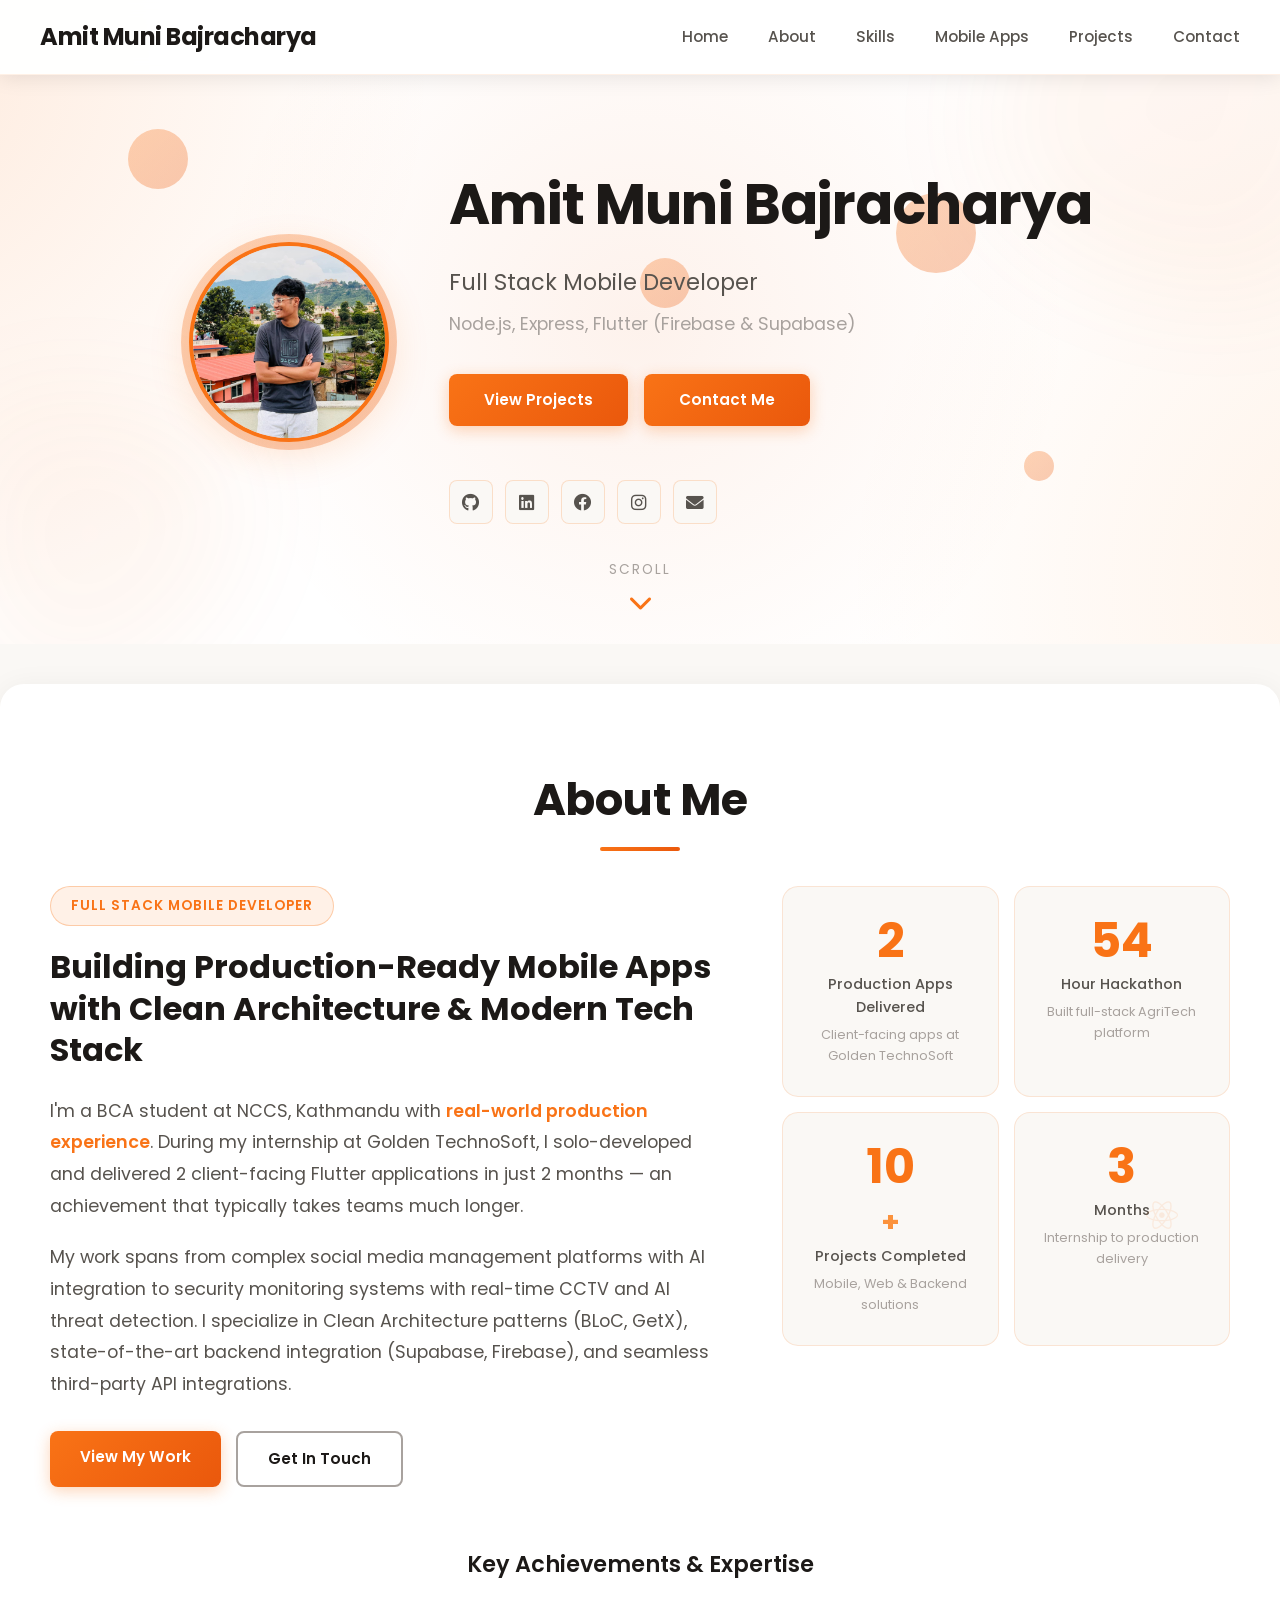
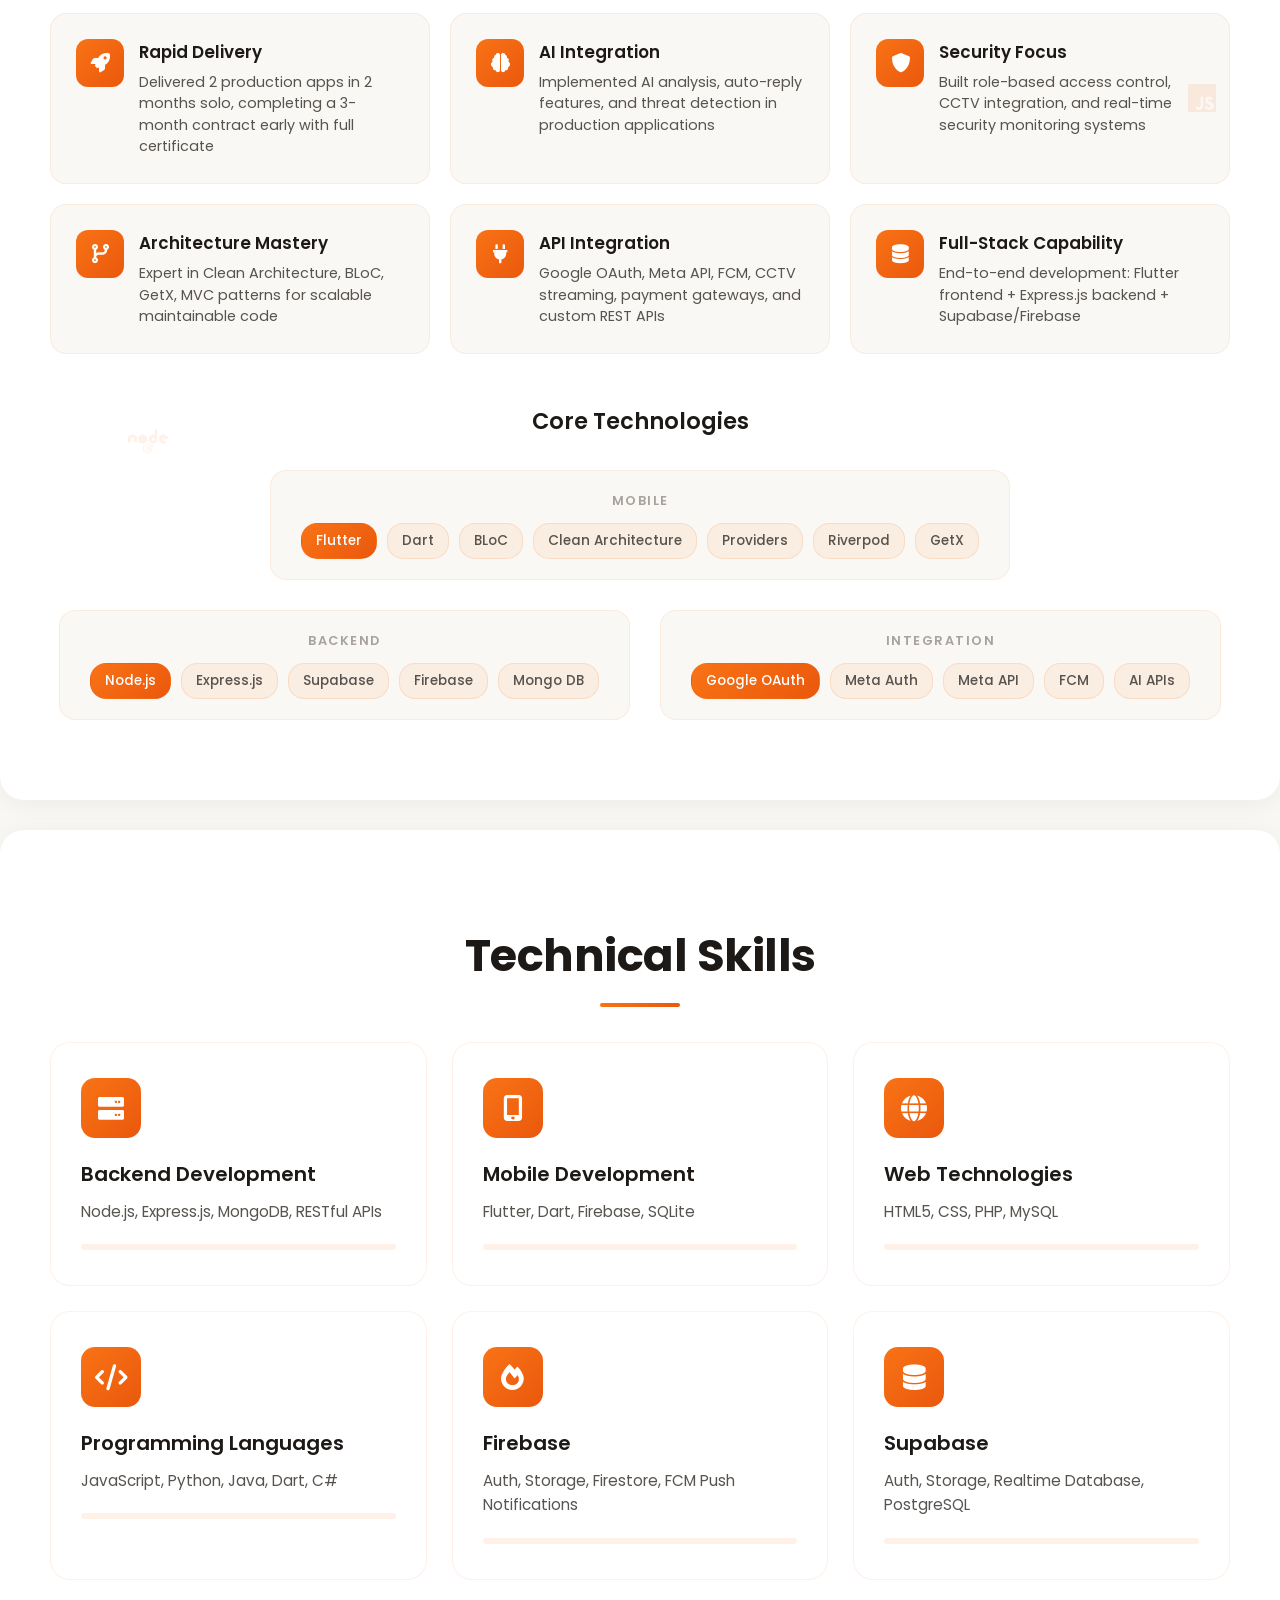
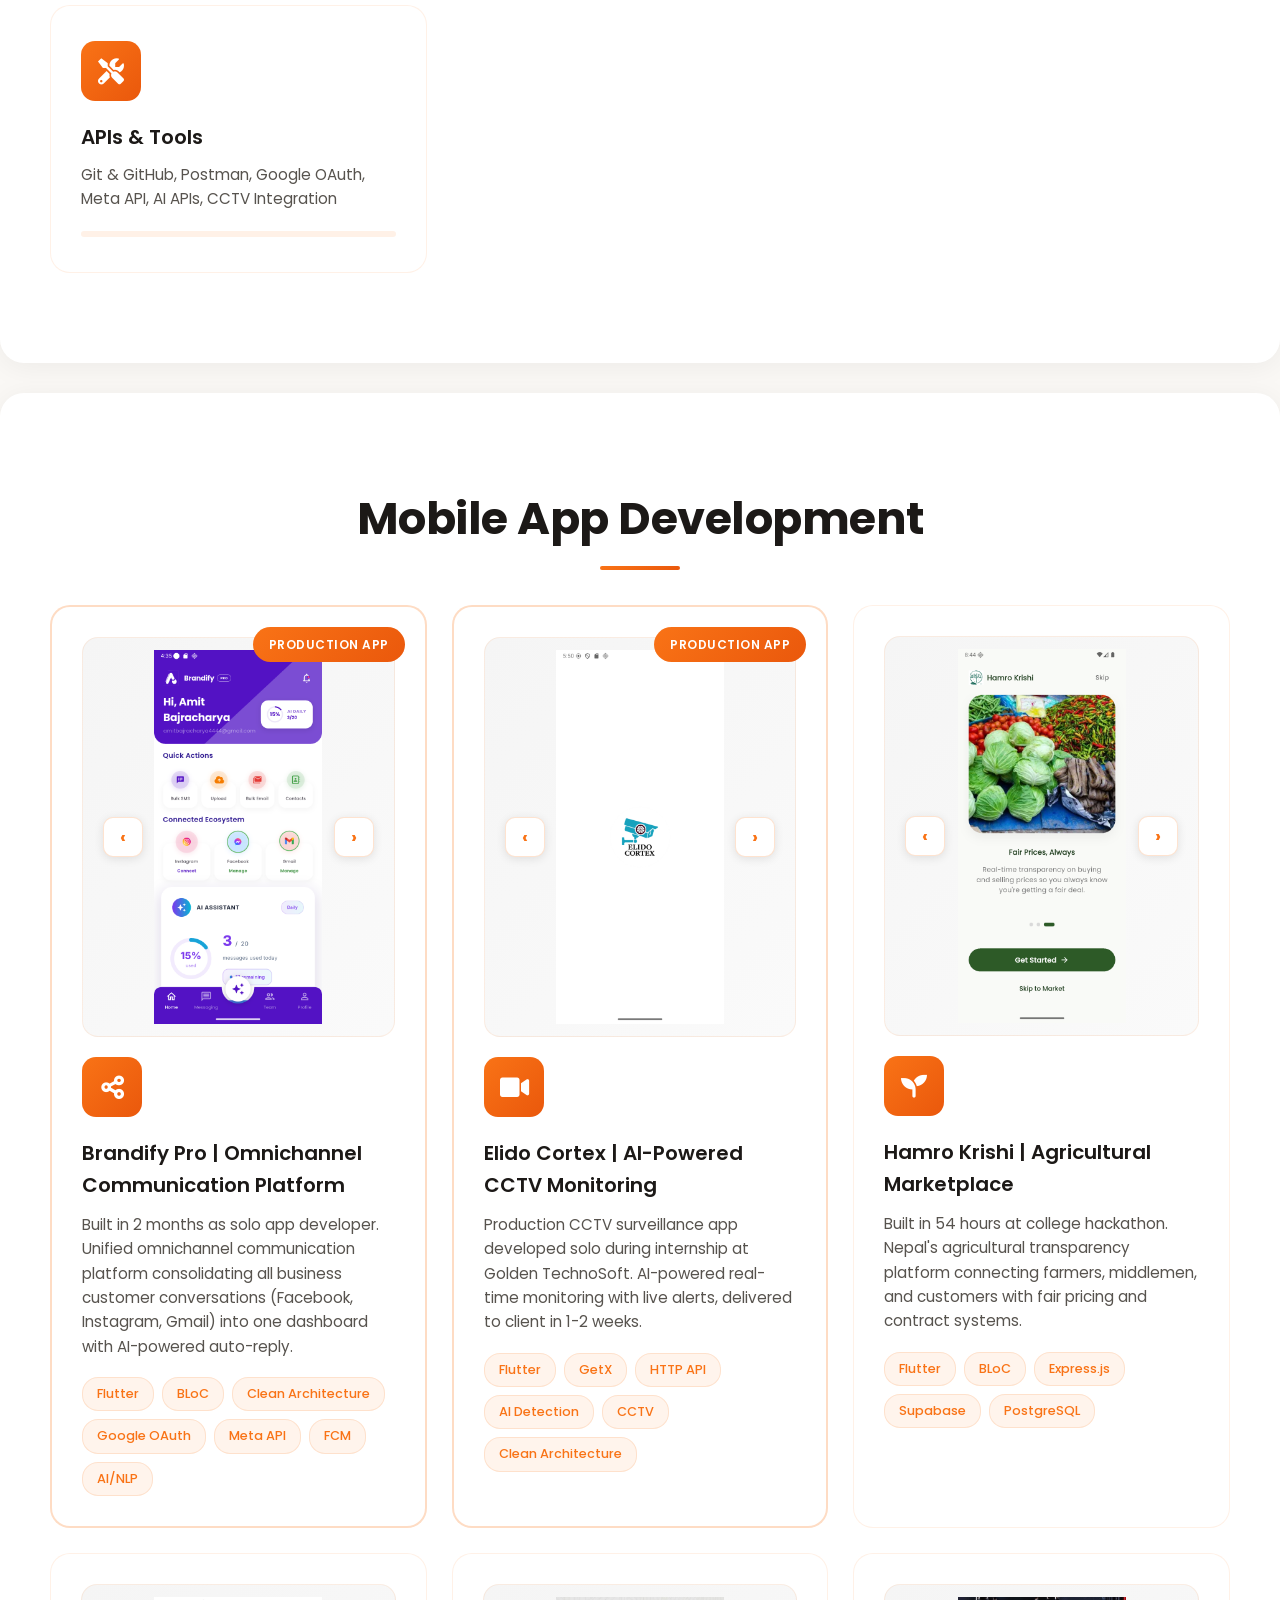
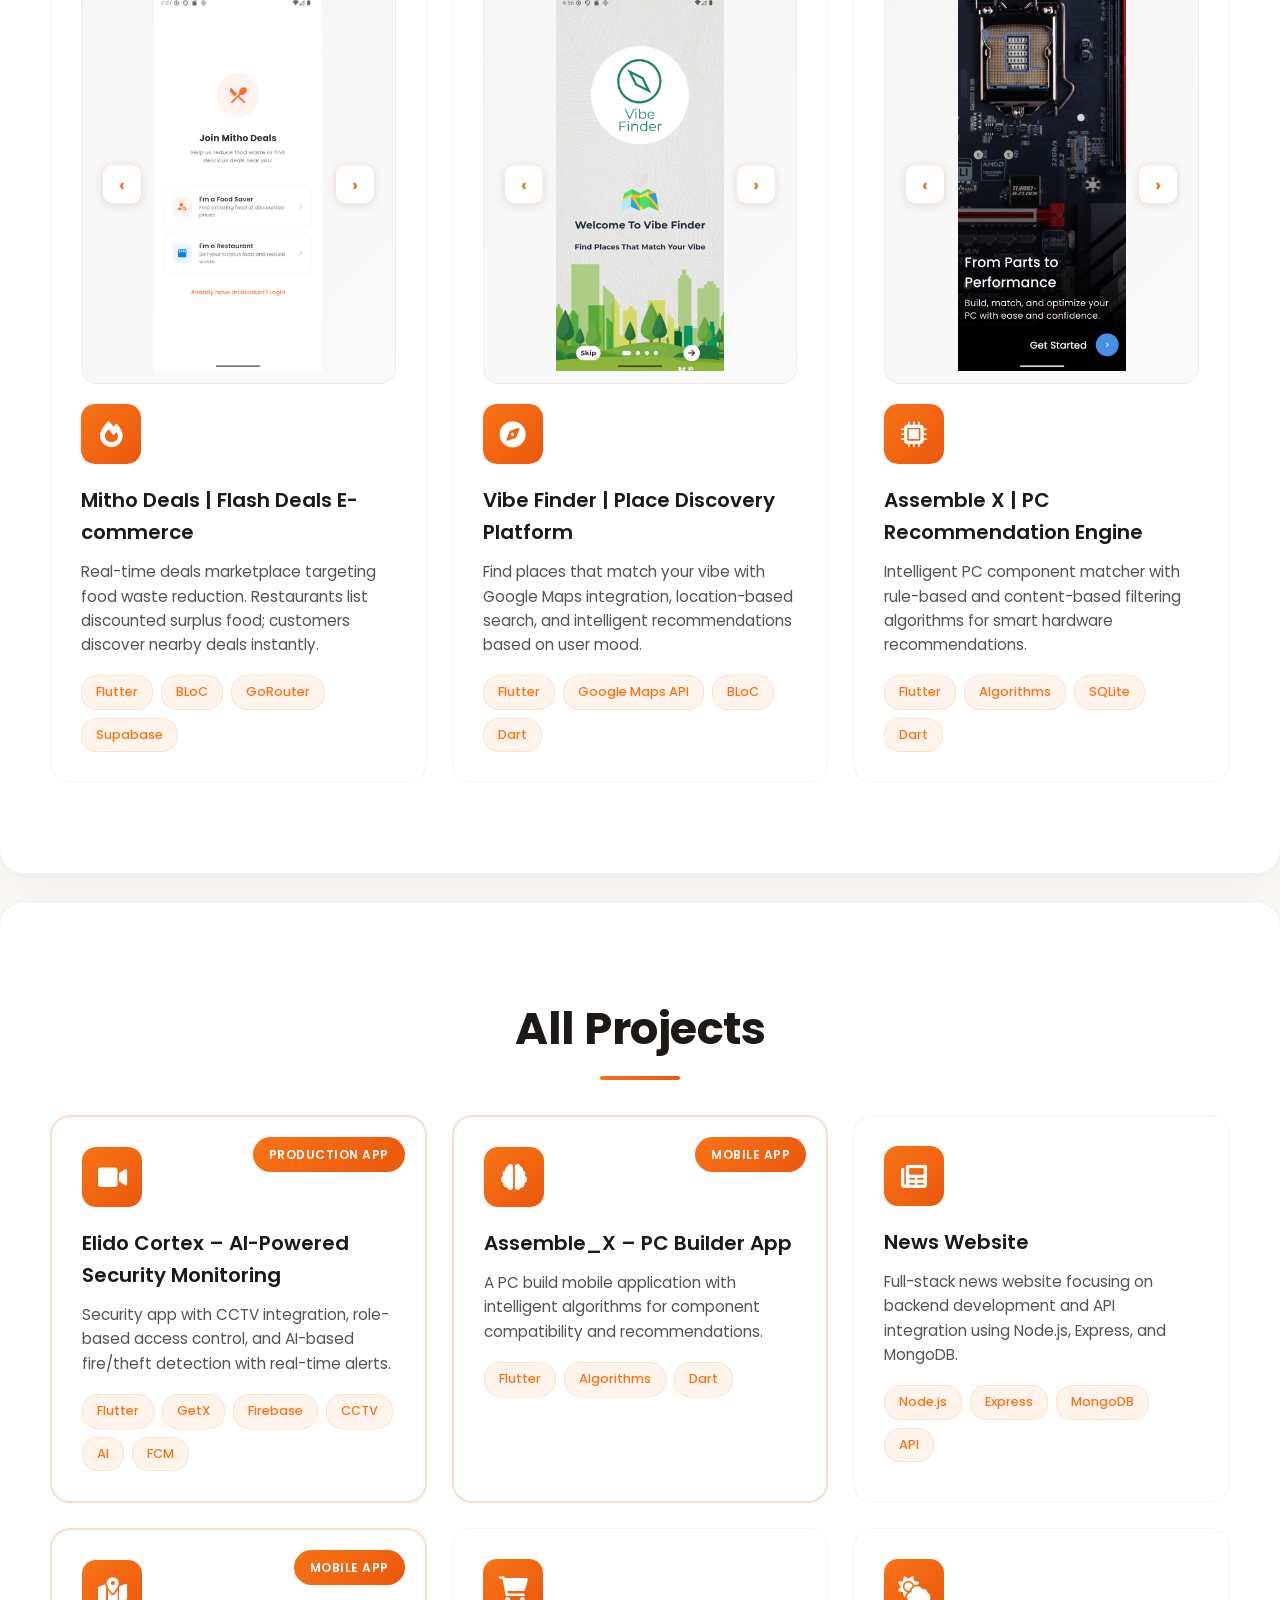
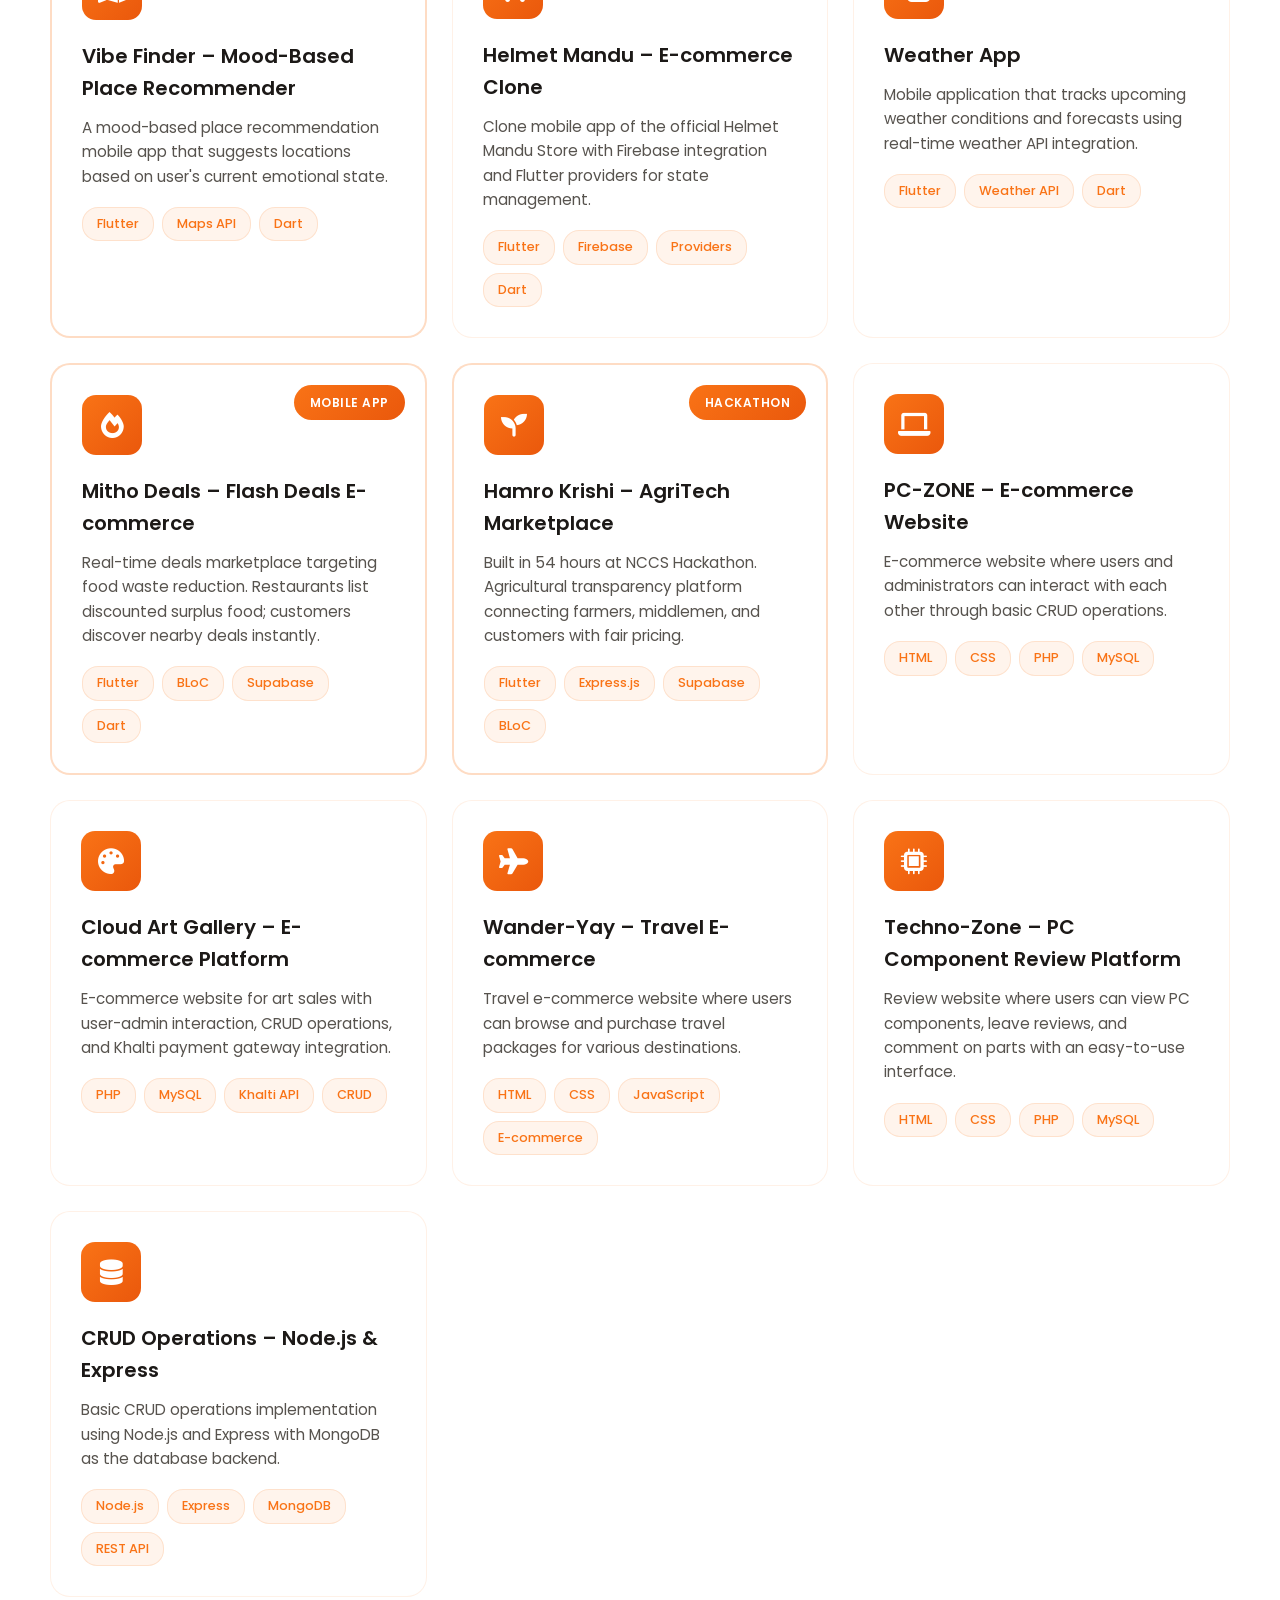
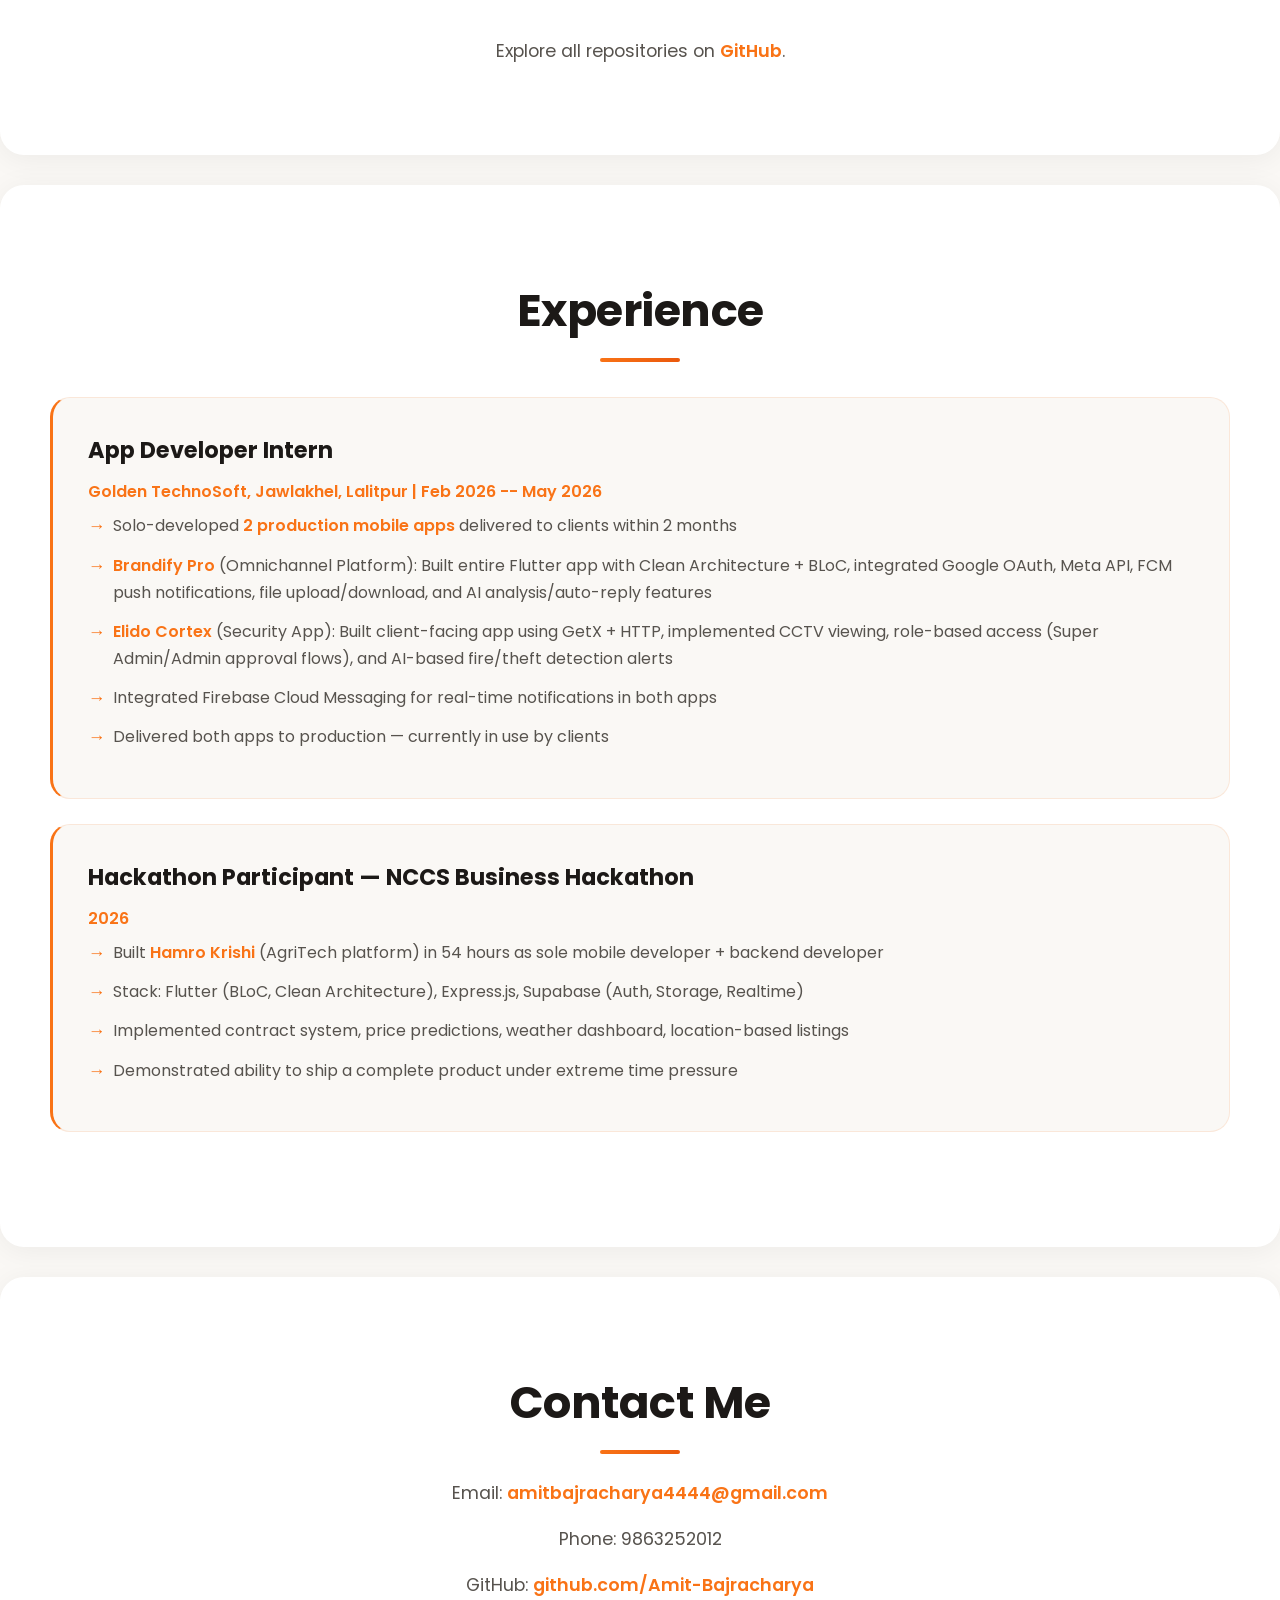
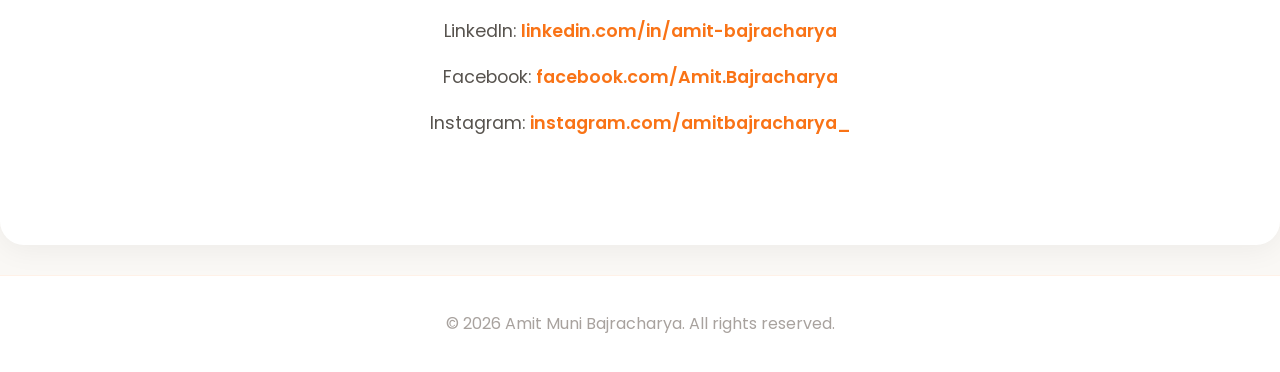
==== index.html @ 674b9178 "Bug Fixed" ====
<!DOCTYPE html>
<html lang="en">
<head>
    <meta charset="UTF-8">
    <meta name="viewport" content="width=device-width, initial-scale=1.0">
    <title>Amit Muni Bajracharya | Portfolio</title>
    <link href="https://fonts.googleapis.com/css2?family=Poppins:wght@400;600;700&display=swap" rel="stylesheet">
    <link rel="stylesheet" href="styles.css">
    <link rel="stylesheet" href="https://cdnjs.cloudflare.com/ajax/libs/font-awesome/6.0.0/css/all.min.css">
</head>
<body>
    <!-- Bubble Animation Background -->
    <div class="bubbles-container">
        <div class="bubble"></div>
        <div class="bubble"></div>
        <div class="bubble"></div>
        <div class="bubble"></div>
        <div class="bubble"></div>
        <div class="bubble"></div>
        <div class="bubble"></div>
        <div class="bubble"></div>
    </div>

    <!-- Navigation -->
    <nav class="navbar">
        <div class="nav-container">
            <div class="nav-logo">Amit Muni Bajracharya</div>
            <ul class="nav-menu">
                <li><a href="#home" class="nav-link">Home</a></li>
                <li><a href="#about" class="nav-link">About</a></li>
                <li><a href="#skills" class="nav-link">Skills</a></li>
                <li><a href="#mobile-apps" class="nav-link">Mobile Apps</a></li>
                <li><a href="#projects" class="nav-link">Projects</a></li>
                <li><a href="#contact" class="nav-link">Contact</a></li>
            </ul>
            <div class="nav-toggle">
                <span></span>
                <span></span>
                <span></span>
            </div>
        </div>
    </nav>

    <!-- Header / Hero -->
    <header id="home">
        <!-- Morphing Background Shapes -->
        <div class="morphing-shape"></div>
        <div class="morphing-shape"></div>
        
        <!-- Floating Particles -->
        <div class="particles-container">
            <div class="particle"></div>
            <div class="particle"></div>
            <div class="particle"></div>
            <div class="particle"></div>
            <div class="particle"></div>
        </div>
        <div class="container">
            <div class="hero-content">
                <div class="profile-img-container">
                    <img src="profile.jpeg" alt="Amit Muni Bajracharya" class="profile-img">
                    <div class="profile-img-border"></div>
                </div>
                <div class="hero-text">
                    <h1 class="fade-in"><span>Amit Muni</span> Bajracharya</h1>
                    <p class="fade-in-delay">Full Stack Mobile Developer</p>
                    <p class="fade-in-delay-2">Node.js, Express, Flutter (Firebase & Supabase)</p>
                    <div class="buttons fade-in-delay-3">
                        <a href="#projects" class="btn btn-primary">View Projects</a>
                        <a href="#contact" class="btn btn-secondary">Contact Me</a>
                    </div>
                    <div class="social-links fade-in-delay-4">
                        <a href="https://github.com/Amit-Bajracharya" target="_blank"><i class="fab fa-github"></i></a>
                        <a href="https://www.linkedin.com/in/amit-bajracharya-52b5b037b/" target="_blank"><i class="fab fa-linkedin"></i></a>
                        <a href="https://www.facebook.com/Amit.Bajracharya" target="_blank"><i class="fab fa-facebook"></i></a>
                        <a href="https://www.instagram.com/amitbajracharya_" target="_blank"><i class="fab fa-instagram"></i></a>
                        <a href="mailto:amitbajracharya4444@gmail.com"><i class="fas fa-envelope"></i></a>
                    </div>
                </div>
            </div>
        </div>
        
        <!-- Scroll Indicator -->
        <div class="scroll-indicator" onclick="document.getElementById('about').scrollIntoView({behavior: 'smooth'})">
            <span>Scroll</span>
            <i class="fas fa-chevron-down"></i>
        </div>
    </header>

    <!-- About Me -->
    <section id="about">
        <!-- Floating Tech Icons -->
        <i class="fab fa-flutter floating-icon"></i>
        <i class="fab fa-react floating-icon"></i>
        <i class="fab fa-node floating-icon"></i>
        <i class="fab fa-js floating-icon"></i>
        <h2 class="section-title">About Me</h2>
        <div class="about-wrapper">
            <div class="about-hero">
                <div class="about-intro-section">
                    <span class="about-tag">Full Stack Mobile Developer</span>
                    <h3 class="about-headline">Building Production-Ready Mobile Apps with Clean Architecture & Modern Tech Stack</h3>
                    <p class="about-bio">I'm a BCA student at NCCS, Kathmandu with <strong>real-world production experience</strong>. During my internship at Golden TechnoSoft, I solo-developed and delivered 2 client-facing Flutter applications in just 2 months — an achievement that typically takes teams much longer.</p>
                    <p class="about-bio-secondary">My work spans from complex social media management platforms with AI integration to security monitoring systems with real-time CCTV and AI threat detection. I specialize in Clean Architecture patterns (BLoC, GetX), state-of-the-art backend integration (Supabase, Firebase), and seamless third-party API integrations.</p>
                    <div class="about-cta">
                        <a href="#projects" class="btn-about">View My Work</a>
                        <a href="#contact" class="btn-about-outline">Get In Touch</a>
                    </div>
                </div>
                <div class="about-stats-panel">
                    <div class="stat-box">
                        <span class="stat-value" data-count="2">0</span>
                        <span class="stat-title">Production Apps Delivered</span>
                        <span class="stat-desc">Client-facing apps at Golden TechnoSoft</span>
                    </div>
                    <div class="stat-box">
                        <span class="stat-value" data-count="54">0</span>
                        <span class="stat-title">Hour Hackathon</span>
                        <span class="stat-desc">Built full-stack AgriTech platform</span>
                    </div>
                    <div class="stat-box">
                        <span class="stat-value" data-count="10">0</span>
                        <span class="stat-title-plus">+</span>
                        <span class="stat-title">Projects Completed</span>
                        <span class="stat-desc">Mobile, Web & Backend solutions</span>
                    </div>
                    <div class="stat-box">
                        <span class="stat-value">3</span>
                        <span class="stat-title">Months</span>
                        <span class="stat-desc">Internship to production delivery</span>
                    </div>
                </div>
            </div>
            
            <div class="about-achievements">
                <h4 class="achievements-title">Key Achievements & Expertise</h4>
                <div class="achievements-grid">
                    <div class="achievement-card">
                        <div class="achievement-icon">
                            <i class="fas fa-rocket"></i>
                        </div>
                        <div class="achievement-content">
                            <h5>Rapid Delivery</h5>
                            <p>Delivered 2 production apps in 2 months solo, completing a 3-month contract early with full certificate</p>
                        </div>
                    </div>
                    <div class="achievement-card">
                        <div class="achievement-icon">
                            <i class="fas fa-brain"></i>
                        </div>
                        <div class="achievement-content">
                            <h5>AI Integration</h5>
                            <p>Implemented AI analysis, auto-reply features, and threat detection in production applications</p>
                        </div>
                    </div>
                    <div class="achievement-card">
                        <div class="achievement-icon">
                            <i class="fas fa-shield-alt"></i>
                        </div>
                        <div class="achievement-content">
                            <h5>Security Focus</h5>
                            <p>Built role-based access control, CCTV integration, and real-time security monitoring systems</p>
                        </div>
                    </div>
                    <div class="achievement-card">
                        <div class="achievement-icon">
                            <i class="fas fa-code-branch"></i>
                        </div>
                        <div class="achievement-content">
                            <h5>Architecture Mastery</h5>
                            <p>Expert in Clean Architecture, BLoC, GetX, MVC patterns for scalable maintainable code</p>
                        </div>
                    </div>
                    <div class="achievement-card">
                        <div class="achievement-icon">
                            <i class="fas fa-plug"></i>
                        </div>
                        <div class="achievement-content">
                            <h5>API Integration</h5>
                            <p>Google OAuth, Meta API, FCM, CCTV streaming, payment gateways, and custom REST APIs</p>
                        </div>
                    </div>
                    <div class="achievement-card">
                        <div class="achievement-icon">
                            <i class="fas fa-database"></i>
                        </div>
                        <div class="achievement-content">
                            <h5>Full-Stack Capability</h5>
                            <p>End-to-end development: Flutter frontend + Express.js backend + Supabase/Firebase</p>
                        </div>
                    </div>
                </div>
            </div>
            
            <div class="about-tech-stack">
                <h4 class="tech-stack-title">Core Technologies</h4>
                <div class="tech-categories">
                    <div class="tech-category">
                        <span class="tech-cat-name">Mobile</span>
                        <div class="tech-items">
                            <span class="tech-item primary">Flutter</span>
                            <span class="tech-item">Dart</span>
                            <span class="tech-item">BLoC</span>
                              <span class="tech-item">Clean Architecture</span>
                                <span class="tech-item">Providers</span>
                                 <span class="tech-item">Riverpod</span>
                            <span class="tech-item">GetX</span>
                        </div>
                    </div>
                    <div class="tech-category">
                        <span class="tech-cat-name">Backend</span>
                        <div class="tech-items">
                            <span class="tech-item primary">Node.js</span>
                            <span class="tech-item">Express.js</span>
                            <span class="tech-item">Supabase</span>
                            <span class="tech-item">Firebase</span>
                             <span class="tech-item">Mongo DB</span>
                        </div>
                    </div>
                    <div class="tech-category">
                        <span class="tech-cat-name">Integration</span>
                        <div class="tech-items">
                            <span class="tech-item primary">Google OAuth</span>
                             <span class="tech-item">Meta Auth</span>
                            <span class="tech-item">Meta API</span>
                            <span class="tech-item">FCM</span>
                            <span class="tech-item">AI APIs</span>
                        </div>
                    </div>
                </div>
            </div>
        </div>
    </section>

    <!-- Skills -->
    <section id="skills">
        <h2 class="section-title">Technical Skills</h2>
        <div class="skills-grid">
            <div class="skill-card">
                <div class="skill-icon">
                    <i class="fas fa-server"></i>
                </div>
                <h3>Backend Development</h3>
                <p>Node.js, Express.js, MongoDB, RESTful APIs</p>
                <div class="skill-bar">
                    <div class="skill-progress" data-skill="90"></div>
                </div>
            </div>
            <div class="skill-card">
                <div class="skill-icon">
                    <i class="fas fa-mobile-alt"></i>
                </div>
                <h3>Mobile Development</h3>
                <p>Flutter, Dart, Firebase, SQLite</p>
                <div class="skill-bar">
                    <div class="skill-progress" data-skill="85"></div>
                </div>
            </div>
            <div class="skill-card">
                <div class="skill-icon">
                    <i class="fas fa-globe"></i>
                </div>
                <h3>Web Technologies</h3>
                <p>HTML5, CSS, PHP, MySQL</p>
                <div class="skill-bar">
                    <div class="skill-progress" data-skill="80"></div>
                </div>
            </div>
            <div class="skill-card">
                <div class="skill-icon">
                    <i class="fas fa-code"></i>
                </div>
                <h3>Programming Languages</h3>
                <p>JavaScript, Python, Java, Dart, C#</p>
                <div class="skill-bar">
                    <div class="skill-progress" data-skill="85"></div>
                </div>
            </div>
            <div class="skill-card">
                <div class="skill-icon">
                    <i class="fas fa-fire"></i>
                </div>
                <h3>Firebase</h3>
                <p>Auth, Storage, Firestore, FCM Push Notifications</p>
                <div class="skill-bar">
                    <div class="skill-progress" data-skill="90"></div>
                </div>
            </div>
            <div class="skill-card">
                <div class="skill-icon">
                    <i class="fas fa-database"></i>
                </div>
                <h3>Supabase</h3>
                <p>Auth, Storage, Realtime Database, PostgreSQL</p>
                <div class="skill-bar">
                    <div class="skill-progress" data-skill="88"></div>
                </div>
            </div>
            <div class="skill-card">
                <div class="skill-icon">
                    <i class="fas fa-tools"></i>
                </div>
                <h3>APIs & Tools</h3>
                <p>Git & GitHub, Postman, Google OAuth, Meta API, AI APIs, CCTV Integration</p>
                <div class="skill-bar">
                    <div class="skill-progress" data-skill="88"></div>
                </div>
            </div>
        </div>
    </section>

    <!-- Mobile App Development -->
    <section id="mobile-apps">
        <h2 class="section-title">Mobile App Development</h2>
        <div class="projects-grid">
            <!-- Brandify Pro - Production App -->
            <div class="project-card featured" onclick="toggleProjectDetails(this)">
                <div class="project-badge">Production App</div>
                <div class="project-slider">
                    <div class="slider-container">
                         <img src="assets/brandify/0.png" class="slide-image active" alt="Brandify Pro">
                        <img src="assets/brandify/1.png" class="slide-image " alt="Brandify Pro">
                        <img src="assets/brandify/2.png" class="slide-image" alt="Brandify Pro">
                        <img src="assets/brandify/3.png" class="slide-image" alt="Brandify Pro">
                        <img src="assets/brandify/4.png" class="slide-image" alt="Brandify Pro">
                        <img src="assets/brandify/5.png" class="slide-image" alt="Brandify Pro">
                        <img src="assets/brandify/6.png" class="slide-image" alt="Brandify Pro">
                        <img src="assets/brandify/7.png" class="slide-image" alt="Brandify Pro">
                        <img src="assets/brandify/8.png" class="slide-image" alt="Brandify Pro">
                        <img src="assets/brandify/9.png" class="slide-image" alt="Brandify Pro">
                        <img src="assets/brandify/10.png" class="slide-image" alt="Brandify Pro">
                        <img src="assets/brandify/11.png" class="slide-image" alt="Brandify Pro">
                        <img src="assets/brandify/12.png" class="slide-image" alt="Brandify Pro">
                        <img src="assets/brandify/13.png" class="slide-image" alt="Brandify Pro">
                        <img src="assets/brandify/14.png" class="slide-image" alt="Brandify Pro">
                        <img src="assets/brandify/15.png" class="slide-image" alt="Brandify Pro">
                        <img src="assets/brandify/16.png" class="slide-image" alt="Brandify Pro">
                    </div>
                    <div class="slider-controls">
                        <button class="slider-btn prev" onclick="changeSlide(event, this, -1)">‹</button>
                        <button class="slider-btn next" onclick="changeSlide(event, this, 1)">›</button>
                    </div>
                </div>
                <div class="project-icon">
                    <i class="fas fa-share-nodes"></i>
                </div>
                <h3>Brandify Pro | Omnichannel Communication Platform</h3>
                <p>Built in 2 months as solo app developer. Unified omnichannel communication platform consolidating all business customer conversations (Facebook, Instagram, Gmail) into one dashboard with AI-powered auto-reply.</p>
                <div class="project-details" style="display: none;">
                    <ul>
                        <li><strong>Omnichannel Chat Dashboard:</strong> Facebook + Instagram + Gmail unified in one interface</li>
                        <li><strong>Bulk SMS & Bulk Email Campaigns:</strong> Send marketing campaigns at scale</li>
                        <li><strong>AI-Powered Auto-Reply:</strong> AI drafts responses, humans approve before sending</li>
                        <li><strong>Organization & Team Management:</strong> Role-based access control for teams</li>
                        <li><strong>WebView Integration:</strong> Seamless platform connections</li>
                        <li><strong>Real-Time Notifications:</strong> FCM with instant push alerts</li>
                        <li><strong>Deep Linking:</strong> Direct conversation access from notifications</li>
                        <li><strong>Subscription Model:</strong> Multiple pricing tiers for different business sizes</li>
                        <li><strong>Tech Stack:</strong> Flutter | BLoC | Clean Architecture | Repository Pattern | App Router</li>
                        <li><strong>API Integration:</strong> DIO with interceptors, error handling, retry logic</li>
                        <li><strong>OAuth:</strong> Google OAuth 2.0 | Meta API | Secure token management</li>
                        <li><strong>Messaging:</strong> Firebase Cloud Messaging | Push Notifications | Deep Linking</li>
                        <li><strong>AI Integration:</strong> NLP | Context-aware responses | Sentiment Analysis</li>
                        <li><strong>Status:</strong> Production-ready SaaS platform generating revenue</li>
                    </ul>
                </div>
                <div class="project-tech">
                    <span>Flutter</span>
                    <span>BLoC</span>
                    <span>Clean Architecture</span>
                    <span>Google OAuth</span>
                    <span>Meta API</span>
                    <span>FCM</span>
                    <span>AI/NLP</span>
                </div>
            </div>

            <!-- Elido Cortex - Production CCTV App -->
            <div class="project-card featured" onclick="toggleProjectDetails(this)">
                <div class="project-badge">Production App</div>
                <div class="project-slider">
                    <div class="slider-container">
                        <img src="assets/cctv/01.png" class="slide-image active" alt="Elido Cortex">
                        <img src="assets/cctv/0.png" class="slide-image" alt="Elido Cortex">
                        <img src="assets/cctv/1.png" class="slide-image" alt="Elido Cortex">
                        <img src="assets/cctv/2.png" class="slide-image" alt="Elido Cortex">
                        <img src="assets/cctv/3.png" class="slide-image" alt="Elido Cortex">
                        <img src="assets/cctv/4.png" class="slide-image" alt="Elido Cortex">
                        <img src="assets/cctv/5.png" class="slide-image" alt="Elido Cortex">
                        <img src="assets/cctv/6.png" class="slide-image" alt="Elido Cortex">
                        <img src="assets/cctv/7.png" class="slide-image" alt="Elido Cortex">
                        <img src="assets/cctv/8.png" class="slide-image" alt="Elido Cortex">
                        <img src="assets/cctv/9.png" class="slide-image" alt="Elido Cortex">
                        <img src="assets/cctv/10.png" class="slide-image" alt="Elido Cortex">
                        <img src="assets/cctv/11.png" class="slide-image" alt="Elido Cortex">
                        <img src="assets/cctv/12.png" class="slide-image" alt="Elido Cortex">
                        <img src="assets/cctv/13.png" class="slide-image" alt="Elido Cortex">
                       
                    </div>
                    <div class="slider-controls">
                        <button class="slider-btn prev" onclick="changeSlide(event, this, -1)">‹</button>
                        <button class="slider-btn next" onclick="changeSlide(event, this, 1)">›</button>
                    </div>
                </div>
                <div class="project-icon">
                    <i class="fas fa-video"></i>
                </div>
                <h3>Elido Cortex | AI-Powered CCTV Monitoring</h3>
                <p>Production CCTV surveillance app developed solo during internship at Golden TechnoSoft. AI-powered real-time monitoring with live alerts, delivered to client in 1-2 weeks.</p>
                <div class="project-details" style="display: none;">
                    <ul>
                        <li><strong>AI-based detections:</strong> Fire detection, Crowd detection (5+ people), Group alerts, Animal detection, Vehicle detection, General object detection, Theft detection (office hour violations), Robbery alerts</li>
                        <li><strong>Live Alerts:</strong> Real-time push notifications instantly when any detection occurs</li>
                        <li><strong>Multiple camera support:</strong> Users can monitor multiple CCTV cameras per account</li>
                        <li><strong>Super Admin approval system:</strong> New users register → request goes to super_admin → access granted only after approval</li>
                        <li><strong>Office time configuration:</strong> Auto-theft flagging for after-hours entries</li>
                        <li><strong>Configurable thresholds:</strong> Crowd detection limits customizable per client needs</li>
                        <li><strong>Tech Stack:</strong> Flutter + HTTP package for API integration, GetX for state management, Clean Architecture for maintainable code</li>
                        <li><strong>Status:</strong> Delivered to client and fully functional in production</li>
                    </ul>
                </div>
                <div class="project-tech">
                    <span>Flutter</span>
                    <span>GetX</span>
                    <span>HTTP API</span>
                    <span>AI Detection</span>
                    <span>CCTV</span>
                    <span>Clean Architecture</span>
                </div>
            </div>

            <!-- Hamro Krishi -->
            <div class="project-card" onclick="toggleProjectDetails(this)">
                <div class="project-slider">
                    <div class="slider-container">
                        <img src="assets/hamro_krishi/0.png" class="slide-image active" alt="Hamro Krishi">
                        <img src="assets/hamro_krishi/1.png" class="slide-image" alt="Hamro Krishi">
                        <img src="assets/hamro_krishi/2.png" class="slide-image" alt="Hamro Krishi">
                        <img src="assets/hamro_krishi/3.png" class="slide-image" alt="Hamro Krishi">
                        <img src="assets/hamro_krishi/4.png" class="slide-image" alt="Hamro Krishi">
                        <img src="assets/hamro_krishi/5.png" class="slide-image" alt="Hamro Krishi">
                        <img src="assets/hamro_krishi/6.png" class="slide-image" alt="Hamro Krishi">
                        <img src="assets/hamro_krishi/7.png" class="slide-image" alt="Hamro Krishi">
                        <img src="assets/hamro_krishi/8.png" class="slide-image" alt="Hamro Krishi">
                        <img src="assets/hamro_krishi/9.png" class="slide-image" alt="Hamro Krishi">
                    </div>
                    <div class="slider-controls">
                        <button class="slider-btn prev" onclick="changeSlide(event, this, -1)">‹</button>
                        <button class="slider-btn next" onclick="changeSlide(event, this, 1)">›</button>
                    </div>
                </div>
                <div class="project-icon">
                    <i class="fas fa-seedling"></i>
                </div>
                <h3>Hamro Krishi | Agricultural Marketplace</h3>
                <p>Built in 54 hours at college hackathon. Nepal's agricultural transparency platform connecting farmers, middlemen, and customers with fair pricing and contract systems.</p>
                <div class="project-details" style="display: none;">
                    <ul>
                        <li>Contract system — middlemen and farmers form agreements with pre-agreed prices</li>
                        <li>Price transparency — customers see exactly where their money goes</li>
                        <li>Smart listings — goods discoverable by price and location</li>
                        <li>Market price predictions — fair price visibility for all parties</li>
                        <li>Weather dashboard — integrated weather data affecting crop prices</li>
                        <li>Flutter (BLoC · GoRouter · Freezed · Dio) with Clean Architecture</li>
                        <li>Express.js + Supabase (PostgreSQL + Storage) backend</li>
                        <li>Full-stack development — designed UI, built APIs, Supabase integration</li>
                    </ul>
                </div>
                <div class="project-tech">
                    <span>Flutter</span>
                    <span>BLoC</span>
                    <span>Express.js</span>
                    <span>Supabase</span>
                    <span>PostgreSQL</span>
                </div>
            </div>

            <!-- Mitho Deals -->
            <div class="project-card" onclick="toggleProjectDetails(this)">
                <div class="project-slider">
                    <div class="slider-container">
                        <img src="assets/mitho_deals/0.png" class="slide-image active" alt="Mitho Deals">
                        <img src="assets/mitho_deals/1.png" class="slide-image" alt="Mitho Deals">
                        <img src="assets/mitho_deals/2.png" class="slide-image" alt="Mitho Deals">
                    </div>
                    <div class="slider-controls">
                        <button class="slider-btn prev" onclick="changeSlide(event, this, -1)">‹</button>
                        <button class="slider-btn next" onclick="changeSlide(event, this, 1)">›</button>
                    </div>
                </div>
                <div class="project-icon">
                    <i class="fas fa-fire"></i>
                </div>
                <h3>Mitho Deals | Flash Deals E-commerce</h3>
                <p>Real-time deals marketplace targeting food waste reduction. Restaurants list discounted surplus food; customers discover nearby deals instantly.</p>
                <div class="project-details" style="display: none;">
                    <ul>
                        <li>Restaurant portal for listing discounted surplus food items</li>
                        <li>Location-based deal discovery for customers</li>
                        <li>Real-time updates and inventory management</li>
                        <li>User authentication and order tracking</li>
                        <li>BLoC state management with Clean Architecture</li>
                        <li>GoRouter navigation and Supabase backend</li>
                    </ul>
                </div>
                <div class="project-tech">
                    <span>Flutter</span>
                    <span>BLoC</span>
                    <span>GoRouter</span>
                    <span>Supabase</span>
                </div>
            </div>

            <!-- Vibe Finder -->
            <div class="project-card" onclick="toggleProjectDetails(this)">
                <div class="project-slider">
                    <div class="slider-container">
                        <img src="assets/vibe_finder/0.png" class="slide-image active" alt="Vibe Finder">
                        <img src="assets/vibe_finder/1.png" class="slide-image" alt="Vibe Finder">
                        <img src="assets/vibe_finder/2.png" class="slide-image" alt="Vibe Finder">
                    </div>
                    <div class="slider-controls">
                        <button class="slider-btn prev" onclick="changeSlide(event, this, -1)">‹</button>
                        <button class="slider-btn next" onclick="changeSlide(event, this, 1)">›</button>
                    </div>
                </div>
                <div class="project-icon">
                    <i class="fas fa-compass"></i>
                </div>
                <h3>Vibe Finder | Place Discovery Platform</h3>
                <p>Find places that match your vibe with Google Maps integration, location-based search, and intelligent recommendations based on user mood.</p>
                <div class="project-details" style="display: none;">
                    <ul>
                        <li>Google Maps integration with location-based search</li>
                        <li>Mood-based place recommendations</li>
                        <li>Clean Architecture with BLoC pattern</li>
                        <li>Modern UI/UX with Flutter</li>
                        <li>Weather and context-aware suggestions</li>
                    </ul>
                </div>
                <div class="project-tech">
                    <span>Flutter</span>
                    <span>Google Maps API</span>
                    <span>BLoC</span>
                    <span>Dart</span>
                </div>
            </div>

            <!-- Assemble X -->
            <div class="project-card" onclick="toggleProjectDetails(this)">
                <div class="project-slider">
                    <div class="slider-container">
                        <img src="assets/assemble_x/0.png" class="slide-image active" alt="Assemble X">
                        <img src="assets/assemble_x/1.png" class="slide-image" alt="Assemble X">
                        <img src="assets/assemble_x/2.png" class="slide-image" alt="Assemble X">
                        <img src="assets/assemble_x/3.png" class="slide-image" alt="Assemble X">
                    </div>
                    <div class="slider-controls">
                        <button class="slider-btn prev" onclick="changeSlide(event, this, -1)">‹</button>
                        <button class="slider-btn next" onclick="changeSlide(event, this, 1)">›</button>
                    </div>
                </div>
                <div class="project-icon">
                    <i class="fas fa-microchip"></i>
                </div>
                <h3>Assemble X | PC Recommendation Engine</h3>
                <p>Intelligent PC component matcher with rule-based and content-based filtering algorithms for smart hardware recommendations.</p>
                <div class="project-details" style="display: none;">
                    <ul>
                        <li>Rule-based + content-based filtering algorithms</li>
                        <li>PC component compatibility checking</li>
                        <li>Smart recommendations based on user requirements</li>
                        <li>SQLite local database for offline functionality</li>
                        <li>Real-time price comparison features</li>
                        <li>Clean Architecture with BLoC pattern</li>
                    </ul>
                </div>
                <div class="project-tech">
                    <span>Flutter</span>
                    <span>Algorithms</span>
                    <span>SQLite</span>
                    <span>Dart</span>
                </div>
            </div>
        </div>
    </section>

    <!-- Projects -->
    <section id="projects">
        <h2 class="section-title">All Projects</h2>
        <div class="projects-grid">
            <!-- Elido Cortex - Production App -->
            <div class="project-card featured" onclick="toggleProjectDetails(this)">
                <div class="project-badge">Production App</div>
                <div class="project-icon">
                    <i class="fas fa-video"></i>
                </div>
                <h3>Elido Cortex – AI-Powered Security Monitoring</h3>
                <p>Security app with CCTV integration, role-based access control, and AI-based fire/theft detection with real-time alerts.</p>
                <div class="project-details" style="display: none;">
                    <ul>
                        <li>Built client-facing security app using GetX + HTTP</li>
                        <li>Implemented CCTV live viewing within mobile app</li>
                        <li>Created role-based access control (Super Admin, Admin with approval workflows)</li>
                        <li>Integrated AI detection for fire, theft, and unusual activity alerts</li>
                        <li>Added FCM push notifications for real-time security alerts</li>
                        <li>Delivered to client — currently in production use</li>
                    </ul>
                </div>
                <div class="project-tech">
                    <span>Flutter</span>
                    <span>GetX</span>
                    <span>Firebase</span>
                    <span>CCTV</span>
                    <span>AI</span>
                    <span>FCM</span>
                </div>
            </div>

            <div class="project-card featured" onclick="toggleProjectDetails(this)">
                <div class="project-badge">Mobile App</div>
                <div class="project-icon">
                    <i class="fas fa-brain"></i>
                </div>
                <h3>Assemble_X – PC Builder App</h3>
                <p>A PC build mobile application with intelligent algorithms for component compatibility and recommendations.</p>
                <div class="project-details" style="display: none;">
                    <ul>
                        <li>Intelligent algorithm for PC component compatibility checking</li>
                        <li>Component recommendation system based on user requirements</li>
                        <li>Mobile-first design with Flutter framework</li>
                        <li>Real-time price comparison and availability tracking</li>
                    </ul>
                </div>
                <div class="project-tech">
                    <span>Flutter</span>
                    <span>Algorithms</span>
                    <span>Dart</span>
                </div>
            </div>
            <div class="project-card" onclick="toggleProjectDetails(this)">
                <div class="project-icon">
                    <i class="fas fa-newspaper"></i>
                </div>
                <h3>News Website</h3>
                <p>Full-stack news website focusing on backend development and API integration using Node.js, Express, and MongoDB.</p>
                <div class="project-details" style="display: none;">
                    <ul>
                        <li>RESTful API design for news data management</li>
                        <li>Real-time news aggregation from multiple sources</li>
                        <li>Category-based news filtering and search functionality</li>
                        <li>Responsive web design with dynamic content loading</li>
                    </ul>
                </div>
                <div class="project-tech">
                    <span>Node.js</span>
                    <span>Express</span>
                    <span>MongoDB</span>
                    <span>API</span>
                </div>
            </div>
            <div class="project-card featured" onclick="toggleProjectDetails(this)">
                <div class="project-badge">Mobile App</div>
                <div class="project-icon">
                    <i class="fas fa-map-marked-alt"></i>
                </div>
                <h3>Vibe Finder – Mood-Based Place Recommender</h3>
                <p>A mood-based place recommendation mobile app that suggests locations based on user's current emotional state.</p>
                <div class="project-details" style="display: none;">
                    <ul>
                        <li>Mood detection through user input and preferences</li>
                        <li>Integration with Google Maps API for location services</li>
                        <li>Personalized recommendation algorithm</li>
                        <li>Weather and news API integration for enhanced suggestions</li>
                    </ul>
                </div>
                <div class="project-tech">
                    <span>Flutter</span>
                    <span>Maps API</span>
                    <span>Dart</span>
                </div>
            </div>
            <div class="project-card" onclick="toggleProjectDetails(this)">
                <div class="project-icon">
                    <i class="fas fa-shopping-cart"></i>
                </div>
                <h3>Helmet Mandu – E-commerce Clone</h3>
                <p>Clone mobile app of the official Helmet Mandu Store with Firebase integration and Flutter providers for state management.</p>
                <div class="project-details" style="display: none;">
                    <ul>
                        <li>Product catalog with search and filter functionality</li>
                        <li>Shopping cart and checkout system</li>
                        <li>User authentication and profile management</li>
                        <li>Firebase backend for real-time data synchronization</li>
                    </ul>
                </div>
                <div class="project-tech">
                    <span>Flutter</span>
                    <span>Firebase</span>
                    <span>Providers</span>
                    <span>Dart</span>
                </div>
            </div>
            <div class="project-card" onclick="toggleProjectDetails(this)">
                <div class="project-icon">
                    <i class="fas fa-cloud-sun"></i>
                </div>
                <h3>Weather App</h3>
                <p>Mobile application that tracks upcoming weather conditions and forecasts using real-time weather API integration.</p>
                <div class="project-details" style="display: none;">
                    <ul>
                        <li>Real-time weather data from weather API</li>
                        <li>7-day weather forecast with detailed information</li>
                        <li>Location-based weather updates</li>
                        <li>Beautiful UI with weather animations and icons</li>
                    </ul>
                </div>
                <div class="project-tech">
                    <span>Flutter</span>
                    <span>Weather API</span>
                    <span>Dart</span>
                </div>
            </div>
            <div class="project-card featured" onclick="toggleProjectDetails(this)">
                <div class="project-badge">Mobile App</div>
                <div class="project-icon">
                    <i class="fas fa-fire"></i>
                </div>
                <h3>Mitho Deals – Flash Deals E-commerce</h3>
                <p>Real-time deals marketplace targeting food waste reduction. Restaurants list discounted surplus food; customers discover nearby deals instantly.</p>
                <div class="project-details" style="display: none;">
                    <ul>
                        <li>Restaurant portal for listing discounted surplus food items</li>
                        <li>Location-based deal discovery for customers</li>
                        <li>Real-time updates and inventory management</li>
                        <li>User authentication and order tracking</li>
                        <li>BLoC state management with Clean Architecture</li>
                        <li>GoRouter navigation and Supabase backend</li>
                    </ul>
                </div>
                <div class="project-tech">
                    <span>Flutter</span>
                    <span>BLoC</span>
                    <span>Supabase</span>
                    <span>Dart</span>
                </div>
            </div>
            <div class="project-card featured" onclick="toggleProjectDetails(this)">
                <div class="project-badge">Hackathon</div>
                <div class="project-icon">
                    <i class="fas fa-seedling"></i>
                </div>
                <h3>Hamro Krishi – AgriTech Marketplace</h3>
                <p>Built in 54 hours at NCCS Hackathon. Agricultural transparency platform connecting farmers, middlemen, and customers with fair pricing.</p>
                <div class="project-details" style="display: none;">
                    <ul>
                        <li>Contract system — middlemen and farmers form agreements with pre-agreed prices</li>
                        <li>Price transparency — customers see exactly where their money goes</li>
                        <li>Smart listings — goods discoverable by price and location</li>
                        <li>Market price predictions — fair price visibility for all parties</li>
                        <li>Weather dashboard — integrated weather data affecting crop prices</li>
                        <li>Flutter (BLoC · GoRouter · Freezed · Dio) with Clean Architecture</li>
                        <li>Express.js + Supabase (PostgreSQL + Storage) backend</li>
                    </ul>
                </div>
                <div class="project-tech">
                    <span>Flutter</span>
                    <span>Express.js</span>
                    <span>Supabase</span>
                    <span>BLoC</span>
                </div>
            </div>
            <div class="project-card" onclick="toggleProjectDetails(this)">
                <div class="project-icon">
                    <i class="fas fa-laptop"></i>
                </div>
                <h3>PC-ZONE – E-commerce Website</h3>
                <p>E-commerce website where users and administrators can interact with each other through basic CRUD operations.</p>
                <div class="project-details" style="display: none;">
                    <ul>
                        <li>User and admin dashboard with different access levels</li>
                        <li>Product management system with image uploads</li>
                        <li>Shopping cart and order management</li>
                        <li>Secure payment integration and order tracking</li>
                    </ul>
                </div>
                <div class="project-tech">
                    <span>HTML</span>
                    <span>CSS</span>
                    <span>PHP</span>
                    <span>MySQL</span>
                </div>
            </div>
            <div class="project-card" onclick="toggleProjectDetails(this)">
                <div class="project-icon">
                    <i class="fas fa-palette"></i>
                </div>
                <h3>Cloud Art Gallery – E-commerce Platform</h3>
                <p>E-commerce website for art sales with user-admin interaction, CRUD operations, and Khalti payment gateway integration.</p>
                <div class="project-details" style="display: none;">
                    <ul>
                        <li>Art gallery with high-quality image display</li>
                        <li>Artist and artwork management system</li>
                        <li>Khalti payment gateway integration for Nepali market</li>
                        <li>Admin panel for inventory and order management</li>
                    </ul>
                </div>
                <div class="project-tech">
                    <span>PHP</span>
                    <span>MySQL</span>
                    <span>Khalti API</span>
                    <span>CRUD</span>
                </div>
            </div>
            <div class="project-card" onclick="toggleProjectDetails(this)">
                <div class="project-icon">
                    <i class="fas fa-plane"></i>
                </div>
                <h3>Wander-Yay – Travel E-commerce</h3>
                <p>Travel e-commerce website where users can browse and purchase travel packages for various destinations.</p>
                <div class="project-details" style="display: none;">
                    <ul>
                        <li>Travel package catalog with detailed itineraries</li>
                        <li>Destination search and filtering options</li>
                        <li>Booking system with payment integration</li>
                        <li>User reviews and rating system for packages</li>
                    </ul>
                </div>
                <div class="project-tech">
                    <span>HTML</span>
                    <span>CSS</span>
                    <span>JavaScript</span>
                    <span>E-commerce</span>
                </div>
            </div>
            <div class="project-card" onclick="toggleProjectDetails(this)">
                <div class="project-icon">
                    <i class="fas fa-microchip"></i>
                </div>
                <h3>Techno-Zone – PC Component Review Platform</h3>
                <p>Review website where users can view PC components, leave reviews, and comment on parts with an easy-to-use interface.</p>
                <div class="project-details" style="display: none;">
                    <ul>
                        <li>Component database with specifications and images</li>
                        <li>User review and rating system</li>
                        <li>Comment section for community interaction</li>
                        <li>Search and filter functionality for components</li>
                    </ul>
                </div>
                <div class="project-tech">
                    <span>HTML</span>
                    <span>CSS</span>
                    <span>PHP</span>
                    <span>MySQL</span>
                </div>
            </div>
            <div class="project-card" onclick="toggleProjectDetails(this)">
                <div class="project-icon">
                    <i class="fas fa-database"></i>
                </div>
                <h3>CRUD Operations – Node.js & Express</h3>
                <p>Basic CRUD operations implementation using Node.js and Express with MongoDB as the database backend.</p>
                <div class="project-details" style="display: none;">
                    <ul>
                        <li>Complete CRUD operations (Create, Read, Update, Delete)</li>
                        <li>RESTful API endpoints with proper HTTP methods</li>
                        <li>Data validation and error handling</li>
                        <li>MongoDB integration for data persistence</li>
                    </ul>
                </div>
                <div class="project-tech">
                    <span>Node.js</span>
                    <span>Express</span>
                    <span>MongoDB</span>
                    <span>REST API</span>
                </div>
            </div>
        </div>
        <div class="github-link">
            <p>Explore all repositories on <a href="https://github.com/Amit-Bajracharya" target="_blank">GitHub</a>.</p>
        </div>
    </section>

    <!-- Experience -->
    <section id="experience">
        <h2 class="section-title">Experience</h2>
        <div class="experience-card">
            <h3>App Developer Intern</h3>
            <p class="experience-company">Golden TechnoSoft, Jawlakhel, Lalitpur | Feb 2026 -- May 2026</p>
          
            <ul>
                <li>Solo-developed <strong>2 production mobile apps</strong> delivered to clients within 2 months</li>
                <li><strong>Brandify Pro</strong> (Omnichannel Platform): Built entire Flutter app with Clean Architecture + BLoC, integrated Google OAuth, Meta API, FCM push notifications, file upload/download, and AI analysis/auto-reply features</li>
                <li><strong>Elido Cortex</strong> (Security App): Built client-facing app using GetX + HTTP, implemented CCTV viewing, role-based access (Super Admin/Admin approval flows), and AI-based fire/theft detection alerts</li>
                <li>Integrated Firebase Cloud Messaging for real-time notifications in both apps</li>
                <li>Delivered both apps to production — currently in use by clients</li>
            </ul>
        </div>
        <div class="experience-card">
            <h3>Hackathon Participant — NCCS Business Hackathon</h3>
            <p class="experience-company">2026</p>
            <ul>
                <li>Built <strong>Hamro Krishi</strong> (AgriTech platform) in 54 hours as sole mobile developer + backend developer</li>
                <li>Stack: Flutter (BLoC, Clean Architecture), Express.js, Supabase (Auth, Storage, Realtime)</li>
                <li>Implemented contract system, price predictions, weather dashboard, location-based listings</li>
                <li>Demonstrated ability to ship a complete product under extreme time pressure</li>
            </ul>
        </div>
    </section>

    <!-- Contact -->
    <section id="contact">
        <h2 class="section-title">Contact Me</h2>
        <p>Email: <a href="mailto:amitbajracharya4444@gmail.com">amitbajracharya4444@gmail.com</a></p>
        <p>Phone: 9863252012</p>
        <p>GitHub: <a href="https://github.com/Amit-Bajracharya" target="_blank">github.com/Amit-Bajracharya</a></p>
        <p>LinkedIn: <a href="https://www.linkedin.com/in/amit-bajracharya-52b5b037b/"_blank">linkedin.com/in/amit-bajracharya</a></p>
        <p>Facebook: <a href="https://www.facebook.com/amit.vazzracharya/" target="_blank">facebook.com/Amit.Bajracharya</a></p>
        <p>Instagram: <a href="https://www.instagram.com/amitbajracharya_" target="_blank">instagram.com/amitbajracharya_</a></p>
    </section>

    <!-- Footer -->
    <footer>
        <p>&copy; 2026 Amit Muni Bajracharya. All rights reserved.</p>
    </footer>
    <script src="script.js"></script>
</body>
</html>
---- styles.css ----
/* Basic Reset */
* { margin: 0; padding: 0; box-sizing: border-box; font-family: 'Poppins', sans-serif; }

:root {
    /* Clean Professional Orange Theme */
    --bg-primary: #faf8f5;
    --bg-secondary: #ffffff;
    --bg-card: #ffffff;
    --bg-card-hover: #fff9f5;

    /* Orange Accent Colors */
    --accent-primary: #f97316;
    --accent-secondary: #ea580c;
    --accent-tertiary: #fb923c;
    --accent-gradient: linear-gradient(135deg, #f97316 0%, #ea580c 100%);
    --accent-glow: rgba(249, 115, 22, 0.2);

    /* Text Colors */
    --text-primary: #1c1917;
    --text-secondary: #57534e;
    --text-muted: #a8a29e;

    /* Legacy compatibility */
    --primary-color: #f97316;
    --secondary-color: #ea580c;
    --accent-color: #fb923c;
    --text-dark: #1c1917;
    --text-light: #57534e;
    --bg-light: #faf8f5;
    --white: #ffffff;
    --dark-bg: #faf8f5;
    --card-bg: #ffffff;
    --gradient-1: linear-gradient(135deg, #f97316 0%, #ea580c 100%);
    --gradient-2: linear-gradient(135deg, #f97316 0%, #fb923c 100%);
    --shadow: 0 4px 20px rgba(249, 115, 22, 0.1);
    --shadow-hover: 0 8px 30px rgba(249, 115, 22, 0.15);
    --transition: all 0.3s cubic-bezier(0.4, 0, 0.2, 1);
}

body {
    line-height: 1.6;
    color: var(--text-primary);
    background: var(--bg-primary);
    min-height: 100vh;
    overflow-x: hidden;
    position: relative;
}

/* Bubble Animation Background */
.bubbles-container {
    position: fixed;
    top: 0;
    left: 0;
    width: 100%;
    height: 100%;
    pointer-events: none;
    z-index: -1;
    overflow: hidden;
}

.bubble {
    position: absolute;
    bottom: -100px;
    background: linear-gradient(135deg, rgba(249, 115, 22, 0.1) 0%, rgba(251, 146, 60, 0.05) 100%);
    border-radius: 50%;
    animation: rise 15s infinite ease-in;
}

.bubble:nth-child(1) {
    width: 40px;
    height: 40px;
    left: 10%;
    animation-duration: 12s;
    animation-delay: 0s;
}

.bubble:nth-child(2) {
    width: 20px;
    height: 20px;
    left: 20%;
    animation-duration: 18s;
    animation-delay: 2s;
}

.bubble:nth-child(3) {
    width: 50px;
    height: 50px;
    left: 35%;
    animation-duration: 14s;
    animation-delay: 4s;
}

.bubble:nth-child(4) {
    width: 30px;
    height: 30px;
    left: 50%;
    animation-duration: 16s;
    animation-delay: 1s;
}

.bubble:nth-child(5) {
    width: 25px;
    height: 25px;
    left: 65%;
    animation-duration: 20s;
    animation-delay: 3s;
}

.bubble:nth-child(6) {
    width: 45px;
    height: 45px;
    left: 75%;
    animation-duration: 13s;
    animation-delay: 5s;
}

.bubble:nth-child(7) {
    width: 35px;
    height: 35px;
    left: 85%;
    animation-duration: 17s;
    animation-delay: 2s;
}

.bubble:nth-child(8) {
    width: 15px;
    height: 15px;
    left: 90%;
    animation-duration: 19s;
    animation-delay: 4s;
}

@keyframes rise {
    0% {
        bottom: -100px;
        transform: translateX(0) scale(1);
        opacity: 0.6;
    }
    25% {
        transform: translateX(20px) scale(1.1);
        opacity: 0.8;
    }
    50% {
        transform: translateX(-10px) scale(1);
        opacity: 0.6;
    }
    75% {
        transform: translateX(15px) scale(1.05);
        opacity: 0.4;
    }
    100% {
        bottom: 110vh;
        transform: translateX(-20px) scale(0.8);
        opacity: 0;
    }
}

.container { max-width: 1400px; margin: auto; padding: 20px; }

/* Navigation - Clean Professional */
.navbar {
    position: fixed;
    top: 0;
    width: 100%;
    background: rgba(255, 255, 255, 0.95);
    backdrop-filter: blur(10px);
    border-bottom: 1px solid rgba(249, 115, 22, 0.1);
    z-index: 1000;
    padding: 18px 0;
    transition: var(--transition);
}

.nav-container {
    max-width: 1400px;
    margin: 0 auto;
    display: flex;
    justify-content: space-between;
    align-items: center;
    padding: 0 40px;
}

.nav-logo {
    font-size: 24px;
    font-weight: 700;
    color: var(--text-primary);
    letter-spacing: -0.5px;
}

.nav-logo span {
    background: var(--accent-gradient);
    -webkit-background-clip: text;
    -webkit-text-fill-color: transparent;
    background-clip: text;
}

.nav-menu {
    display: flex;
    list-style: none;
    gap: 40px;
}

.nav-link {
    text-decoration: none;
    color: var(--text-secondary);
    font-weight: 500;
    font-size: 0.95em;
    transition: var(--transition);
    position: relative;
    padding: 8px 0;
}

.nav-link::after {
    content: '';
    position: absolute;
    bottom: 0;
    left: 0;
    width: 0;
    height: 2px;
    background: var(--accent-gradient);
    transition: width 0.3s ease;
    border-radius: 2px;
}

.nav-link:hover {
    color: var(--accent-primary);
}

.nav-link:hover::after {
    width: 100%;
}

.nav-toggle {
    display: none;
    flex-direction: column;
    cursor: pointer;
}

.nav-toggle span {
    width: 25px;
    height: 3px;
    background: var(--text-primary);
    margin: 3px 0;
    transition: var(--transition);
    border-radius: 3px;
}

/* Header - Clean Professional with Animated Background */
header {
    background: var(--bg-secondary);
    color: var(--text-primary);
    padding: 140px 40px 100px;
    text-align: center;
    position: relative;
    overflow: hidden;
}

/* Animated gradient orbs */
header::before {
    content: '';
    position: absolute;
    top: -50%;
    left: -50%;
    width: 200%;
    height: 200%;
    background: 
        radial-gradient(circle at 20% 30%, rgba(249, 115, 22, 0.15) 0%, transparent 25%),
        radial-gradient(circle at 80% 70%, rgba(251, 146, 60, 0.12) 0%, transparent 25%),
        radial-gradient(circle at 50% 50%, rgba(234, 88, 12, 0.08) 0%, transparent 30%);
    animation: gradientMove 15s ease-in-out infinite;
    pointer-events: none;
}

@keyframes gradientMove {
    0%, 100% {
        transform: translate(0, 0) rotate(0deg);
    }
    25% {
        transform: translate(5%, 5%) rotate(5deg);
    }
    50% {
        transform: translate(-5%, 10%) rotate(-5deg);
    }
    75% {
        transform: translate(10%, -5%) rotate(3deg);
    }
}

/* Floating particles */
.particles-container {
    position: absolute;
    top: 0;
    left: 0;
    width: 100%;
    height: 100%;
    overflow: hidden;
    pointer-events: none;
}

.particle {
    position: absolute;
    background: var(--accent-gradient);
    border-radius: 50%;
    opacity: 0.3;
    animation: float 20s infinite ease-in-out;
}

.particle:nth-child(1) {
    width: 60px;
    height: 60px;
    top: 20%;
    left: 10%;
    animation-delay: 0s;
    animation-duration: 18s;
}

.particle:nth-child(2) {
    width: 40px;
    height: 40px;
    top: 60%;
    left: 20%;
    animation-delay: 2s;
    animation-duration: 22s;
}

.particle:nth-child(3) {
    width: 80px;
    height: 80px;
    top: 30%;
    left: 70%;
    animation-delay: 4s;
    animation-duration: 16s;
}

.particle:nth-child(4) {
    width: 30px;
    height: 30px;
    top: 70%;
    left: 80%;
    animation-delay: 6s;
    animation-duration: 20s;
}

.particle:nth-child(5) {
    width: 50px;
    height: 50px;
    top: 40%;
    left: 50%;
    animation-delay: 8s;
    animation-duration: 24s;
}

@keyframes float {
    0%, 100% {
        transform: translateY(0) translateX(0) scale(1);
        opacity: 0.3;
    }
    25% {
        transform: translateY(-30px) translateX(20px) scale(1.1);
        opacity: 0.5;
    }
    50% {
        transform: translateY(-60px) translateX(-10px) scale(0.9);
        opacity: 0.3;
    }
    75% {
        transform: translateY(-30px) translateX(15px) scale(1.05);
        opacity: 0.4;
    }
}

/* Animated name highlight */
.hero-text h1 span {
    position: relative;
    display: inline-block;
}

.hero-text h1 span::after {
    content: '';
    position: absolute;
    bottom: 5px;
    left: 0;
    width: 100%;
    height: 8px;
    background: var(--accent-gradient);
    border-radius: 4px;
    opacity: 0.3;
    z-index: -1;
    animation: highlightPulse 3s ease-in-out infinite;
}

@keyframes highlightPulse {
    0%, 100% {
        opacity: 0.2;
        transform: scaleY(1);
    }
    50% {
        opacity: 0.4;
        transform: scaleY(1.2);
    }
}

/* Typing cursor effect for subtitle */
.typing-text::after {
    content: '|';
    animation: blink 1s infinite;
    color: var(--accent-primary);
    font-weight: 300;
}

@keyframes blink {
    0%, 50% {
        opacity: 1;
    }
    51%, 100% {
        opacity: 0;
    }
}

/* Scroll indicator */
.scroll-indicator {
    position: absolute;
    bottom: 30px;
    left: 50%;
    transform: translateX(-50%);
    display: flex;
    flex-direction: column;
    align-items: center;
    gap: 10px;
    animation: bounce 2s infinite;
    cursor: pointer;
}

.scroll-indicator span {
    font-size: 0.85em;
    color: var(--text-muted);
    text-transform: uppercase;
    letter-spacing: 2px;
}

.scroll-indicator i {
    font-size: 1.5em;
    color: var(--accent-primary);
}

@keyframes bounce {
    0%, 20%, 50%, 80%, 100% {
        transform: translateX(-50%) translateY(0);
    }
    40% {
        transform: translateX(-50%) translateY(-15px);
    }
    60% {
        transform: translateX(-50%) translateY(-8px);
    }
}

/* Button hover glow */
.btn {
    position: relative;
    overflow: hidden;
}

.btn::before {
    content: '';
    position: absolute;
    top: 50%;
    left: 50%;
    width: 0;
    height: 0;
    background: rgba(255, 255, 255, 0.2);
    border-radius: 50%;
    transform: translate(-50%, -50%);
    transition: width 0.6s ease, height 0.6s ease;
}

.btn:hover::before {
    width: 300px;
    height: 300px;
}

/* Card entrance animation */
.project-card {
    opacity: 0;
    transform: translateY(30px);
    animation: cardEntrance 0.6s ease forwards;
}

.project-card:nth-child(1) { animation-delay: 0.1s; }
.project-card:nth-child(2) { animation-delay: 0.2s; }
.project-card:nth-child(3) { animation-delay: 0.3s; }
.project-card:nth-child(4) { animation-delay: 0.4s; }
.project-card:nth-child(5) { animation-delay: 0.5s; }
.project-card:nth-child(6) { animation-delay: 0.6s; }

@keyframes cardEntrance {
    to {
        opacity: 1;
        transform: translateY(0);
    }
}

/* Morphing background shapes */
.morphing-shape {
    position: absolute;
    background: var(--accent-gradient);
    opacity: 0.05;
    filter: blur(60px);
    animation: morph 20s ease-in-out infinite;
}

.morphing-shape:nth-child(1) {
    width: 400px;
    height: 400px;
    top: -100px;
    right: -100px;
    border-radius: 60% 40% 30% 70% / 60% 30% 70% 40%;
}

.morphing-shape:nth-child(2) {
    width: 300px;
    height: 300px;
    bottom: -50px;
    left: -50px;
    border-radius: 30% 70% 70% 30% / 30% 30% 70% 70%;
    animation-delay: -5s;
}

@keyframes morph {
    0%, 100% {
        border-radius: 60% 40% 30% 70% / 60% 30% 70% 40%;
        transform: rotate(0deg);
    }
    50% {
        border-radius: 30% 60% 70% 40% / 50% 60% 30% 60%;
        transform: rotate(180deg);
    }
}

/* Floating tech icons in about section */
.floating-icon {
    position: absolute;
    font-size: 2em;
    color: var(--accent-primary);
    opacity: 0.1;
    animation: floatIcon 15s ease-in-out infinite;
}

.floating-icon:nth-child(1) { top: 10%; left: 5%; animation-delay: 0s; }
.floating-icon:nth-child(2) { top: 30%; right: 8%; animation-delay: 3s; }
.floating-icon:nth-child(3) { bottom: 20%; left: 10%; animation-delay: 6s; }
.floating-icon:nth-child(4) { bottom: 40%; right: 5%; animation-delay: 9s; }

@keyframes floatIcon {
    0%, 100% {
        transform: translateY(0) rotate(0deg);
        opacity: 0.1;
    }
    50% {
        transform: translateY(-30px) rotate(10deg);
        opacity: 0.2;
    }
}

.hero-content {
    display: flex;
    align-items: center;
    justify-content: center;
    gap: 60px;
    position: relative;
    z-index: 1;
}

.profile-img-container {
    position: relative;
    width: 200px;
    height: 200px;
    flex-shrink: 0;
}

.profile-img {
    width: 100%;
    height: 100%;
    border-radius: 50%;
    object-fit: cover;
    border: 4px solid var(--accent-primary);
    box-shadow: 0 10px 40px rgba(249, 115, 22, 0.2);
    transition: var(--transition);
}

.profile-img-border {
    position: absolute;
    top: -8px;
    left: -8px;
    right: -8px;
    bottom: -8px;
    border-radius: 50%;
    background: var(--accent-gradient);
    z-index: -1;
    opacity: 0.3;
    transition: var(--transition);
}

.profile-img-container:hover .profile-img {
    transform: scale(1.05);
    box-shadow: 0 15px 50px rgba(249, 115, 22, 0.3);
}

.profile-img-container:hover .profile-img-border {
    opacity: 0.5;
}

.hero-text {
    text-align: left;
    max-width: 650px;
}

header h1 {
    font-size: 3.5em;
    margin-bottom: 15px;
    font-weight: 700;
    color: var(--text-primary);
    letter-spacing: -1px;
}

header h1 span {
    background: var(--accent-gradient);
    -webkit-background-clip: text;
    -webkit-text-fill-color: transparent;
    background-clip: text;
}

header p {
    font-size: 1.4em;
    margin-bottom: 10px;
    color: var(--text-secondary);
    font-weight: 400;
}

header p.fade-in-delay-2 {
    font-size: 1.1em;
    color: var(--text-muted);
    margin-bottom: 35px;
}

header .btn {
    background: var(--accent-gradient);
    color: white;
    padding: 14px 35px;
    margin: 0 12px 12px 0;
    text-decoration: none;
    border-radius: 8px;
    font-weight: 600;
    font-size: 0.95em;
    display: inline-block;
    transition: var(--transition);
    border: none;
    box-shadow: 0 4px 15px rgba(249, 115, 22, 0.3);
}

header .btn:hover {
    transform: translateY(-3px);
    box-shadow: 0 8px 25px rgba(249, 115, 22, 0.4);
}

.btn-secondary {
    background: transparent;
    color: var(--text-primary);
    border: 2px solid var(--text-muted);
    box-shadow: none;
}

.btn-secondary:hover {
    background: var(--text-primary);
    color: white;
    border-color: var(--text-primary);
    box-shadow: 0 4px 15px rgba(0, 0, 0, 0.1);
}

.social-links {
    margin-top: 35px;
    display: flex;
    gap: 12px;
}

.social-links a {
    width: 44px;
    height: 44px;
    border-radius: 8px;
    background: var(--bg-primary);
    color: var(--text-secondary);
    display: flex;
    align-items: center;
    justify-content: center;
    text-decoration: none;
    transition: var(--transition);
    border: 1px solid rgba(249, 115, 22, 0.2);
    font-size: 1.1em;
}

.social-links a:hover {
    background: var(--accent-gradient);
    color: white;
    transform: translateY(-3px);
    border-color: transparent;
    box-shadow: 0 8px 20px rgba(249, 115, 22, 0.3);
}

/* Sections - Clean Professional */
section {
    padding: 90px 50px;
    margin: 0 auto;
    max-width: 1400px;
    background: var(--bg-secondary);
    margin: 30px auto;
    border-radius: 24px;
    box-shadow: 0 4px 30px rgba(0, 0, 0, 0.06);
    position: relative;
    overflow: hidden;
}

.section-title {
    font-size: 2.8em;
    margin-bottom: 50px;
    text-align: center;
    color: var(--text-primary);
    position: relative;
    font-weight: 700;
    letter-spacing: -0.5px;
}

.section-title::after {
    content: '';
    position: absolute;
    bottom: -15px;
    left: 50%;
    transform: translateX(-50%);
    width: 80px;
    height: 4px;
    background: var(--accent-gradient);
    border-radius: 2px;
}

/* About Section - Clean Professional */
#about {
    margin-top: 40px;
    background: var(--bg-card);
    padding: 80px 50px;
}

.about-wrapper {
    max-width: 1300px;
    margin: 0 auto;
}

.about-hero {
    display: grid;
    grid-template-columns: 1.5fr 1fr;
    gap: 60px;
    margin-bottom: 60px;
    align-items: start;
}

.about-intro-section {
    position: relative;
}

.about-tag {
    display: inline-block;
    padding: 8px 20px;
    background: rgba(249, 115, 22, 0.1);
    border: 1px solid rgba(249, 115, 22, 0.3);
    border-radius: 20px;
    color: var(--accent-primary);
    font-size: 0.85em;
    font-weight: 600;
    text-transform: uppercase;
    letter-spacing: 1px;
    margin-bottom: 20px;
}

.about-headline {
    font-size: 2em;
    font-weight: 700;
    color: var(--text-primary);
    line-height: 1.3;
    margin-bottom: 25px;
}

.about-headline span {
    background: var(--accent-gradient);
    -webkit-background-clip: text;
    -webkit-text-fill-color: transparent;
    background-clip: text;
}

.about-bio, .about-bio-secondary {
    font-size: 1.1em;
    color: var(--text-secondary);
    line-height: 1.8;
    margin-bottom: 20px;
}

.about-bio strong {
    color: var(--accent-primary);
    font-weight: 600;
}

.about-cta {
    display: flex;
    gap: 15px;
    margin-top: 30px;
}

.btn-about, .btn-about-outline {
    padding: 14px 30px;
    border-radius: 8px;
    font-weight: 600;
    font-size: 0.95em;
    text-decoration: none;
    transition: var(--transition);
    display: inline-block;
}

.btn-about {
    background: var(--accent-gradient);
    color: white;
    border: none;
    box-shadow: 0 4px 15px rgba(249, 115, 22, 0.3);
}

.btn-about:hover {
    transform: translateY(-2px);
    box-shadow: 0 6px 20px rgba(249, 115, 22, 0.4);
}

.btn-about-outline {
    background: transparent;
    color: var(--text-primary);
    border: 2px solid var(--text-muted);
}

.btn-about-outline:hover {
    border-color: var(--accent-primary);
    color: var(--accent-primary);
    transform: translateY(-2px);
}

/* About Stats Panel */
.about-stats-panel {
    display: grid;
    grid-template-columns: 1fr 1fr;
    gap: 15px;
}

.stat-box {
    background: var(--bg-primary);
    padding: 30px 20px;
    border-radius: 16px;
    text-align: center;
    border: 1px solid rgba(249, 115, 22, 0.15);
    transition: var(--transition);
}

.stat-box:hover {
    transform: translateY(-5px);
    border-color: rgba(249, 115, 22, 0.3);
    box-shadow: 0 10px 30px rgba(249, 115, 22, 0.1);
}

.stat-value {
    display: block;
    font-size: 3em;
    font-weight: 700;
    color: var(--accent-primary);
    line-height: 1;
    margin-bottom: 8px;
}

.stat-title-plus {
    font-size: 1.8em;
    color: var(--accent-tertiary);
    font-weight: 700;
}

.stat-title {
    display: block;
    font-size: 0.9em;
    color: var(--text-secondary);
    font-weight: 500;
}

.stat-desc {
    display: block;
    font-size: 0.8em;
    color: var(--text-muted);
    margin-top: 6px;
}

/* About Achievements */
.about-achievements {
    margin-bottom: 50px;
}

.achievements-title {
    font-size: 1.4em;
    color: var(--text-primary);
    margin-bottom: 30px;
    font-weight: 600;
    text-align: center;
}

.achievements-grid {
    display: grid;
    grid-template-columns: repeat(3, 1fr);
    gap: 20px;
}

.achievement-card {
    background: var(--bg-primary);
    padding: 25px;
    border-radius: 16px;
    border: 1px solid rgba(249, 115, 22, 0.1);
    transition: var(--transition);
    display: flex;
    gap: 15px;
    align-items: flex-start;
}

.achievement-card:hover {
    transform: translateY(-5px);
    border-color: rgba(249, 115, 22, 0.2);
    box-shadow: 0 10px 30px rgba(249, 115, 22, 0.08);
}

.achievement-icon {
    width: 48px;
    height: 48px;
    min-width: 48px;
    background: var(--accent-gradient);
    border-radius: 12px;
    display: flex;
    align-items: center;
    justify-content: center;
    color: white;
    font-size: 1.2em;
}

.achievement-content h5 {
    font-size: 1.05em;
    color: var(--text-primary);
    margin-bottom: 6px;
    font-weight: 600;
}

.achievement-content p {
    font-size: 0.9em;
    color: var(--text-secondary);
    line-height: 1.5;
}

/* About Tech Stack */
.about-tech-stack {
    text-align: center;
}

.tech-stack-title {
    font-size: 1.4em;
    color: var(--text-primary);
    margin-bottom: 30px;
    font-weight: 600;
}

.tech-categories {
    display: flex;
    justify-content: center;
    gap: 30px;
    flex-wrap: wrap;
}

.tech-category {
    background: var(--bg-primary);
    padding: 20px 30px;
    border-radius: 16px;
    border: 1px solid rgba(249, 115, 22, 0.1);
}

.tech-cat-name {
    display: block;
    font-size: 0.8em;
    color: var(--text-muted);
    text-transform: uppercase;
    letter-spacing: 1.5px;
    margin-bottom: 12px;
    font-weight: 600;
}

.tech-items {
    display: flex;
    gap: 10px;
    flex-wrap: wrap;
    justify-content: center;
}

.tech-item {
    padding: 6px 14px;
    background: rgba(249, 115, 22, 0.08);
    border: 1px solid rgba(249, 115, 22, 0.15);
    border-radius: 16px;
    color: var(--text-secondary);
    font-size: 0.85em;
    font-weight: 500;
    transition: var(--transition);
}

.tech-item.primary {
    background: var(--accent-gradient);
    color: white;
    border-color: transparent;
}

.tech-item:hover {
    transform: translateY(-2px);
    border-color: var(--accent-primary);
    background: rgba(249, 115, 22, 0.15);
}

.tech-item.primary:hover {
    box-shadow: 0 4px 15px rgba(249, 115, 22, 0.3);
}

/* Responsive */
@media (max-width: 1200px) {
    .about-hero {
        grid-template-columns: 1fr;
    }
    .achievements-grid {
        grid-template-columns: repeat(2, 1fr);
    }
}

@media (max-width: 768px) {
    .about-stats-panel {
        grid-template-columns: 1fr;
    }
    .achievements-grid {
        grid-template-columns: 1fr;
    }
    .tech-categories {
        flex-direction: column;
        align-items: center;
    }
    .about-cta {
        flex-direction: column;
    }
}

/* Skills - Clean Professional */
.skills-grid {
    display: grid;
    grid-template-columns: repeat(auto-fit, minmax(300px, 1fr));
    gap: 25px;
    margin-top: 40px;
}

.skill-card {
    background: var(--bg-card);
    padding: 35px 30px;
    border-radius: 20px;
    border: 1px solid rgba(249, 115, 22, 0.1);
    transition: var(--transition);
    position: relative;
    overflow: hidden;
}

.skill-card:hover {
    transform: translateY(-8px);
    border-color: rgba(249, 115, 22, 0.2);
    box-shadow: 0 15px 40px rgba(249, 115, 22, 0.1);
}

.skill-icon {
    width: 60px;
    height: 60px;
    background: var(--accent-gradient);
    border-radius: 14px;
    display: flex;
    align-items: center;
    justify-content: center;
    color: white;
    font-size: 26px;
    margin-bottom: 20px;
    transition: var(--transition);
}

.skill-card:hover .skill-icon {
    transform: scale(1.05);
}

.skill-card h3 {
    font-size: 1.25em;
    margin-bottom: 10px;
    color: var(--text-primary);
    font-weight: 600;
}

.skill-card p {
    color: var(--text-secondary);
    margin-bottom: 20px;
    line-height: 1.6;
    font-size: 0.95em;
}

.skill-bar {
    width: 100%;
    height: 6px;
    background: rgba(249, 115, 22, 0.1);
    border-radius: 8px;
    overflow: hidden;
    position: relative;
}

.skill-progress {
    height: 100%;
    background: var(--accent-gradient);
    border-radius: 8px;
    width: 0;
    transition: width 2s ease-in-out;
    position: relative;
}

.skill-progress::after {
    content: '';
    position: absolute;
    top: 0;
    left: 0;
    right: 0;
    bottom: 0;
    background: linear-gradient(90deg, transparent, rgba(255, 255, 255, 0.3), transparent);
    animation: shimmer 2s infinite;
}

@keyframes shimmer {
    0% { transform: translateX(-100%); }
    100% { transform: translateX(100%); }
}

/* Projects - Clean Professional */
.projects-grid {
    display: grid;
    grid-template-columns: repeat(auto-fit, minmax(350px, 1fr));
    gap: 25px;
    margin-top: 40px;
}

.project-card {
    background: var(--bg-card);
    padding: 30px;
    border-radius: 20px;
    border: 1px solid rgba(249, 115, 22, 0.1);
    transition: var(--transition);
    position: relative;
    overflow: hidden;
}

.project-card:hover {
    transform: translateY(-8px);
    border-color: rgba(249, 115, 22, 0.2);
    box-shadow: 0 15px 40px rgba(249, 115, 22, 0.1);
    cursor: pointer;
}

.project-card.expanded {
    box-shadow: 0 20px 50px rgba(249, 115, 22, 0.15);
}

/* Featured project cards */
.project-card.featured {
    border: 2px solid rgba(249, 115, 22, 0.25);
}

.project-badge {
    position: absolute;
    top: 20px;
    right: 20px;
    background: var(--accent-gradient);
    color: white;
    padding: 8px 16px;
    border-radius: 20px;
    font-size: 0.75em;
    font-weight: 600;
    text-transform: uppercase;
    letter-spacing: 0.5px;
    z-index: 10;
}

/* Project Slider - Clean Professional */
.project-slider {
    position: relative;
    width: 100%;
    height: 400px;
    margin-bottom: 20px;
    border-radius: 16px;
    overflow: hidden;
    background: linear-gradient(135deg, #f5f5f5 0%, #fafafa 100%);
    border: 1px solid rgba(249, 115, 22, 0.1);
}

.slider-container {
    position: relative;
    width: 100%;
    height: 100%;
    display: flex;
    transition: transform 0.5s ease-in-out;
}

.slide-image {
    width: 100%;
    height: 100%;
    object-fit: contain;
    border-radius: 16px;
    position: absolute;
    top: 0;
    left: 0;
    opacity: 0;
    transition: opacity 0.5s ease-in-out;
    padding: 12px;
}

.slide-image.active {
    opacity: 1;
    position: relative;
}

.slider-controls {
    position: absolute;
    top: 50%;
    transform: translateY(-50%);
    width: 100%;
    display: flex;
    justify-content: space-between;
    padding: 0 12px;
    pointer-events: none;
}

.slider-btn {
    background: white;
    border: 1px solid rgba(249, 115, 22, 0.2);
    width: 40px;
    height: 40px;
    border-radius: 10px;
    font-size: 18px;
    font-weight: bold;
    cursor: pointer;
    display: flex;
    align-items: center;
    justify-content: center;
    transition: var(--transition);
    pointer-events: all;
    color: var(--accent-primary);
    box-shadow: 0 2px 10px rgba(0, 0, 0, 0.1);
}

.slider-btn:hover {
    background: var(--accent-gradient);
    color: white;
    border-color: transparent;
    transform: scale(1.05);
    box-shadow: 0 4px 15px rgba(249, 115, 22, 0.3);
}

.slider-btn.prev {
    margin-left: 8px;
}

.slider-btn.next {
    margin-right: 8px;
}

.project-details {
    list-style: none;
    padding: 0;
    margin: 15px 0;
    max-height: 0;
    overflow: hidden;
    transition: max-height 0.3s ease-out, margin 0.3s ease-out;
}

.project-details[style*="block"] {
    max-height: 500px;
    transition: max-height 0.5s ease-in, margin 0.3s ease-in;
}

.project-details ul {
    list-style: none;
    padding: 0;
    margin: 0;
}

.project-icon {
    width: 60px;
    height: 60px;
    background: var(--accent-gradient);
    border-radius: 14px;
    display: flex;
    align-items: center;
    justify-content: center;
    color: white;
    font-size: 26px;
    margin-bottom: 20px;
    transition: var(--transition);
}

.project-card:hover .project-icon {
    transform: scale(1.05);
}

.project-card h3 {
    font-size: 1.25em;
    margin-bottom: 12px;
    color: var(--text-primary);
    font-weight: 600;
}

.project-card p {
    color: var(--text-secondary);
    margin-bottom: 18px;
    line-height: 1.6;
    font-size: 0.95em;
}

.project-details li {
    position: relative;
    padding-left: 20px;
    margin-bottom: 10px;
    color: var(--text-secondary);
    font-size: 0.9em;
    line-height: 1.5;
    transition: var(--transition);
}

.project-details li::before {
    content: '→';
    position: absolute;
    left: 0;
    color: var(--accent-primary);
    font-weight: bold;
    font-size: 1em;
}

.project-details li:hover {
    color: var(--text-primary);
    transform: translateX(3px);
}

.project-tech {
    display: flex;
    flex-wrap: wrap;
    gap: 8px;
}

.project-tech span {
    background: rgba(249, 115, 22, 0.08);
    color: var(--accent-primary);
    padding: 6px 14px;
    border-radius: 16px;
    font-size: 0.8em;
    font-weight: 500;
    border: 1px solid rgba(249, 115, 22, 0.15);
    transition: var(--transition);
}

.project-card:hover .project-tech span {
    background: var(--accent-gradient);
    color: white;
    border-color: transparent;
    transform: translateY(-2px);
}

.github-link {
    text-align: center;
    margin-top: 40px;
}

.github-link p {
    font-size: 1.1em;
    color: var(--text-secondary);
}

.github-link a {
    color: var(--accent-primary);
    text-decoration: none;
    font-weight: 600;
    transition: var(--transition);
    position: relative;
}

.github-link a::after {
    content: '';
    position: absolute;
    bottom: -2px;
    left: 0;
    width: 0;
    height: 2px;
    background: var(--accent-gradient);
    transition: width 0.3s ease;
}

.github-link a:hover {
    color: var(--accent-secondary);
}

.github-link a:hover::after {
    width: 100%;
}

/* Experience - Clean Professional */
#experience {
    background: var(--bg-card);
}

.experience-card {
    background: var(--bg-primary);
    padding: 35px;
    border-radius: 20px;
    margin-bottom: 25px;
    border: 1px solid rgba(249, 115, 22, 0.12);
    border-left: 3px solid var(--accent-primary);
    transition: var(--transition);
}

.experience-card:hover {
    transform: translateX(10px);
    border-color: rgba(249, 115, 22, 0.2);
    box-shadow: 0 15px 40px rgba(249, 115, 22, 0.1);
}

.experience-card h3 {
    font-size: 1.4em;
    color: var(--text-primary);
    margin-bottom: 10px;
    font-weight: 700;
}

.experience-company {
    color: var(--accent-primary);
    font-weight: 600;
    font-size: 1em;
    margin-bottom: 8px;
    display: inline-block;
}

.experience-note {
    color: var(--text-muted);
    font-style: italic;
    font-size: 0.9em;
    margin-bottom: 20px;
    padding: 10px 15px;
    background: rgba(249, 115, 22, 0.05);
    border-radius: 10px;
    display: inline-block;
}

.experience-card ul {
    list-style: none;
    padding: 0;
}

.experience-card li {
    position: relative;
    padding-left: 25px;
    margin-bottom: 12px;
    color: var(--text-secondary);
    line-height: 1.7;
    transition: var(--transition);
}

.experience-card li:hover {
    color: var(--text-primary);
    transform: translateX(5px);
}

.experience-card li::before {
    content: '→';
    position: absolute;
    left: 0;
    color: var(--accent-primary);
    font-weight: bold;
    font-size: 1.1em;
}

#experience strong {
    color: var(--accent-primary);
    font-weight: 600;
}

/* Contact - Clean Professional */
#contact {
    text-align: center;
    background: var(--bg-card);
}

#contact h2 {
    margin-bottom: 40px;
}

#contact p {
    font-size: 1.1em;
    margin-bottom: 18px;
    color: var(--text-secondary);
}

#contact a {
    color: var(--accent-primary);
    text-decoration: none;
    font-weight: 600;
    transition: var(--transition);
    position: relative;
}

#contact a::after {
    content: '';
    position: absolute;
    bottom: -2px;
    left: 0;
    width: 0;
    height: 2px;
    background: var(--accent-gradient);
    transition: width 0.3s ease;
}

#contact a:hover {
    color: var(--accent-secondary);
}

#contact a:hover::after {
    width: 100%;
}

/* Footer - Clean Professional */
footer {
    text-align: center;
    padding: 35px;
    background: var(--bg-card);
    border-top: 1px solid rgba(249, 115, 22, 0.1);
    color: var(--text-muted);
    margin-top: 30px;
}

/* Animations */
.fade-in {
    opacity: 0;
    transform: translateY(20px);
    animation: fadeInUp 0.8s ease forwards;
}

.fade-in-delay {
    opacity: 0;
    transform: translateY(20px);
    animation: fadeInUp 0.8s ease 0.2s forwards;
}

.fade-in-delay-2 {
    opacity: 0;
    transform: translateY(20px);
    animation: fadeInUp 0.8s ease 0.4s forwards;
}

.fade-in-delay-3 {
    opacity: 0;
    transform: translateY(20px);
    animation: fadeInUp 0.8s ease 0.6s forwards;
}

.fade-in-delay-4 {
    opacity: 0;
    transform: translateY(20px);
    animation: fadeInUp 0.8s ease 0.8s forwards;
}

@keyframes fadeInUp {
    to {
        opacity: 1;
        transform: translateY(0);
    }
}

/* Scroll animations */
.animate-on-scroll {
    opacity: 0;
    transform: translateY(30px);
    transition: all 0.6s ease;
}

.animate-on-scroll.animated {
    opacity: 1;
    transform: translateY(0);
}

/* Responsive - Clean Professional */
@media (max-width: 768px) {
    .nav-menu {
        display: none;
        position: absolute;
        top: 100%;
        left: 0;
        width: 100%;
        background: var(--bg-card);
        flex-direction: column;
        padding: 20px;
        border-bottom: 1px solid rgba(249, 115, 22, 0.15);
        box-shadow: 0 10px 30px rgba(0, 0, 0, 0.1);
    }

    .nav-menu.active {
        display: flex;
    }

    .nav-toggle {
        display: flex;
    }

    .hero-content {
        flex-direction: column;
        text-align: center;
        gap: 35px;
    }

    .hero-text {
        text-align: center;
    }

    .profile-img-container {
        width: 150px;
        height: 150px;
    }

    header h1 {
        font-size: 2.2em;
    }

    header p {
        font-size: 1.1em;
    }

    .skills-grid,
    .projects-grid {
        grid-template-columns: 1fr;
    }

    section {
        margin: 15px;
        padding: 40px 25px;
        border-radius: 20px;
    }

    .about-hero {
        grid-template-columns: 1fr;
    }

    .about-stats-panel {
        grid-template-columns: 1fr 1fr;
    }

    .achievements-grid {
        grid-template-columns: 1fr;
    }

    .tech-categories {
        flex-direction: column;
        align-items: center;
    }

    .about-cta {
        flex-direction: column;
    }
}

@media (max-width: 480px) {
    .profile-img-container {
        width: 120px;
        height: 120px;
    }

    header h1 {
        font-size: 1.8em;
    }

    .section-title {
        font-size: 2em;
    }

    .buttons {
        flex-direction: column;
        align-items: center;
    }

    header .btn {
        margin: 6px 0;
        width: 200px;
    }

    .about-stats-panel {
        grid-template-columns: 1fr;
    }

    .stat-box {
        padding: 25px 20px;
    }

    .stat-value {
        font-size: 2.5em;
    }
}
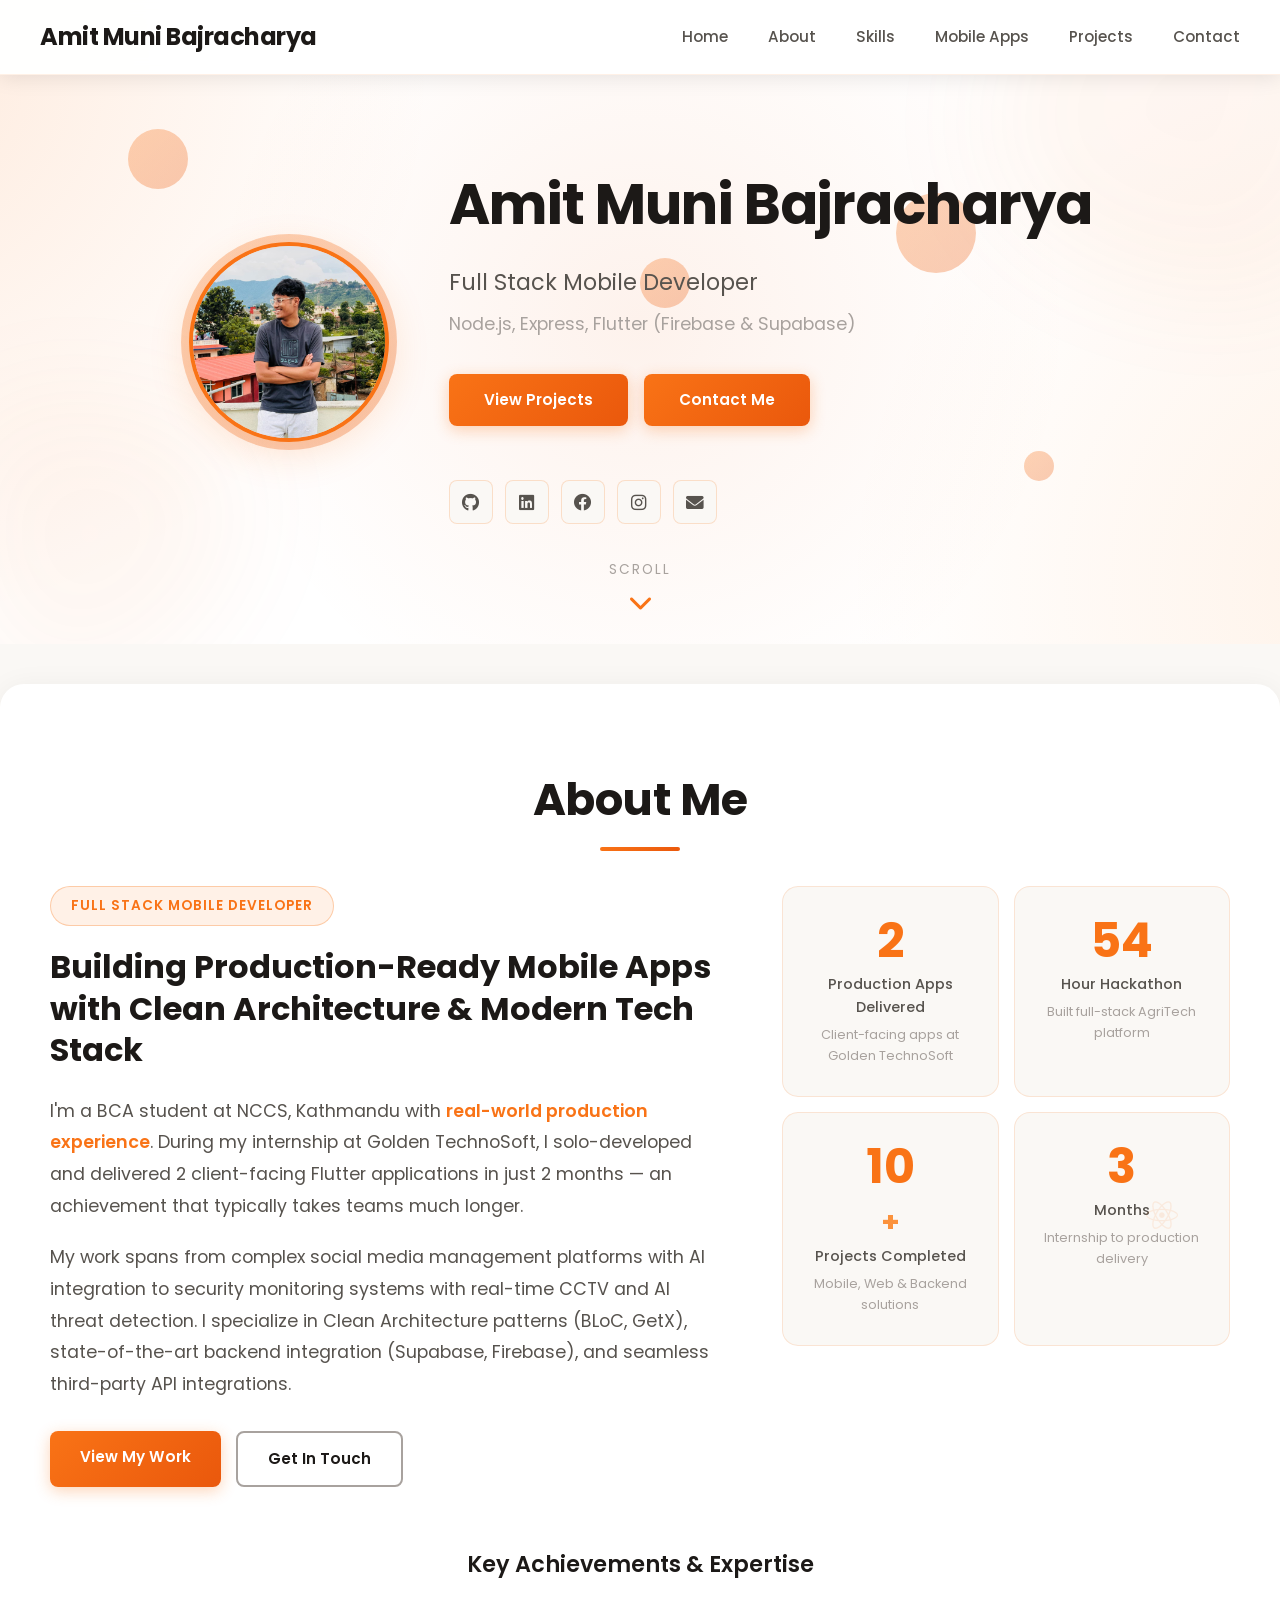
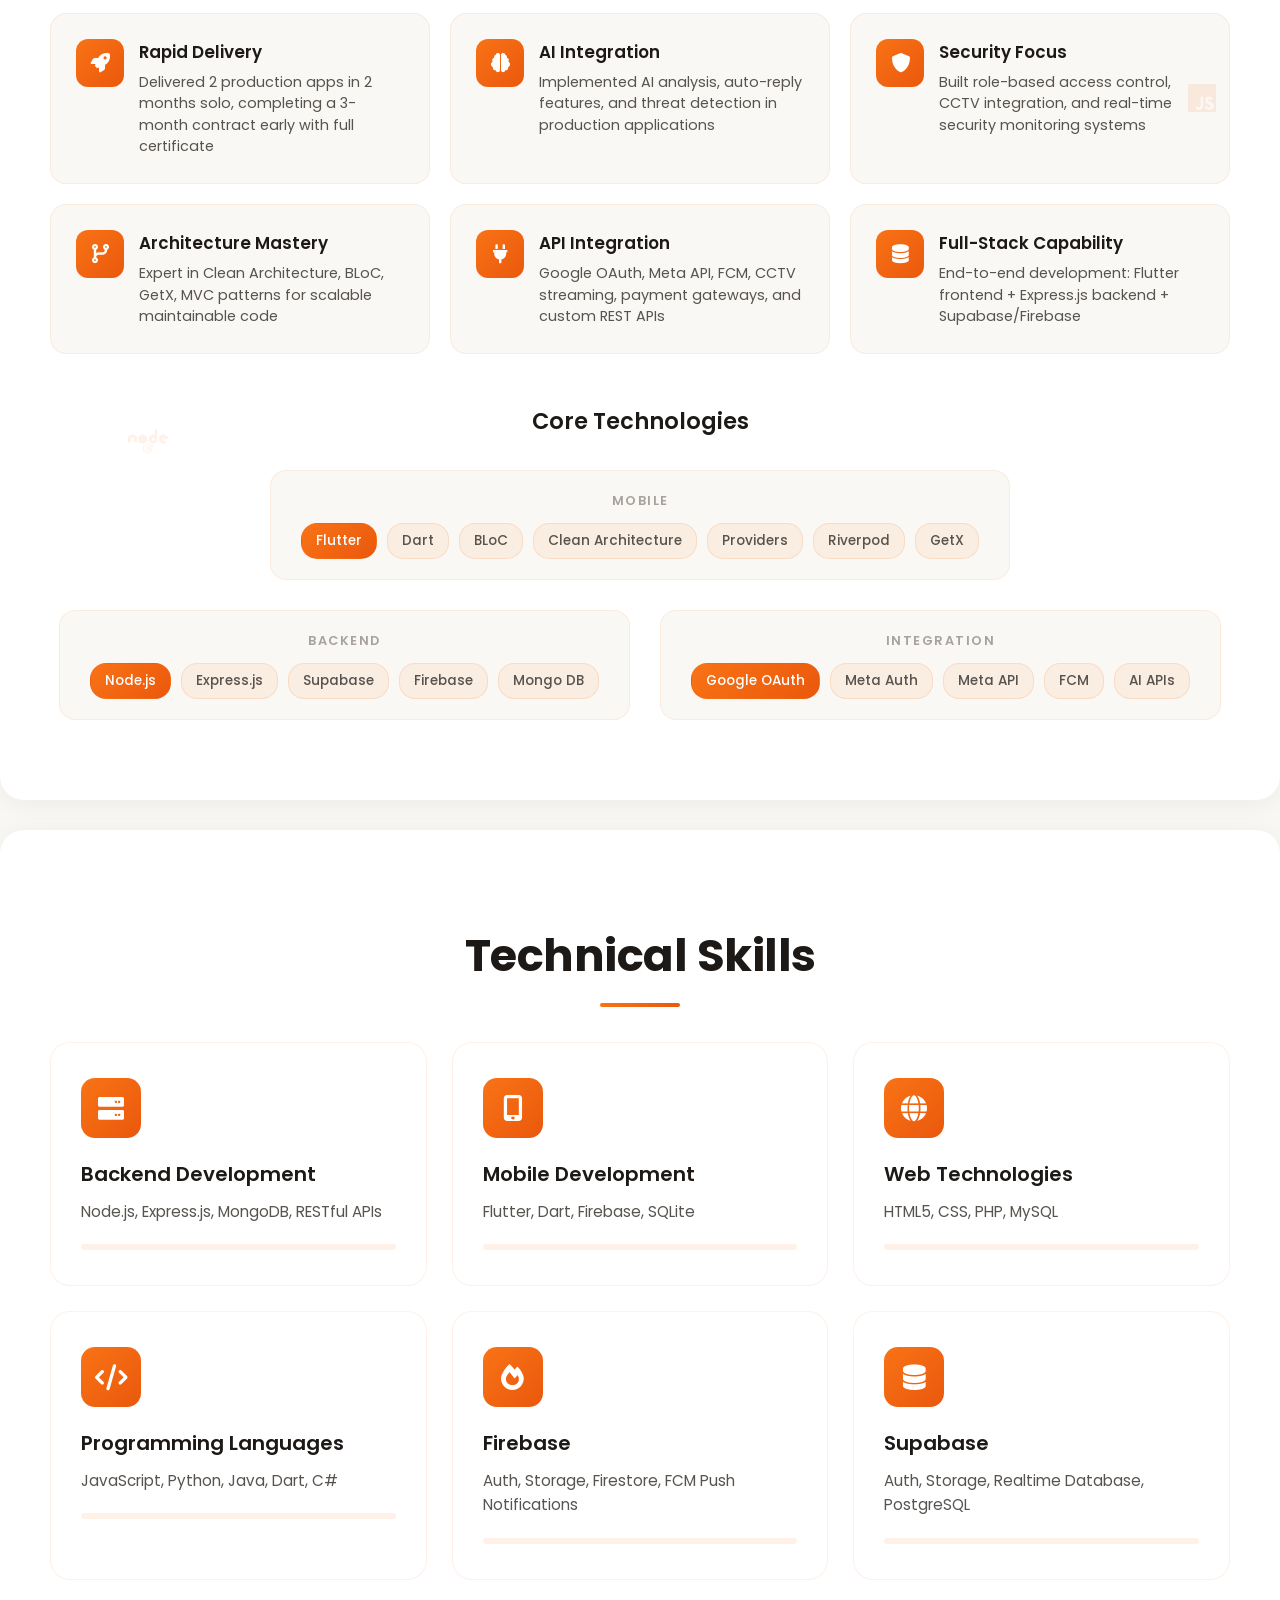
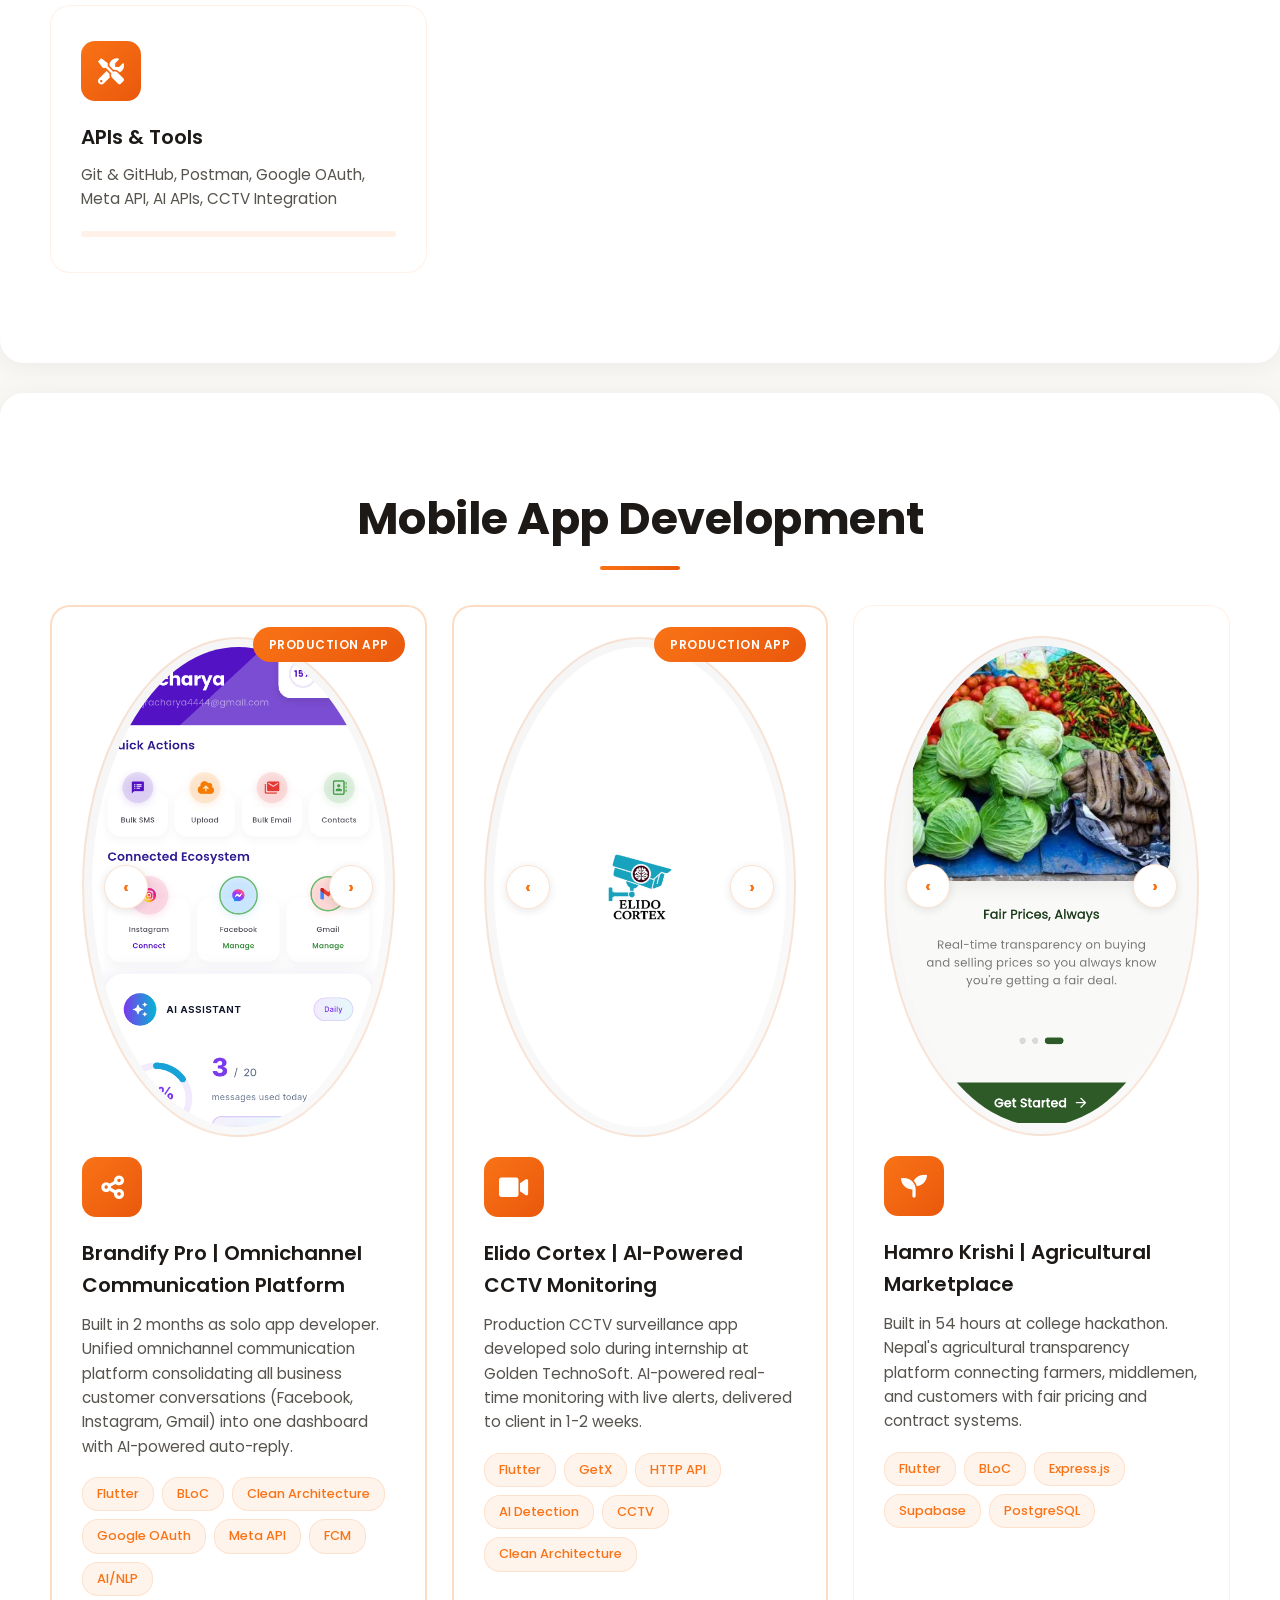
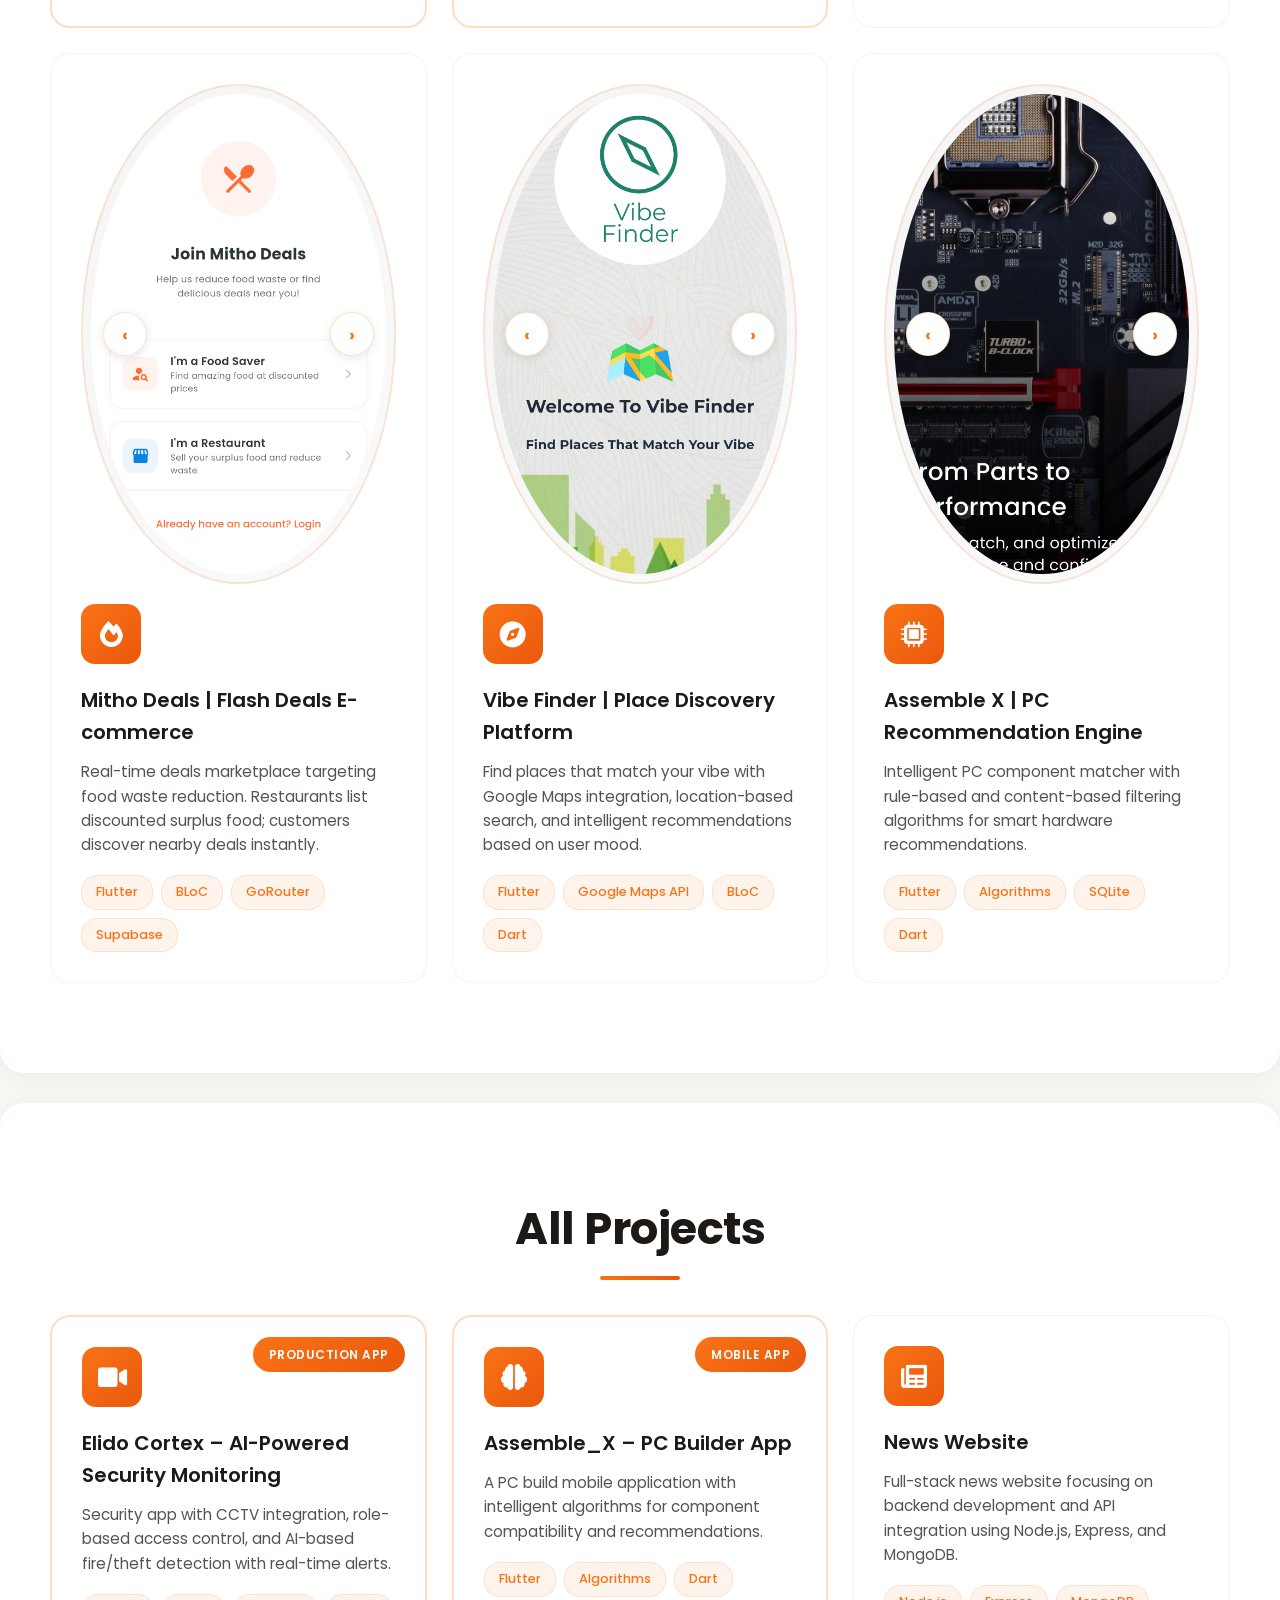
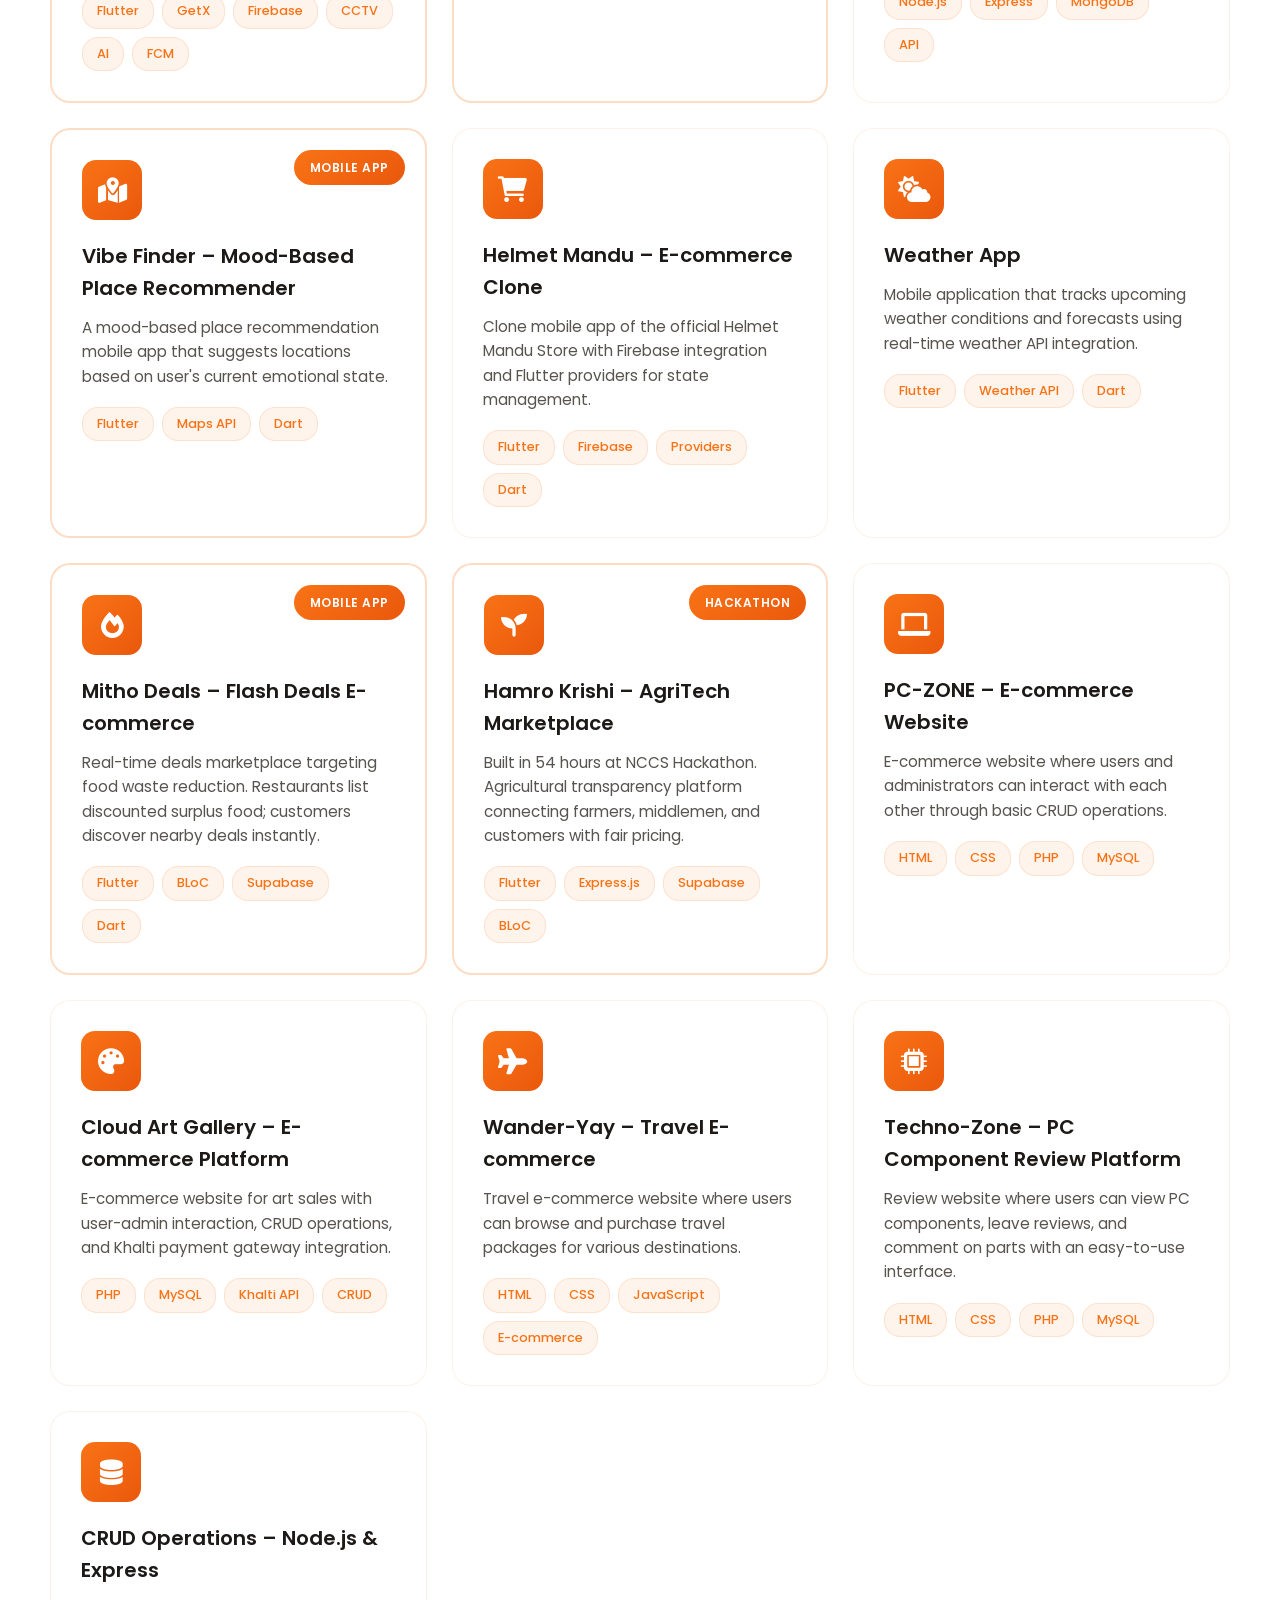
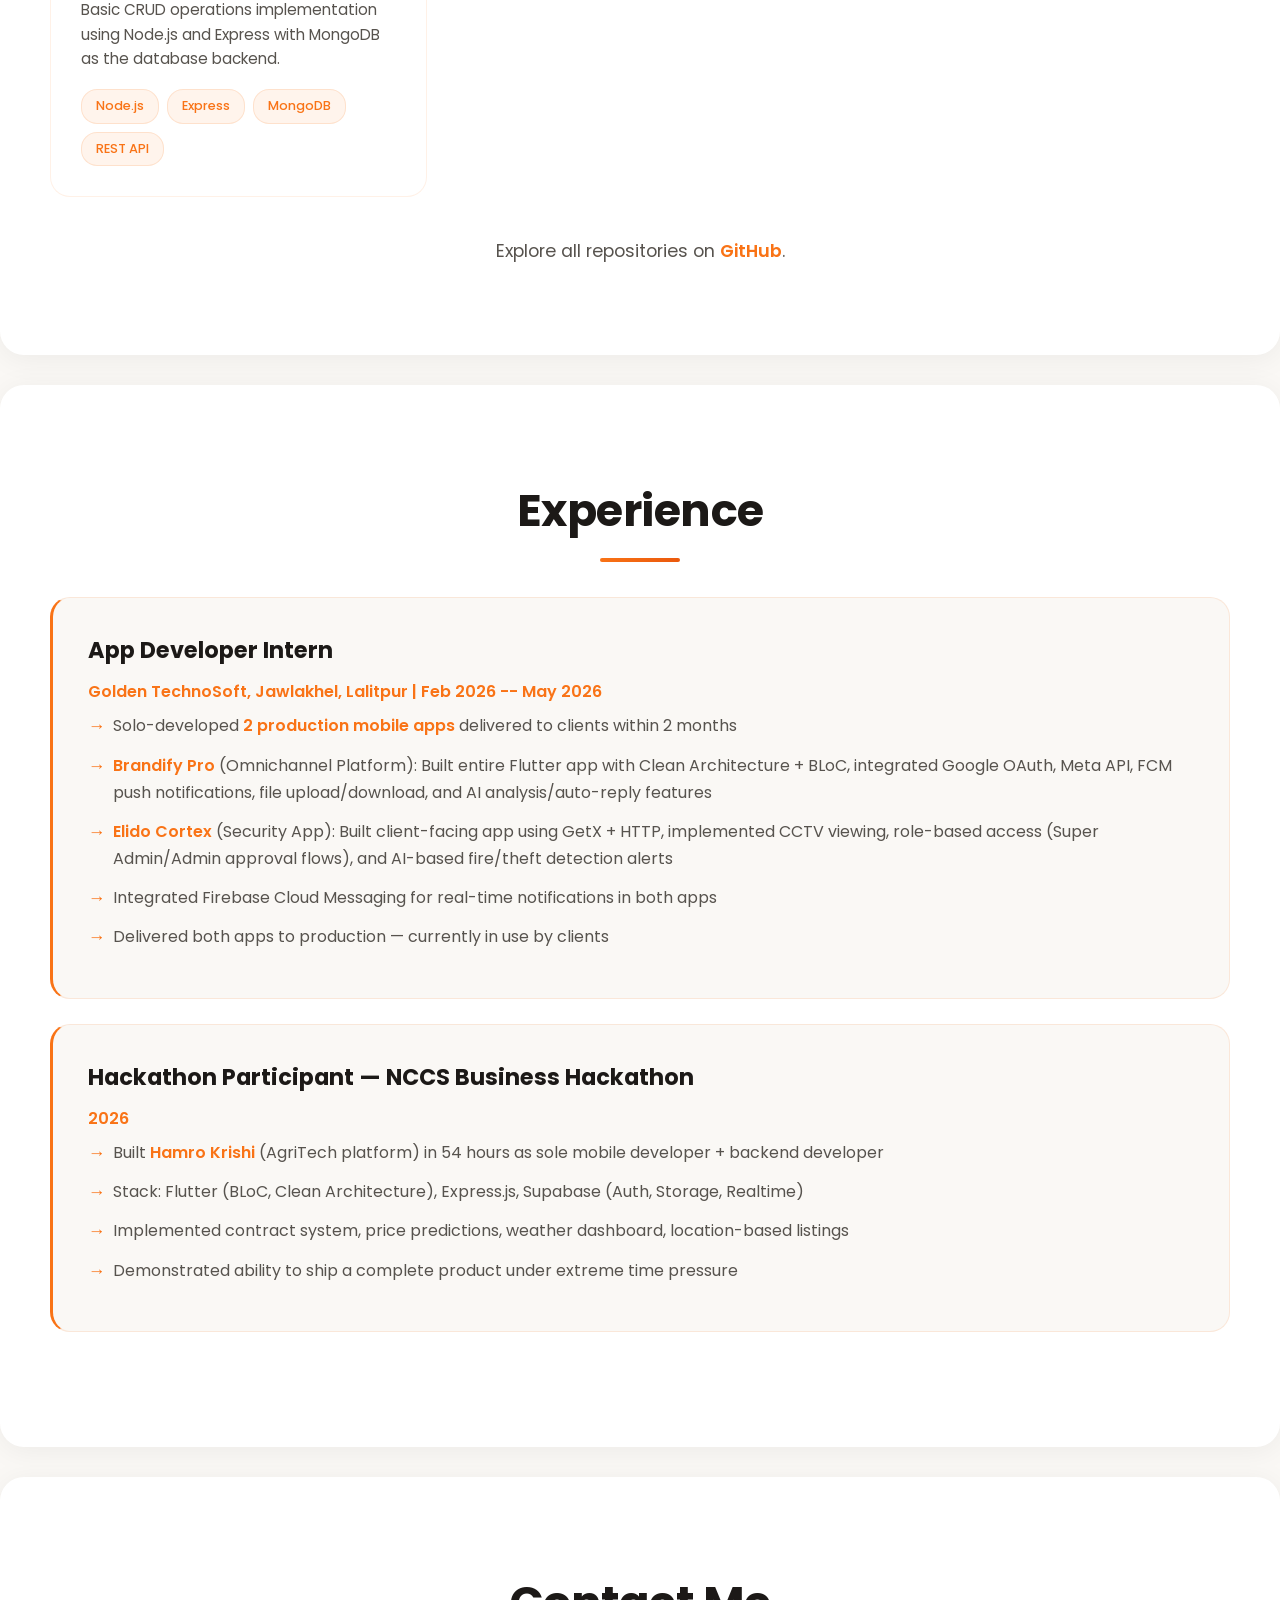
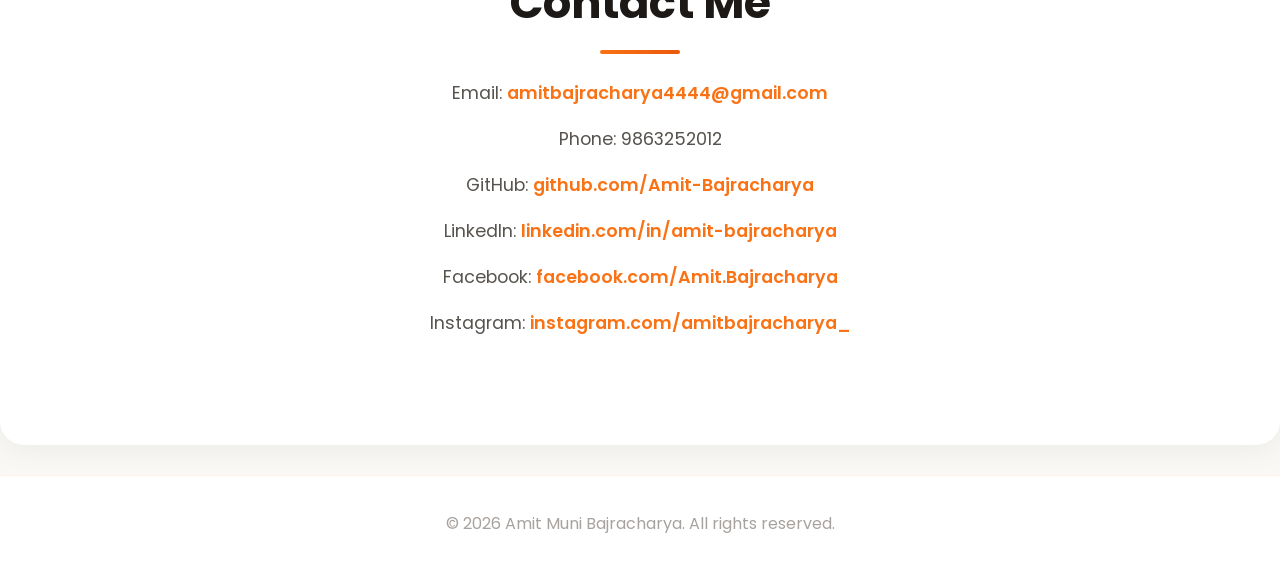
==== commit cb874b16: "added icon and changed title" ====
--- a/index.html
+++ b/index.html
@@ -3,10 +3,11 @@
 <head>
     <meta charset="UTF-8">
     <meta name="viewport" content="width=device-width, initial-scale=1.0">
-    <title>Amit Muni Bajracharya | Portfolio</title>
+    <title>Amit Muni Bajracharya</title>
     <link href="https://fonts.googleapis.com/css2?family=Poppins:wght@400;600;700&display=swap" rel="stylesheet">
     <link rel="stylesheet" href="styles.css">
     <link rel="stylesheet" href="https://cdnjs.cloudflare.com/ajax/libs/font-awesome/6.0.0/css/all.min.css">
+    <link rel="icon" href="assets/helmets1.png" type="image/png">
 </head>
 <body>
     <!-- Bubble Animation Background -->
--- a/styles.css
+++ b/styles.css
@@ -1197,12 +1197,13 @@
 .project-slider {
     position: relative;
     width: 100%;
-    height: 400px;
+    height: 500px;
     margin-bottom: 20px;
-    border-radius: 16px;
+    border-radius: 50%;
     overflow: hidden;
     background: linear-gradient(135deg, #f5f5f5 0%, #fafafa 100%);
-    border: 1px solid rgba(249, 115, 22, 0.1);
+    border: 2px solid rgba(249, 115, 22, 0.15);
+    aspect-ratio: 1;
 }
 
 .slider-container {
@@ -1216,14 +1217,14 @@
 .slide-image {
     width: 100%;
     height: 100%;
-    object-fit: contain;
-    border-radius: 16px;
+    object-fit: cover;
+    border-radius: 50%;
     position: absolute;
     top: 0;
     left: 0;
     opacity: 0;
     transition: opacity 0.5s ease-in-out;
-    padding: 12px;
+    padding: 8px;
 }
 
 .slide-image.active {
@@ -1245,9 +1246,9 @@
 .slider-btn {
     background: white;
     border: 1px solid rgba(249, 115, 22, 0.2);
-    width: 40px;
-    height: 40px;
-    border-radius: 10px;
+    width: 44px;
+    height: 44px;
+    border-radius: 50%;
     font-size: 18px;
     font-weight: bold;
     cursor: pointer;
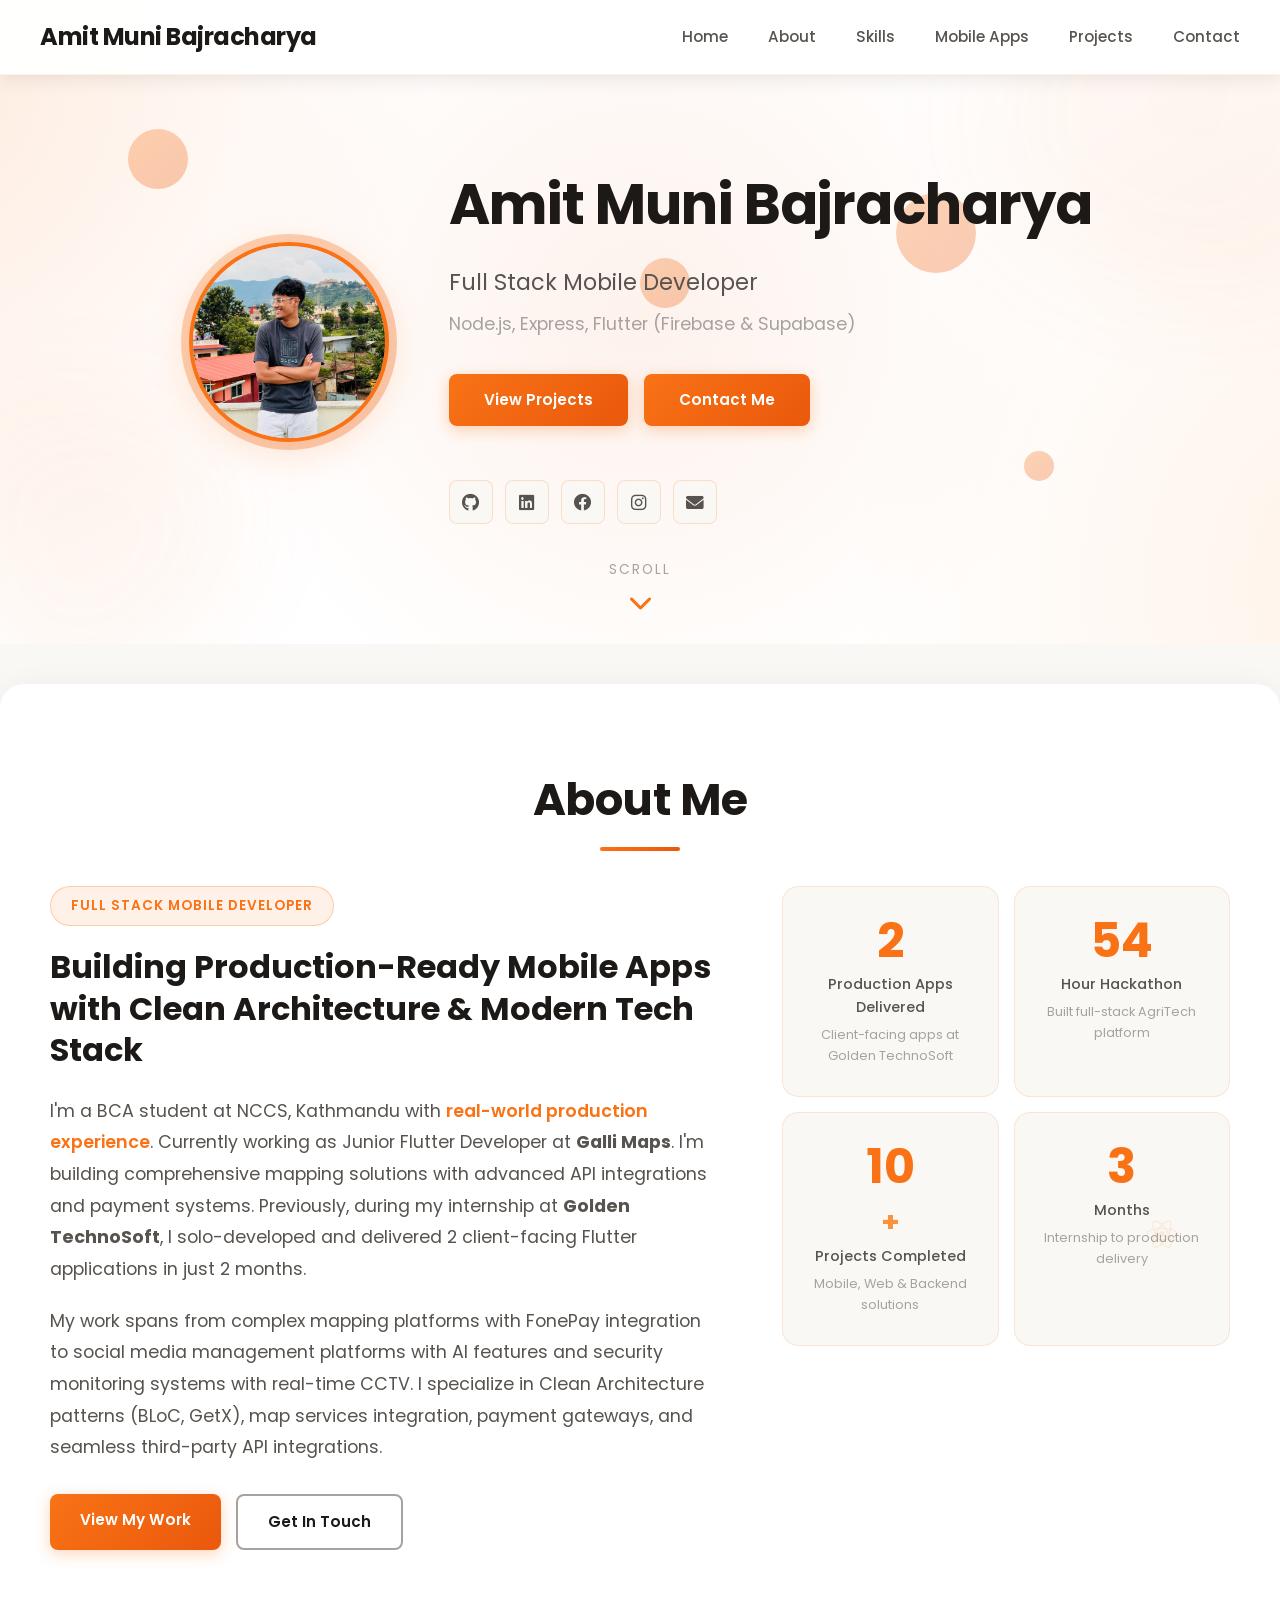
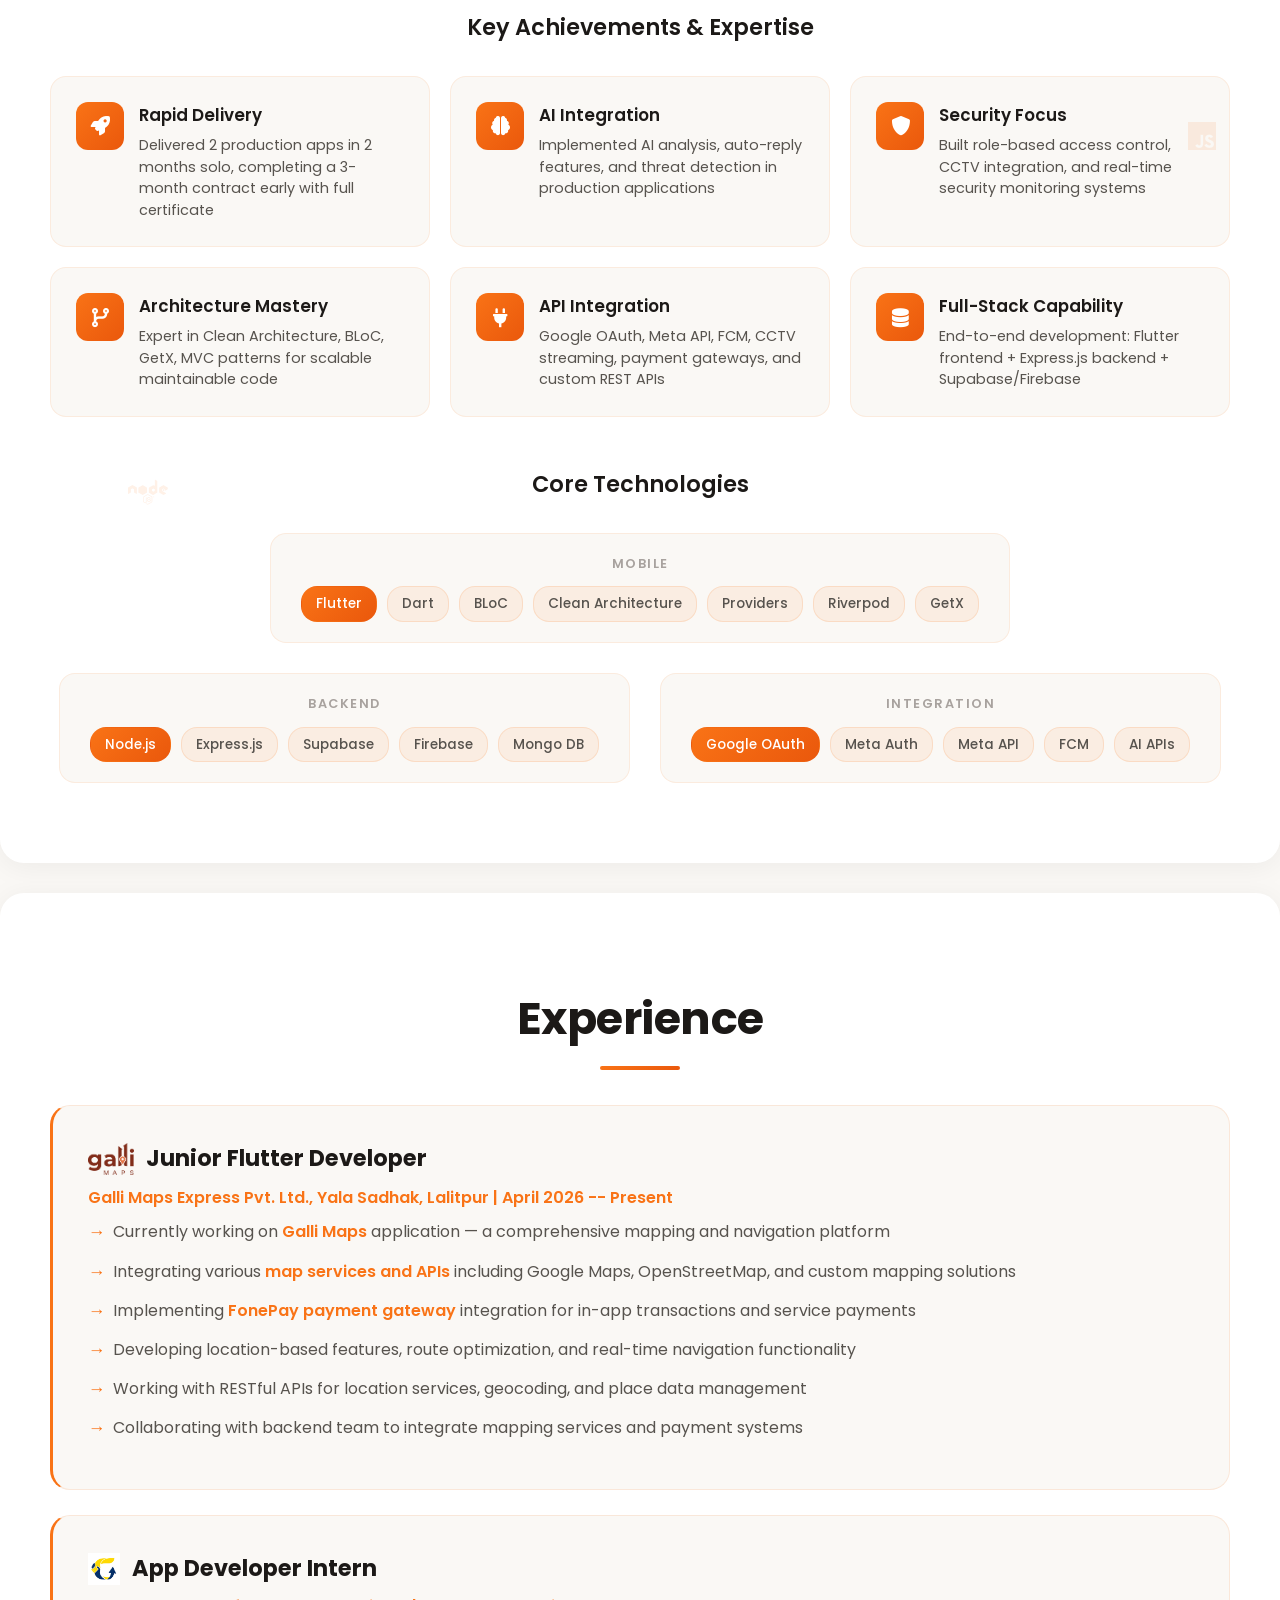
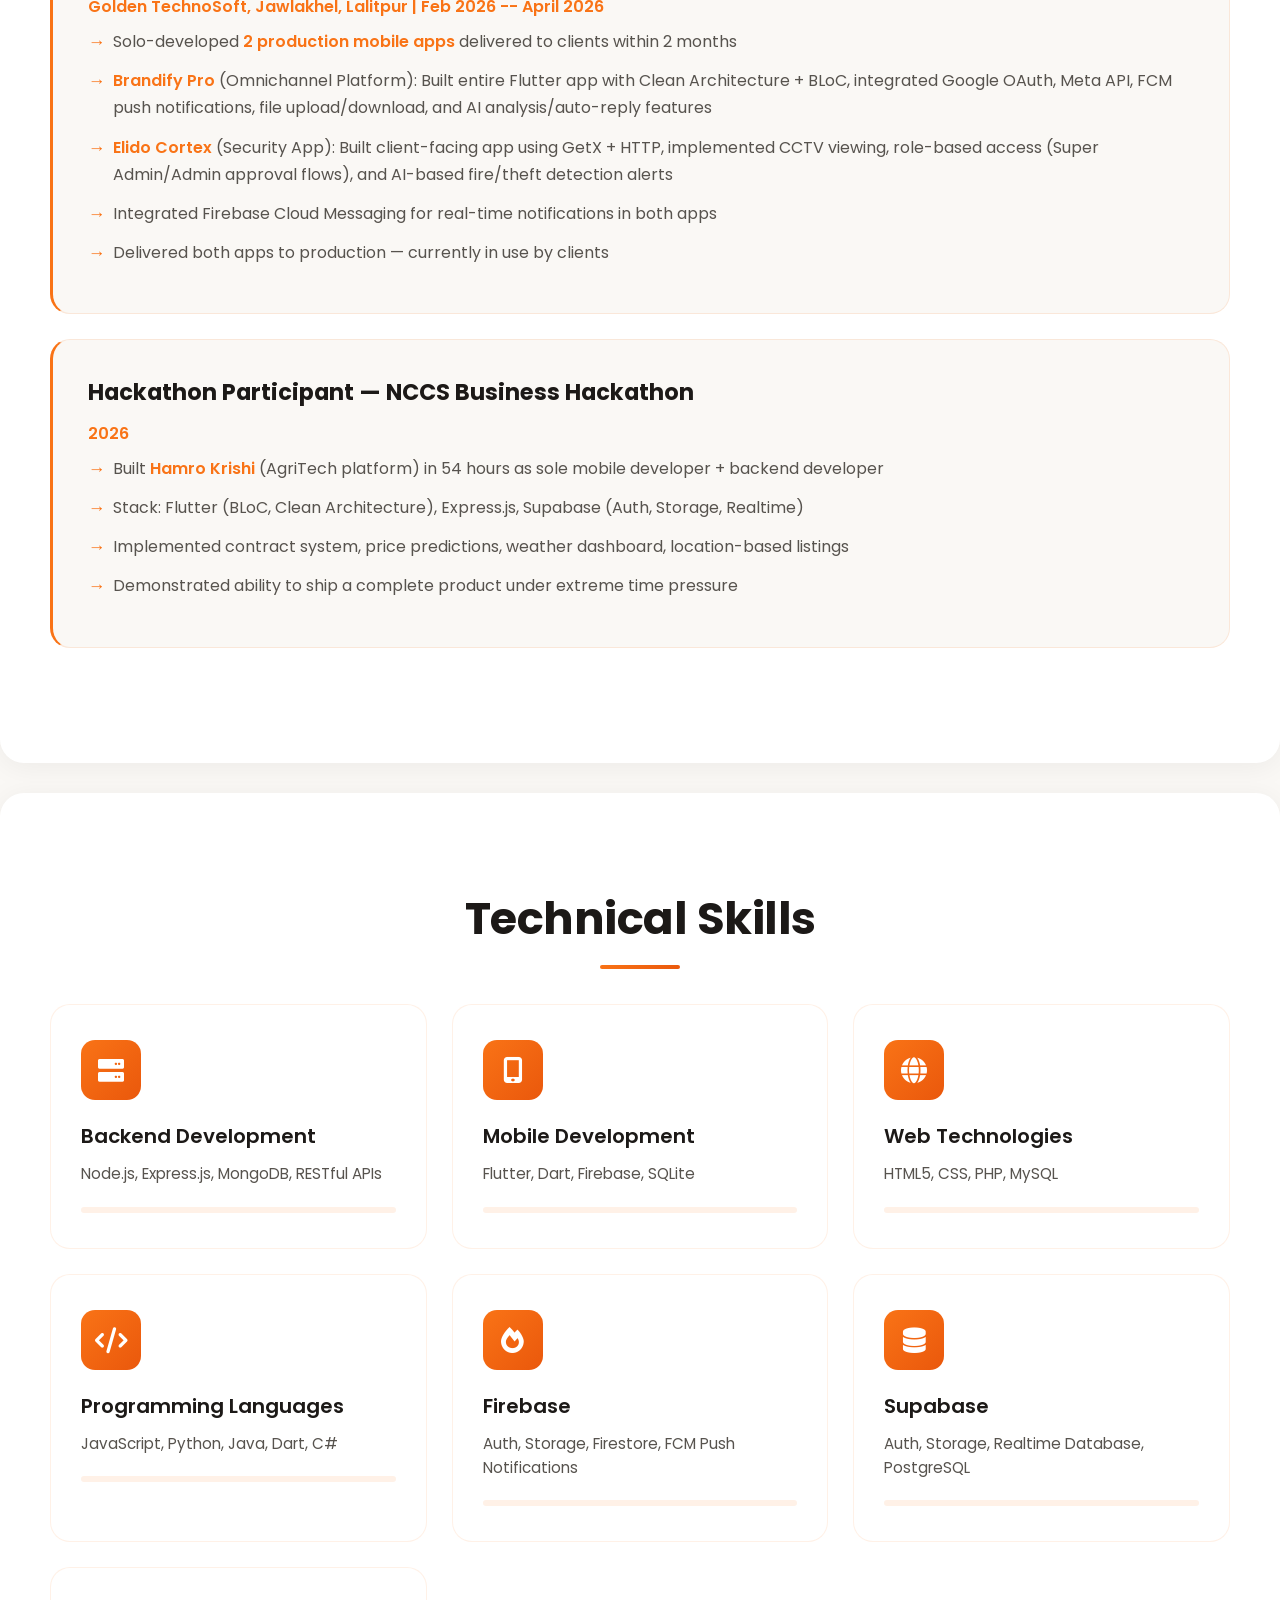
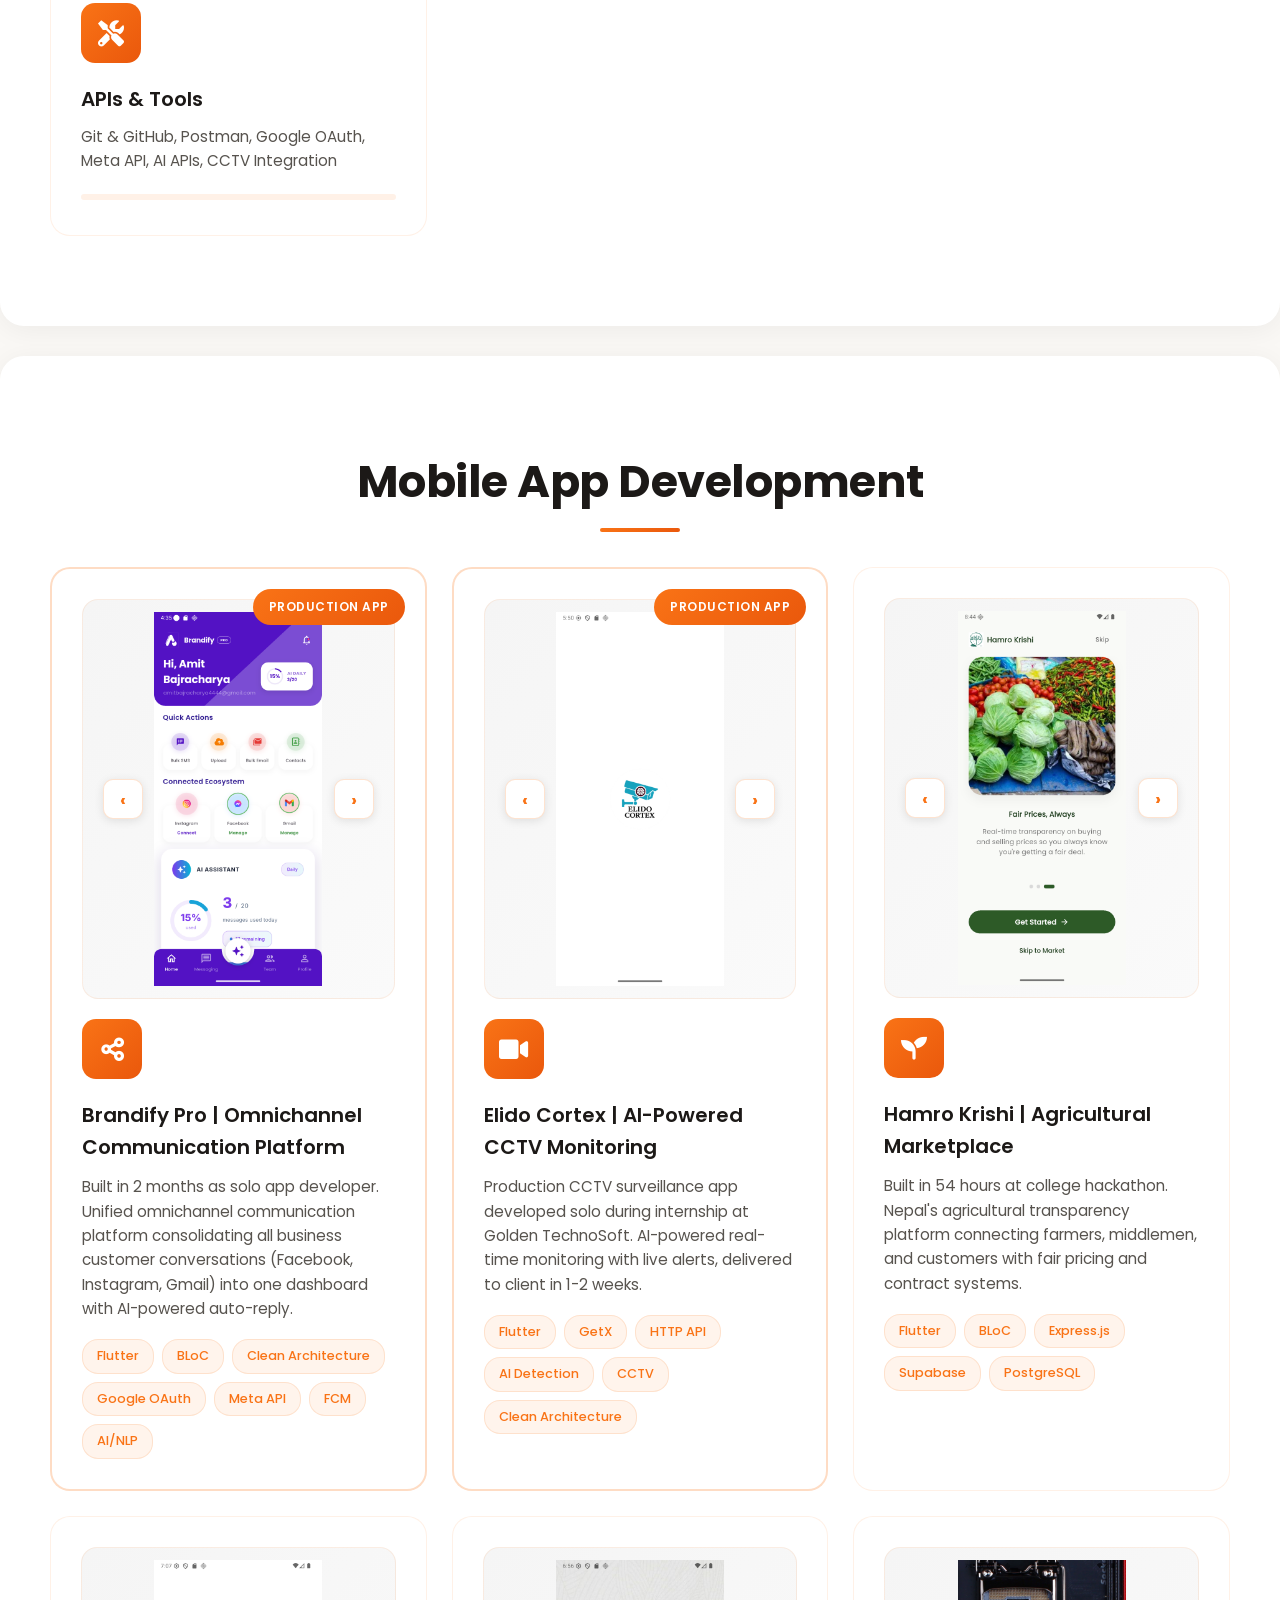
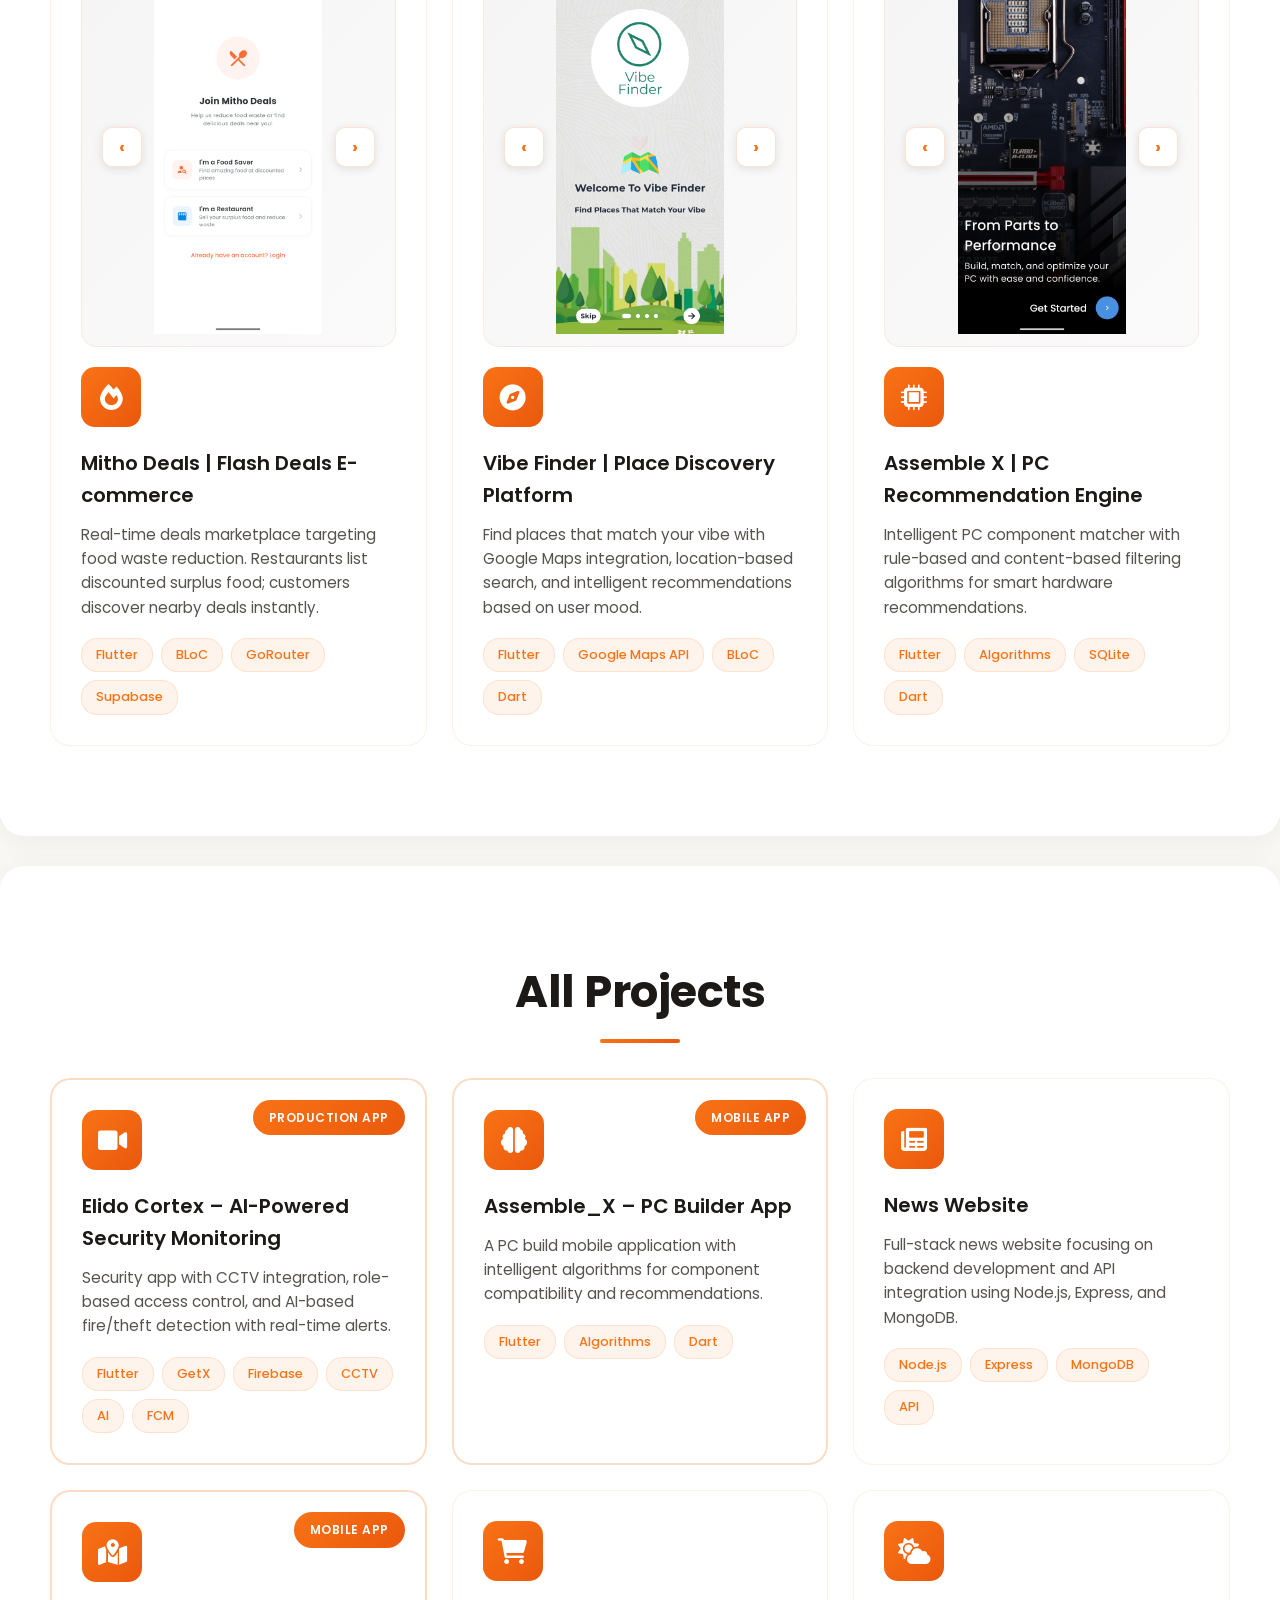
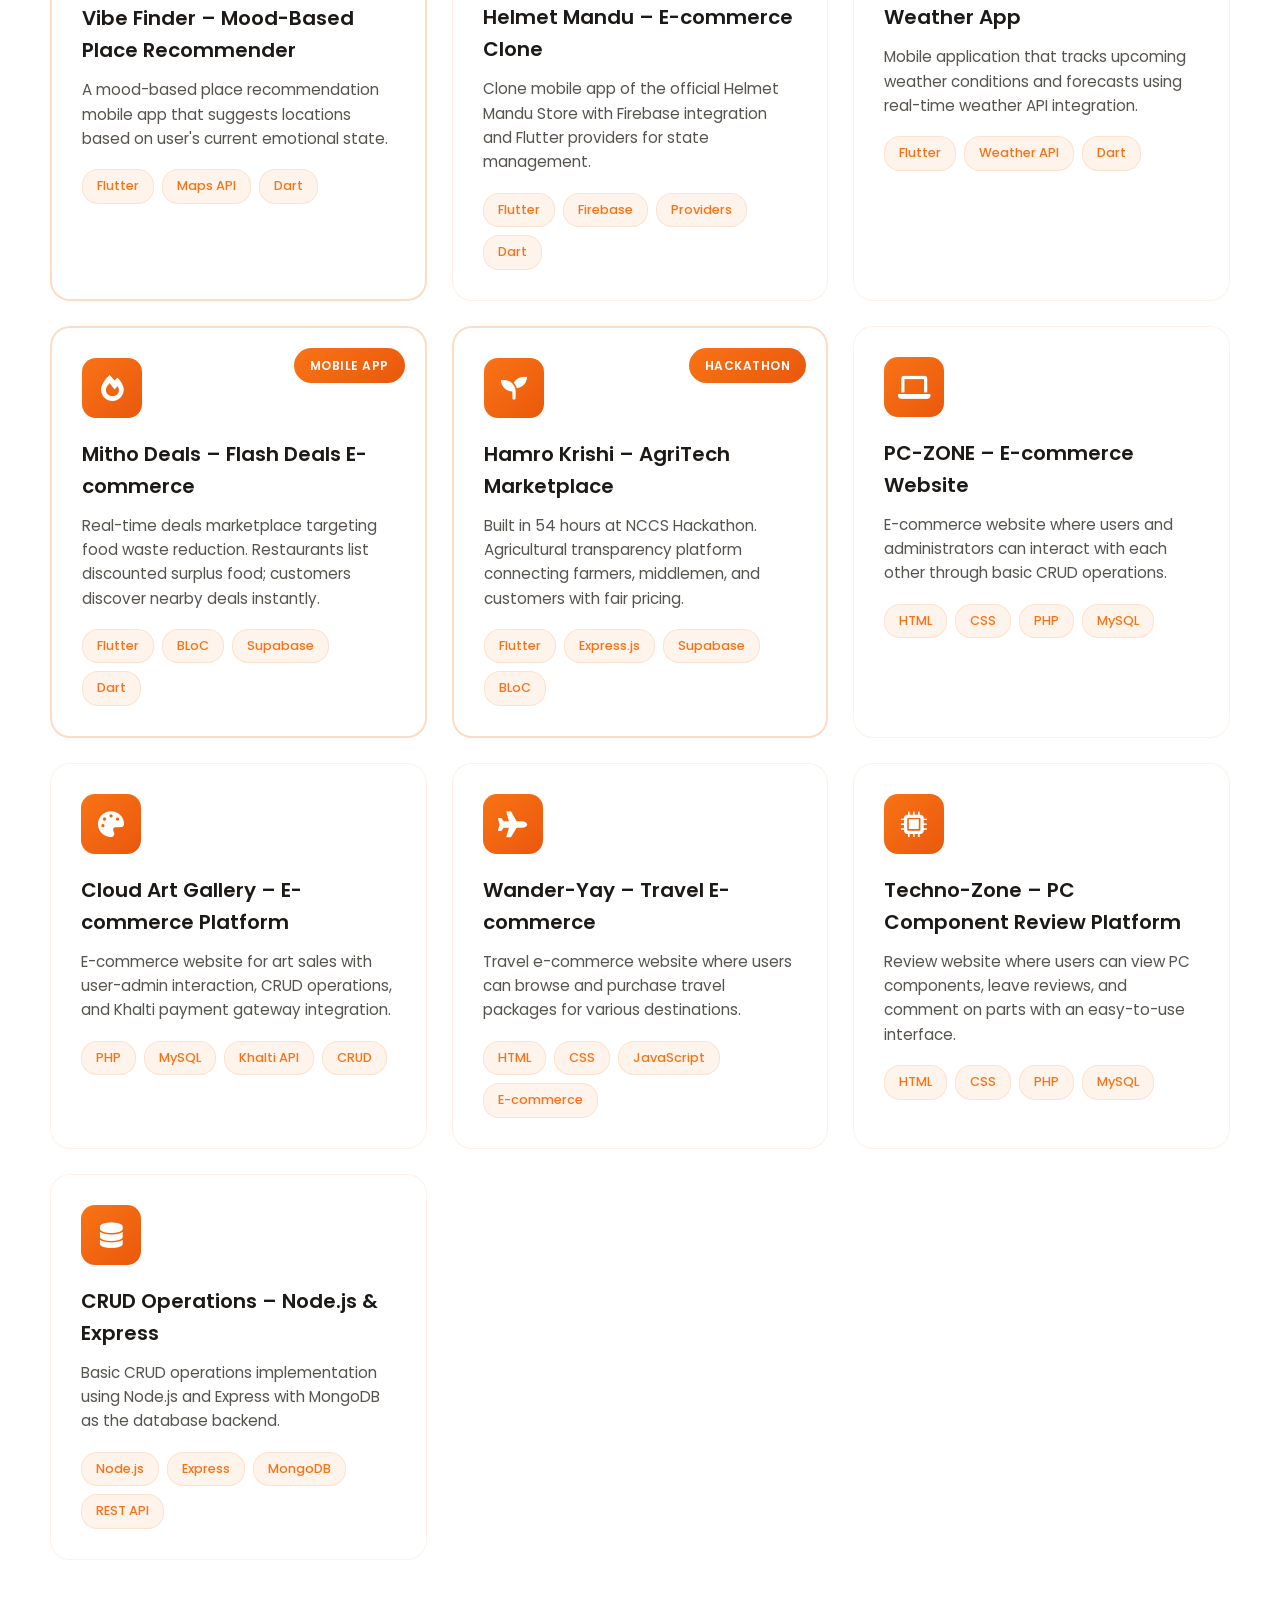
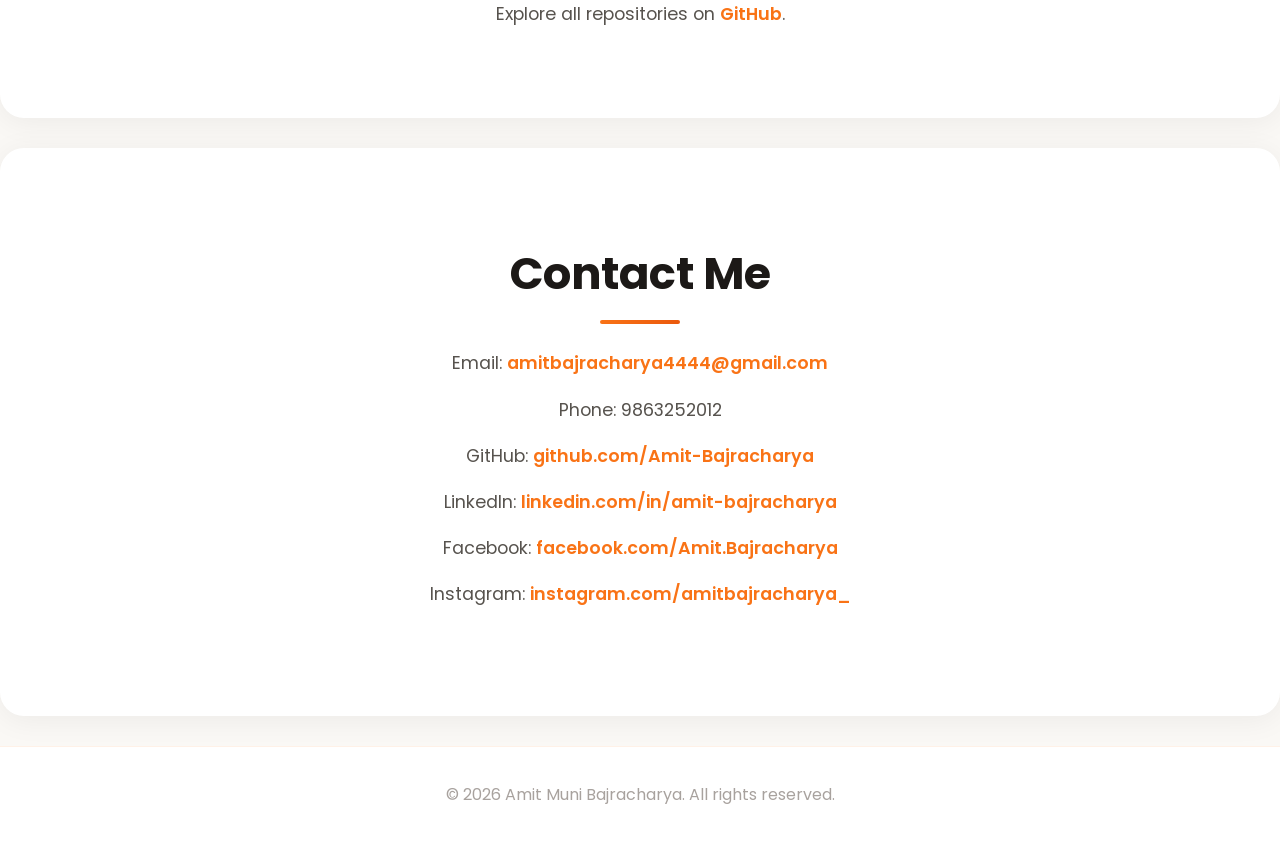
==== commit 581c8082: "changed the portfolio" ====
--- a/index.html
+++ b/index.html
@@ -101,8 +101,8 @@
                 <div class="about-intro-section">
                     <span class="about-tag">Full Stack Mobile Developer</span>
                     <h3 class="about-headline">Building Production-Ready Mobile Apps with Clean Architecture & Modern Tech Stack</h3>
-                    <p class="about-bio">I'm a BCA student at NCCS, Kathmandu with <strong>real-world production experience</strong>. During my internship at Golden TechnoSoft, I solo-developed and delivered 2 client-facing Flutter applications in just 2 months — an achievement that typically takes teams much longer.</p>
-                    <p class="about-bio-secondary">My work spans from complex social media management platforms with AI integration to security monitoring systems with real-time CCTV and AI threat detection. I specialize in Clean Architecture patterns (BLoC, GetX), state-of-the-art backend integration (Supabase, Firebase), and seamless third-party API integrations.</p>
+                    <p class="about-bio">I'm a BCA student at NCCS, Kathmandu with <strong>real-world production experience</strong>. Currently working as Junior Flutter Developer at <b>Galli Maps</b>. I'm building comprehensive mapping solutions with advanced API integrations and payment systems. Previously, during my internship at <b>Golden TechnoSoft</b>, I solo-developed and delivered 2 client-facing Flutter applications in just 2 months.</p>
+                    <p class="about-bio-secondary">My work spans from complex mapping platforms with FonePay integration to social media management platforms with AI features and security monitoring systems with real-time CCTV. I specialize in Clean Architecture patterns (BLoC, GetX), map services integration, payment gateways, and seamless third-party API integrations.</p>
                     <div class="about-cta">
                         <a href="#projects" class="btn-about">View My Work</a>
                         <a href="#contact" class="btn-about-outline">Get In Touch</a>
@@ -230,6 +230,52 @@
                     </div>
                 </div>
             </div>
+        </div>
+    </section>
+
+    <!-- Experience -->
+    <section id="experience">
+        <h2 class="section-title">Experience</h2>
+        <div class="experience-card">
+            <div style="display: flex; align-items: center; gap: 12px; margin-bottom: 8px;">
+                <img src="assets/galli.png" alt="Galli Maps" style="height: 32px; width: auto;">
+                <h3 style="margin: 0;">Junior Flutter Developer</h3>
+            </div>
+            <p class="experience-company">Galli Maps Express Pvt. Ltd., Yala Sadhak, Lalitpur | April 2026 -- Present</p>
+          
+            <ul>
+                <li>Currently working on <strong>Galli Maps</strong> application — a comprehensive mapping and navigation platform</li>
+                <li>Integrating various <strong>map services and APIs</strong> including Google Maps, OpenStreetMap, and custom mapping solutions</li>
+                <li>Implementing <strong>FonePay payment gateway</strong> integration for in-app transactions and service payments</li>
+                <li>Developing location-based features, route optimization, and real-time navigation functionality</li>
+                <li>Working with RESTful APIs for location services, geocoding, and place data management</li>
+                <li>Collaborating with backend team to integrate mapping services and payment systems</li>
+            </ul>
+        </div>
+        <div class="experience-card">
+            <div style="display: flex; align-items: center; gap: 12px; margin-bottom: 8px;">
+                <img src="assets/golden.png" alt="Golden TechnoSoft" style="height: 32px; width: auto;">
+                <h3 style="margin: 0;">App Developer Intern</h3>
+            </div>
+            <p class="experience-company">Golden TechnoSoft, Jawlakhel, Lalitpur | Feb 2026 -- April 2026</p>
+          
+            <ul>
+                <li>Solo-developed <strong>2 production mobile apps</strong> delivered to clients within 2 months</li>
+                <li><strong>Brandify Pro</strong> (Omnichannel Platform): Built entire Flutter app with Clean Architecture + BLoC, integrated Google OAuth, Meta API, FCM push notifications, file upload/download, and AI analysis/auto-reply features</li>
+                <li><strong>Elido Cortex</strong> (Security App): Built client-facing app using GetX + HTTP, implemented CCTV viewing, role-based access (Super Admin/Admin approval flows), and AI-based fire/theft detection alerts</li>
+                <li>Integrated Firebase Cloud Messaging for real-time notifications in both apps</li>
+                <li>Delivered both apps to production — currently in use by clients</li>
+            </ul>
+        </div>
+        <div class="experience-card">
+            <h3>Hackathon Participant — NCCS Business Hackathon</h3>
+            <p class="experience-company">2026</p>
+            <ul>
+                <li>Built <strong>Hamro Krishi</strong> (AgriTech platform) in 54 hours as sole mobile developer + backend developer</li>
+                <li>Stack: Flutter (BLoC, Clean Architecture), Express.js, Supabase (Auth, Storage, Realtime)</li>
+                <li>Implemented contract system, price predictions, weather dashboard, location-based listings</li>
+                <li>Demonstrated ability to ship a complete product under extreme time pressure</li>
+            </ul>
         </div>
     </section>
 
@@ -882,33 +928,6 @@
         </div>
     </section>
 
-    <!-- Experience -->
-    <section id="experience">
-        <h2 class="section-title">Experience</h2>
-        <div class="experience-card">
-            <h3>App Developer Intern</h3>
-            <p class="experience-company">Golden TechnoSoft, Jawlakhel, Lalitpur | Feb 2026 -- May 2026</p>
-          
-            <ul>
-                <li>Solo-developed <strong>2 production mobile apps</strong> delivered to clients within 2 months</li>
-                <li><strong>Brandify Pro</strong> (Omnichannel Platform): Built entire Flutter app with Clean Architecture + BLoC, integrated Google OAuth, Meta API, FCM push notifications, file upload/download, and AI analysis/auto-reply features</li>
-                <li><strong>Elido Cortex</strong> (Security App): Built client-facing app using GetX + HTTP, implemented CCTV viewing, role-based access (Super Admin/Admin approval flows), and AI-based fire/theft detection alerts</li>
-                <li>Integrated Firebase Cloud Messaging for real-time notifications in both apps</li>
-                <li>Delivered both apps to production — currently in use by clients</li>
-            </ul>
-        </div>
-        <div class="experience-card">
-            <h3>Hackathon Participant — NCCS Business Hackathon</h3>
-            <p class="experience-company">2026</p>
-            <ul>
-                <li>Built <strong>Hamro Krishi</strong> (AgriTech platform) in 54 hours as sole mobile developer + backend developer</li>
-                <li>Stack: Flutter (BLoC, Clean Architecture), Express.js, Supabase (Auth, Storage, Realtime)</li>
-                <li>Implemented contract system, price predictions, weather dashboard, location-based listings</li>
-                <li>Demonstrated ability to ship a complete product under extreme time pressure</li>
-            </ul>
-        </div>
-    </section>
-
     <!-- Contact -->
     <section id="contact">
         <h2 class="section-title">Contact Me</h2>
--- a/styles.css
+++ b/styles.css
@@ -1197,13 +1197,12 @@
 .project-slider {
     position: relative;
     width: 100%;
-    height: 500px;
+    height: 400px;
     margin-bottom: 20px;
-    border-radius: 50%;
+    border-radius: 16px;
     overflow: hidden;
     background: linear-gradient(135deg, #f5f5f5 0%, #fafafa 100%);
-    border: 2px solid rgba(249, 115, 22, 0.15);
-    aspect-ratio: 1;
+    border: 1px solid rgba(249, 115, 22, 0.1);
 }
 
 .slider-container {
@@ -1217,14 +1216,14 @@
 .slide-image {
     width: 100%;
     height: 100%;
-    object-fit: cover;
-    border-radius: 50%;
+    object-fit: contain;
+    border-radius: 16px;
     position: absolute;
     top: 0;
     left: 0;
     opacity: 0;
     transition: opacity 0.5s ease-in-out;
-    padding: 8px;
+    padding: 12px;
 }
 
 .slide-image.active {
@@ -1246,9 +1245,9 @@
 .slider-btn {
     background: white;
     border: 1px solid rgba(249, 115, 22, 0.2);
-    width: 44px;
-    height: 44px;
-    border-radius: 50%;
+    width: 40px;
+    height: 40px;
+    border-radius: 10px;
     font-size: 18px;
     font-weight: bold;
     cursor: pointer;
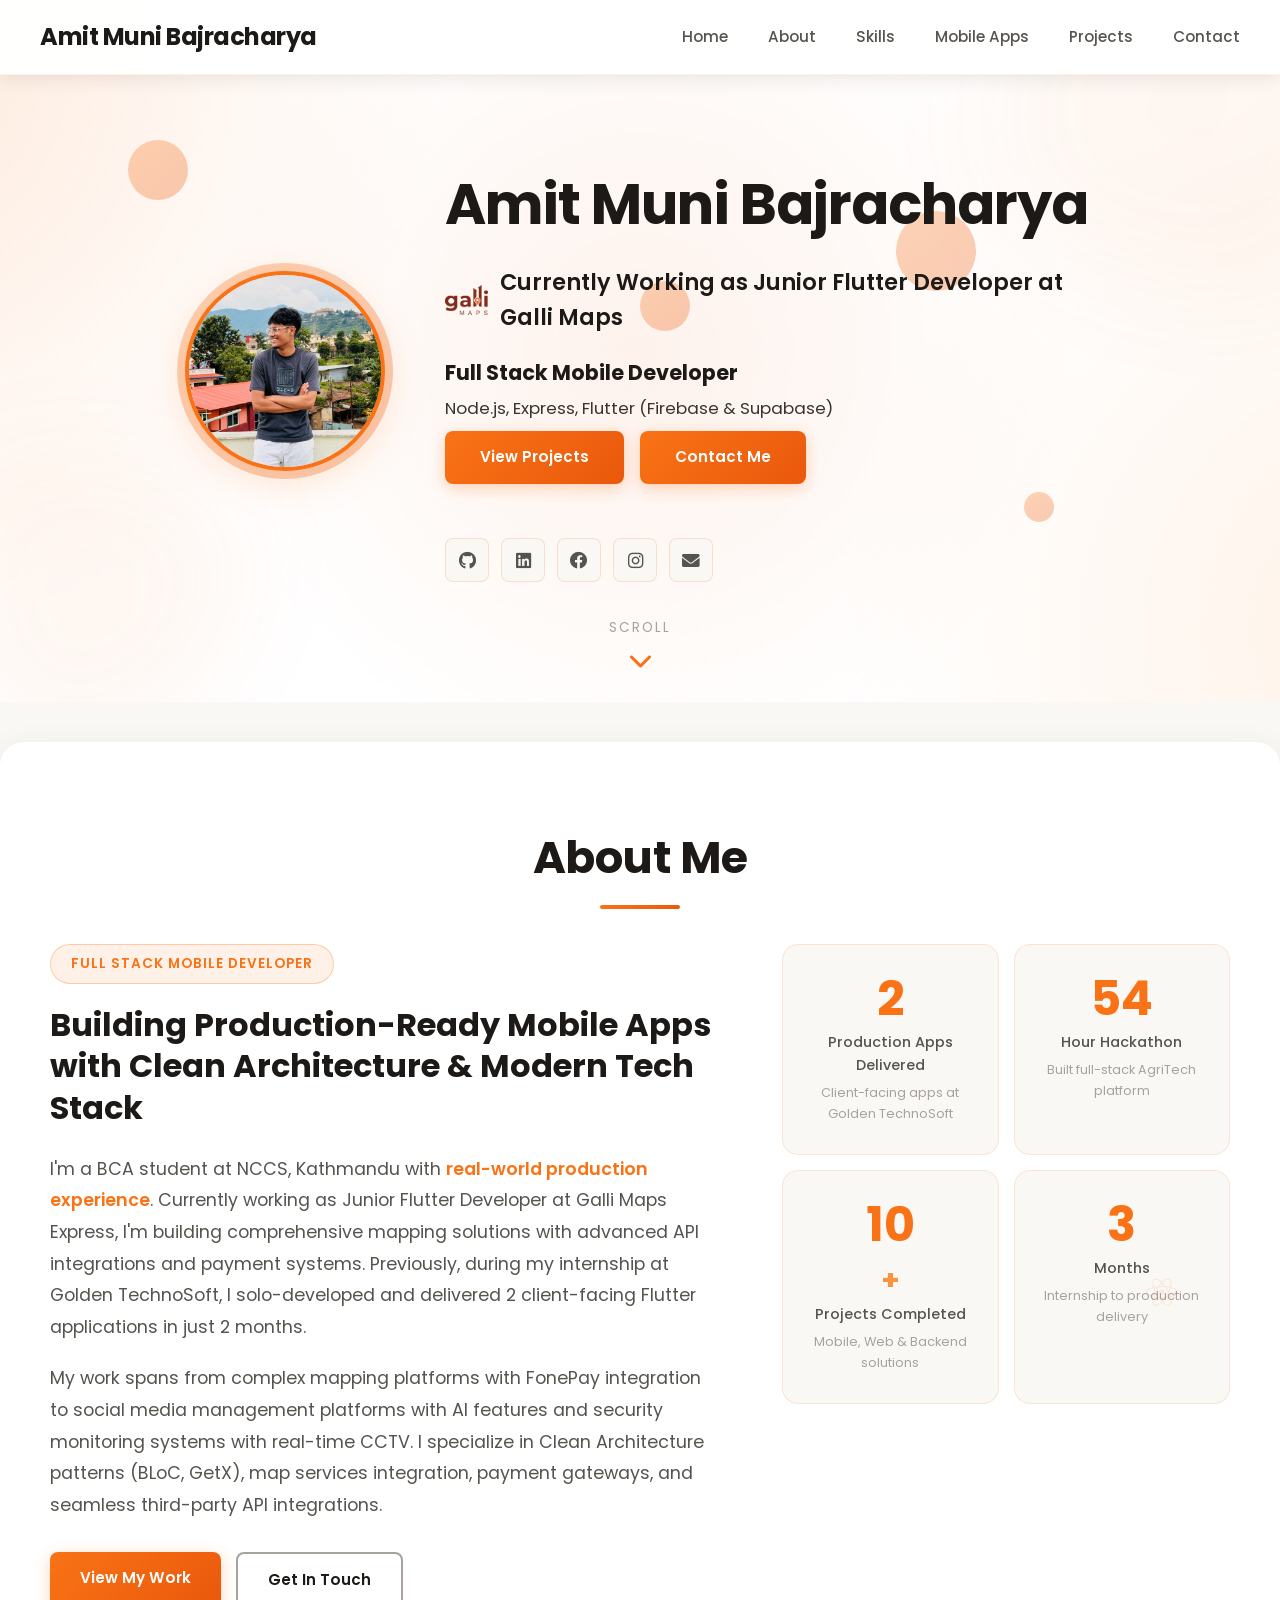
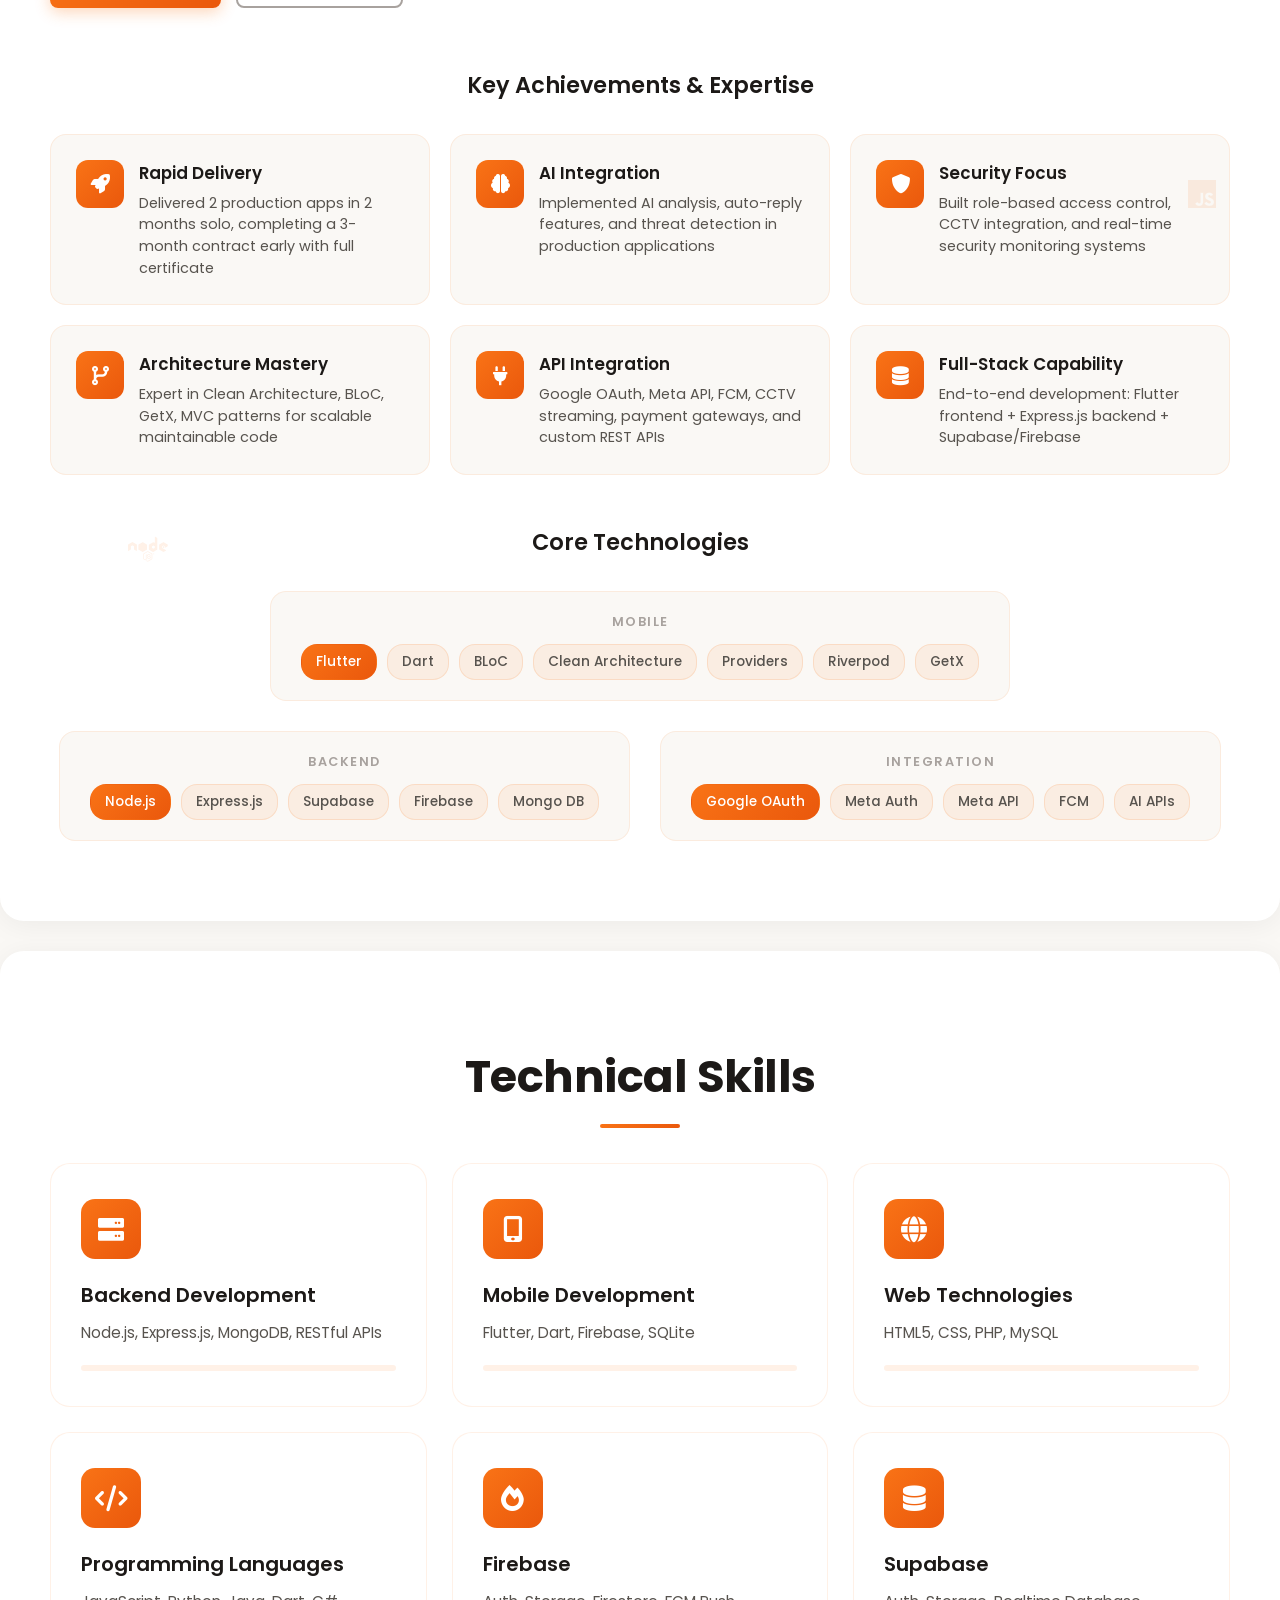
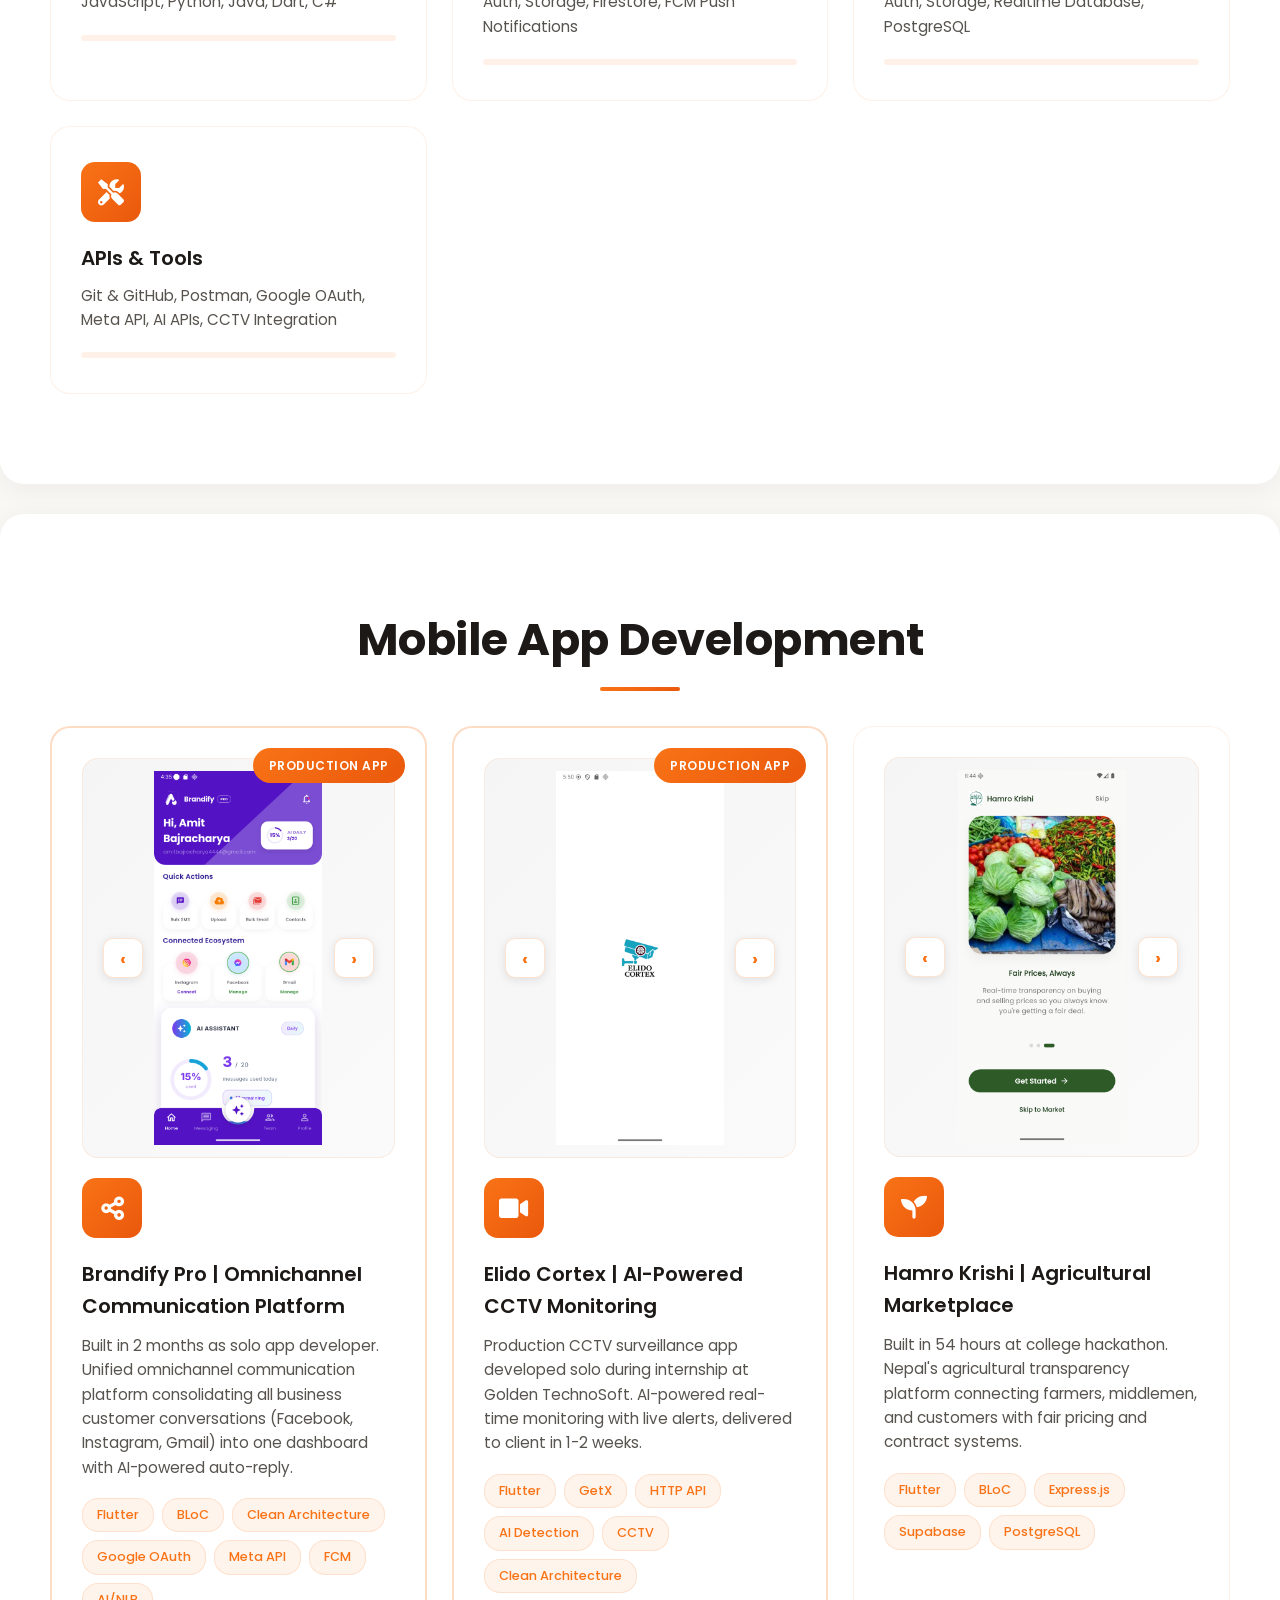
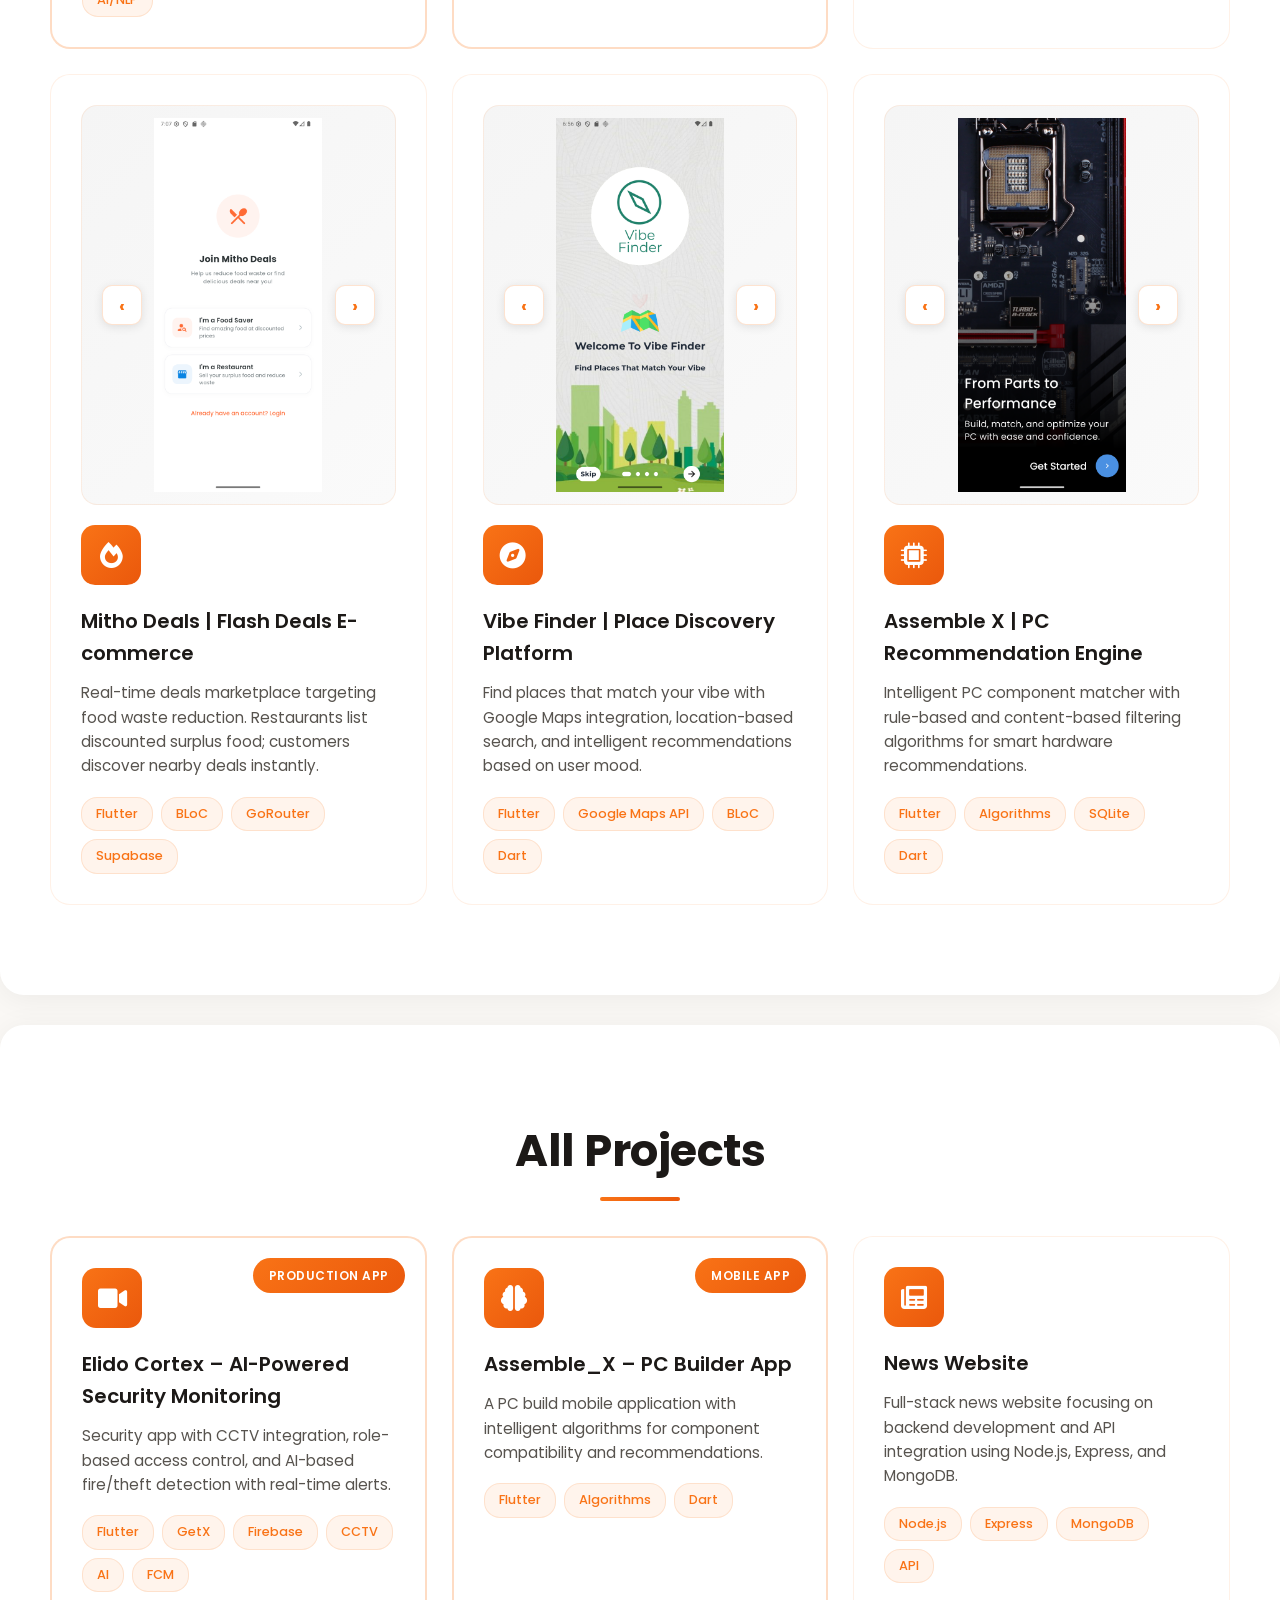
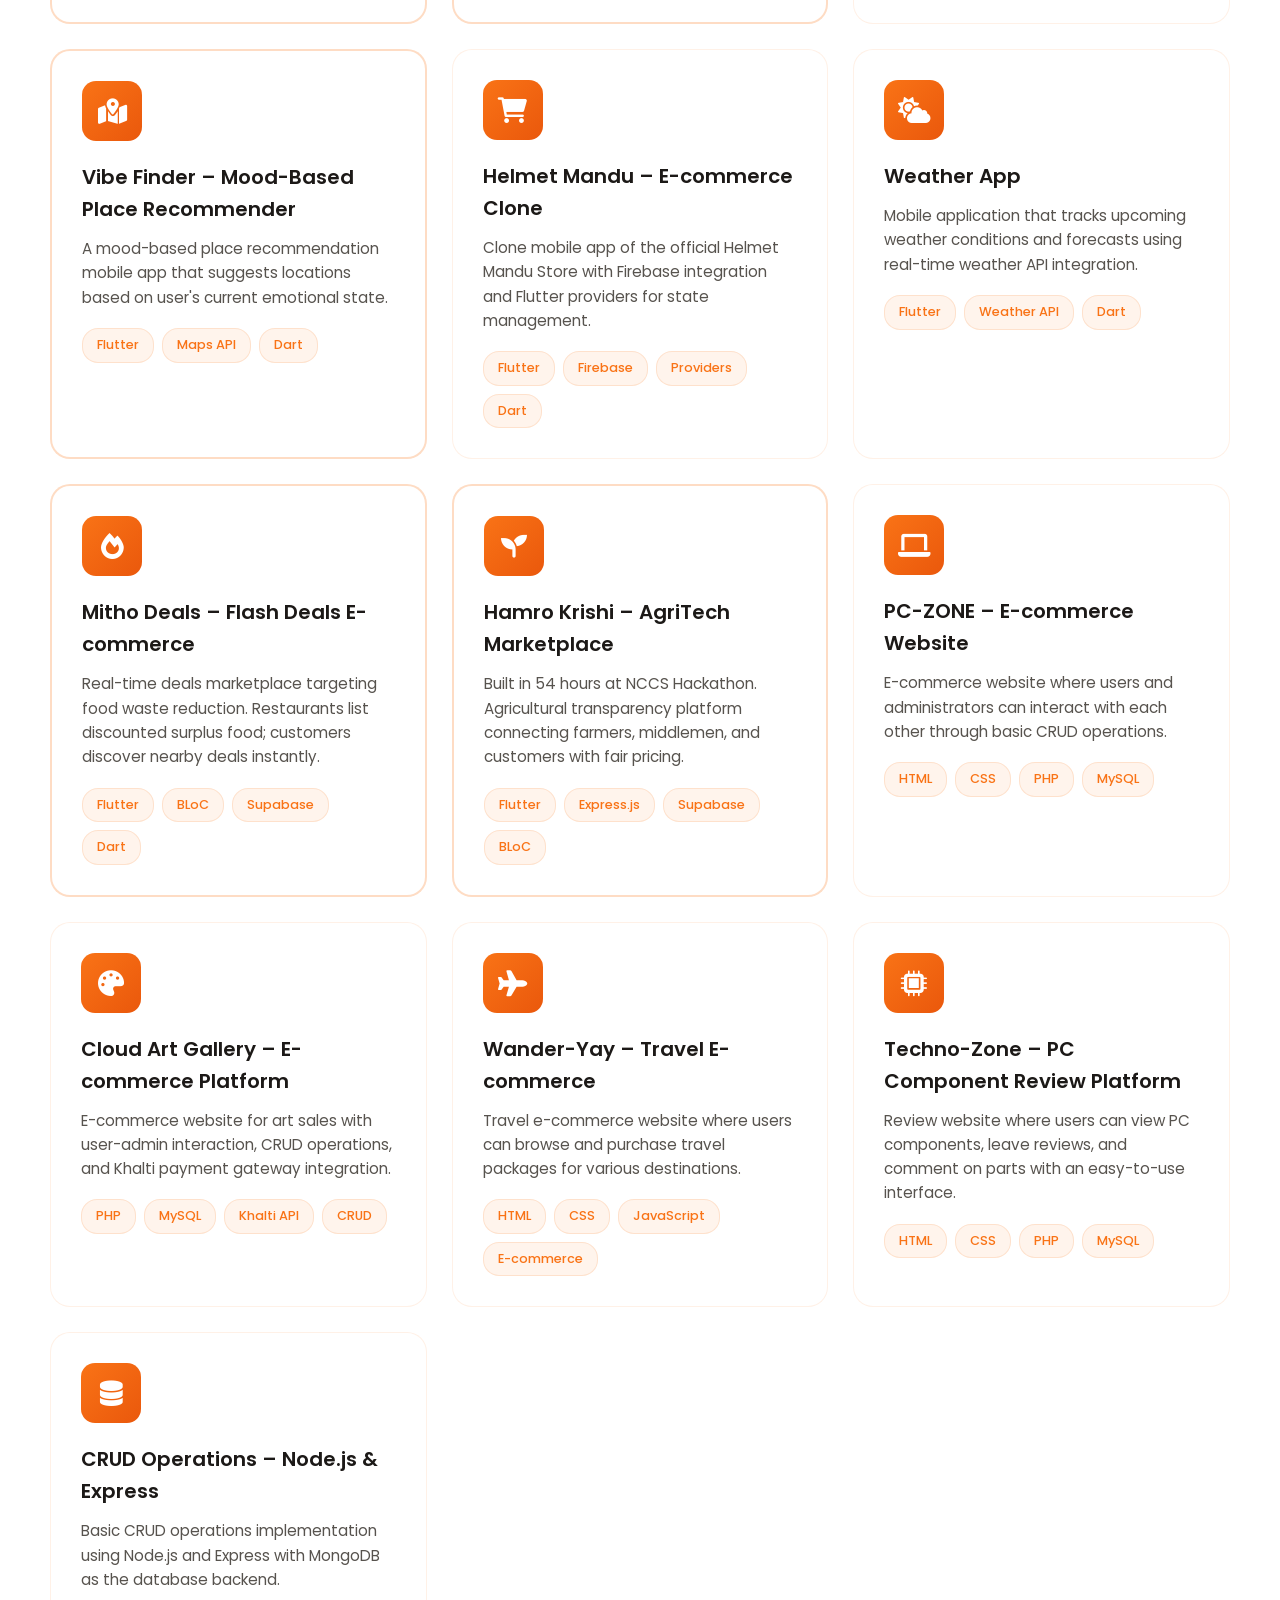
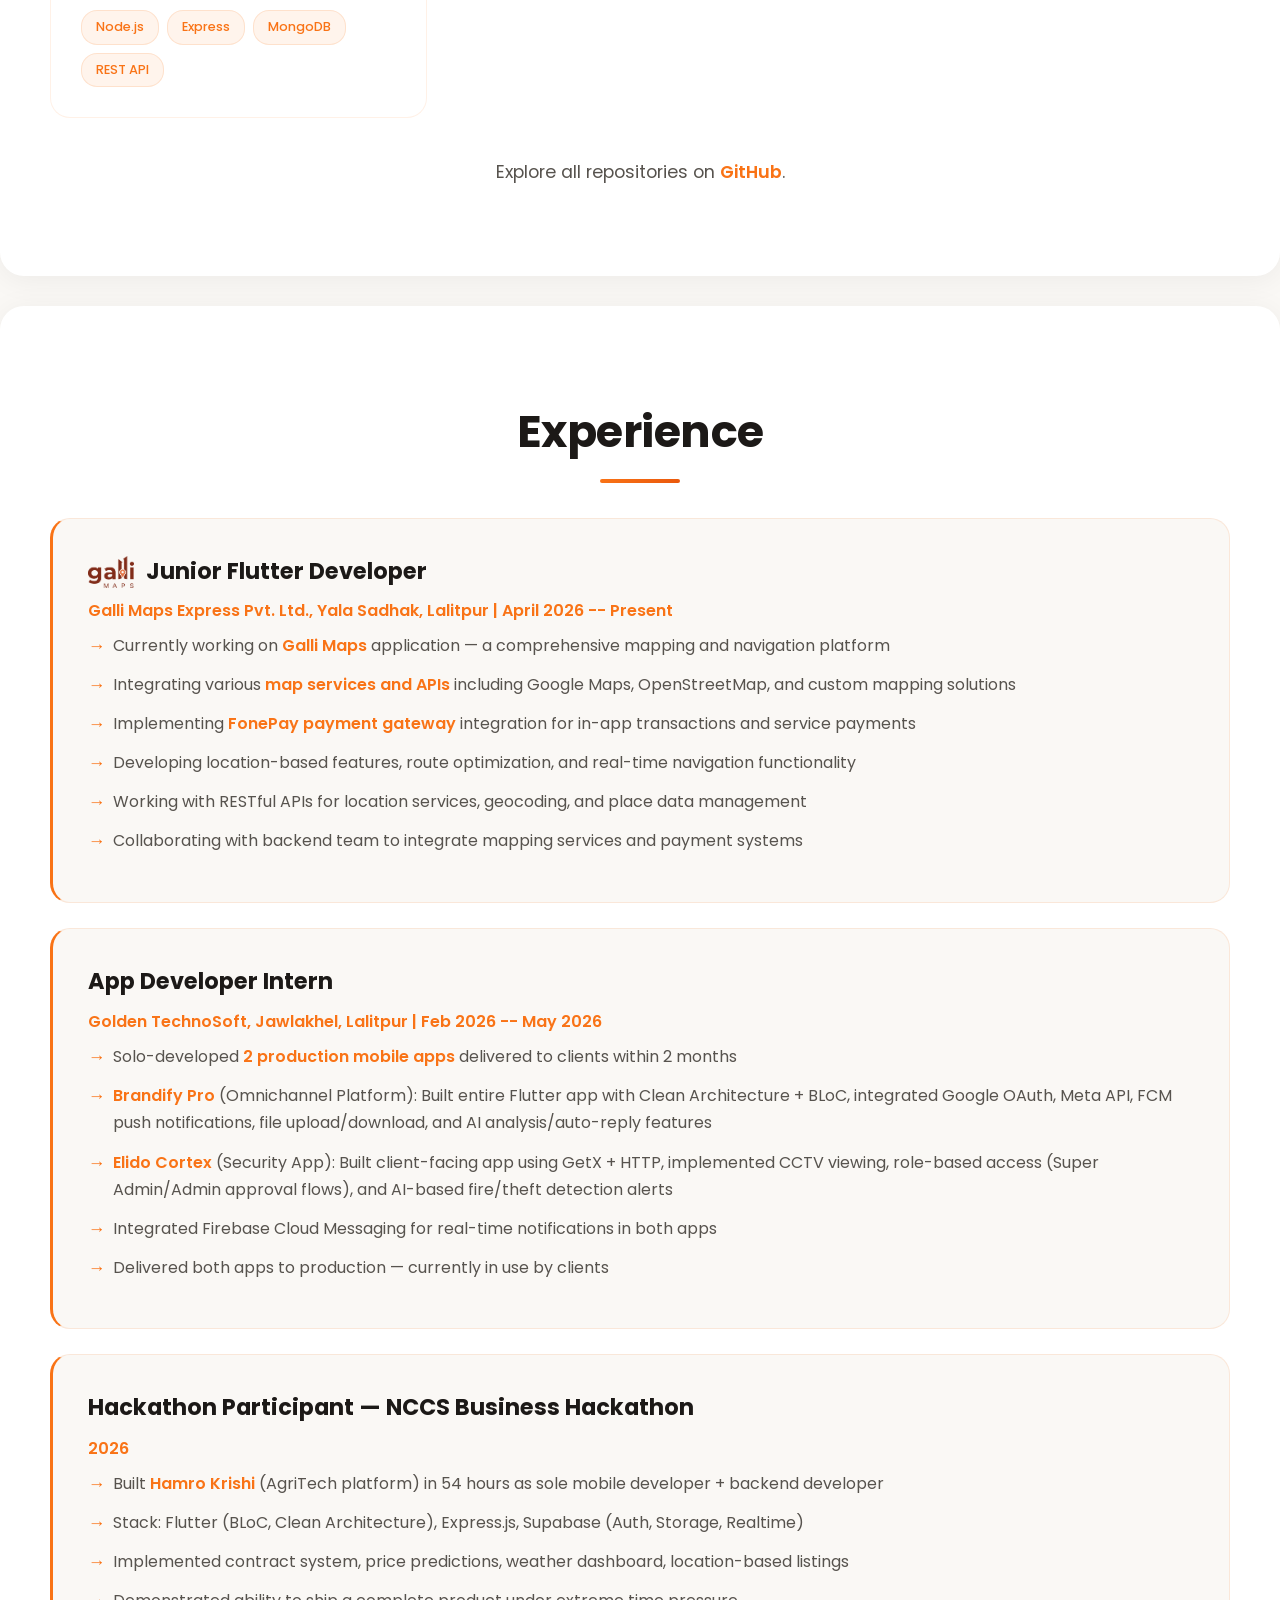
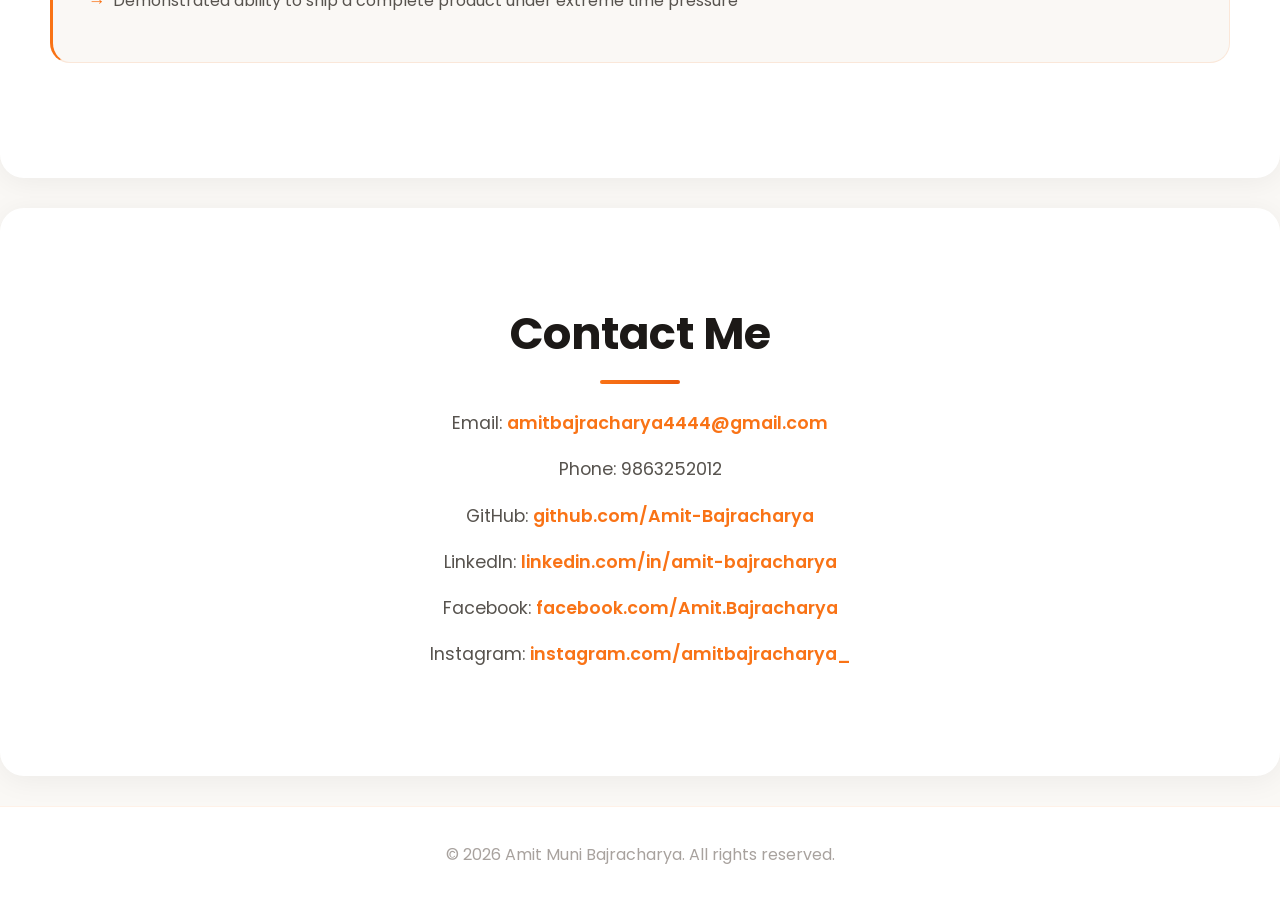
==== commit 955f2dd0: "changed portfolio" ====
--- a/index.html
+++ b/index.html
@@ -22,7 +22,7 @@
         <div class="bubble"></div>
     </div>
 
-    <!-- Navigation -->
+    <!-- Navigation --> 
     <nav class="navbar">
         <div class="nav-container">
             <div class="nav-logo">Amit Muni Bajracharya</div>
@@ -64,13 +64,17 @@
                 </div>
                 <div class="hero-text">
                     <h1 class="fade-in"><span>Amit Muni</span> Bajracharya</h1>
-                    <p class="fade-in-delay">Full Stack Mobile Developer</p>
-                    <p class="fade-in-delay-2">Node.js, Express, Flutter (Firebase & Supabase)</p>
-                    <div class="buttons fade-in-delay-3">
+                    <div class="fade-in-delay" style="display: flex; align-items: center; gap: 12px; margin-top: 0px; margin-bottom: 5px;">
+                        <img src="assets/galli.png" alt="Galli Maps" style="height: 30px; width: auto;">
+                        <h2 style="font-weight: 600; font-size: 1.4em; margin: 0;">Currently Working as Junior Flutter Developer at Galli Maps</h2>
+                    </div>
+                    <p class="fade-in-delay-2" style="font-size: 1.3em; font-weight: 700; color: #1c1917; margin-bottom: 5px; margin-top: 20px;">Full Stack Mobile Developer</p>
+                    <p class="fade-in-delay-3" style="font-size: 1.05em; color: #3a342e; margin-top: 5px;">Node.js, Express, Flutter (Firebase & Supabase)</p>
+                    <div class="buttons fade-in-delay-4">
                         <a href="#projects" class="btn btn-primary">View Projects</a>
                         <a href="#contact" class="btn btn-secondary">Contact Me</a>
                     </div>
-                    <div class="social-links fade-in-delay-4">
+                    <div class="social-links fade-in-delay-5">
                         <a href="https://github.com/Amit-Bajracharya" target="_blank"><i class="fab fa-github"></i></a>
                         <a href="https://www.linkedin.com/in/amit-bajracharya-52b5b037b/" target="_blank"><i class="fab fa-linkedin"></i></a>
                         <a href="https://www.facebook.com/Amit.Bajracharya" target="_blank"><i class="fab fa-facebook"></i></a>
@@ -101,7 +105,7 @@
                 <div class="about-intro-section">
                     <span class="about-tag">Full Stack Mobile Developer</span>
                     <h3 class="about-headline">Building Production-Ready Mobile Apps with Clean Architecture & Modern Tech Stack</h3>
-                    <p class="about-bio">I'm a BCA student at NCCS, Kathmandu with <strong>real-world production experience</strong>. Currently working as Junior Flutter Developer at <b>Galli Maps</b>. I'm building comprehensive mapping solutions with advanced API integrations and payment systems. Previously, during my internship at <b>Golden TechnoSoft</b>, I solo-developed and delivered 2 client-facing Flutter applications in just 2 months.</p>
+                    <p class="about-bio">I'm a BCA student at NCCS, Kathmandu with <strong>real-world production experience</strong>. Currently working as Junior Flutter Developer at Galli Maps Express, I'm building comprehensive mapping solutions with advanced API integrations and payment systems. Previously, during my internship at Golden TechnoSoft, I solo-developed and delivered 2 client-facing Flutter applications in just 2 months.</p>
                     <p class="about-bio-secondary">My work spans from complex mapping platforms with FonePay integration to social media management platforms with AI features and security monitoring systems with real-time CCTV. I specialize in Clean Architecture patterns (BLoC, GetX), map services integration, payment gateways, and seamless third-party API integrations.</p>
                     <div class="about-cta">
                         <a href="#projects" class="btn-about">View My Work</a>
@@ -230,52 +234,6 @@
                     </div>
                 </div>
             </div>
-        </div>
-    </section>
-
-    <!-- Experience -->
-    <section id="experience">
-        <h2 class="section-title">Experience</h2>
-        <div class="experience-card">
-            <div style="display: flex; align-items: center; gap: 12px; margin-bottom: 8px;">
-                <img src="assets/galli.png" alt="Galli Maps" style="height: 32px; width: auto;">
-                <h3 style="margin: 0;">Junior Flutter Developer</h3>
-            </div>
-            <p class="experience-company">Galli Maps Express Pvt. Ltd., Yala Sadhak, Lalitpur | April 2026 -- Present</p>
-          
-            <ul>
-                <li>Currently working on <strong>Galli Maps</strong> application — a comprehensive mapping and navigation platform</li>
-                <li>Integrating various <strong>map services and APIs</strong> including Google Maps, OpenStreetMap, and custom mapping solutions</li>
-                <li>Implementing <strong>FonePay payment gateway</strong> integration for in-app transactions and service payments</li>
-                <li>Developing location-based features, route optimization, and real-time navigation functionality</li>
-                <li>Working with RESTful APIs for location services, geocoding, and place data management</li>
-                <li>Collaborating with backend team to integrate mapping services and payment systems</li>
-            </ul>
-        </div>
-        <div class="experience-card">
-            <div style="display: flex; align-items: center; gap: 12px; margin-bottom: 8px;">
-                <img src="assets/golden.png" alt="Golden TechnoSoft" style="height: 32px; width: auto;">
-                <h3 style="margin: 0;">App Developer Intern</h3>
-            </div>
-            <p class="experience-company">Golden TechnoSoft, Jawlakhel, Lalitpur | Feb 2026 -- April 2026</p>
-          
-            <ul>
-                <li>Solo-developed <strong>2 production mobile apps</strong> delivered to clients within 2 months</li>
-                <li><strong>Brandify Pro</strong> (Omnichannel Platform): Built entire Flutter app with Clean Architecture + BLoC, integrated Google OAuth, Meta API, FCM push notifications, file upload/download, and AI analysis/auto-reply features</li>
-                <li><strong>Elido Cortex</strong> (Security App): Built client-facing app using GetX + HTTP, implemented CCTV viewing, role-based access (Super Admin/Admin approval flows), and AI-based fire/theft detection alerts</li>
-                <li>Integrated Firebase Cloud Messaging for real-time notifications in both apps</li>
-                <li>Delivered both apps to production — currently in use by clients</li>
-            </ul>
-        </div>
-        <div class="experience-card">
-            <h3>Hackathon Participant — NCCS Business Hackathon</h3>
-            <p class="experience-company">2026</p>
-            <ul>
-                <li>Built <strong>Hamro Krishi</strong> (AgriTech platform) in 54 hours as sole mobile developer + backend developer</li>
-                <li>Stack: Flutter (BLoC, Clean Architecture), Express.js, Supabase (Auth, Storage, Realtime)</li>
-                <li>Implemented contract system, price predictions, weather dashboard, location-based listings</li>
-                <li>Demonstrated ability to ship a complete product under extreme time pressure</li>
-            </ul>
         </div>
     </section>
 
@@ -928,6 +886,49 @@
         </div>
     </section>
 
+    <!-- Experience -->
+    <section id="experience">
+        <h2 class="section-title">Experience</h2>
+        <div class="experience-card">
+            <div style="display: flex; align-items: center; gap: 12px; margin-bottom: 8px;">
+                <img src="assets/galli.png" alt="Galli Maps" style="height: 32px; width: auto;">
+                <h3 style="margin: 0;">Junior Flutter Developer</h3>
+            </div>
+            <p class="experience-company">Galli Maps Express Pvt. Ltd., Yala Sadhak, Lalitpur | April 2026 -- Present</p>
+          
+            <ul>
+                <li>Currently working on <strong>Galli Maps</strong> application — a comprehensive mapping and navigation platform</li>
+                <li>Integrating various <strong>map services and APIs</strong> including Google Maps, OpenStreetMap, and custom mapping solutions</li>
+                <li>Implementing <strong>FonePay payment gateway</strong> integration for in-app transactions and service payments</li>
+                <li>Developing location-based features, route optimization, and real-time navigation functionality</li>
+                <li>Working with RESTful APIs for location services, geocoding, and place data management</li>
+                <li>Collaborating with backend team to integrate mapping services and payment systems</li>
+            </ul>
+        </div>
+        <div class="experience-card">
+            <h3>App Developer Intern</h3>
+            <p class="experience-company">Golden TechnoSoft, Jawlakhel, Lalitpur | Feb 2026 -- May 2026</p>
+          
+            <ul>
+                <li>Solo-developed <strong>2 production mobile apps</strong> delivered to clients within 2 months</li>
+                <li><strong>Brandify Pro</strong> (Omnichannel Platform): Built entire Flutter app with Clean Architecture + BLoC, integrated Google OAuth, Meta API, FCM push notifications, file upload/download, and AI analysis/auto-reply features</li>
+                <li><strong>Elido Cortex</strong> (Security App): Built client-facing app using GetX + HTTP, implemented CCTV viewing, role-based access (Super Admin/Admin approval flows), and AI-based fire/theft detection alerts</li>
+                <li>Integrated Firebase Cloud Messaging for real-time notifications in both apps</li>
+                <li>Delivered both apps to production — currently in use by clients</li>
+            </ul>
+        </div>
+        <div class="experience-card">
+            <h3>Hackathon Participant — NCCS Business Hackathon</h3>
+            <p class="experience-company">2026</p>
+            <ul>
+                <li>Built <strong>Hamro Krishi</strong> (AgriTech platform) in 54 hours as sole mobile developer + backend developer</li>
+                <li>Stack: Flutter (BLoC, Clean Architecture), Express.js, Supabase (Auth, Storage, Realtime)</li>
+                <li>Implemented contract system, price predictions, weather dashboard, location-based listings</li>
+                <li>Demonstrated ability to ship a complete product under extreme time pressure</li>
+            </ul>
+        </div>
+    </section>
+
     <!-- Contact -->
     <section id="contact">
         <h2 class="section-title">Contact Me</h2>
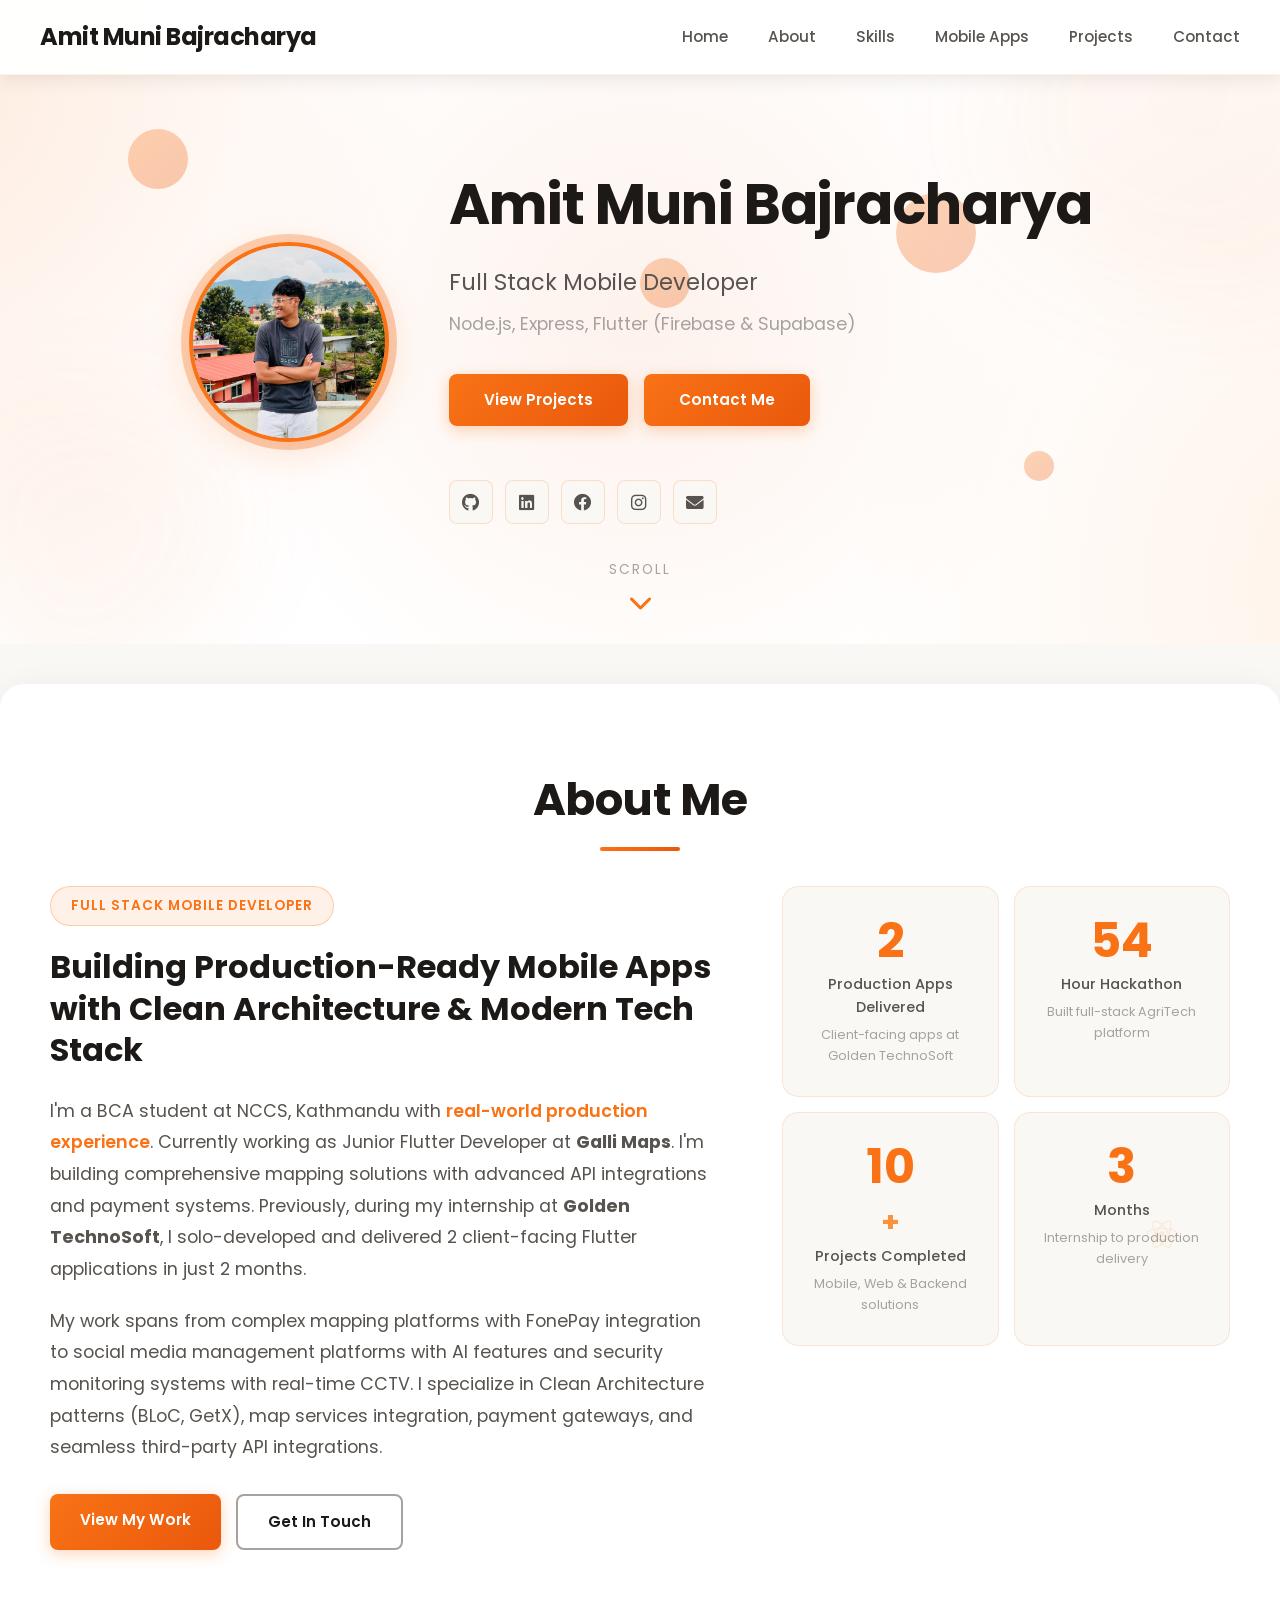
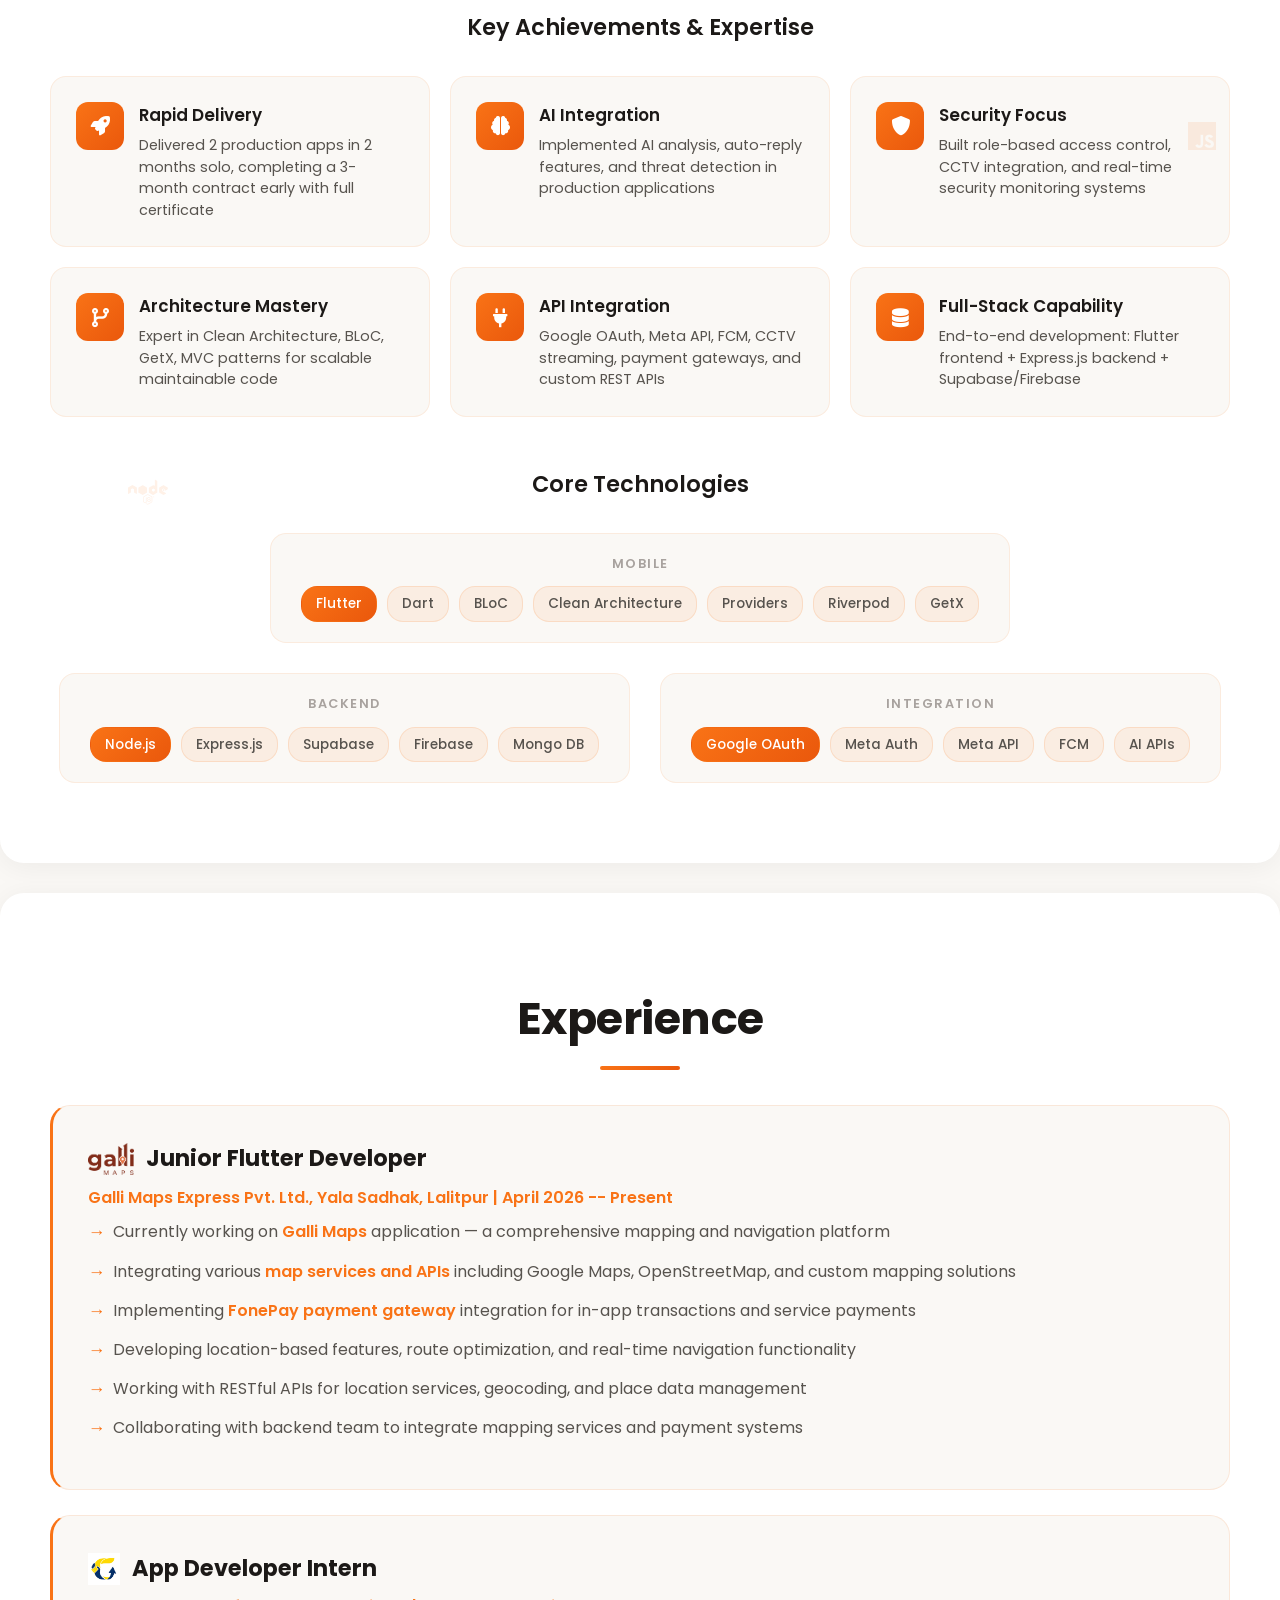
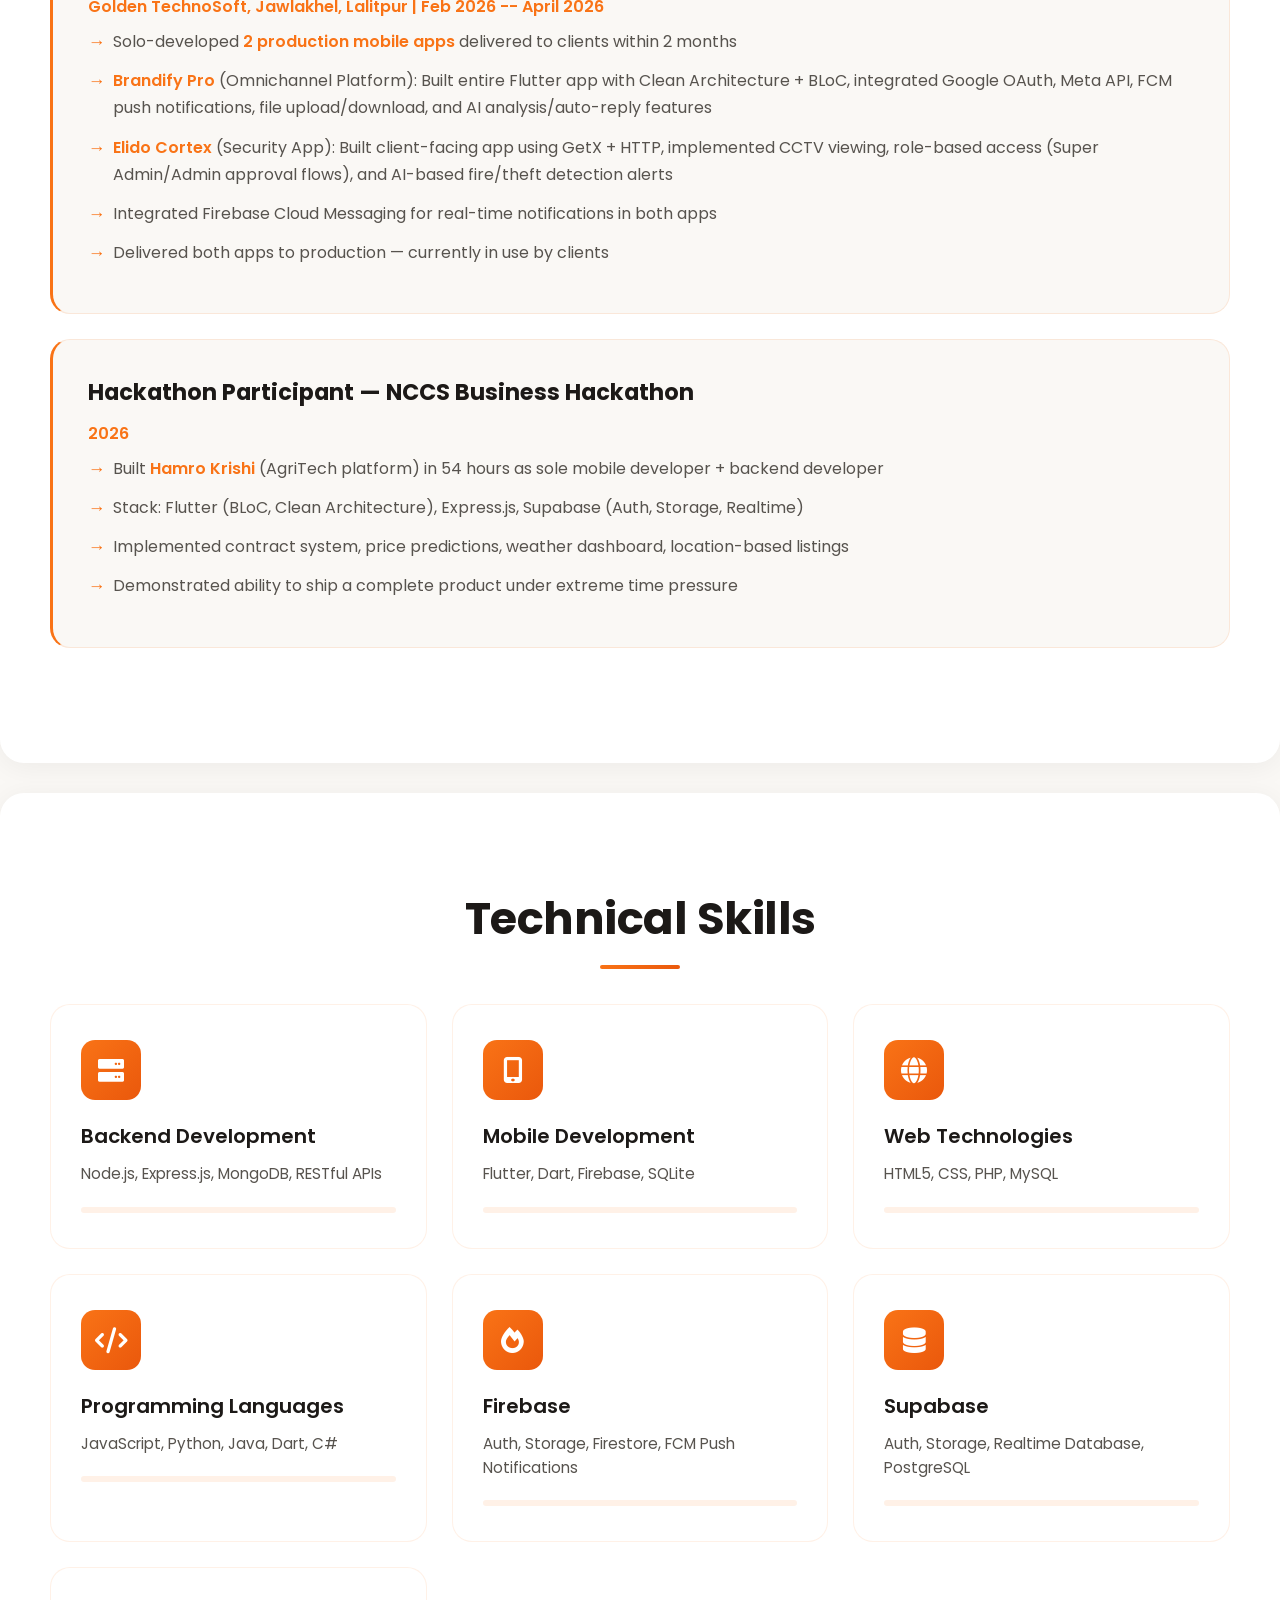
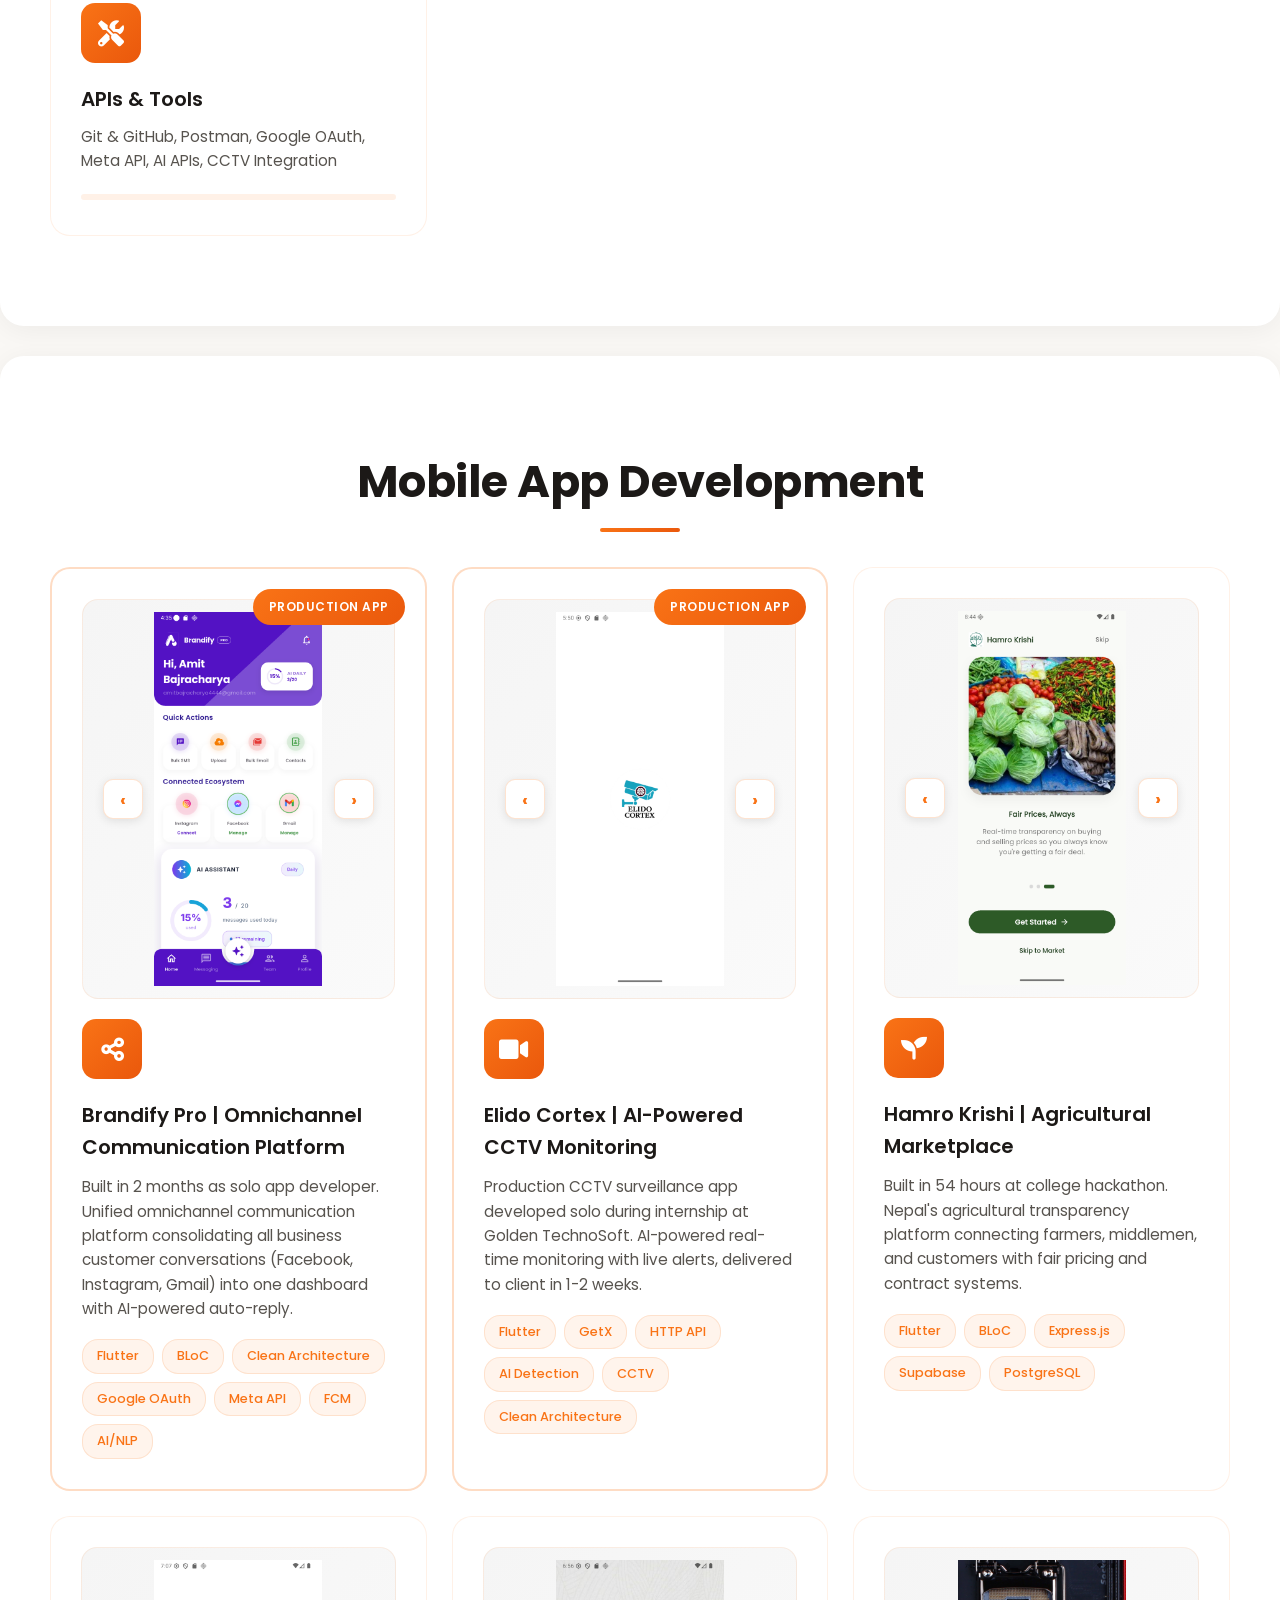
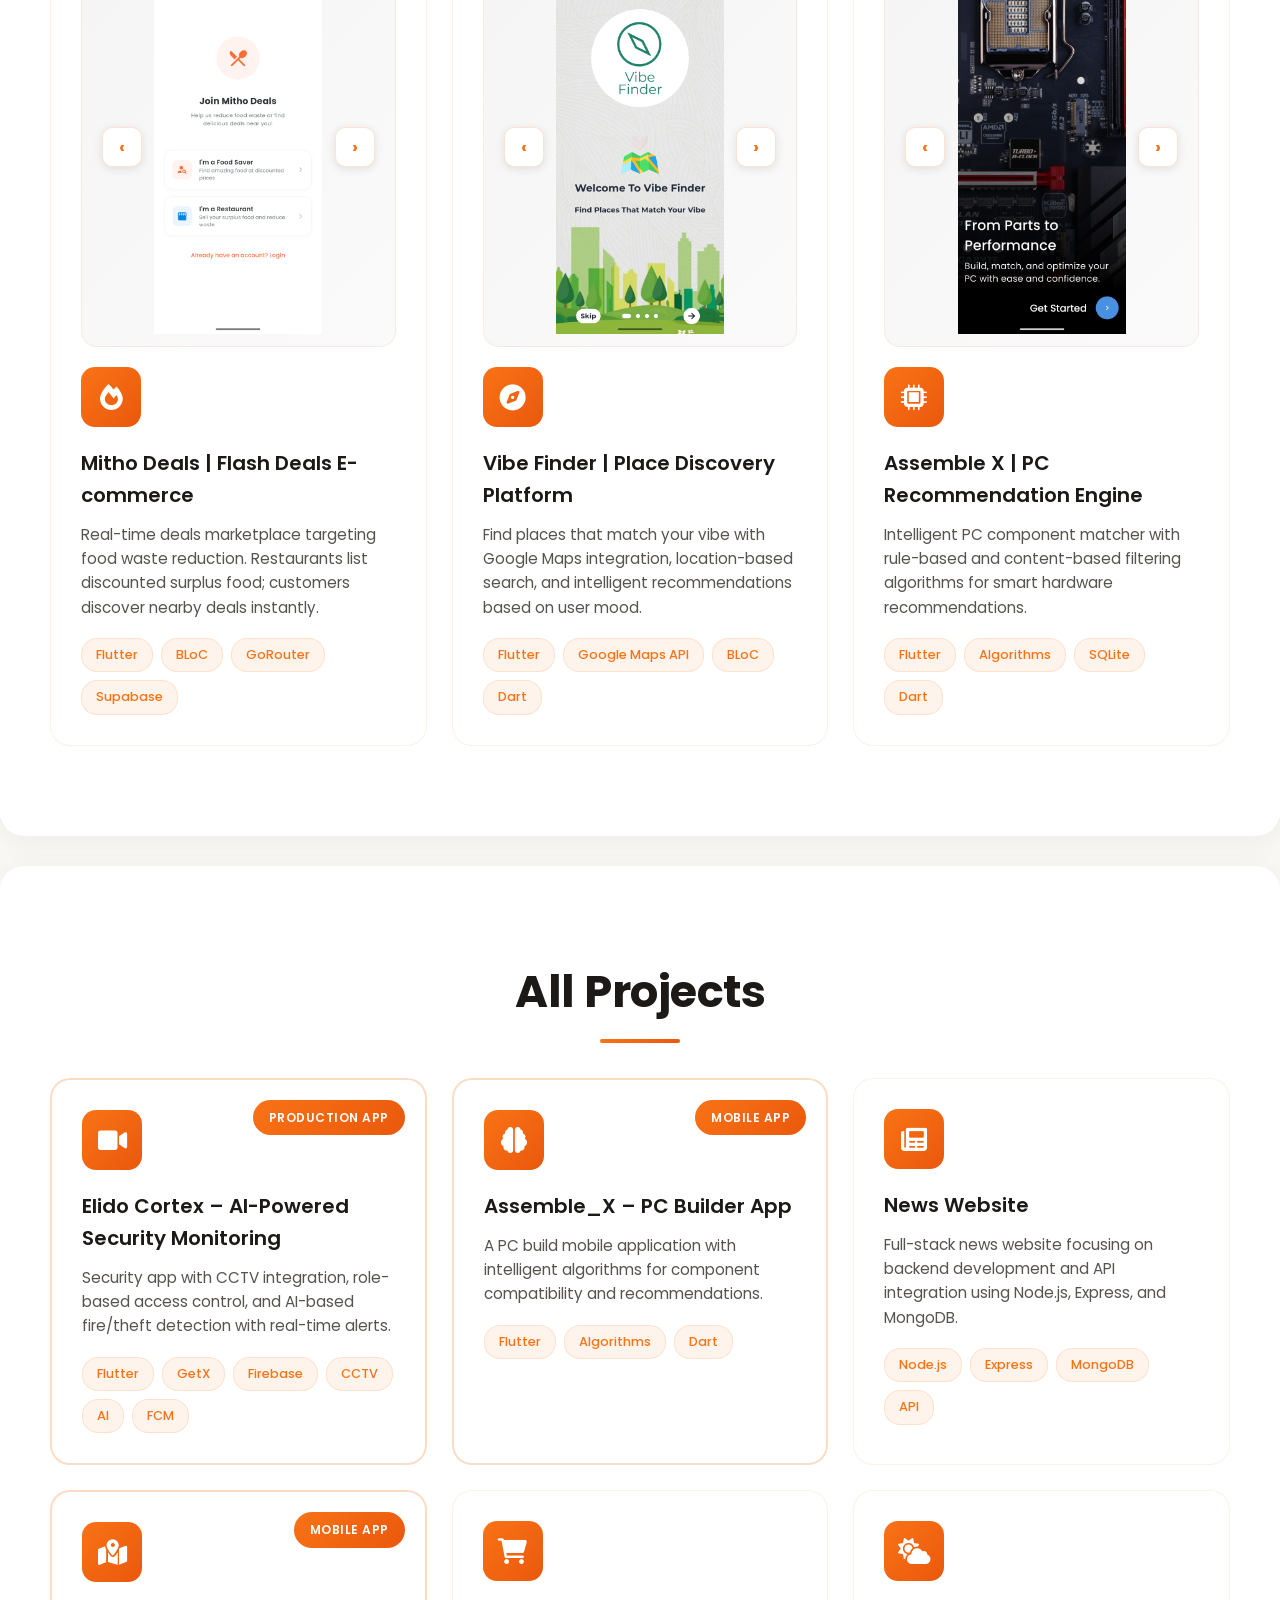
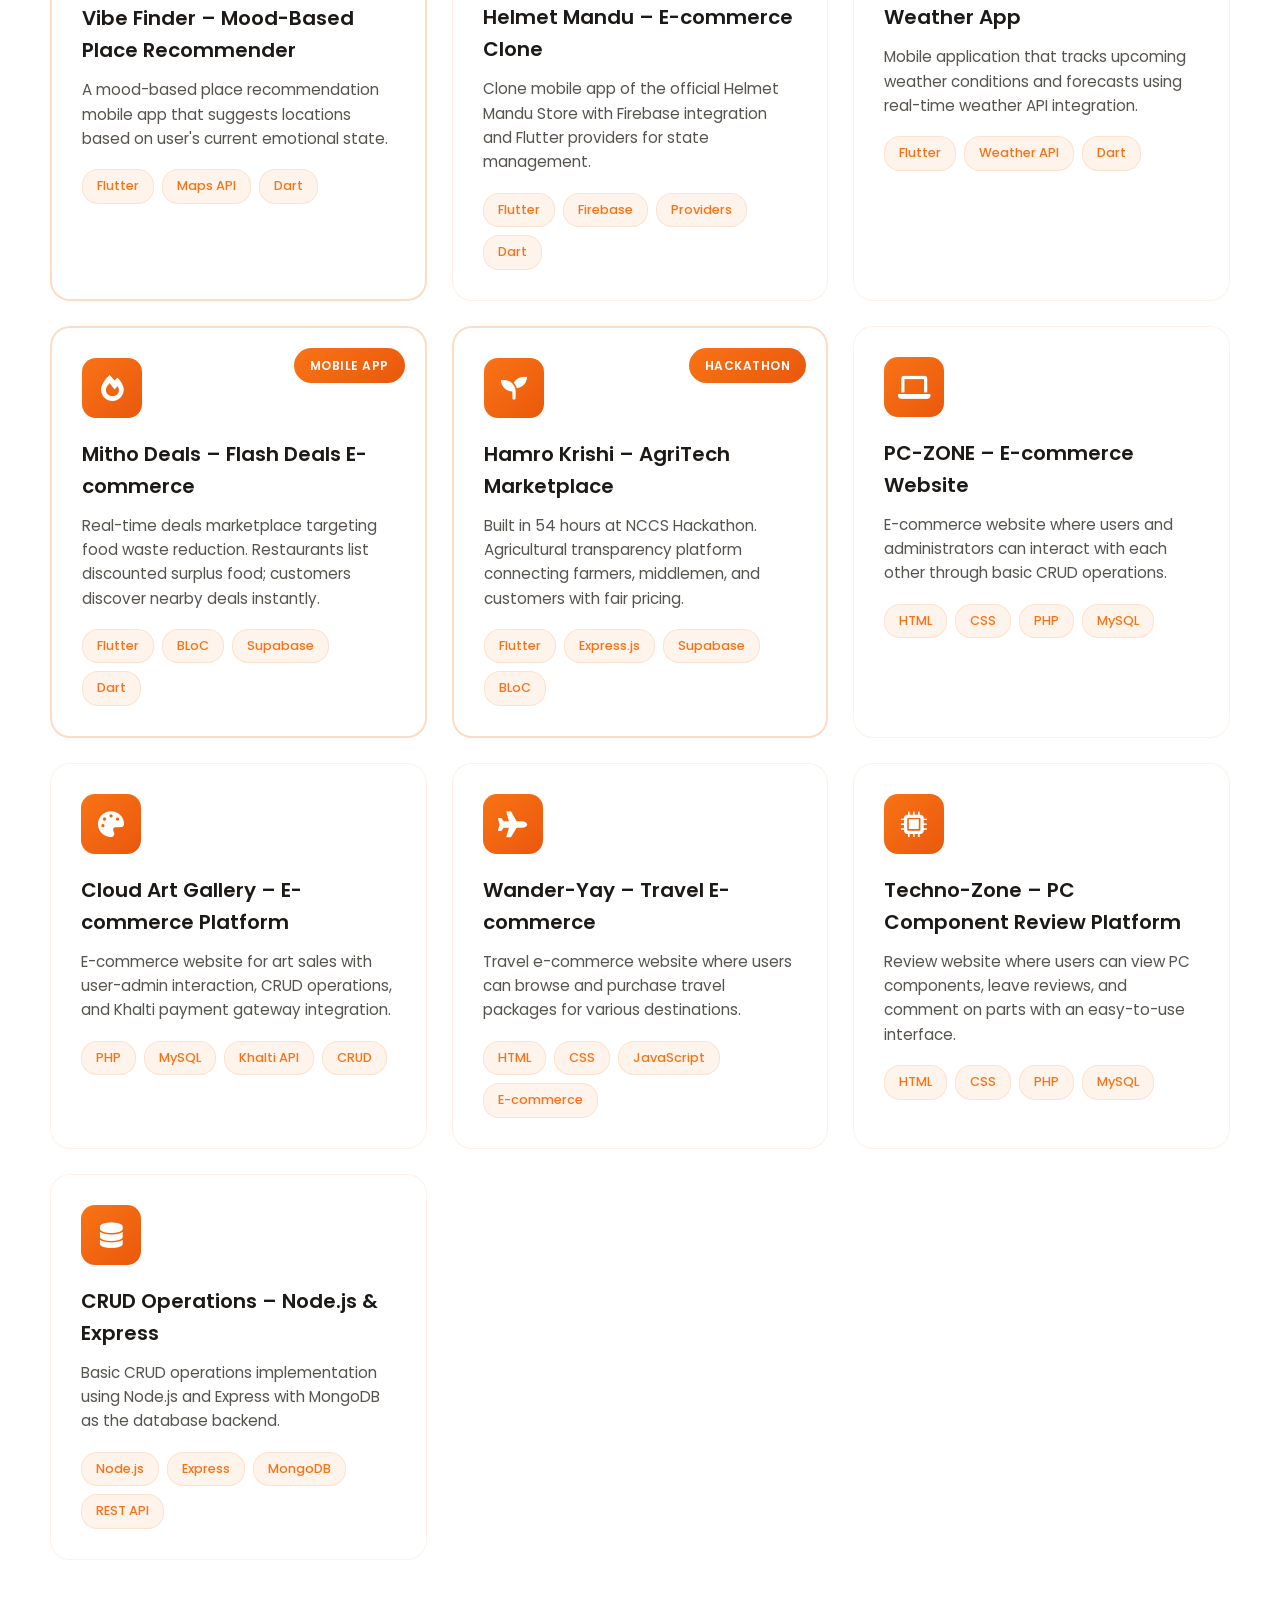
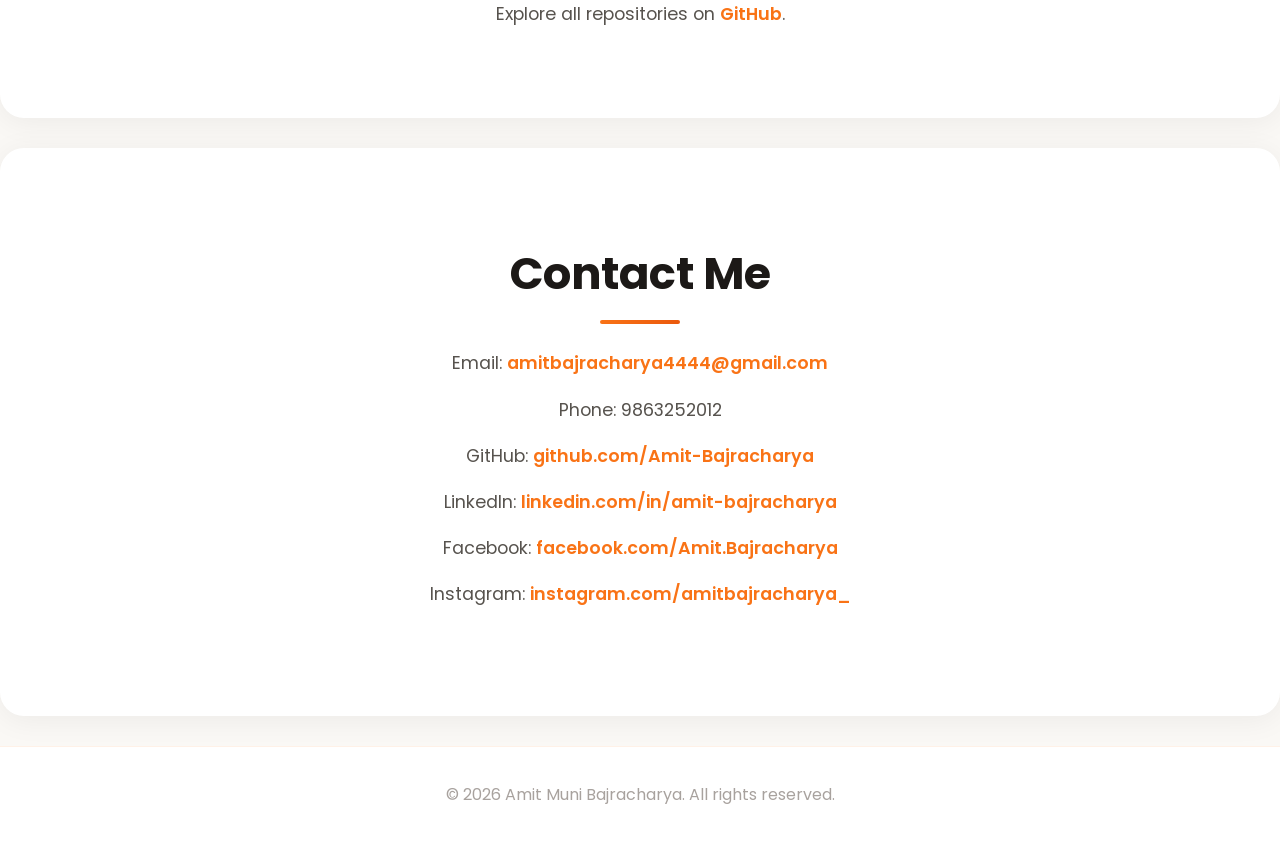
==== commit e55c9389: "changed portfolio" ====
--- a/index.html
+++ b/index.html
@@ -22,7 +22,7 @@
         <div class="bubble"></div>
     </div>
 
-    <!-- Navigation --> 
+    <!-- Navigation -->
     <nav class="navbar">
         <div class="nav-container">
             <div class="nav-logo">Amit Muni Bajracharya</div>
@@ -64,17 +64,13 @@
                 </div>
                 <div class="hero-text">
                     <h1 class="fade-in"><span>Amit Muni</span> Bajracharya</h1>
-                    <div class="fade-in-delay" style="display: flex; align-items: center; gap: 12px; margin-top: 0px; margin-bottom: 5px;">
-                        <img src="assets/galli.png" alt="Galli Maps" style="height: 30px; width: auto;">
-                        <h2 style="font-weight: 600; font-size: 1.4em; margin: 0;">Currently Working as Junior Flutter Developer at Galli Maps</h2>
-                    </div>
-                    <p class="fade-in-delay-2" style="font-size: 1.3em; font-weight: 700; color: #1c1917; margin-bottom: 5px; margin-top: 20px;">Full Stack Mobile Developer</p>
-                    <p class="fade-in-delay-3" style="font-size: 1.05em; color: #3a342e; margin-top: 5px;">Node.js, Express, Flutter (Firebase & Supabase)</p>
-                    <div class="buttons fade-in-delay-4">
+                    <p class="fade-in-delay">Full Stack Mobile Developer</p>
+                    <p class="fade-in-delay-2">Node.js, Express, Flutter (Firebase & Supabase)</p>
+                    <div class="buttons fade-in-delay-3">
                         <a href="#projects" class="btn btn-primary">View Projects</a>
                         <a href="#contact" class="btn btn-secondary">Contact Me</a>
                     </div>
-                    <div class="social-links fade-in-delay-5">
+                    <div class="social-links fade-in-delay-4">
                         <a href="https://github.com/Amit-Bajracharya" target="_blank"><i class="fab fa-github"></i></a>
                         <a href="https://www.linkedin.com/in/amit-bajracharya-52b5b037b/" target="_blank"><i class="fab fa-linkedin"></i></a>
                         <a href="https://www.facebook.com/Amit.Bajracharya" target="_blank"><i class="fab fa-facebook"></i></a>
@@ -105,7 +101,7 @@
                 <div class="about-intro-section">
                     <span class="about-tag">Full Stack Mobile Developer</span>
                     <h3 class="about-headline">Building Production-Ready Mobile Apps with Clean Architecture & Modern Tech Stack</h3>
-                    <p class="about-bio">I'm a BCA student at NCCS, Kathmandu with <strong>real-world production experience</strong>. Currently working as Junior Flutter Developer at Galli Maps Express, I'm building comprehensive mapping solutions with advanced API integrations and payment systems. Previously, during my internship at Golden TechnoSoft, I solo-developed and delivered 2 client-facing Flutter applications in just 2 months.</p>
+                    <p class="about-bio">I'm a BCA student at NCCS, Kathmandu with <strong>real-world production experience</strong>. Currently working as Junior Flutter Developer at <b>Galli Maps</b>. I'm building comprehensive mapping solutions with advanced API integrations and payment systems. Previously, during my internship at <b>Golden TechnoSoft</b>, I solo-developed and delivered 2 client-facing Flutter applications in just 2 months.</p>
                     <p class="about-bio-secondary">My work spans from complex mapping platforms with FonePay integration to social media management platforms with AI features and security monitoring systems with real-time CCTV. I specialize in Clean Architecture patterns (BLoC, GetX), map services integration, payment gateways, and seamless third-party API integrations.</p>
                     <div class="about-cta">
                         <a href="#projects" class="btn-about">View My Work</a>
@@ -234,6 +230,52 @@
                     </div>
                 </div>
             </div>
+        </div>
+    </section>
+
+    <!-- Experience -->
+    <section id="experience">
+        <h2 class="section-title">Experience</h2>
+        <div class="experience-card">
+            <div style="display: flex; align-items: center; gap: 12px; margin-bottom: 8px;">
+                <img src="assets/galli.png" alt="Galli Maps" style="height: 32px; width: auto;">
+                <h3 style="margin: 0;">Junior Flutter Developer</h3>
+            </div>
+            <p class="experience-company">Galli Maps Express Pvt. Ltd., Yala Sadhak, Lalitpur | April 2026 -- Present</p>
+          
+            <ul>
+                <li>Currently working on <strong>Galli Maps</strong> application — a comprehensive mapping and navigation platform</li>
+                <li>Integrating various <strong>map services and APIs</strong> including Google Maps, OpenStreetMap, and custom mapping solutions</li>
+                <li>Implementing <strong>FonePay payment gateway</strong> integration for in-app transactions and service payments</li>
+                <li>Developing location-based features, route optimization, and real-time navigation functionality</li>
+                <li>Working with RESTful APIs for location services, geocoding, and place data management</li>
+                <li>Collaborating with backend team to integrate mapping services and payment systems</li>
+            </ul>
+        </div>
+        <div class="experience-card">
+            <div style="display: flex; align-items: center; gap: 12px; margin-bottom: 8px;">
+                <img src="assets/golden.png" alt="Golden TechnoSoft" style="height: 32px; width: auto;">
+                <h3 style="margin: 0;">App Developer Intern</h3>
+            </div>
+            <p class="experience-company">Golden TechnoSoft, Jawlakhel, Lalitpur | Feb 2026 -- April 2026</p>
+          
+            <ul>
+                <li>Solo-developed <strong>2 production mobile apps</strong> delivered to clients within 2 months</li>
+                <li><strong>Brandify Pro</strong> (Omnichannel Platform): Built entire Flutter app with Clean Architecture + BLoC, integrated Google OAuth, Meta API, FCM push notifications, file upload/download, and AI analysis/auto-reply features</li>
+                <li><strong>Elido Cortex</strong> (Security App): Built client-facing app using GetX + HTTP, implemented CCTV viewing, role-based access (Super Admin/Admin approval flows), and AI-based fire/theft detection alerts</li>
+                <li>Integrated Firebase Cloud Messaging for real-time notifications in both apps</li>
+                <li>Delivered both apps to production — currently in use by clients</li>
+            </ul>
+        </div>
+        <div class="experience-card">
+            <h3>Hackathon Participant — NCCS Business Hackathon</h3>
+            <p class="experience-company">2026</p>
+            <ul>
+                <li>Built <strong>Hamro Krishi</strong> (AgriTech platform) in 54 hours as sole mobile developer + backend developer</li>
+                <li>Stack: Flutter (BLoC, Clean Architecture), Express.js, Supabase (Auth, Storage, Realtime)</li>
+                <li>Implemented contract system, price predictions, weather dashboard, location-based listings</li>
+                <li>Demonstrated ability to ship a complete product under extreme time pressure</li>
+            </ul>
         </div>
     </section>
 
@@ -886,49 +928,6 @@
         </div>
     </section>
 
-    <!-- Experience -->
-    <section id="experience">
-        <h2 class="section-title">Experience</h2>
-        <div class="experience-card">
-            <div style="display: flex; align-items: center; gap: 12px; margin-bottom: 8px;">
-                <img src="assets/galli.png" alt="Galli Maps" style="height: 32px; width: auto;">
-                <h3 style="margin: 0;">Junior Flutter Developer</h3>
-            </div>
-            <p class="experience-company">Galli Maps Express Pvt. Ltd., Yala Sadhak, Lalitpur | April 2026 -- Present</p>
-          
-            <ul>
-                <li>Currently working on <strong>Galli Maps</strong> application — a comprehensive mapping and navigation platform</li>
-                <li>Integrating various <strong>map services and APIs</strong> including Google Maps, OpenStreetMap, and custom mapping solutions</li>
-                <li>Implementing <strong>FonePay payment gateway</strong> integration for in-app transactions and service payments</li>
-                <li>Developing location-based features, route optimization, and real-time navigation functionality</li>
-                <li>Working with RESTful APIs for location services, geocoding, and place data management</li>
-                <li>Collaborating with backend team to integrate mapping services and payment systems</li>
-            </ul>
-        </div>
-        <div class="experience-card">
-            <h3>App Developer Intern</h3>
-            <p class="experience-company">Golden TechnoSoft, Jawlakhel, Lalitpur | Feb 2026 -- May 2026</p>
-          
-            <ul>
-                <li>Solo-developed <strong>2 production mobile apps</strong> delivered to clients within 2 months</li>
-                <li><strong>Brandify Pro</strong> (Omnichannel Platform): Built entire Flutter app with Clean Architecture + BLoC, integrated Google OAuth, Meta API, FCM push notifications, file upload/download, and AI analysis/auto-reply features</li>
-                <li><strong>Elido Cortex</strong> (Security App): Built client-facing app using GetX + HTTP, implemented CCTV viewing, role-based access (Super Admin/Admin approval flows), and AI-based fire/theft detection alerts</li>
-                <li>Integrated Firebase Cloud Messaging for real-time notifications in both apps</li>
-                <li>Delivered both apps to production — currently in use by clients</li>
-            </ul>
-        </div>
-        <div class="experience-card">
-            <h3>Hackathon Participant — NCCS Business Hackathon</h3>
-            <p class="experience-company">2026</p>
-            <ul>
-                <li>Built <strong>Hamro Krishi</strong> (AgriTech platform) in 54 hours as sole mobile developer + backend developer</li>
-                <li>Stack: Flutter (BLoC, Clean Architecture), Express.js, Supabase (Auth, Storage, Realtime)</li>
-                <li>Implemented contract system, price predictions, weather dashboard, location-based listings</li>
-                <li>Demonstrated ability to ship a complete product under extreme time pressure</li>
-            </ul>
-        </div>
-    </section>
-
     <!-- Contact -->
     <section id="contact">
         <h2 class="section-title">Contact Me</h2>
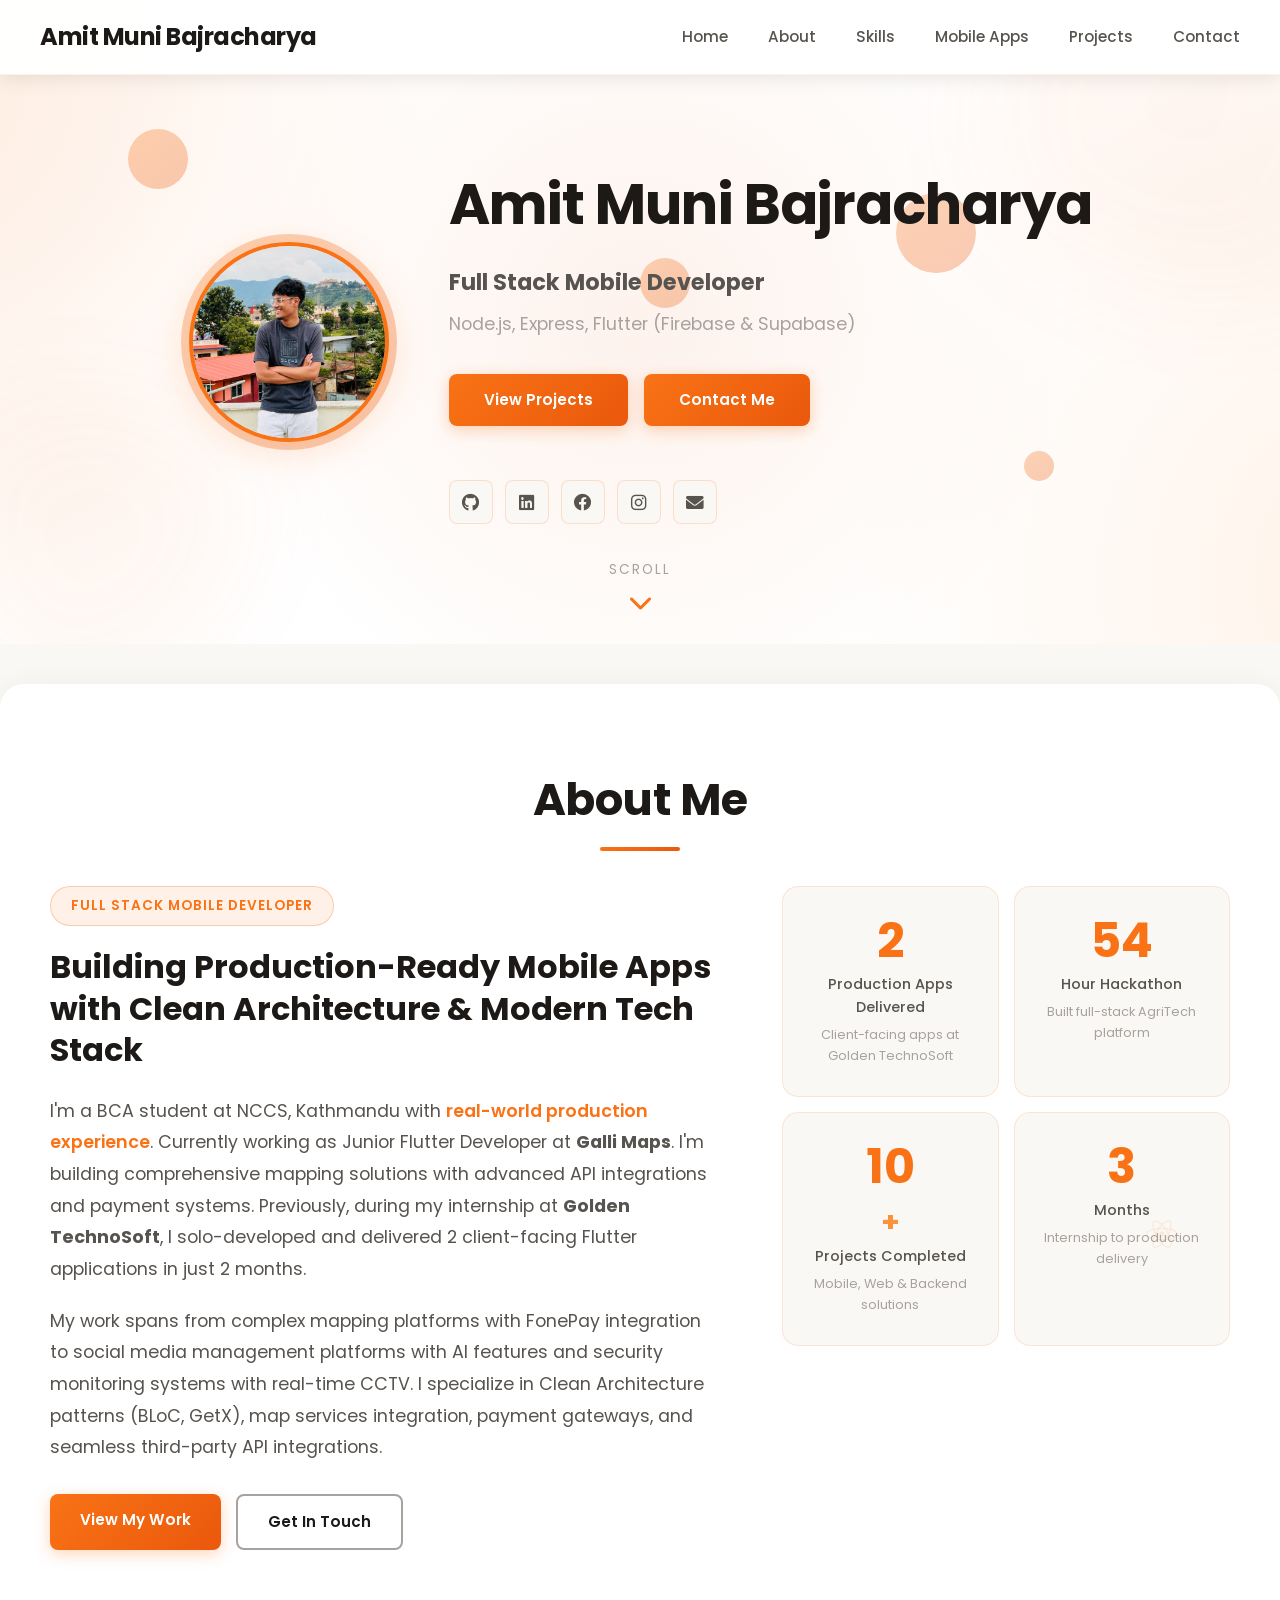
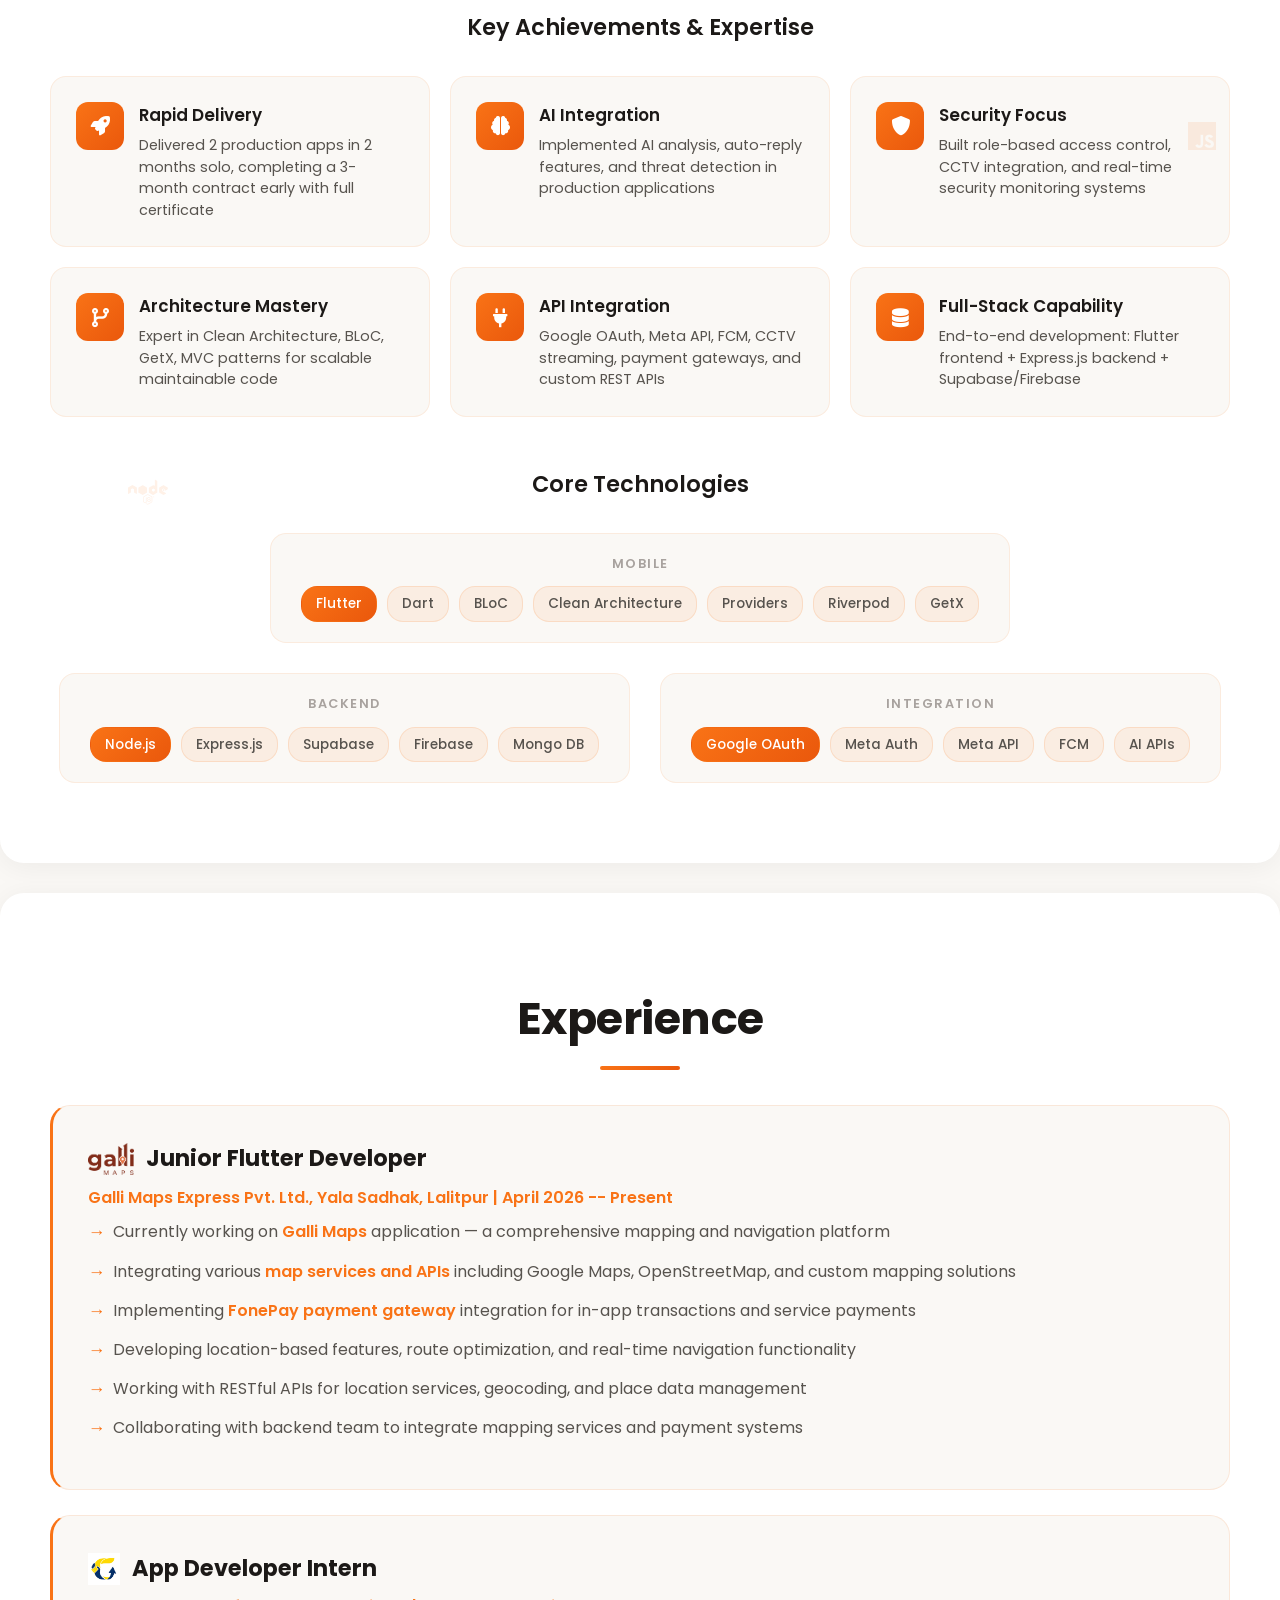
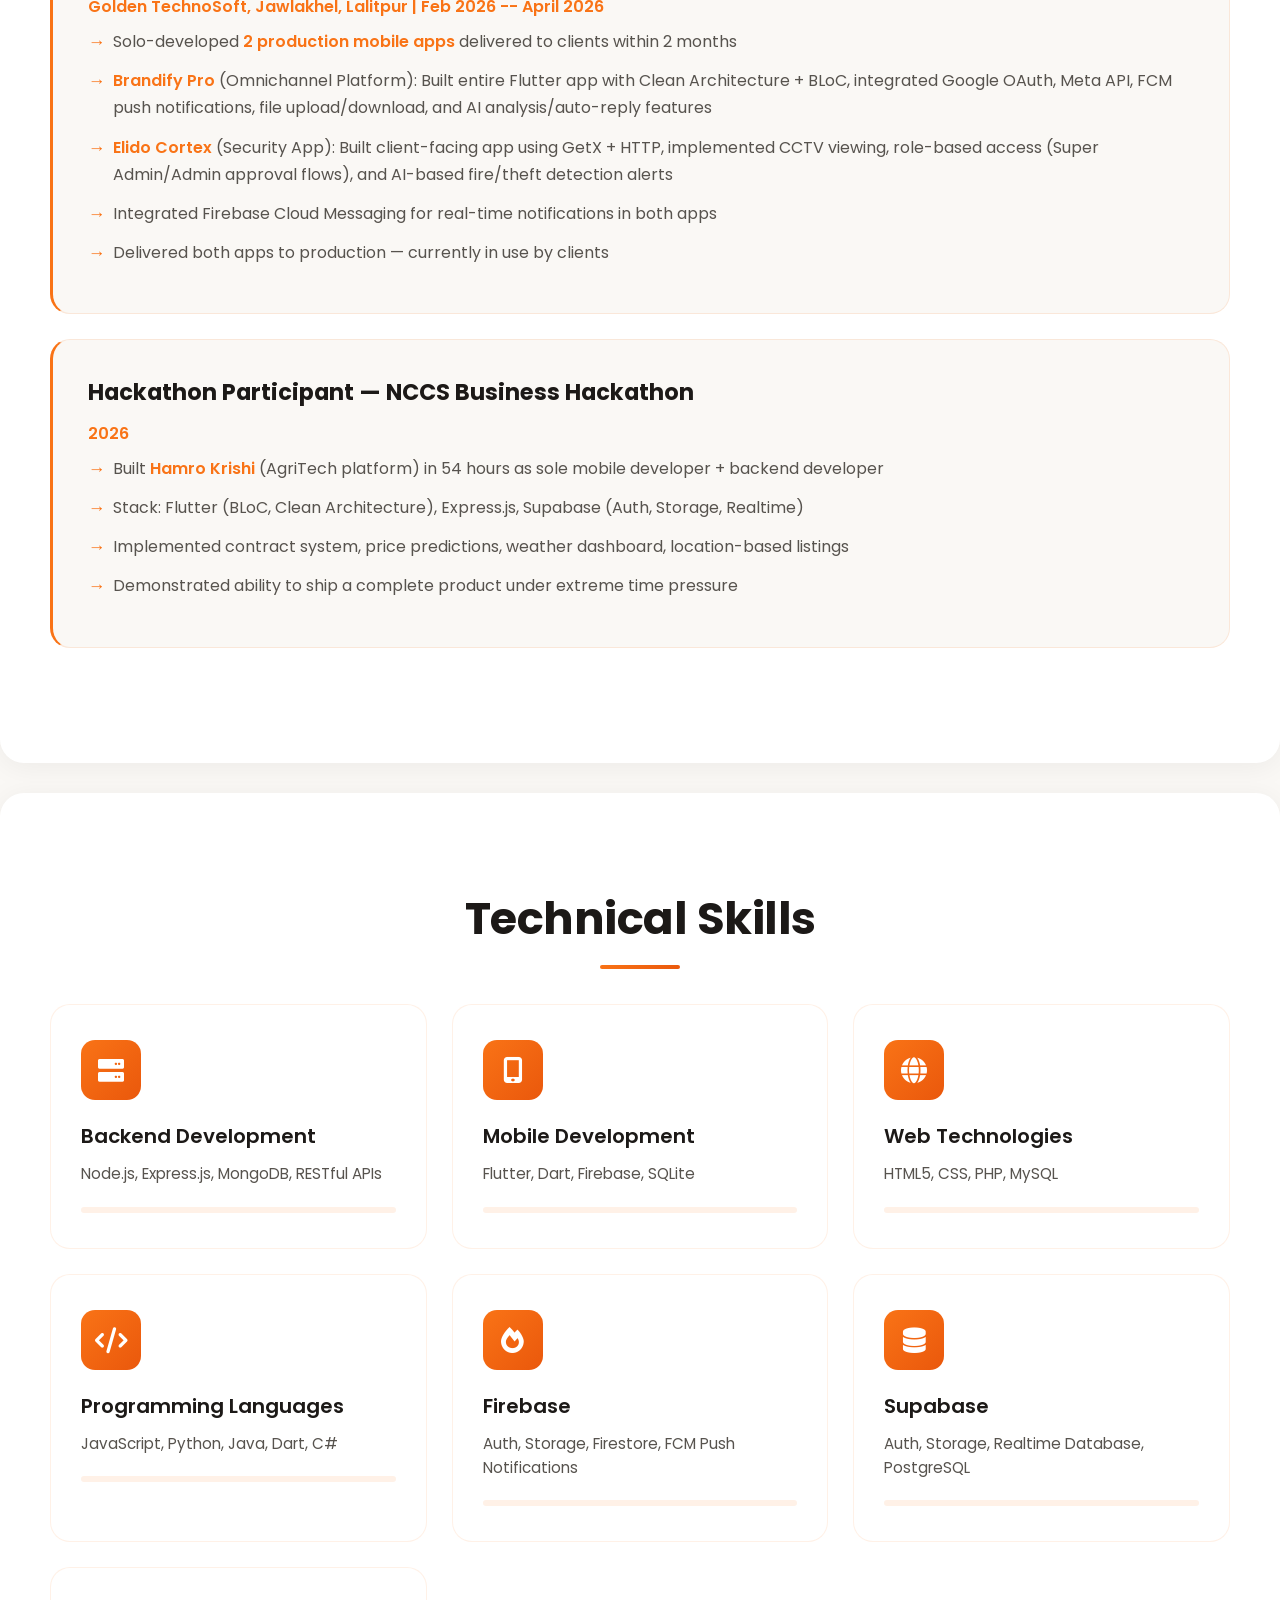
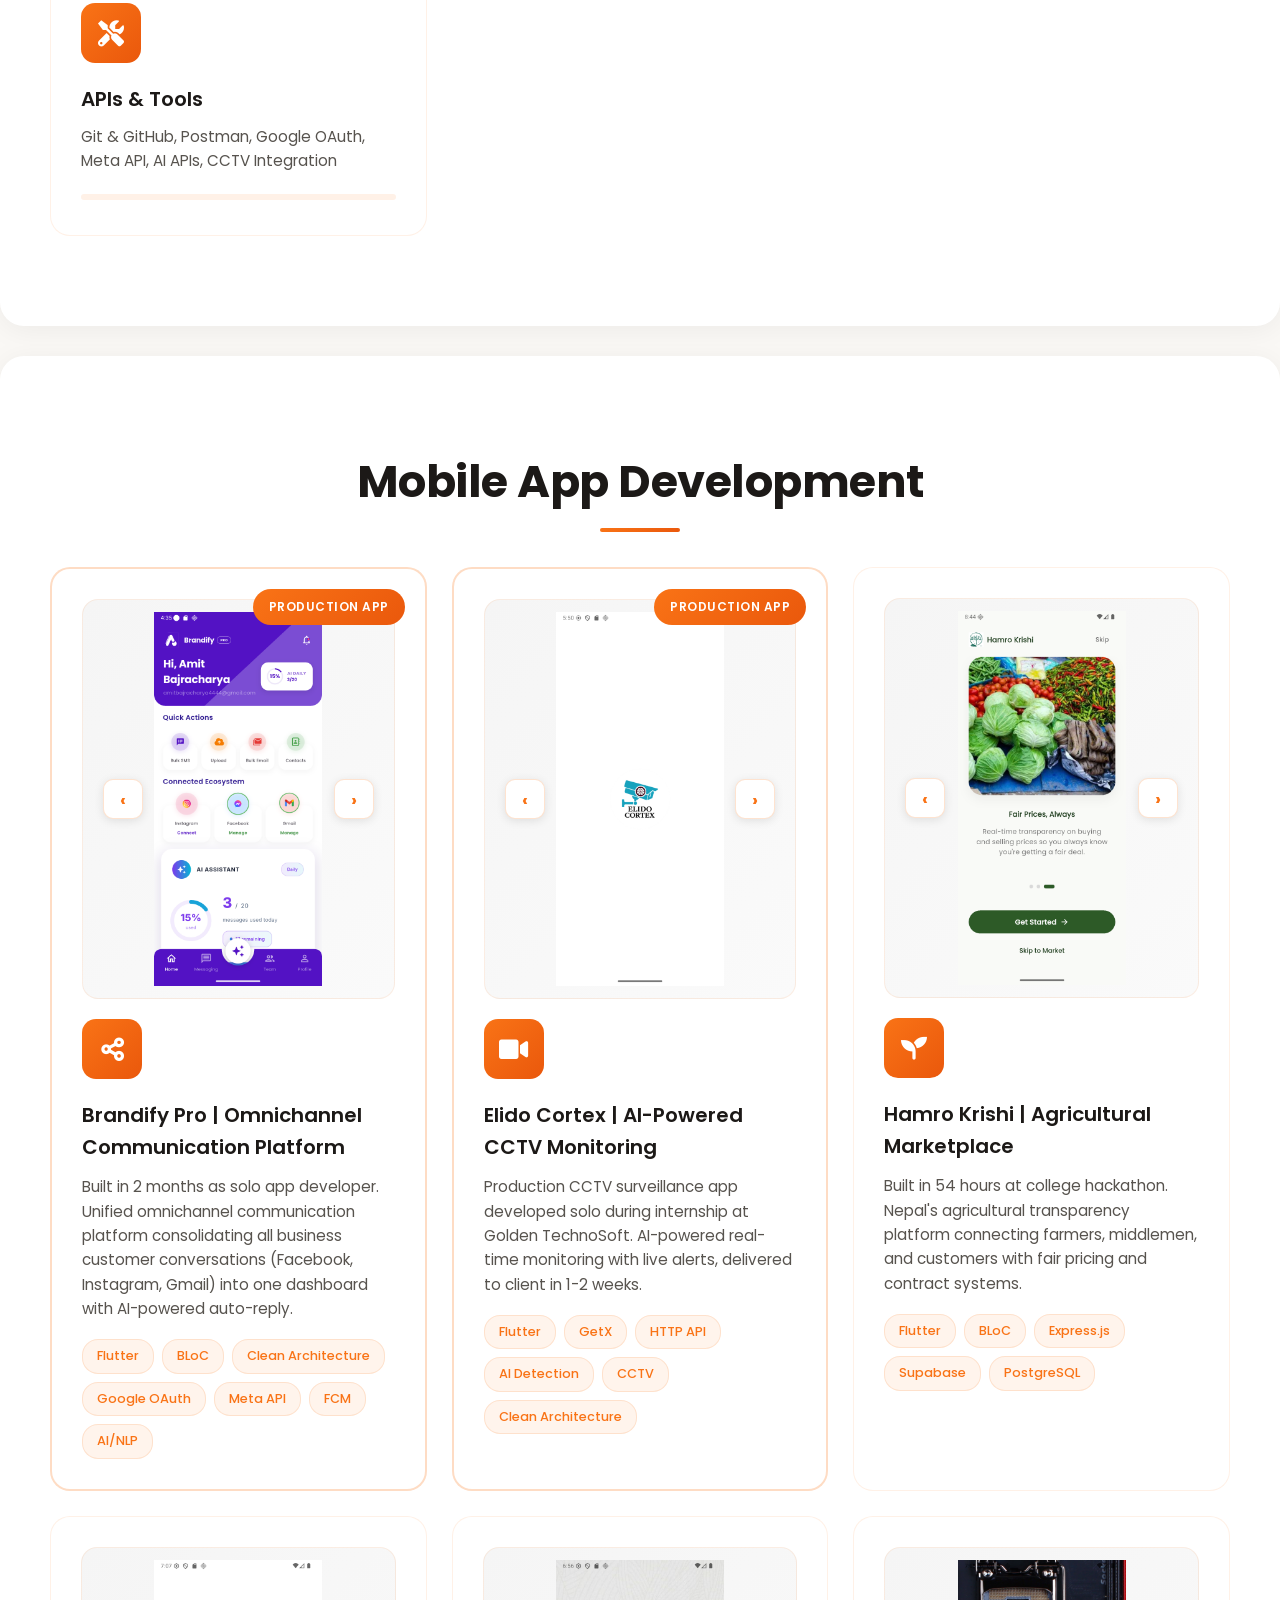
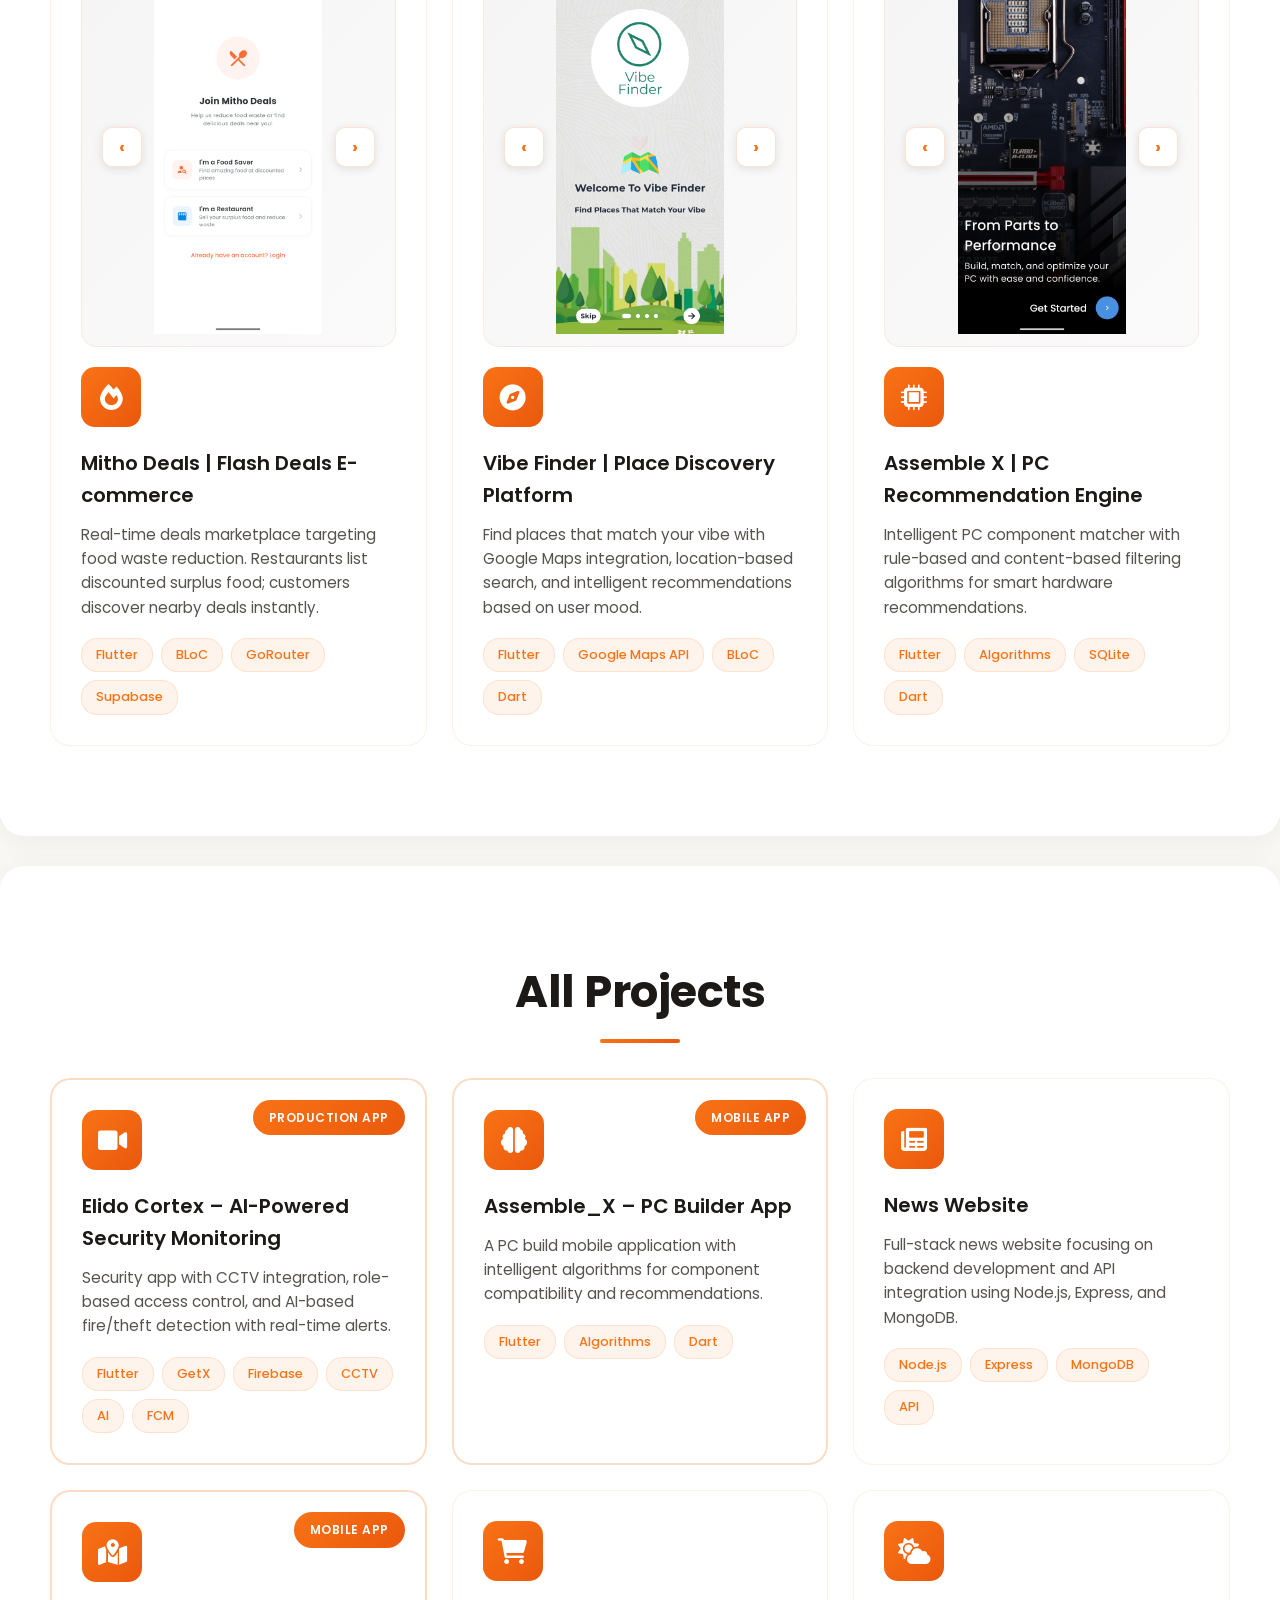
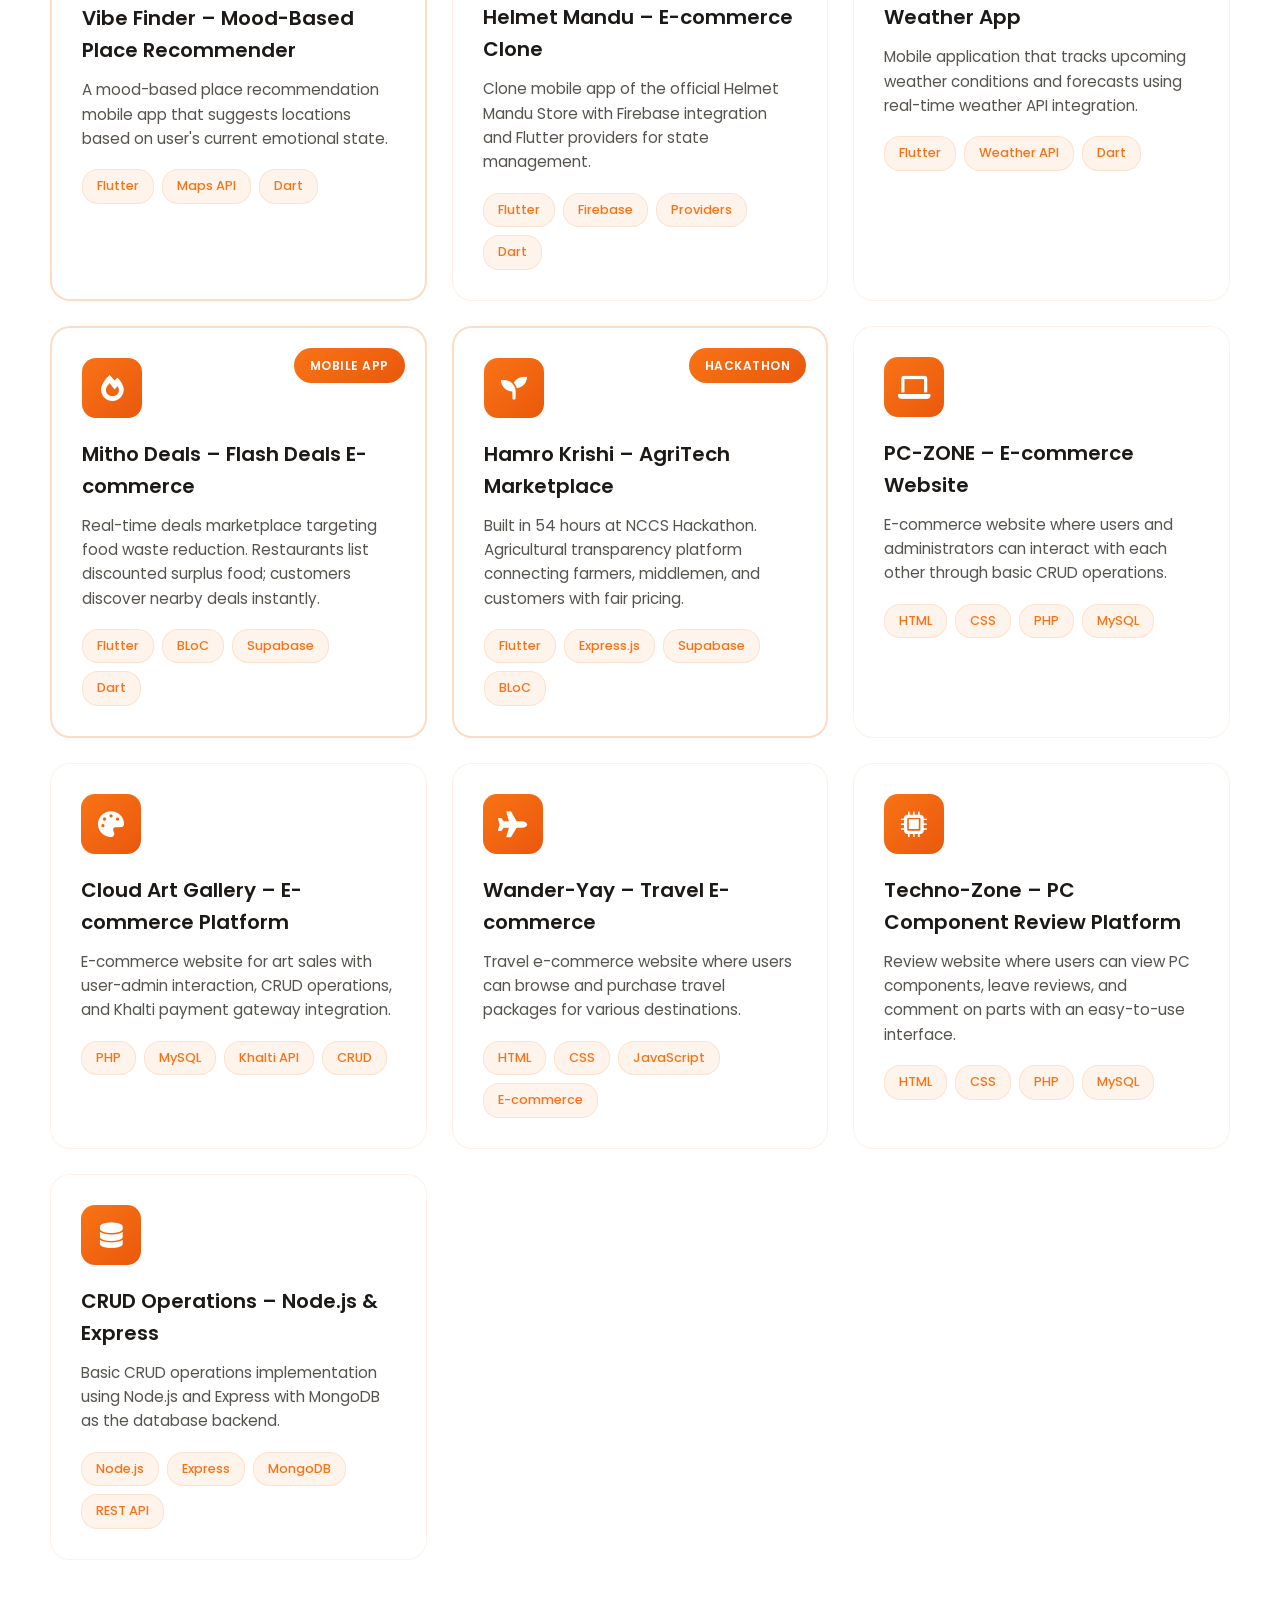
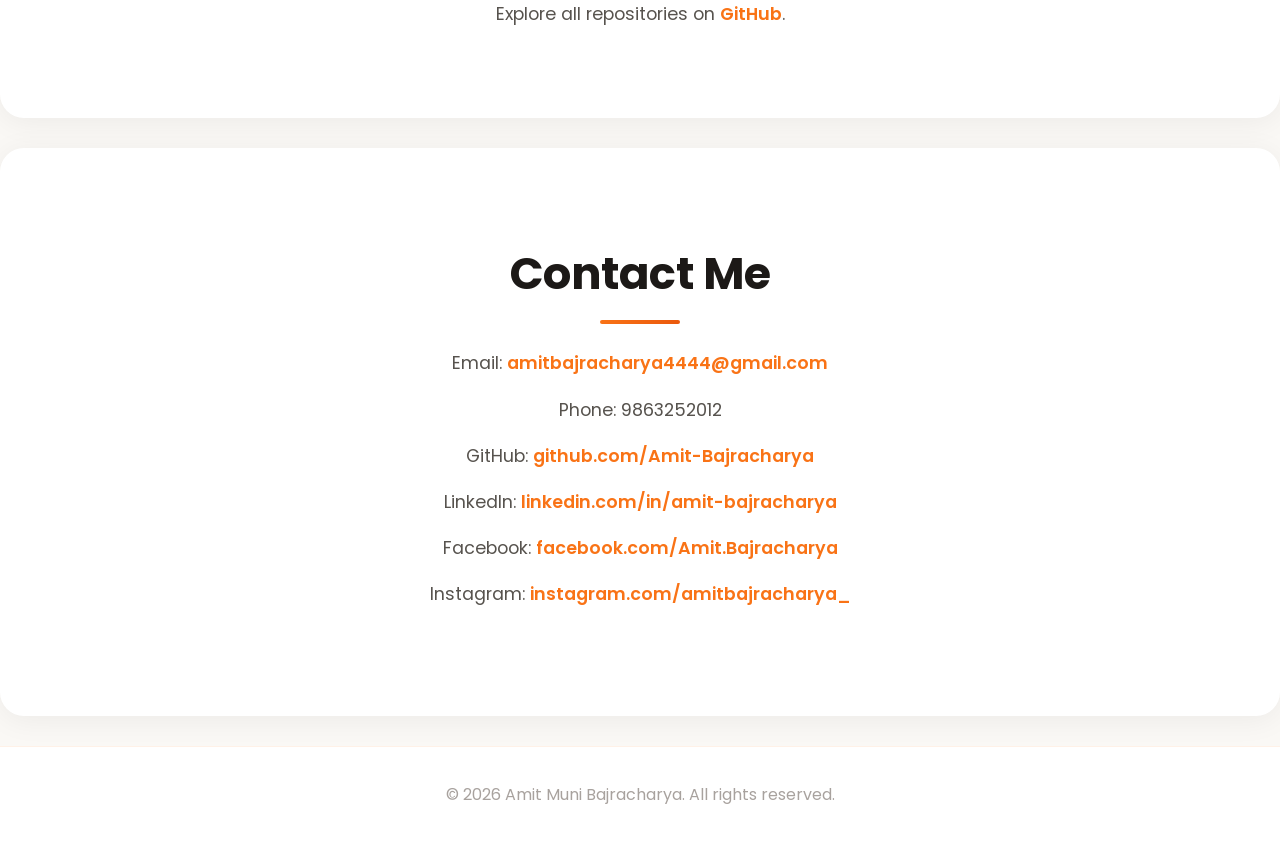
==== commit c21cf424: "reviewed changes" ====
--- a/index.html
+++ b/index.html
@@ -64,7 +64,7 @@
                 </div>
                 <div class="hero-text">
                     <h1 class="fade-in"><span>Amit Muni</span> Bajracharya</h1>
-                    <p class="fade-in-delay">Full Stack Mobile Developer</p>
+                    <p class="fade-in-delay"><b>Full Stack Mobile Developer</b></p>
                     <p class="fade-in-delay-2">Node.js, Express, Flutter (Firebase & Supabase)</p>
                     <div class="buttons fade-in-delay-3">
                         <a href="#projects" class="btn btn-primary">View Projects</a>
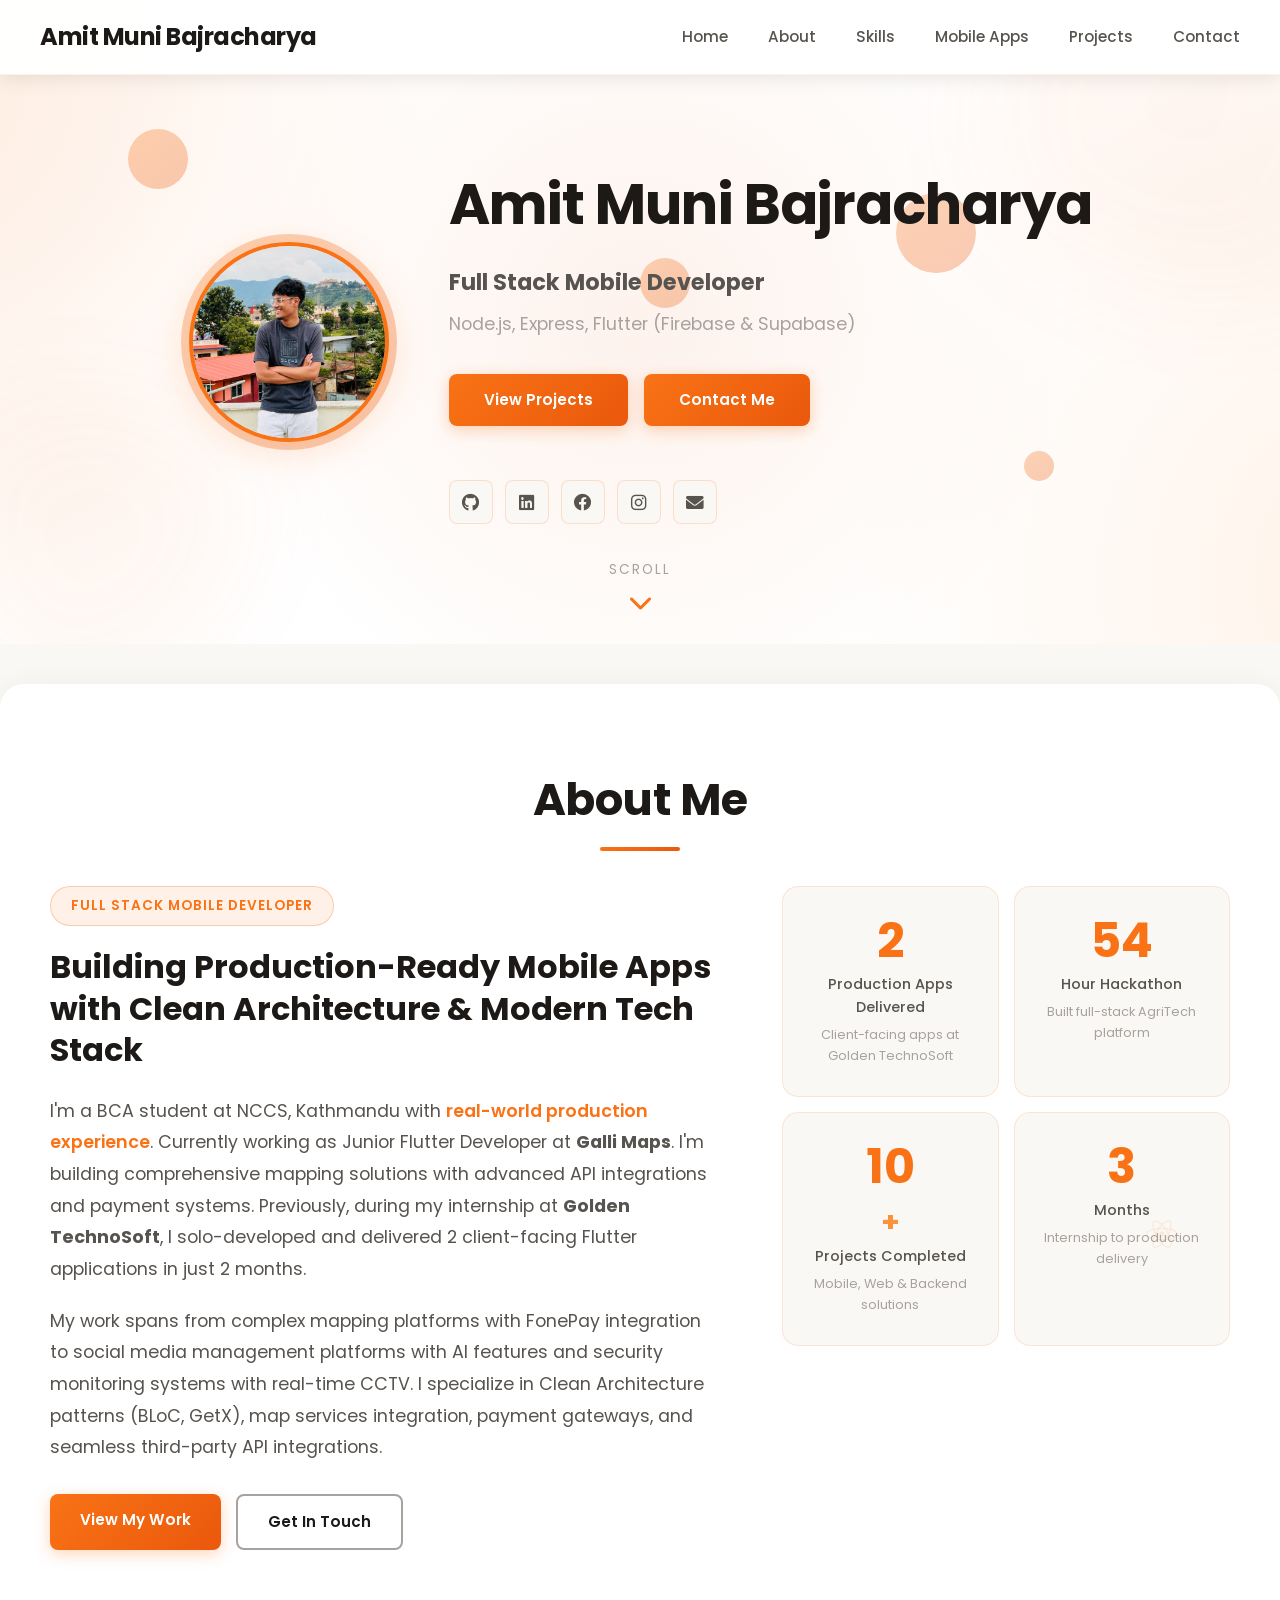
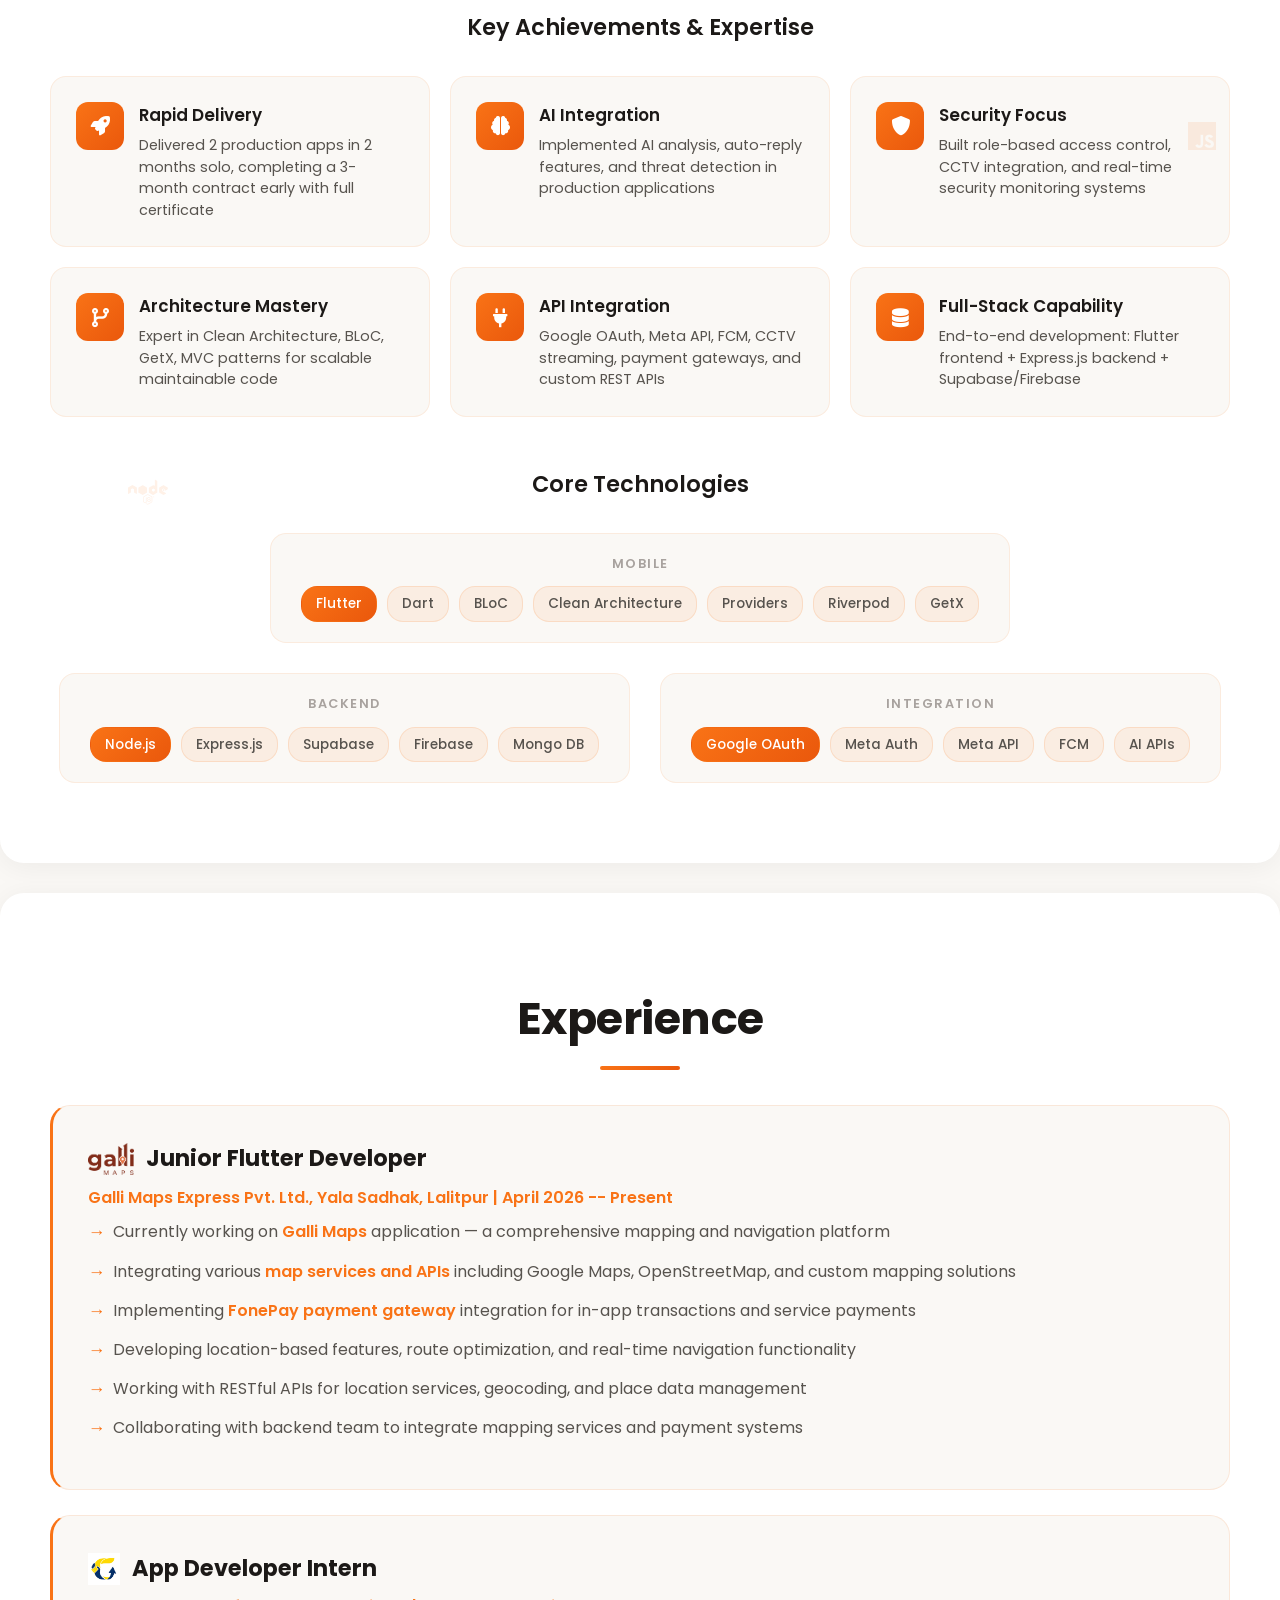
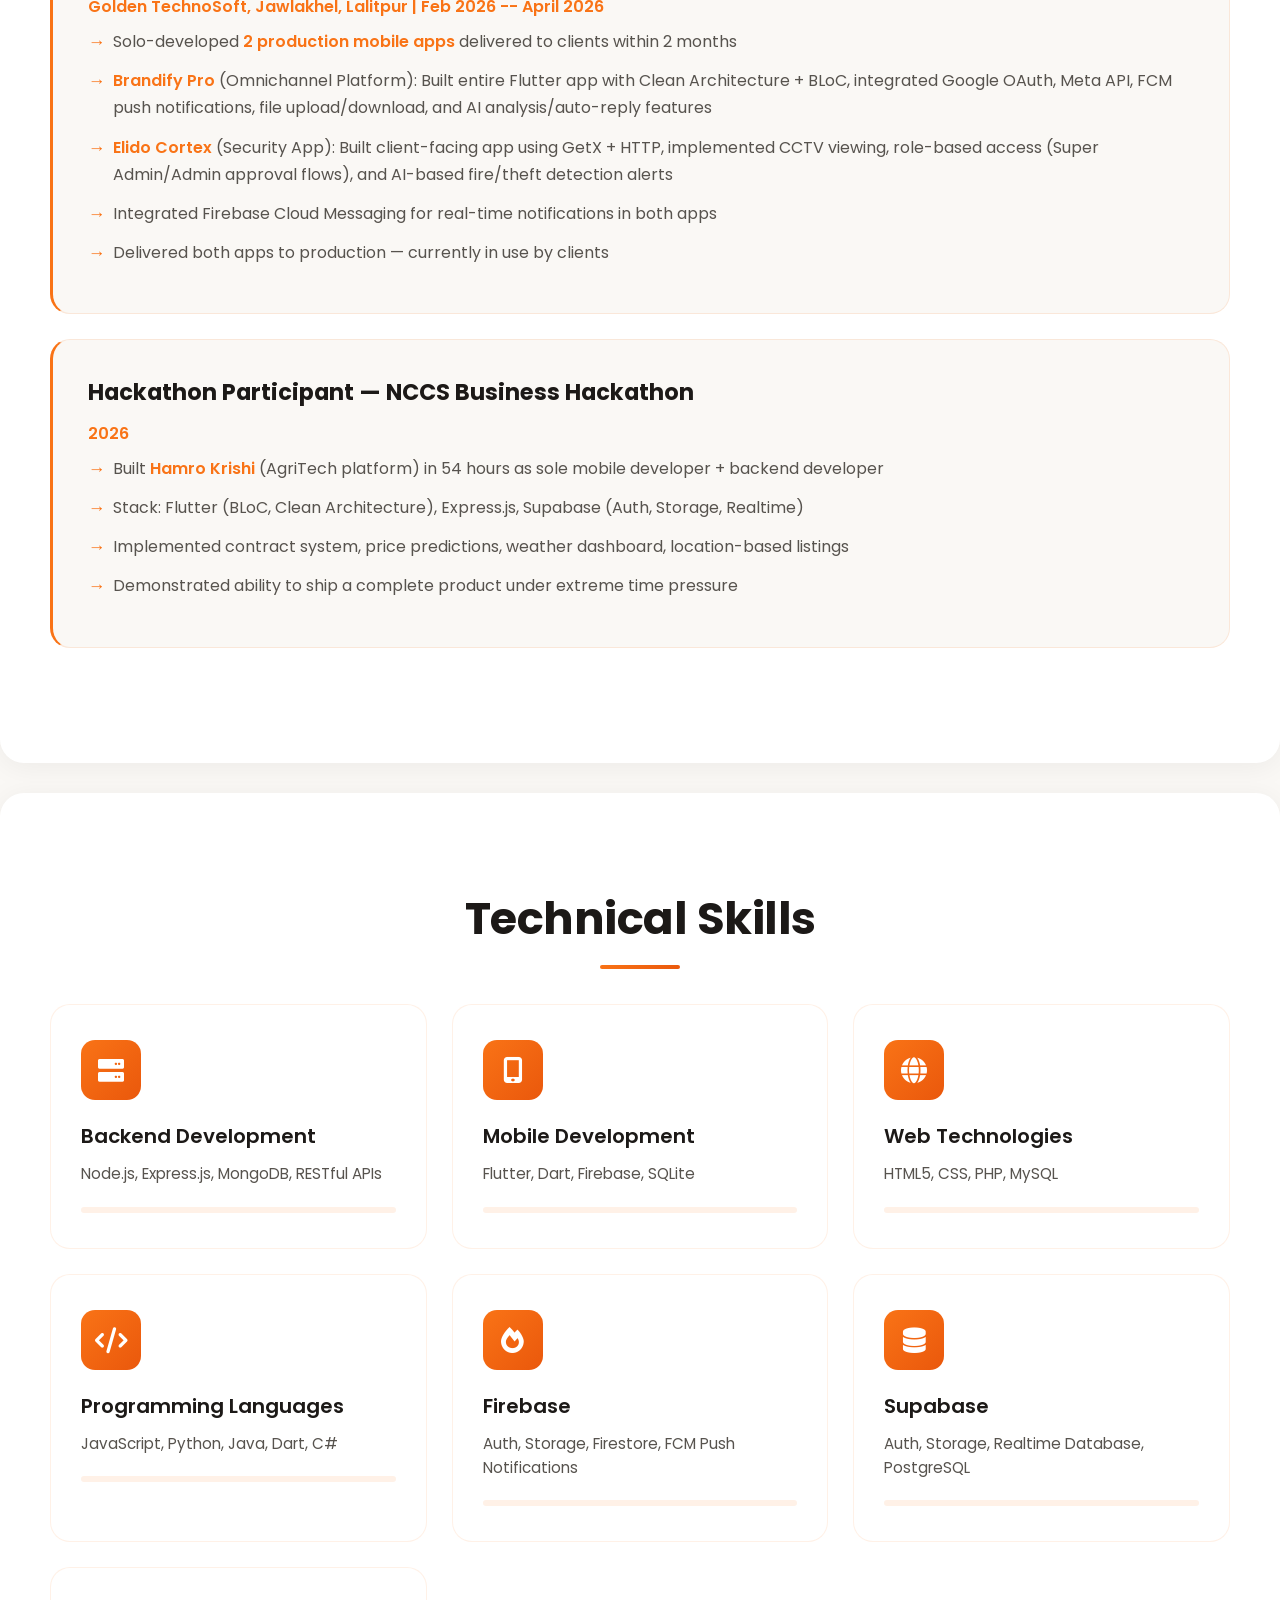
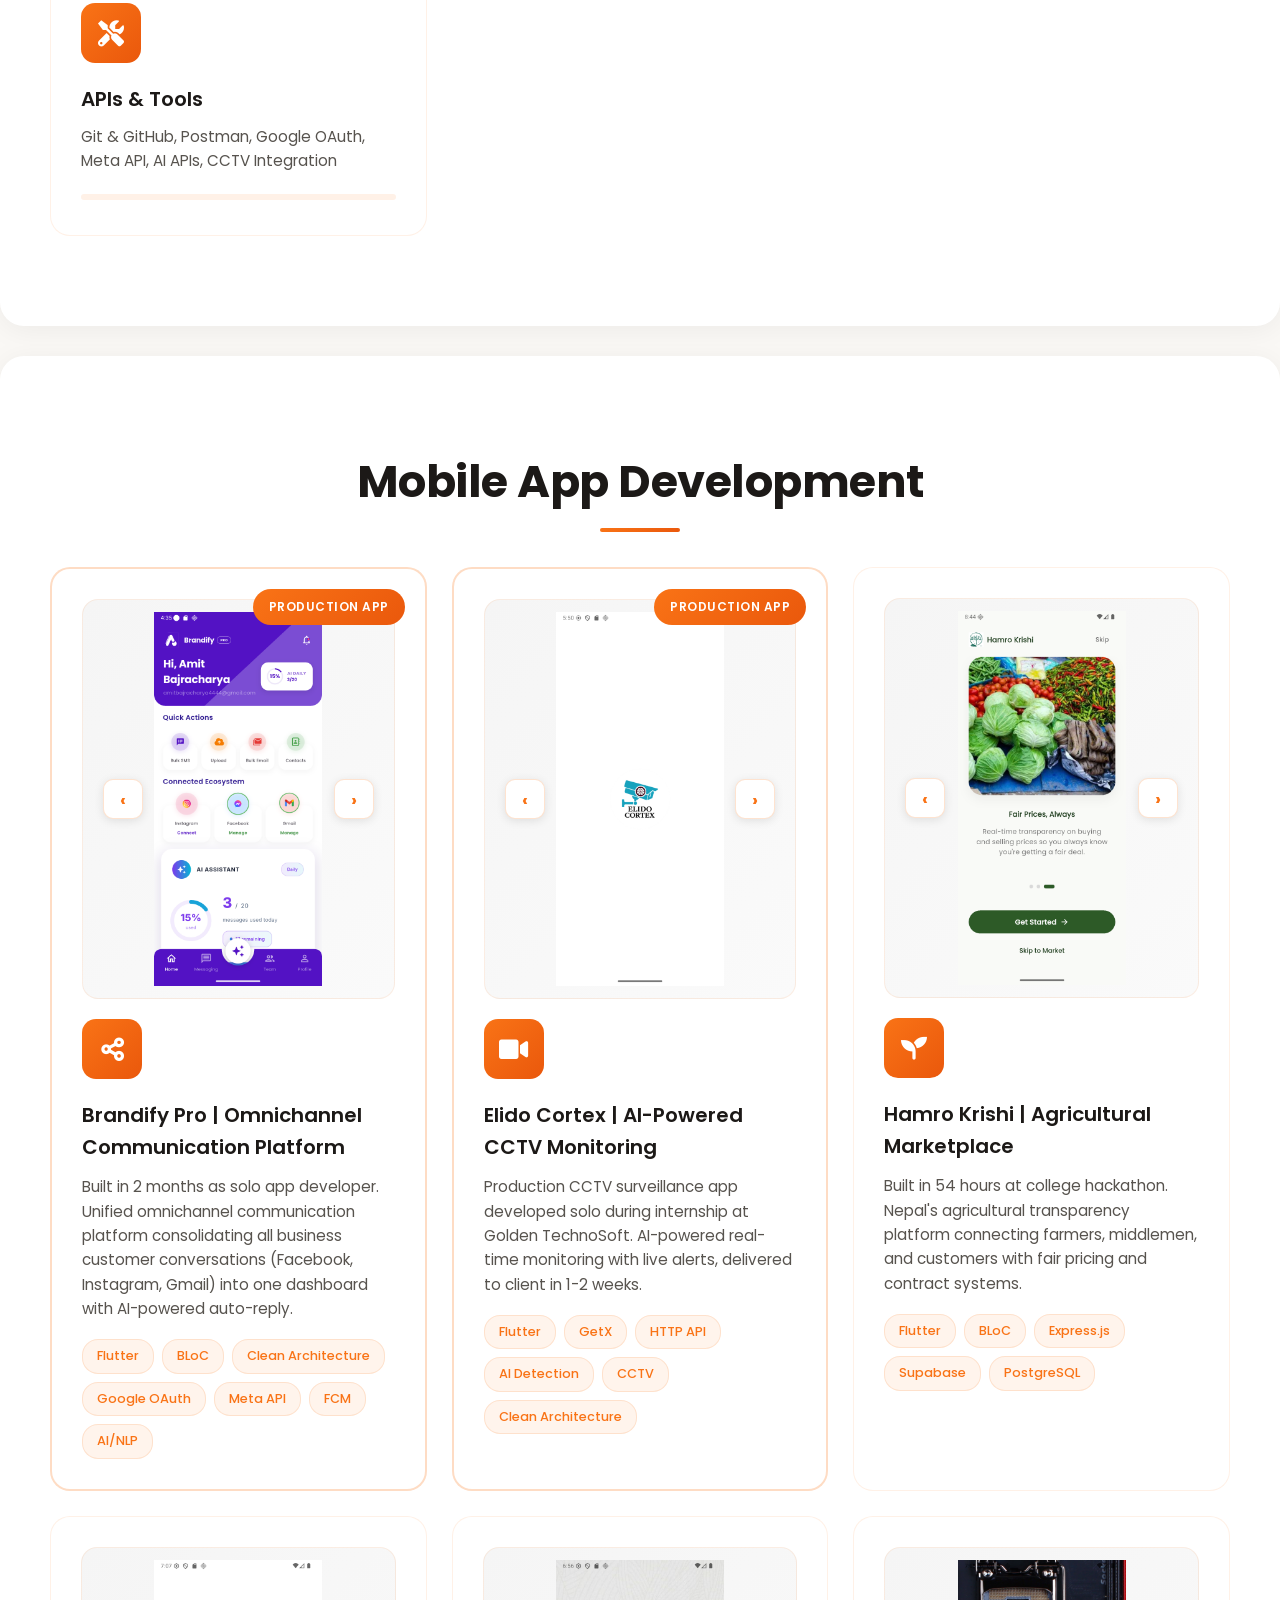
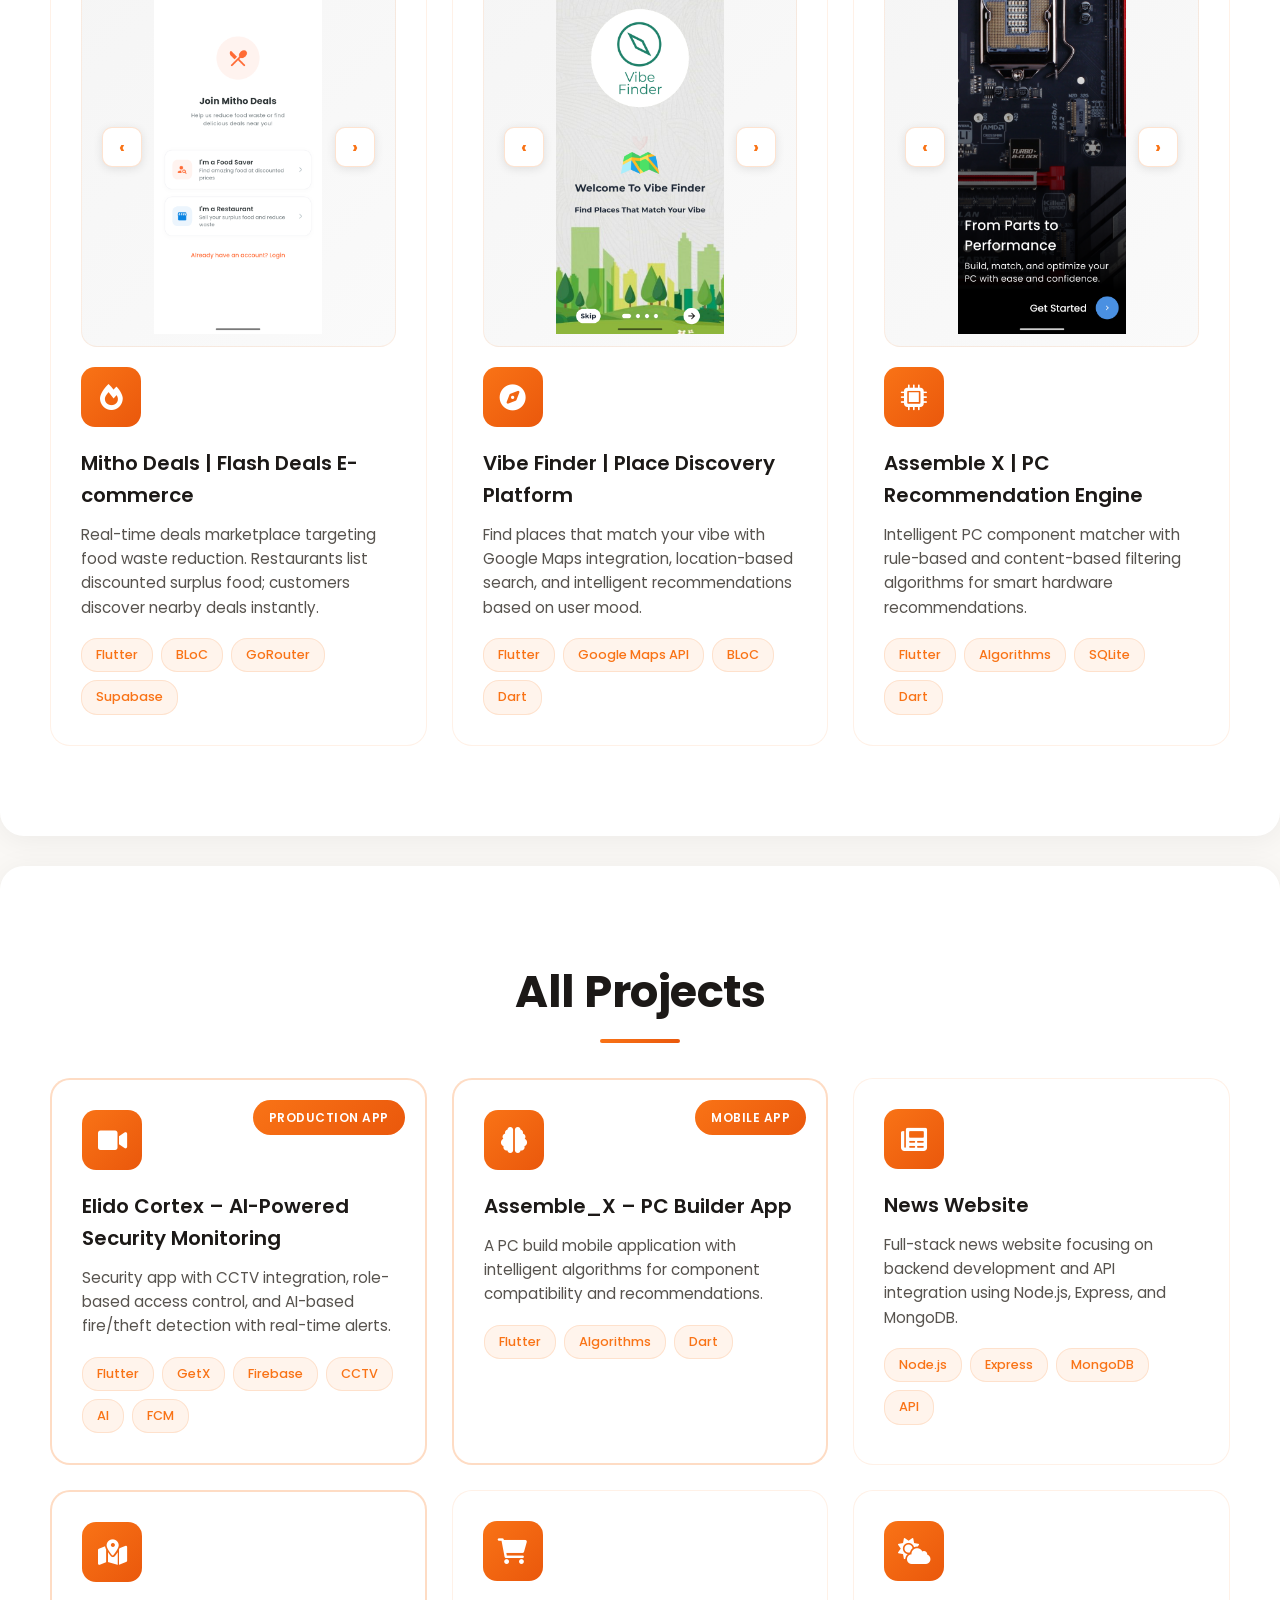
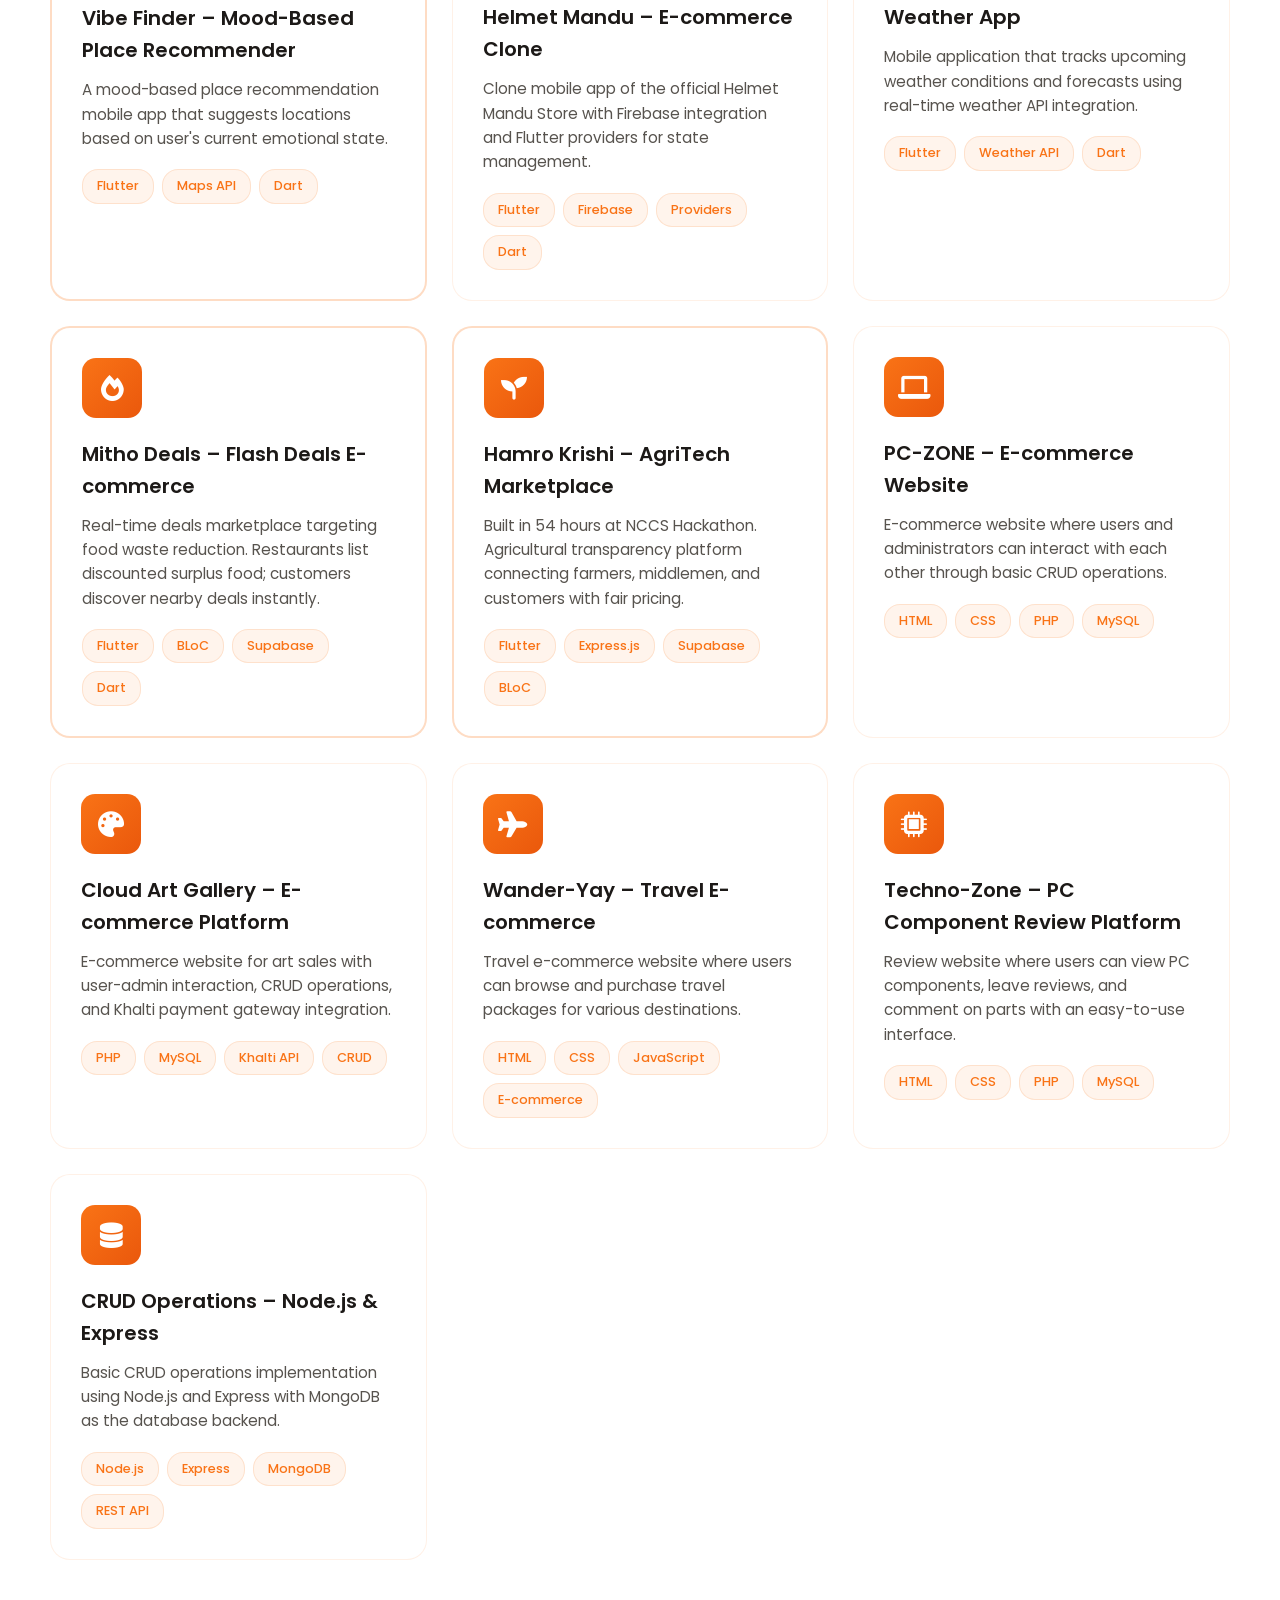
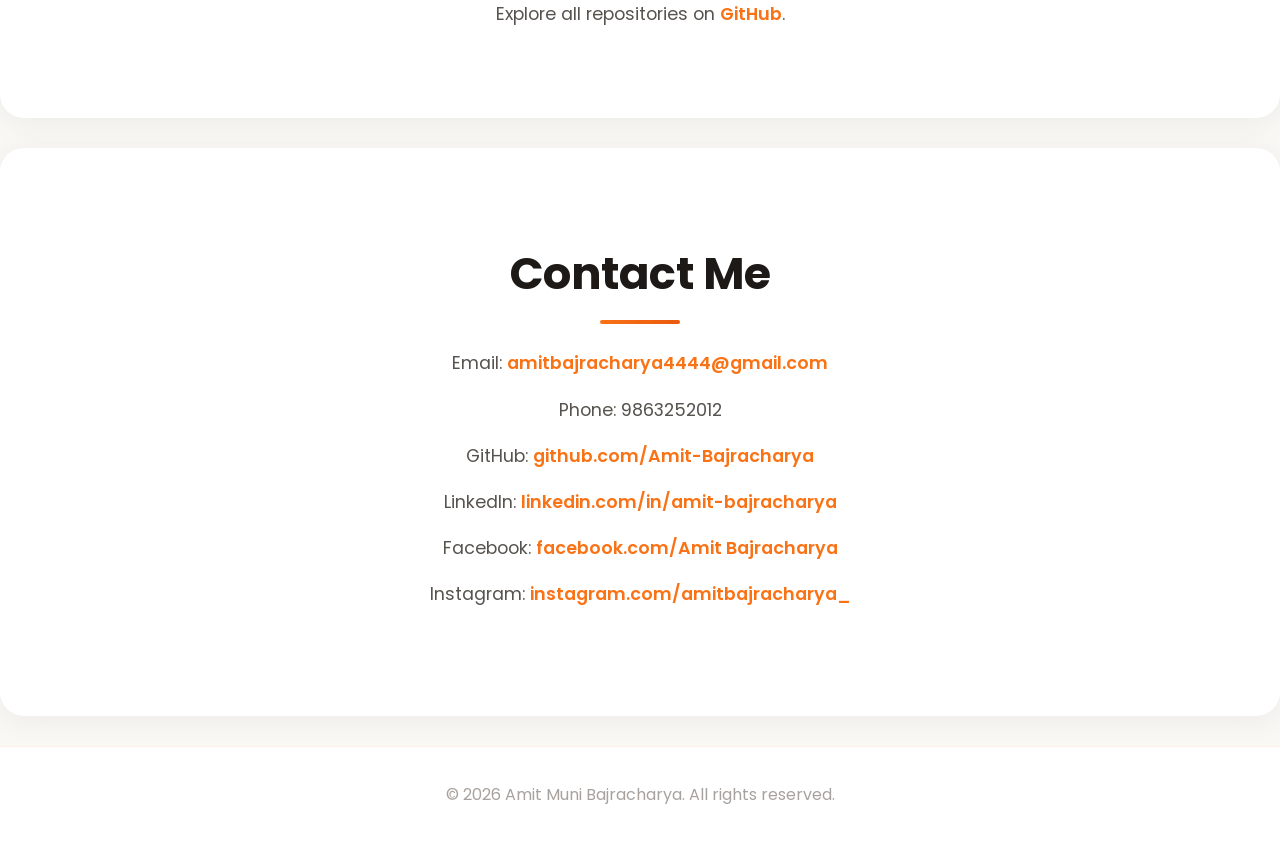
==== commit f62107b3: "managed Facebook issue" ====
--- a/index.html
+++ b/index.html
@@ -73,7 +73,7 @@
                     <div class="social-links fade-in-delay-4">
                         <a href="https://github.com/Amit-Bajracharya" target="_blank"><i class="fab fa-github"></i></a>
                         <a href="https://www.linkedin.com/in/amit-bajracharya-52b5b037b/" target="_blank"><i class="fab fa-linkedin"></i></a>
-                        <a href="https://www.facebook.com/Amit.Bajracharya" target="_blank"><i class="fab fa-facebook"></i></a>
+                        <a href="https://www.facebook.com/amit.vazzracharya/" target="_blank"><i class="fab fa-facebook"></i></a>
                         <a href="https://www.instagram.com/amitbajracharya_" target="_blank"><i class="fab fa-instagram"></i></a>
                         <a href="mailto:amitbajracharya4444@gmail.com"><i class="fas fa-envelope"></i></a>
                     </div>
@@ -935,7 +935,7 @@
         <p>Phone: 9863252012</p>
         <p>GitHub: <a href="https://github.com/Amit-Bajracharya" target="_blank">github.com/Amit-Bajracharya</a></p>
         <p>LinkedIn: <a href="https://www.linkedin.com/in/amit-bajracharya-52b5b037b/"_blank">linkedin.com/in/amit-bajracharya</a></p>
-        <p>Facebook: <a href="https://www.facebook.com/amit.vazzracharya/" target="_blank">facebook.com/Amit.Bajracharya</a></p>
+        <p>Facebook: <a href="https://www.facebook.com/amit.vazzracharya/" target="_blank">facebook.com/Amit Bajracharya</a></p>
         <p>Instagram: <a href="https://www.instagram.com/amitbajracharya_" target="_blank">instagram.com/amitbajracharya_</a></p>
     </section>
 
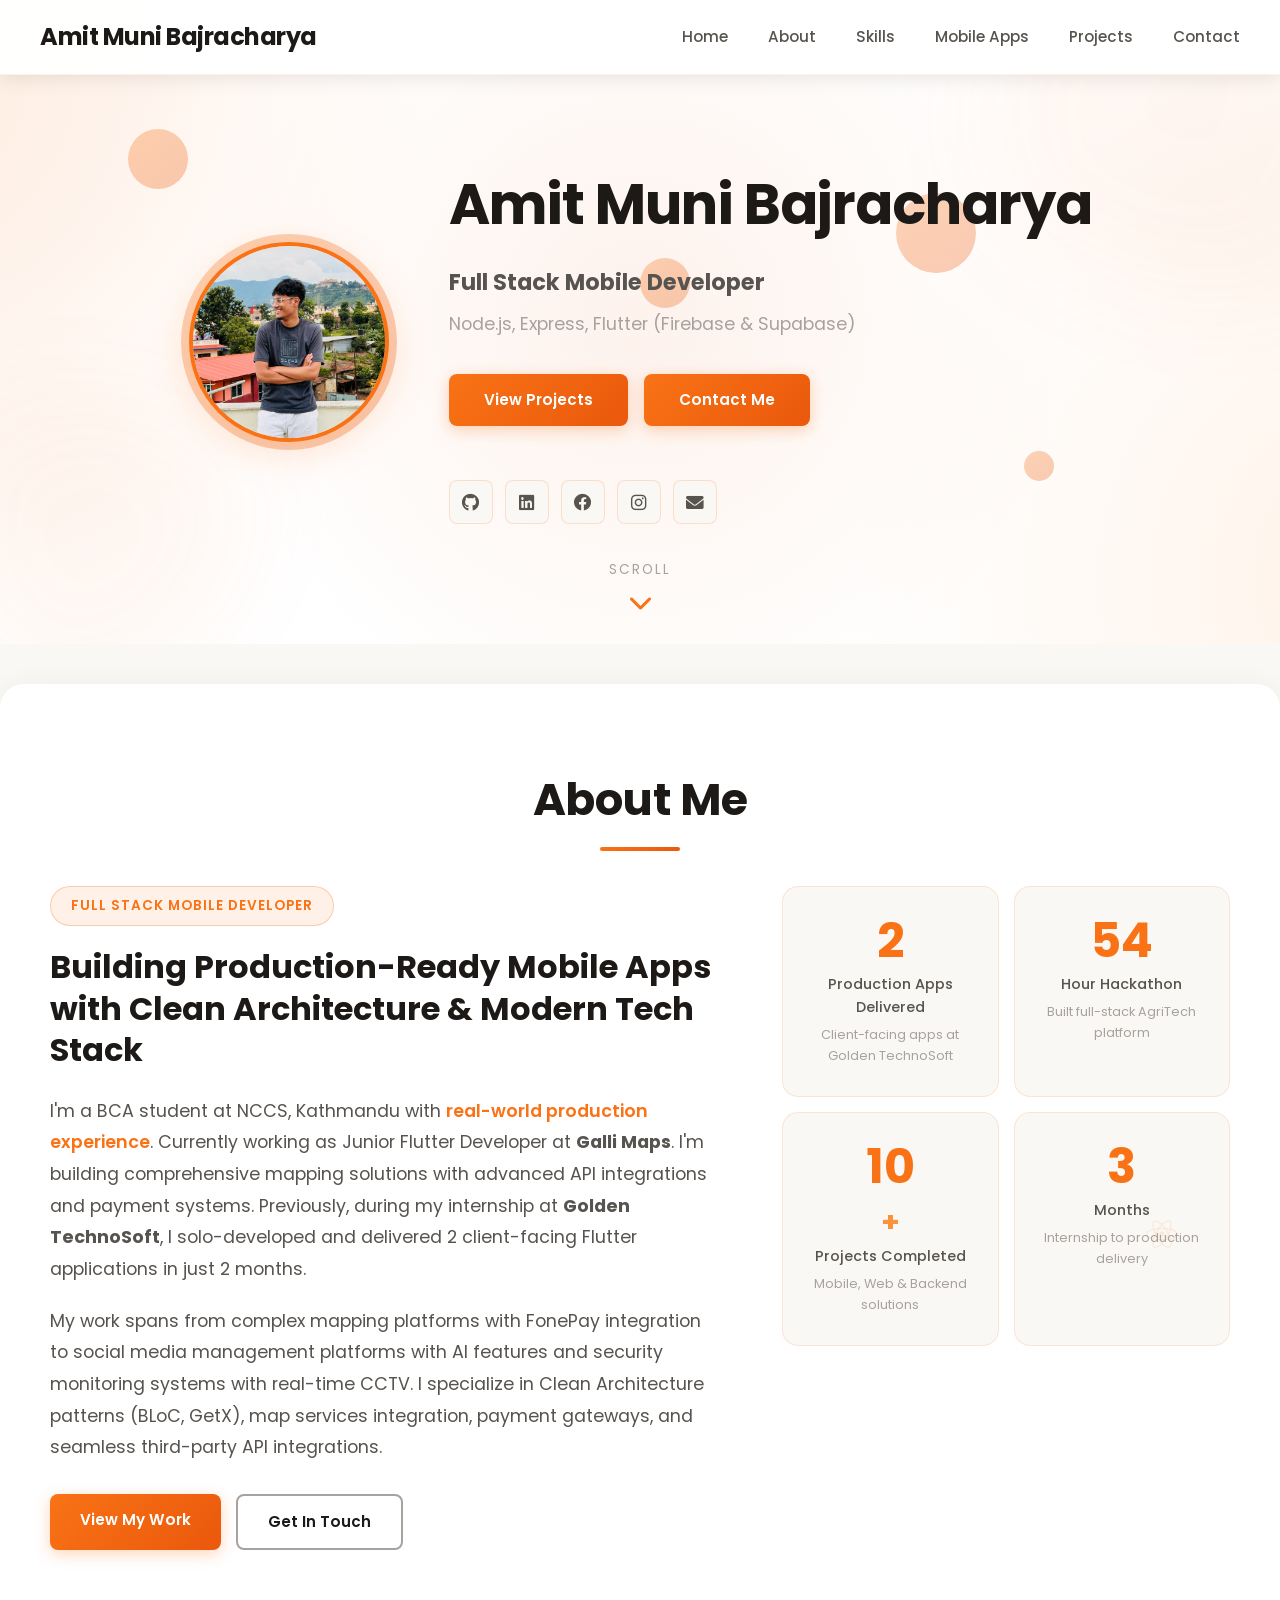
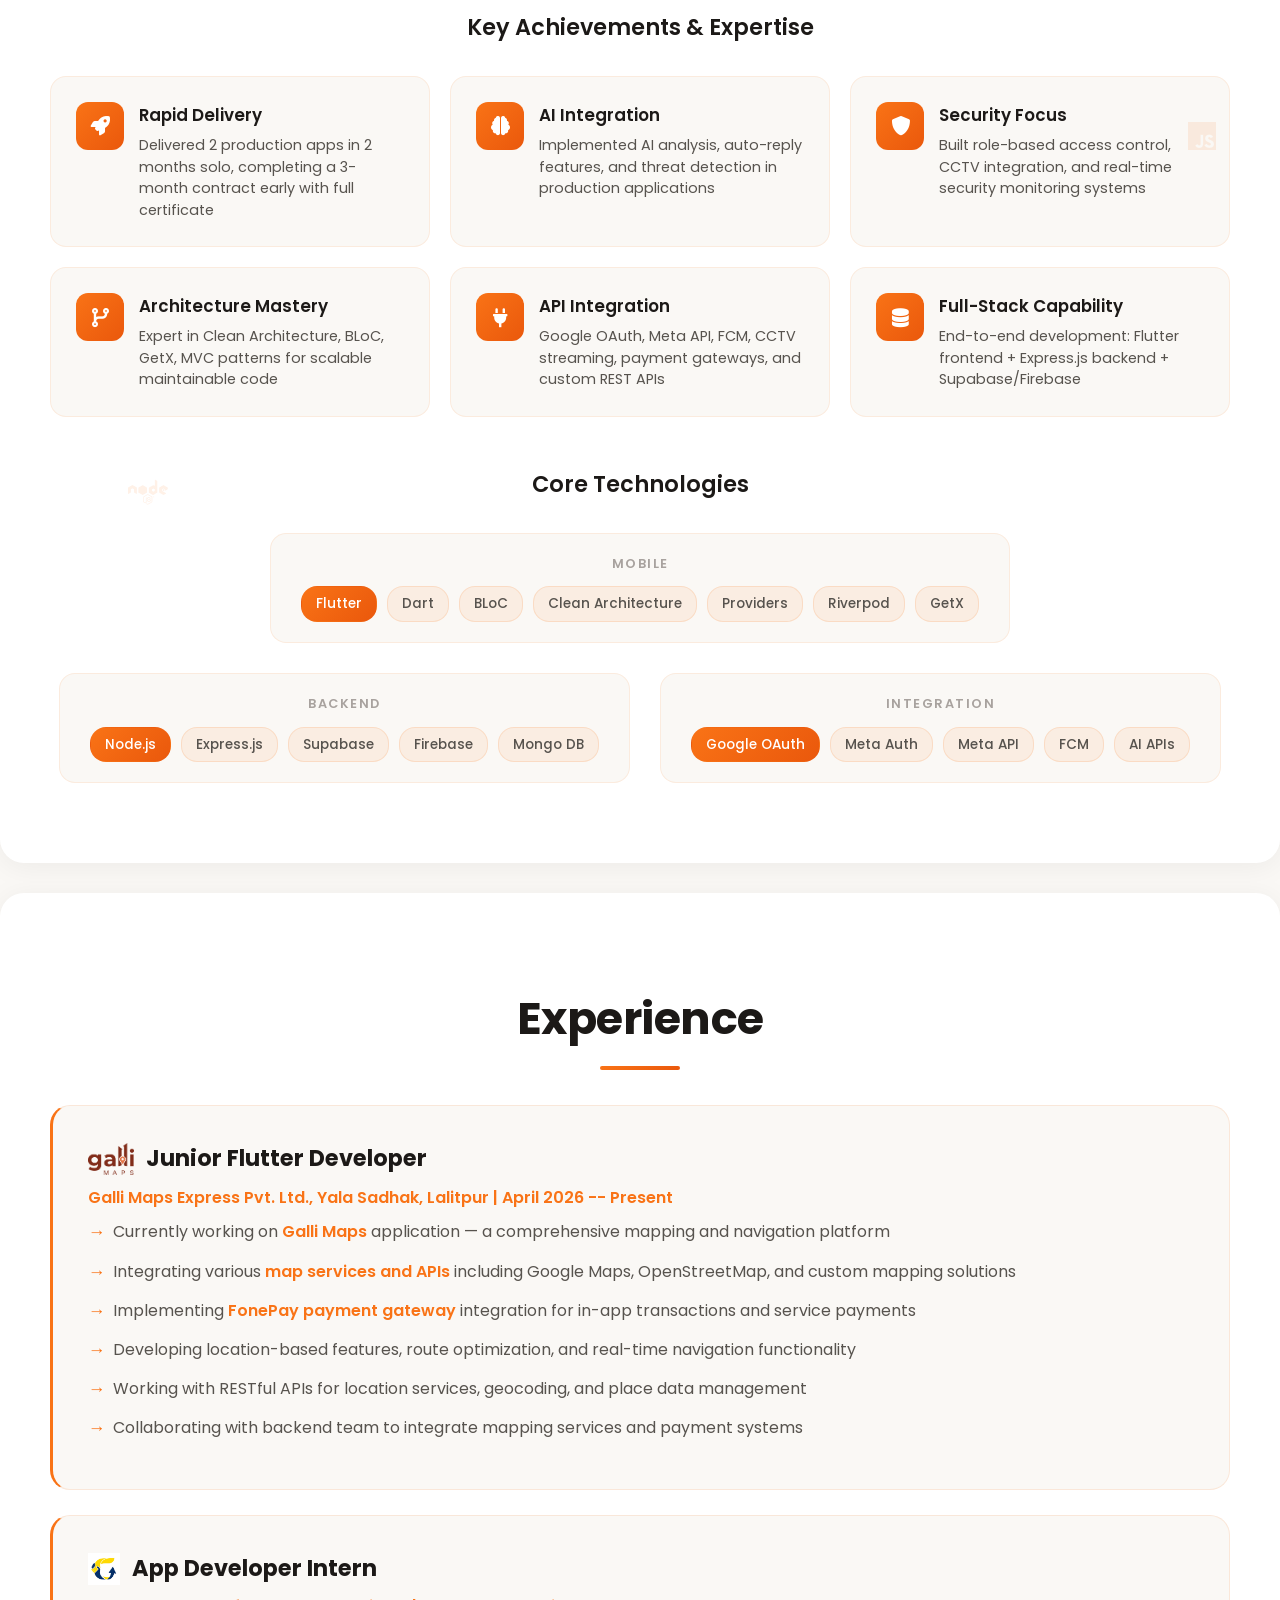
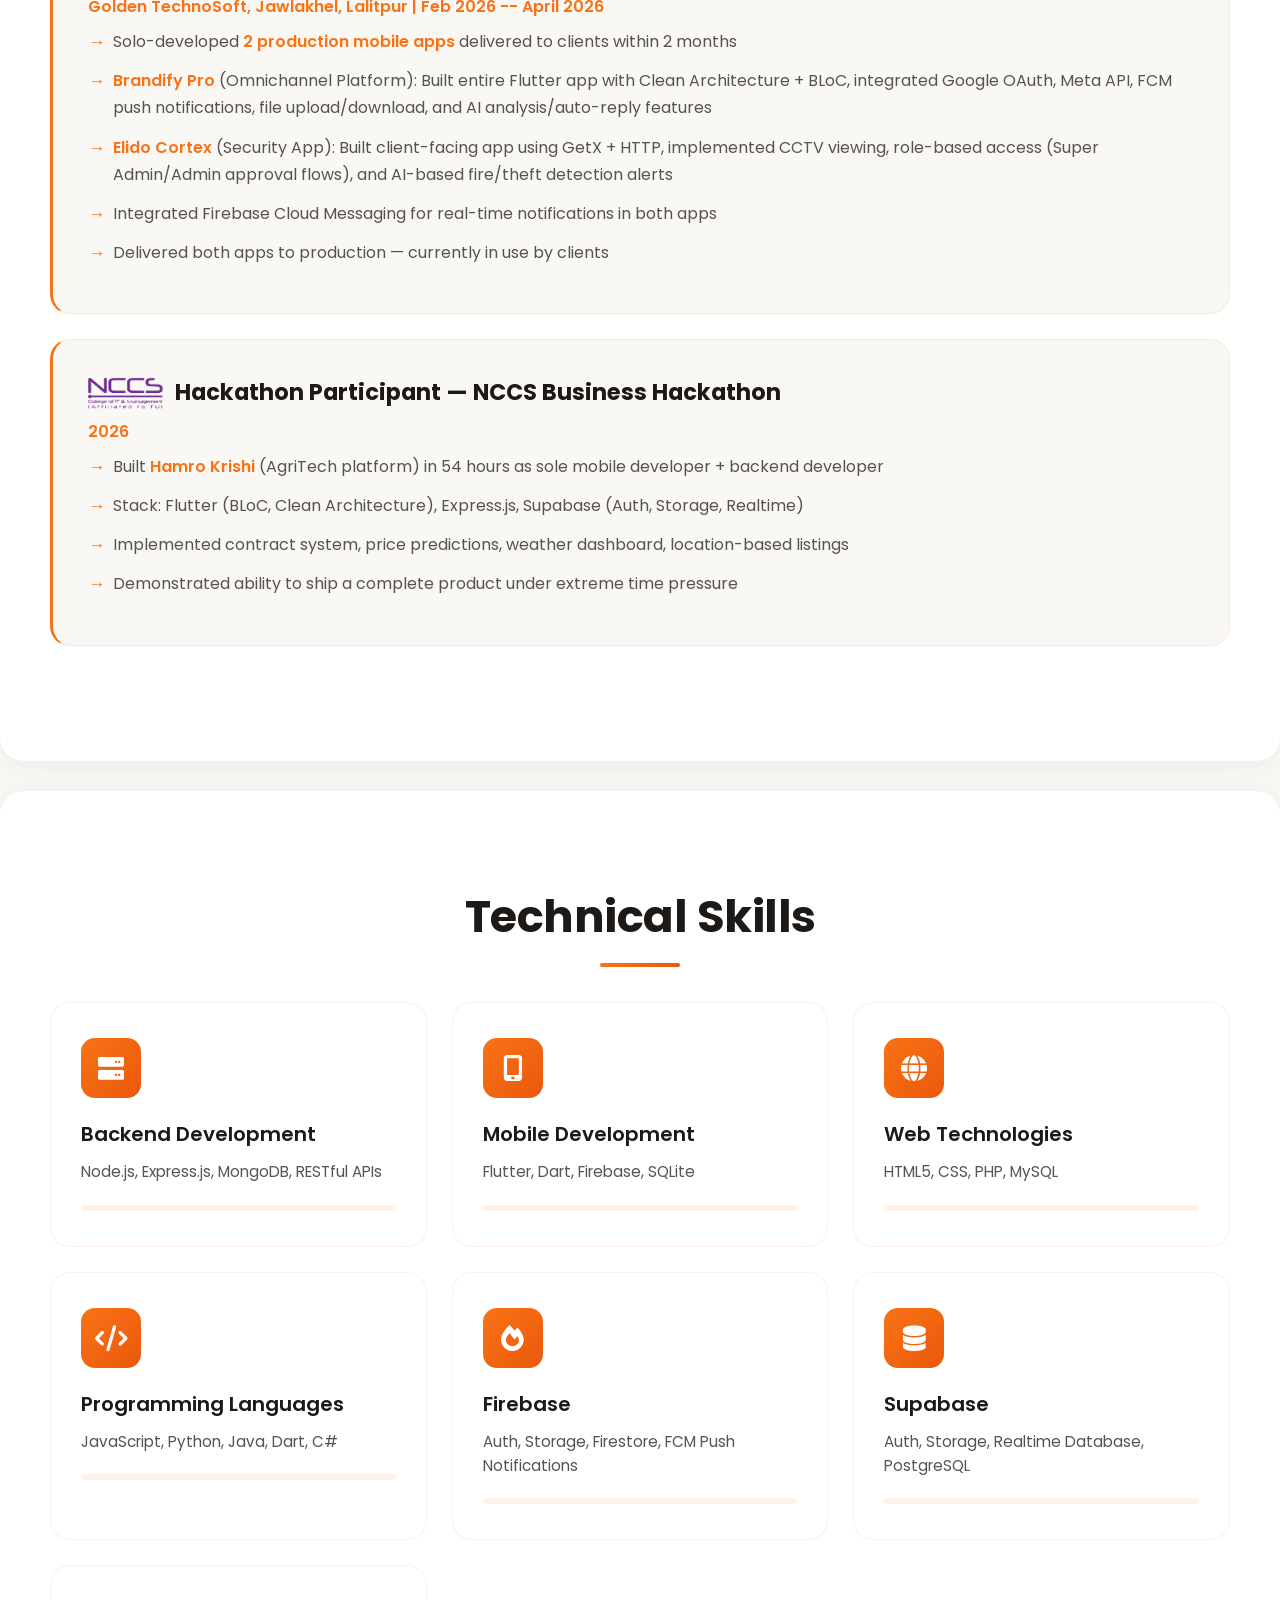
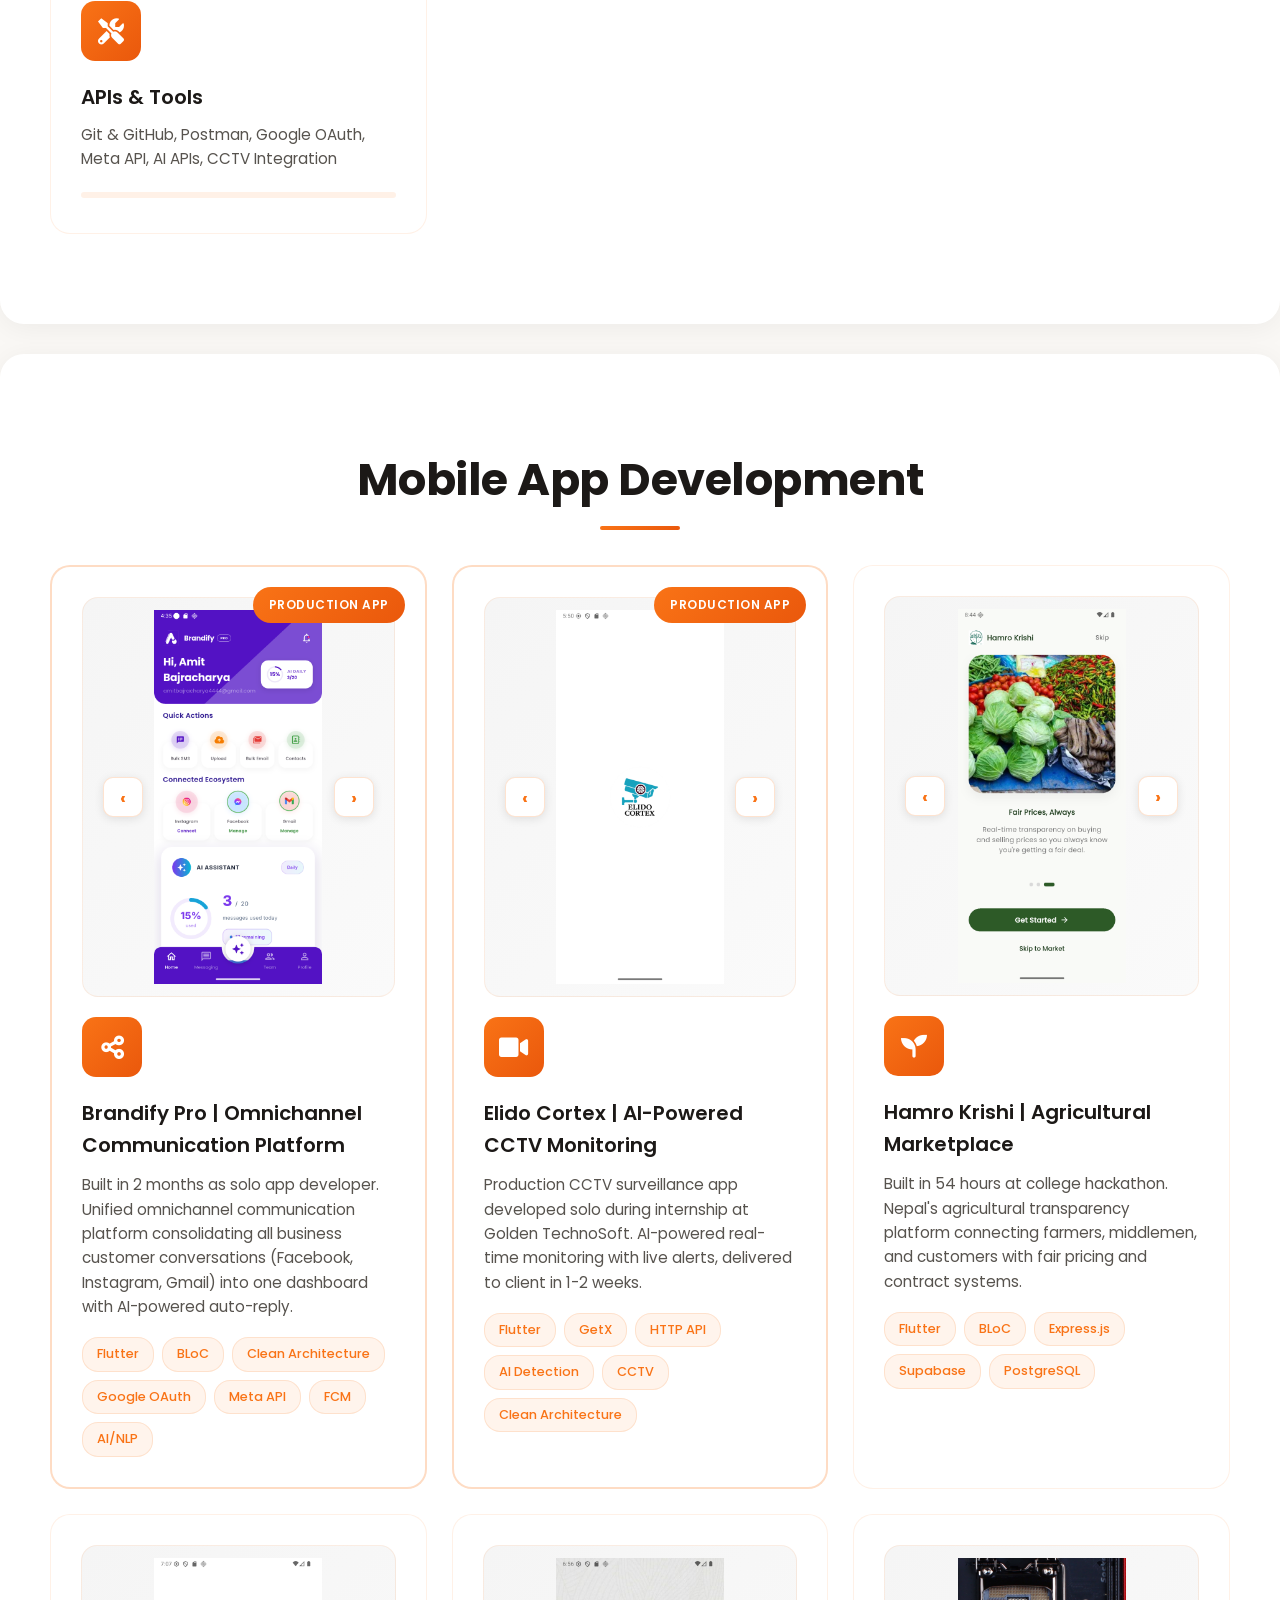
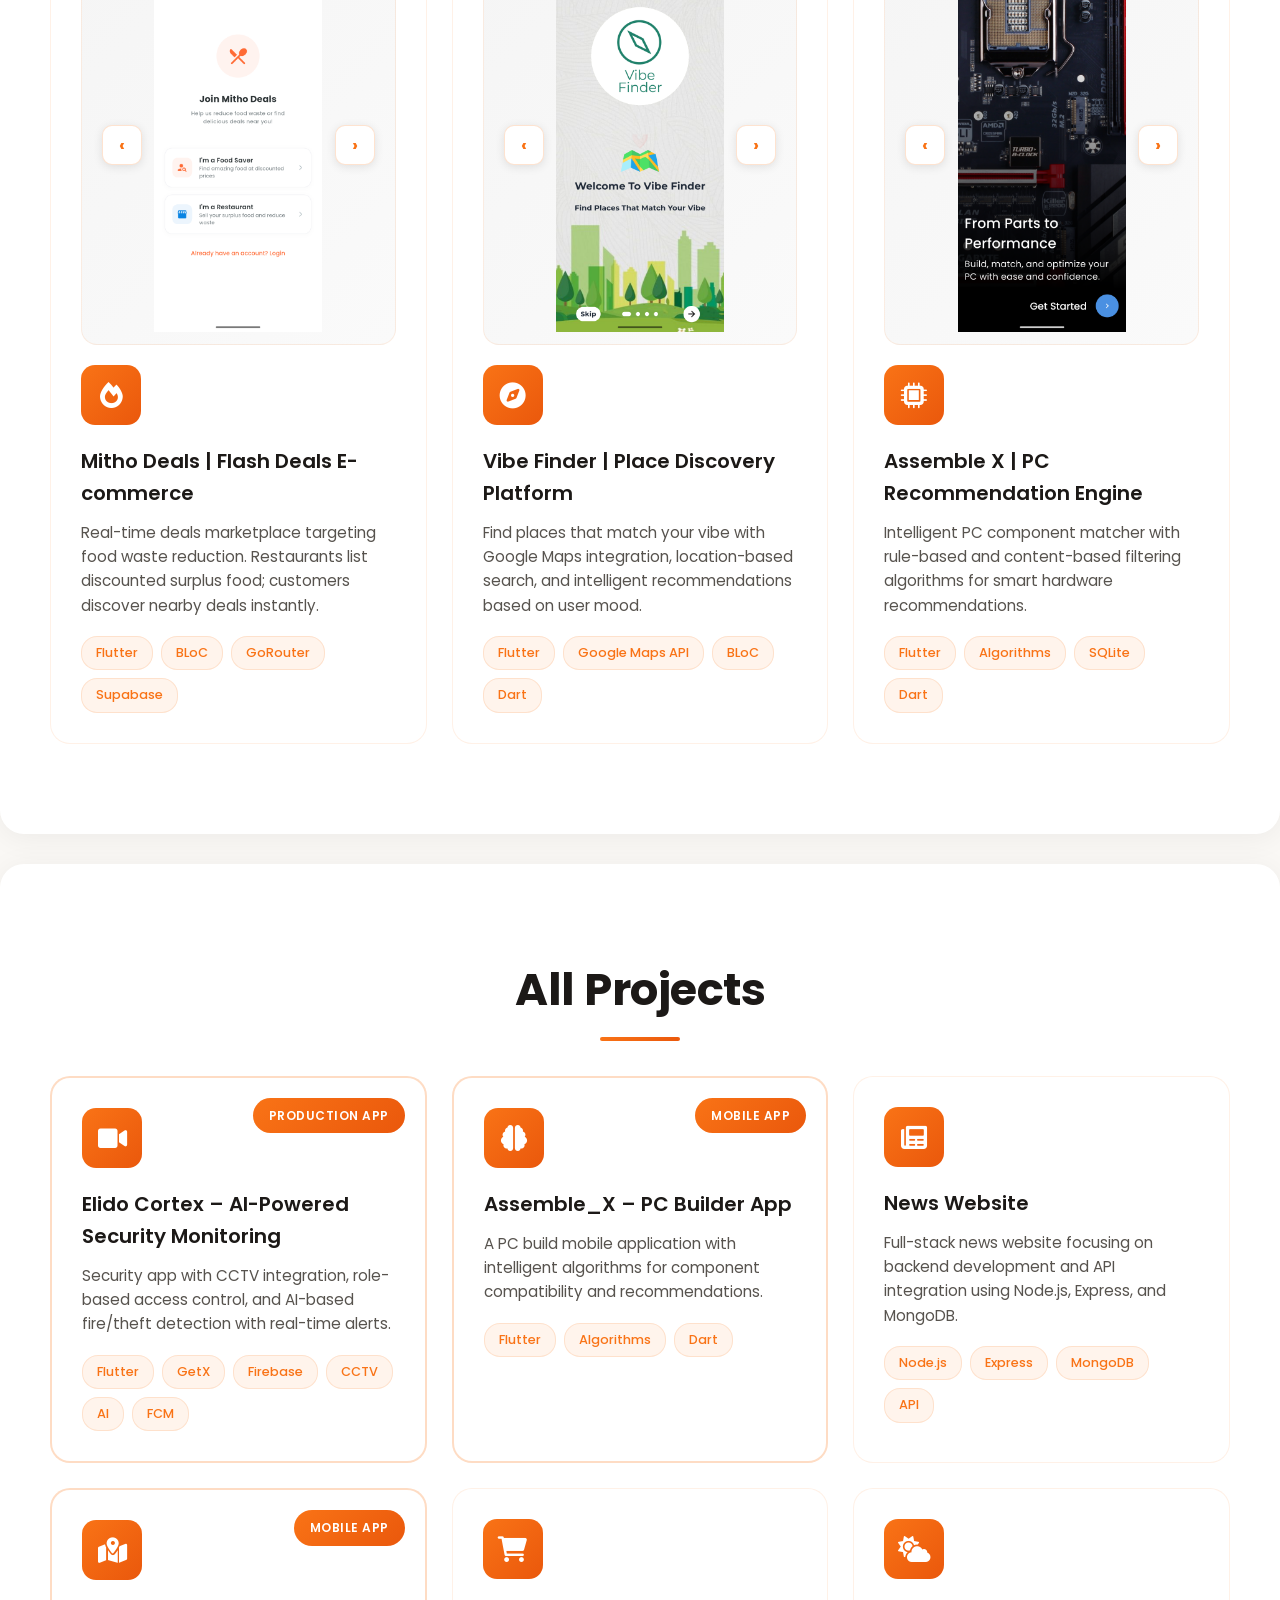
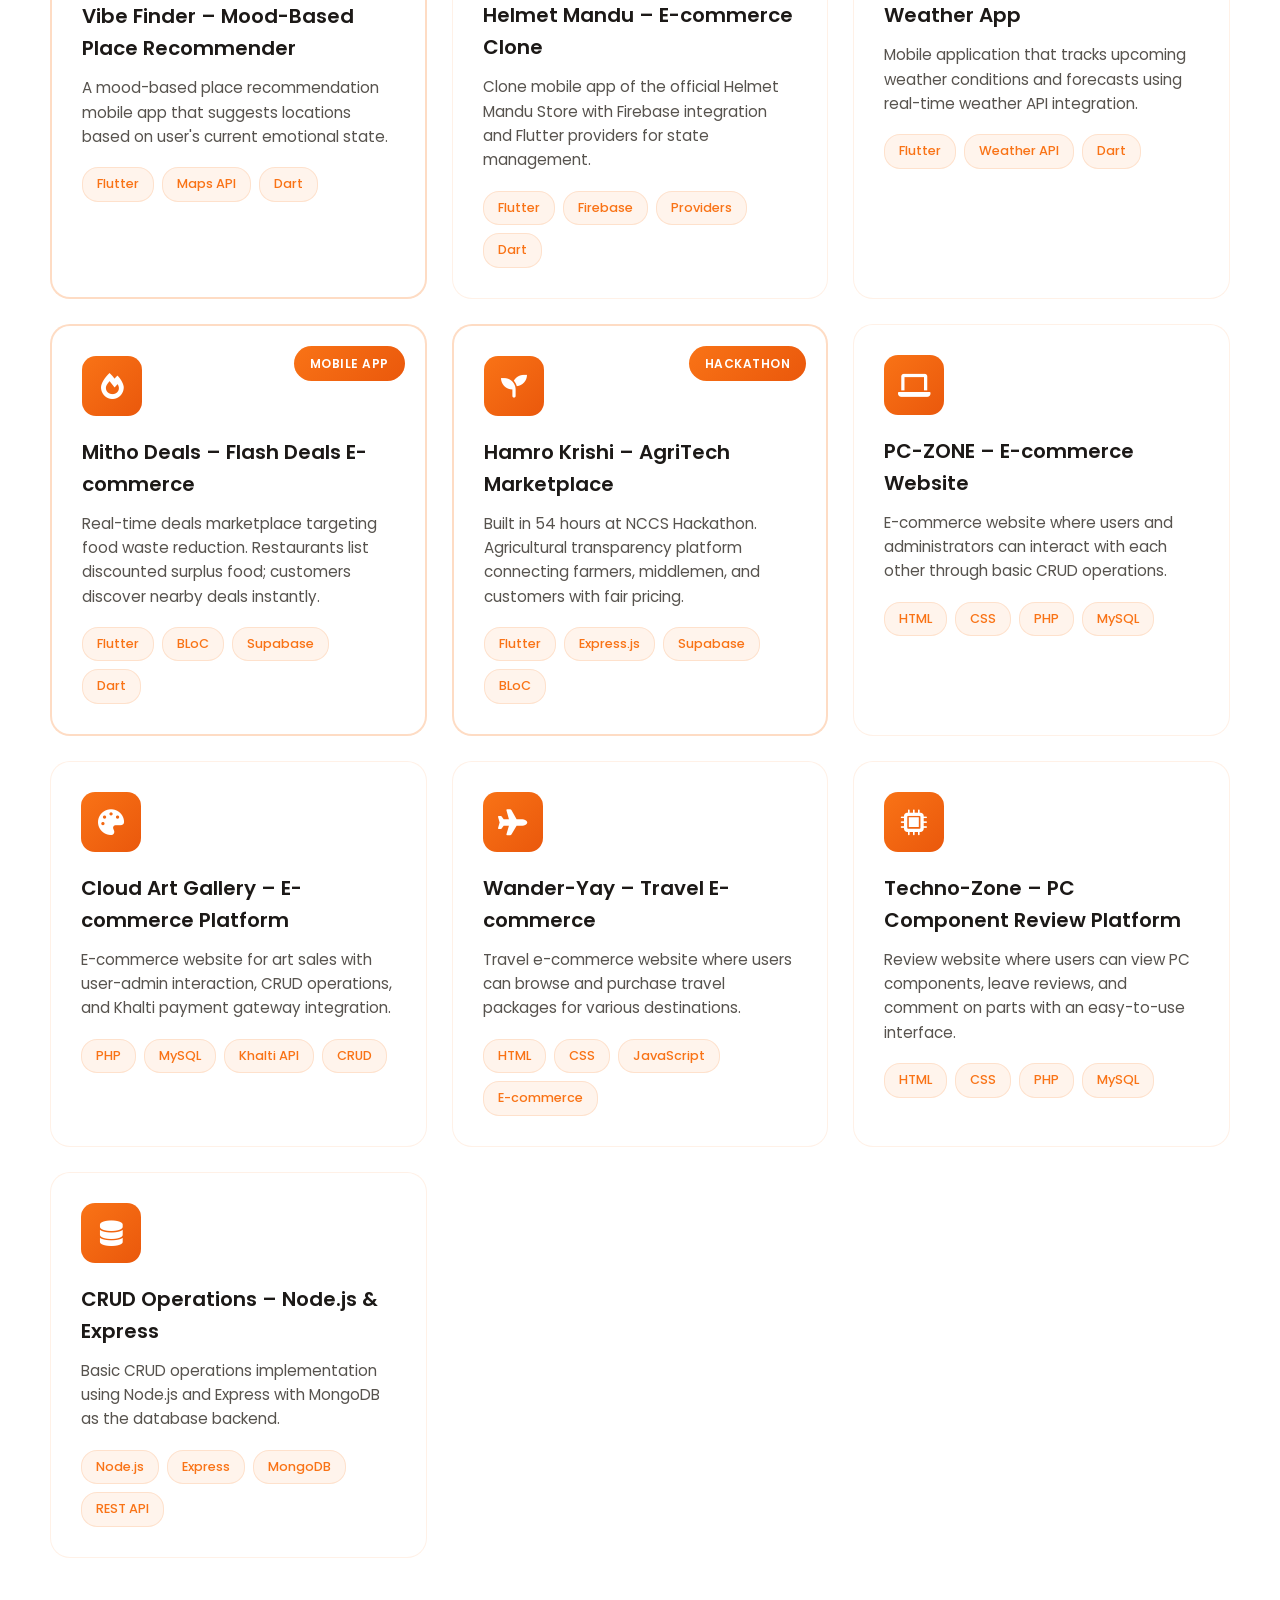
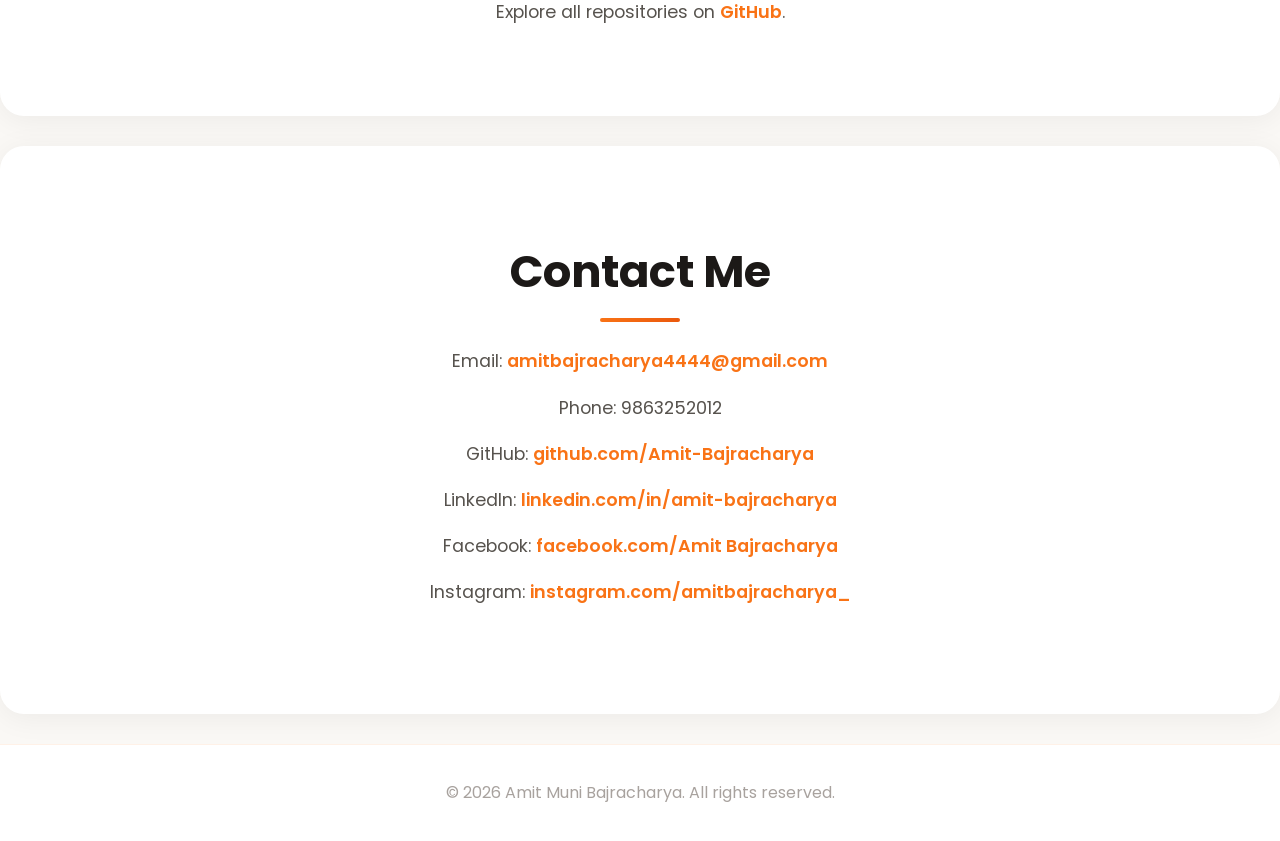
==== commit b0ccea52: "added logo" ====
--- a/index.html
+++ b/index.html
@@ -268,7 +268,10 @@
             </ul>
         </div>
         <div class="experience-card">
-            <h3>Hackathon Participant — NCCS Business Hackathon</h3>
+            <div style="display: flex; align-items: center; gap: 12px; margin-bottom: 8px;">
+                <img src="assets/nccs.png" alt="NCCS" style="height: 32px; width: auto;">
+                <h3 style="margin: 0;">Hackathon Participant — NCCS Business Hackathon</h3>
+            </div>
             <p class="experience-company">2026</p>
             <ul>
                 <li>Built <strong>Hamro Krishi</strong> (AgriTech platform) in 54 hours as sole mobile developer + backend developer</li>
